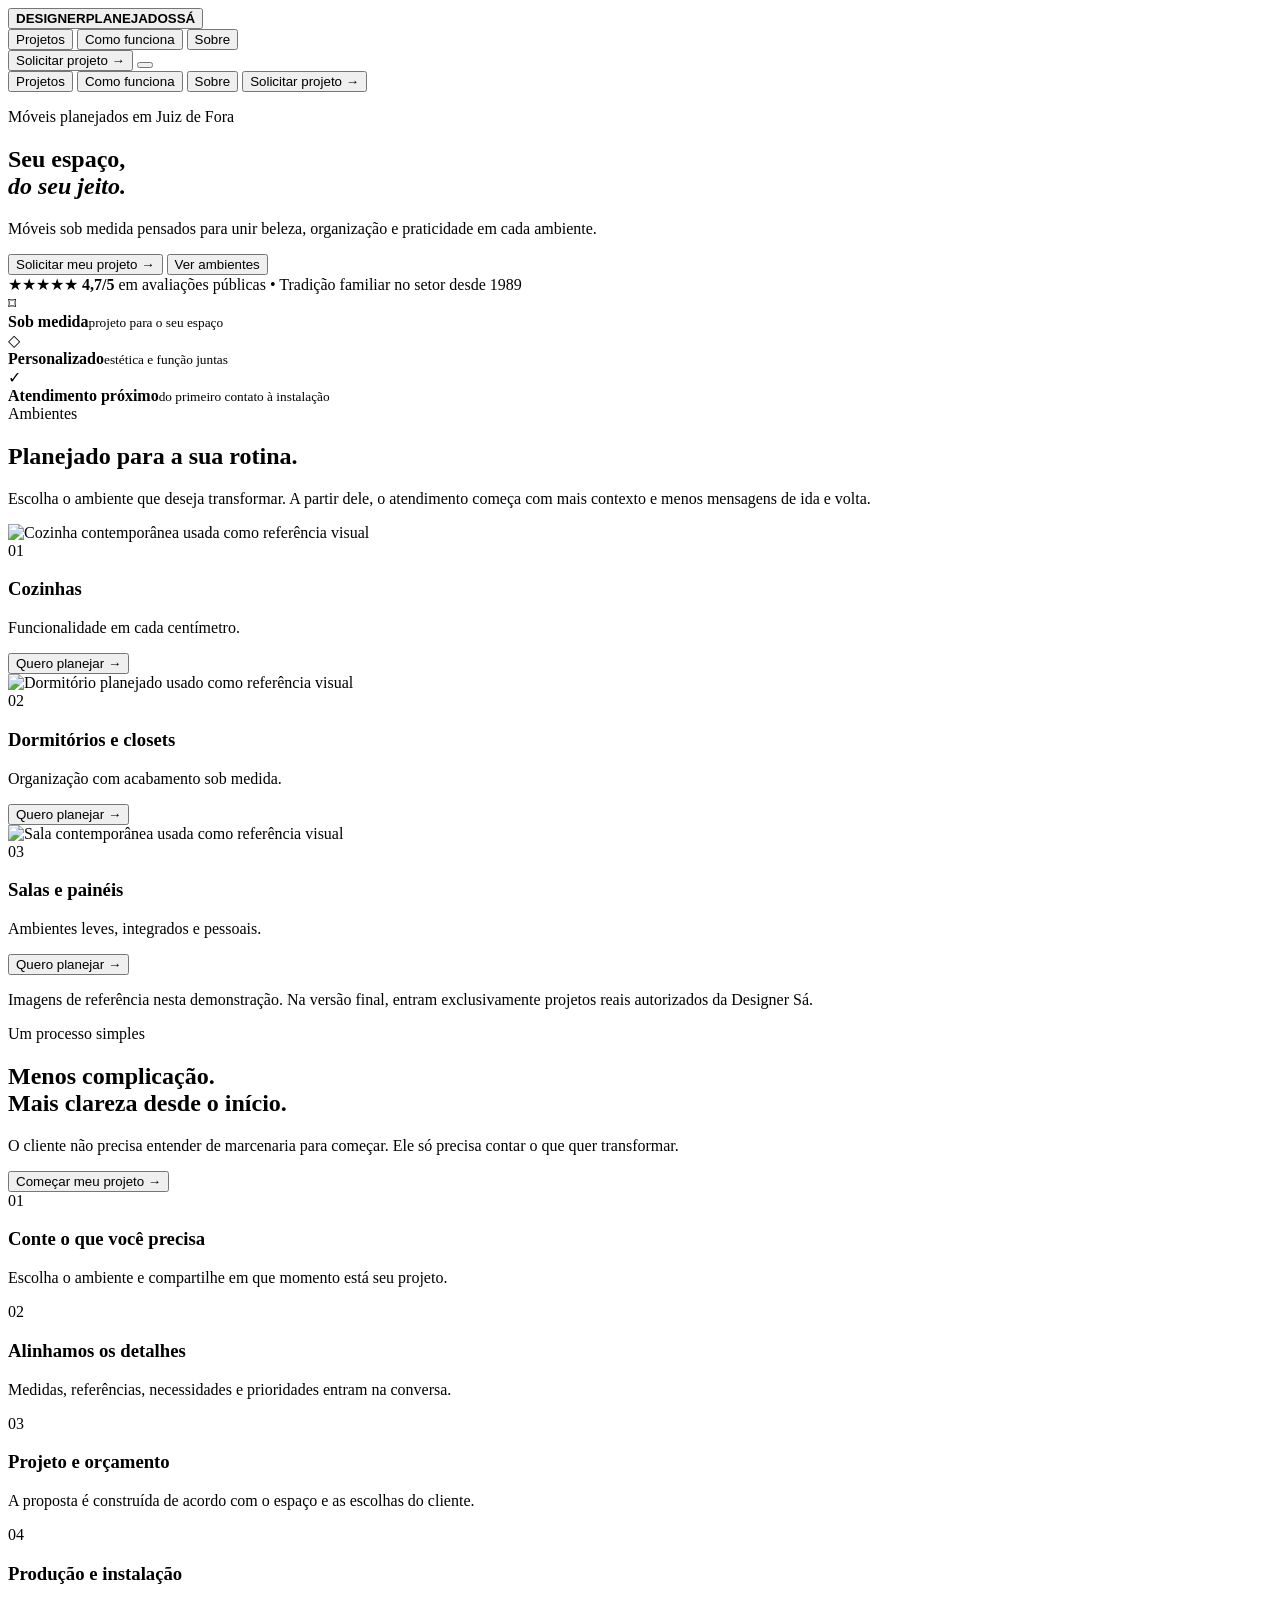
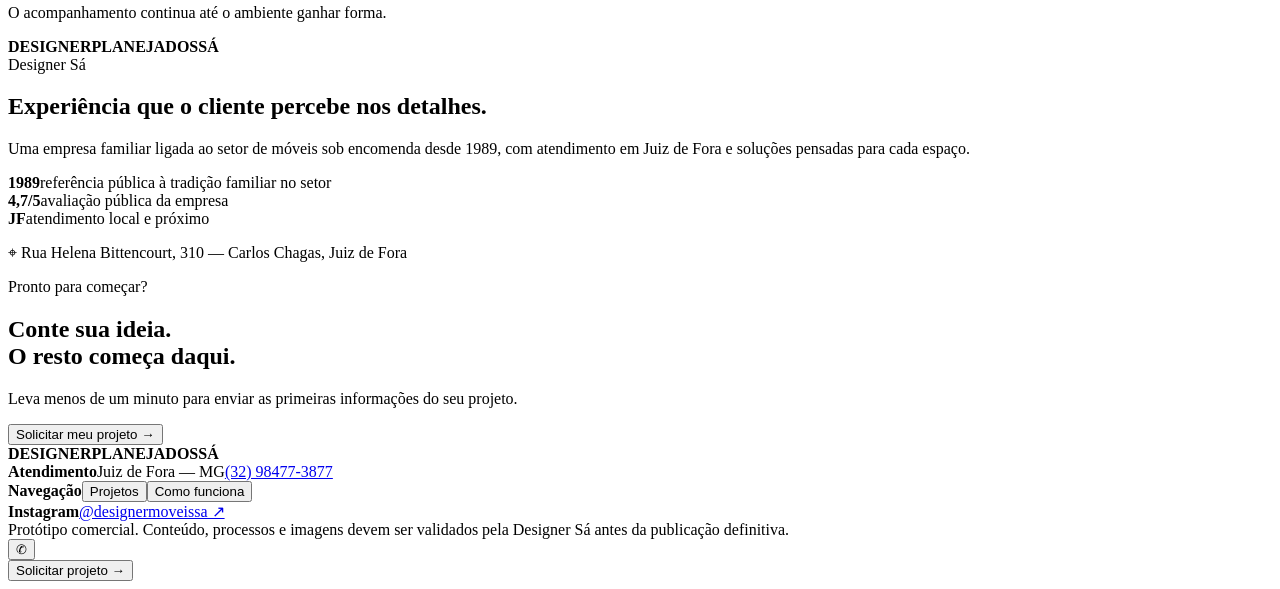
==== index.html @ a9b039d6 "feat: add commercial landing page" ====
<!doctype html>
<html lang="pt-BR">
<head>
  <meta charset="utf-8" />
  <meta name="viewport" content="width=device-width, initial-scale=1" />
  <meta name="theme-color" content="#f4efe8" />
  <meta name="description" content="Designer Móveis Planejados Sá — móveis sob medida em Juiz de Fora." />
  <title>Designer Móveis Planejados Sá | Juiz de Fora</title>
  <link rel="preconnect" href="https://images.unsplash.com" crossorigin />
  <link rel="stylesheet" href="styles.css" />
</head>
<body>
  <header class="nav-shell">
    <div class="container nav-inner">
      <button class="brand" data-scroll="top" aria-label="Ir para o início">
        <span class="brand-symbol" aria-hidden="true"><i></i><b></b></span>
        <span class="brand-rule"></span>
        <span class="brand-copy"><strong>DESIGNER</strong><strong>PLANEJADOS</strong><strong>SÁ</strong></span>
      </button>

      <nav class="desktop-nav" aria-label="Navegação principal">
        <button data-scroll="projetos">Projetos</button>
        <button data-scroll="processo">Como funciona</button>
        <button data-scroll="sobre">Sobre</button>
      </nav>

      <button class="pill dark desktop-only" data-open-quote>Solicitar projeto <span>→</span></button>
      <button class="menu-button mobile-only" id="menuButton" aria-label="Abrir menu" aria-expanded="false"><span></span><span></span></button>
    </div>
    <div class="mobile-menu" id="mobileMenu">
      <button data-scroll="projetos">Projetos</button>
      <button data-scroll="processo">Como funciona</button>
      <button data-scroll="sobre">Sobre</button>
      <button class="pill dark" data-open-quote>Solicitar projeto <span>→</span></button>
    </div>
  </header>

  <main>
    <section class="hero" id="top">
      <div class="hero-media" aria-hidden="true"></div>
      <div class="hero-shade"></div>
      <div class="container hero-content">
        <p class="eyebrow"><span></span>Móveis planejados em Juiz de Fora</p>
        <h1>Seu espaço,<br><em>do seu jeito.</em></h1>
        <p class="hero-lead">Móveis sob medida pensados para unir beleza, organização e praticidade em cada ambiente.</p>
        <div class="hero-actions">
          <button class="pill accent" data-open-quote>Solicitar meu projeto <span>→</span></button>
          <button class="pill glass" data-scroll="projetos">Ver ambientes</button>
        </div>
        <div class="hero-proof">
          <span class="stars" aria-label="Avaliação 4,7 de 5">★★★★★</span>
          <span><strong>4,7/5</strong> em avaliações públicas</span>
          <span class="sep">•</span>
          <span>Tradição familiar no setor desde 1989</span>
        </div>
      </div>
    </section>

    <section class="benefit-strip">
      <div class="container benefit-grid">
        <article><span class="line-icon">⌑</span><div><strong>Sob medida</strong><small>projeto para o seu espaço</small></div></article>
        <article><span class="line-icon">◇</span><div><strong>Personalizado</strong><small>estética e função juntas</small></div></article>
        <article><span class="line-icon">✓</span><div><strong>Atendimento próximo</strong><small>do primeiro contato à instalação</small></div></article>
      </div>
    </section>

    <section class="section projects-section" id="projetos">
      <div class="container">
        <div class="section-head">
          <div><span class="kicker">Ambientes</span><h2>Planejado para a sua rotina.</h2></div>
          <p>Escolha o ambiente que deseja transformar. A partir dele, o atendimento começa com mais contexto e menos mensagens de ida e volta.</p>
        </div>

        <div class="project-grid">
          <article class="project-card project-large">
            <img src="https://images.unsplash.com/photo-1556912167-f556f1f39fdf?auto=format&fit=crop&w=1400&q=88" alt="Cozinha contemporânea usada como referência visual" />
            <div class="card-shade"></div>
            <div class="card-content"><span>01</span><h3>Cozinhas</h3><p>Funcionalidade em cada centímetro.</p><button data-ambient="Cozinha">Quero planejar <b>→</b></button></div>
          </article>
          <article class="project-card">
            <img src="https://images.unsplash.com/photo-1616486338812-3dadae4b4ace?auto=format&fit=crop&w=1200&q=88" alt="Dormitório planejado usado como referência visual" />
            <div class="card-shade"></div>
            <div class="card-content"><span>02</span><h3>Dormitórios e closets</h3><p>Organização com acabamento sob medida.</p><button data-ambient="Quarto">Quero planejar <b>→</b></button></div>
          </article>
          <article class="project-card">
            <img src="https://images.unsplash.com/photo-1600566753086-00f18fb6b3ea?auto=format&fit=crop&w=1200&q=88" alt="Sala contemporânea usada como referência visual" />
            <div class="card-shade"></div>
            <div class="card-content"><span>03</span><h3>Salas e painéis</h3><p>Ambientes leves, integrados e pessoais.</p><button data-ambient="Sala">Quero planejar <b>→</b></button></div>
          </article>
        </div>
        <p class="demo-note">Imagens de referência nesta demonstração. Na versão final, entram exclusivamente projetos reais autorizados da Designer Sá.</p>
      </div>
    </section>

    <section class="section process-section" id="processo">
      <div class="container process-layout">
        <div class="process-copy">
          <span class="kicker">Um processo simples</span>
          <h2>Menos complicação.<br>Mais clareza desde o início.</h2>
          <p>O cliente não precisa entender de marcenaria para começar. Ele só precisa contar o que quer transformar.</p>
          <button class="inline-link" data-open-quote>Começar meu projeto <span>→</span></button>
        </div>
        <div class="steps">
          <article><span>01</span><div><h3>Conte o que você precisa</h3><p>Escolha o ambiente e compartilhe em que momento está seu projeto.</p></div></article>
          <article><span>02</span><div><h3>Alinhamos os detalhes</h3><p>Medidas, referências, necessidades e prioridades entram na conversa.</p></div></article>
          <article><span>03</span><div><h3>Projeto e orçamento</h3><p>A proposta é construída de acordo com o espaço e as escolhas do cliente.</p></div></article>
          <article><span>04</span><div><h3>Produção e instalação</h3><p>O acompanhamento continua até o ambiente ganhar forma.</p></div></article>
        </div>
      </div>
    </section>

    <section class="section trust-section" id="sobre">
      <div class="container trust-layout">
        <div class="brand-panel" aria-label="Identidade Designer Planejados Sá">
          <div class="brand-panel-mark"><span class="brand-symbol large" aria-hidden="true"><i></i><b></b></span><span class="brand-rule tall"></span><span class="brand-copy panel"><strong>DESIGNER</strong><strong>PLANEJADOS</strong><strong>SÁ</strong></span></div>
        </div>
        <div class="trust-copy">
          <span class="kicker">Designer Sá</span>
          <h2>Experiência que o cliente percebe nos detalhes.</h2>
          <p>Uma empresa familiar ligada ao setor de móveis sob encomenda desde 1989, com atendimento em Juiz de Fora e soluções pensadas para cada espaço.</p>
          <div class="trust-stats">
            <article><strong>1989</strong><span>referência pública à tradição familiar no setor</span></article>
            <article><strong>4,7/5</strong><span>avaliação pública da empresa</span></article>
            <article><strong>JF</strong><span>atendimento local e próximo</span></article>
          </div>
          <p class="address"><span>⌖</span> Rua Helena Bittencourt, 310 — Carlos Chagas, Juiz de Fora</p>
        </div>
      </div>
    </section>

    <section class="closing-section">
      <div class="container closing-box">
        <div><span class="kicker light">Pronto para começar?</span><h2>Conte sua ideia.<br>O resto começa daqui.</h2></div>
        <div class="closing-side"><p>Leva menos de um minuto para enviar as primeiras informações do seu projeto.</p><button class="pill light-button" data-open-quote>Solicitar meu projeto <span>→</span></button></div>
      </div>
    </section>
  </main>

  <footer>
    <div class="container footer-grid">
      <div class="footer-brand"><div class="brand-copy"><strong>DESIGNER</strong><strong>PLANEJADOS</strong><strong>SÁ</strong></div></div>
      <div><strong>Atendimento</strong><span>Juiz de Fora — MG</span><a href="https://wa.me/5532984773877" target="_blank" rel="noreferrer">(32) 98477-3877</a></div>
      <div><strong>Navegação</strong><button data-scroll="projetos">Projetos</button><button data-scroll="processo">Como funciona</button></div>
      <div><strong>Instagram</strong><a href="https://instagram.com/designermoveissa" target="_blank" rel="noreferrer">@designermoveissa ↗</a></div>
    </div>
    <div class="container footer-note">Protótipo comercial. Conteúdo, processos e imagens devem ser validados pela Designer Sá antes da publicação definitiva.</div>
  </footer>

  <button class="float-cta" data-open-quote aria-label="Solicitar projeto">✆</button>
  <div class="mobile-bottom"><button data-open-quote>Solicitar projeto <span>→</span></button></div>

  <div class="modal-backdrop" id="quoteModal" hidden>
    <section class="quote-modal" role="dialog" aria-modal="true" aria-labelledby="quoteTitle">
      <header class="modal-header">
        <div><span>Solicitar projeto</span><strong id="stepCounter">Etapa 1 de 4</strong></div>
        <button class="modal-close" id="modalClose" aria-label="Fechar">×</button>
      </header>
      <div class="progress"><i id="progressBar"></i></div>

      <div class="modal-body">
        <div class="quote-step active" data-step="1">
          <span class="step-kicker">Primeiro, o ambiente</span>
          <h3 id="quoteTitle">O que você deseja planejar?</h3>
          <p>Escolha uma opção para começarmos.</p>
          <div class="option-grid" id="ambientOptions"></div>
        </div>
        <div class="quote-step" data-step="2">
          <span class="step-kicker">Seu ponto de partida</span>
          <h3>Em que etapa está o projeto?</h3>
          <p>Isso ajuda a tornar o primeiro atendimento mais objetivo.</p>
          <div class="option-list" id="stageOptions"></div>
        </div>
        <div class="quote-step" data-step="3">
          <span class="step-kicker">Planejamento</span>
          <h3>Quando pretende realizar?</h3>
          <p>Não precisa ser uma data exata.</p>
          <div class="option-list" id="deadlineOptions"></div>
        </div>
        <div class="quote-step" data-step="4">
          <span class="step-kicker">Última etapa</span>
          <h3>Como podemos falar com você?</h3>
          <p>As informações serão levadas para o WhatsApp junto com o seu pedido.</p>
          <div class="fields">
            <label>Seu nome<input id="nameInput" autocomplete="name" placeholder="Ex.: Mariana"></label>
            <label>Seu WhatsApp<input id="phoneInput" inputmode="tel" autocomplete="tel" placeholder="(32) 99999-9999"></label>
            <label>Cidade<input id="cityInput" autocomplete="address-level2" value="Juiz de Fora"></label>
          </div>
        </div>
      </div>

      <footer class="modal-actions">
        <button class="back-button" id="backButton">← Voltar</button>
        <button class="continue-button" id="continueButton" disabled>Continuar <span>→</span></button>
      </footer>
    </section>
  </div>

  <script src="app.js"></script>
</body>
</html>
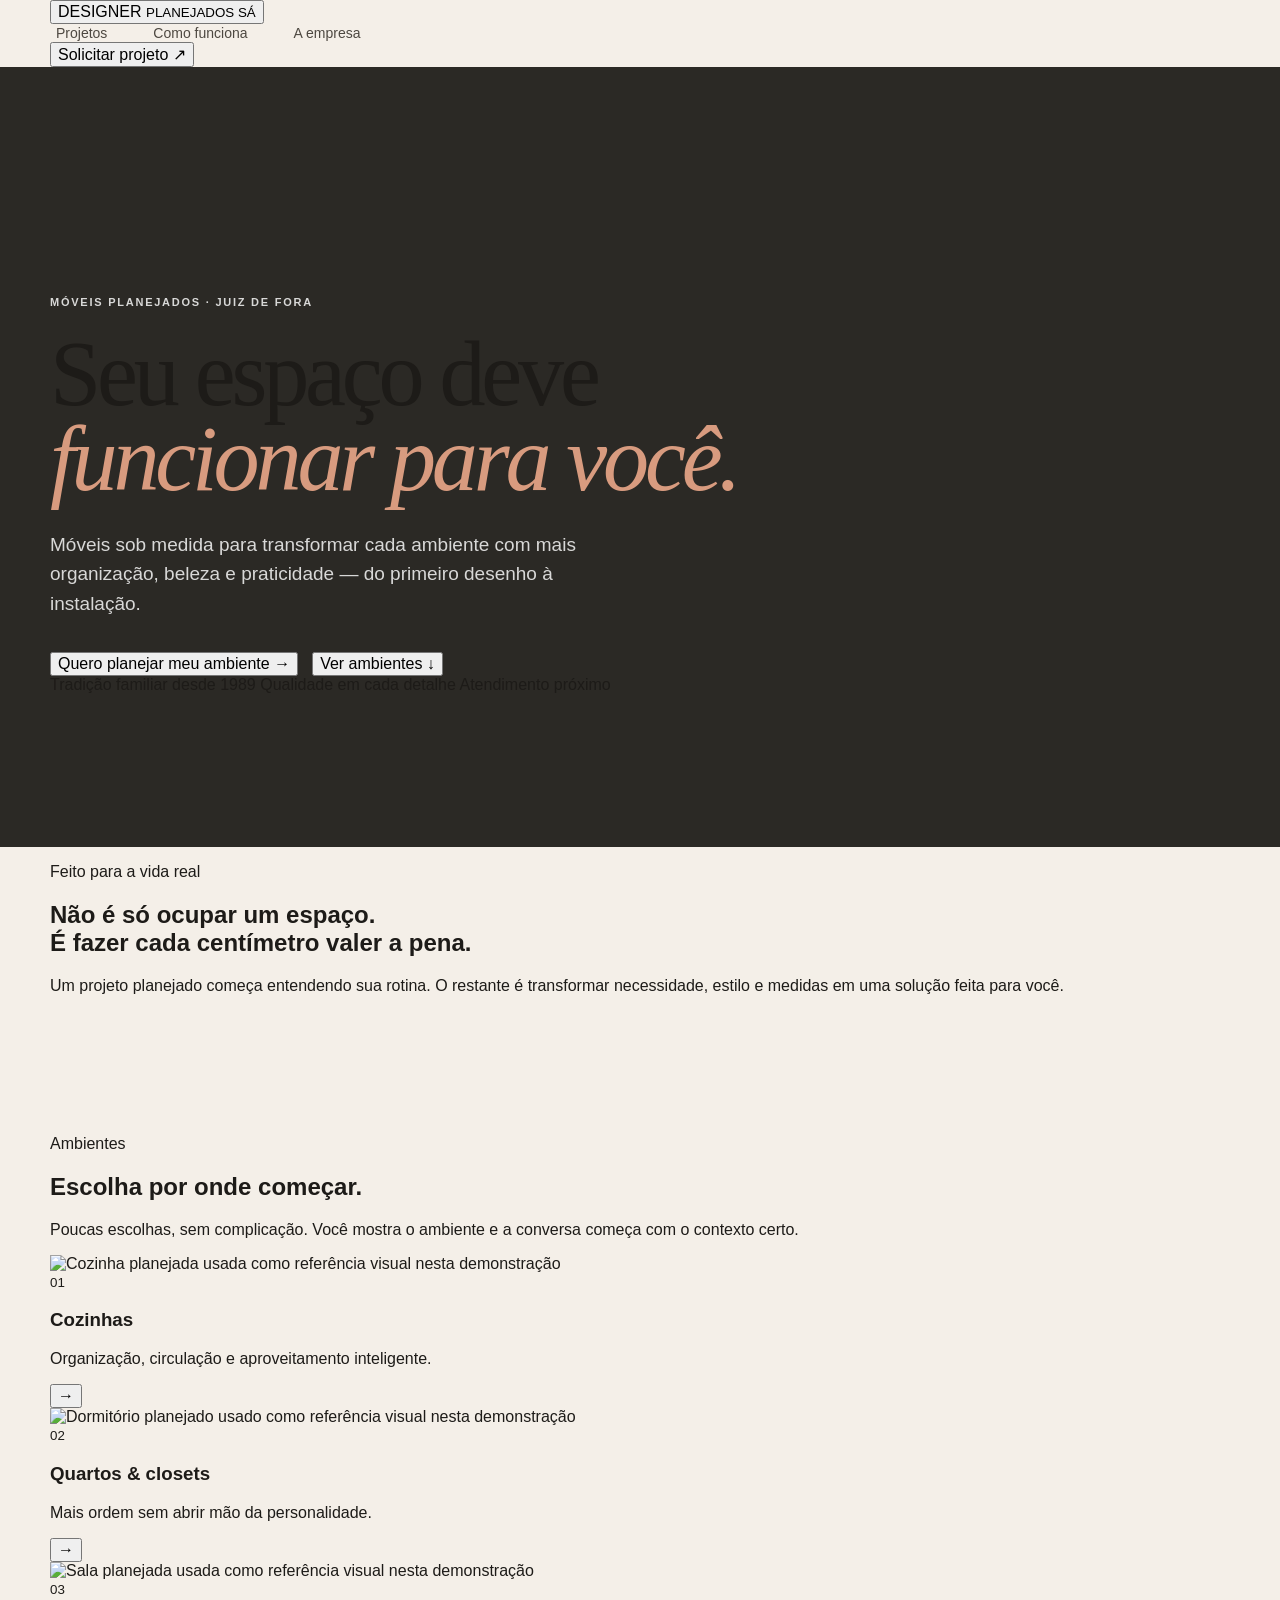
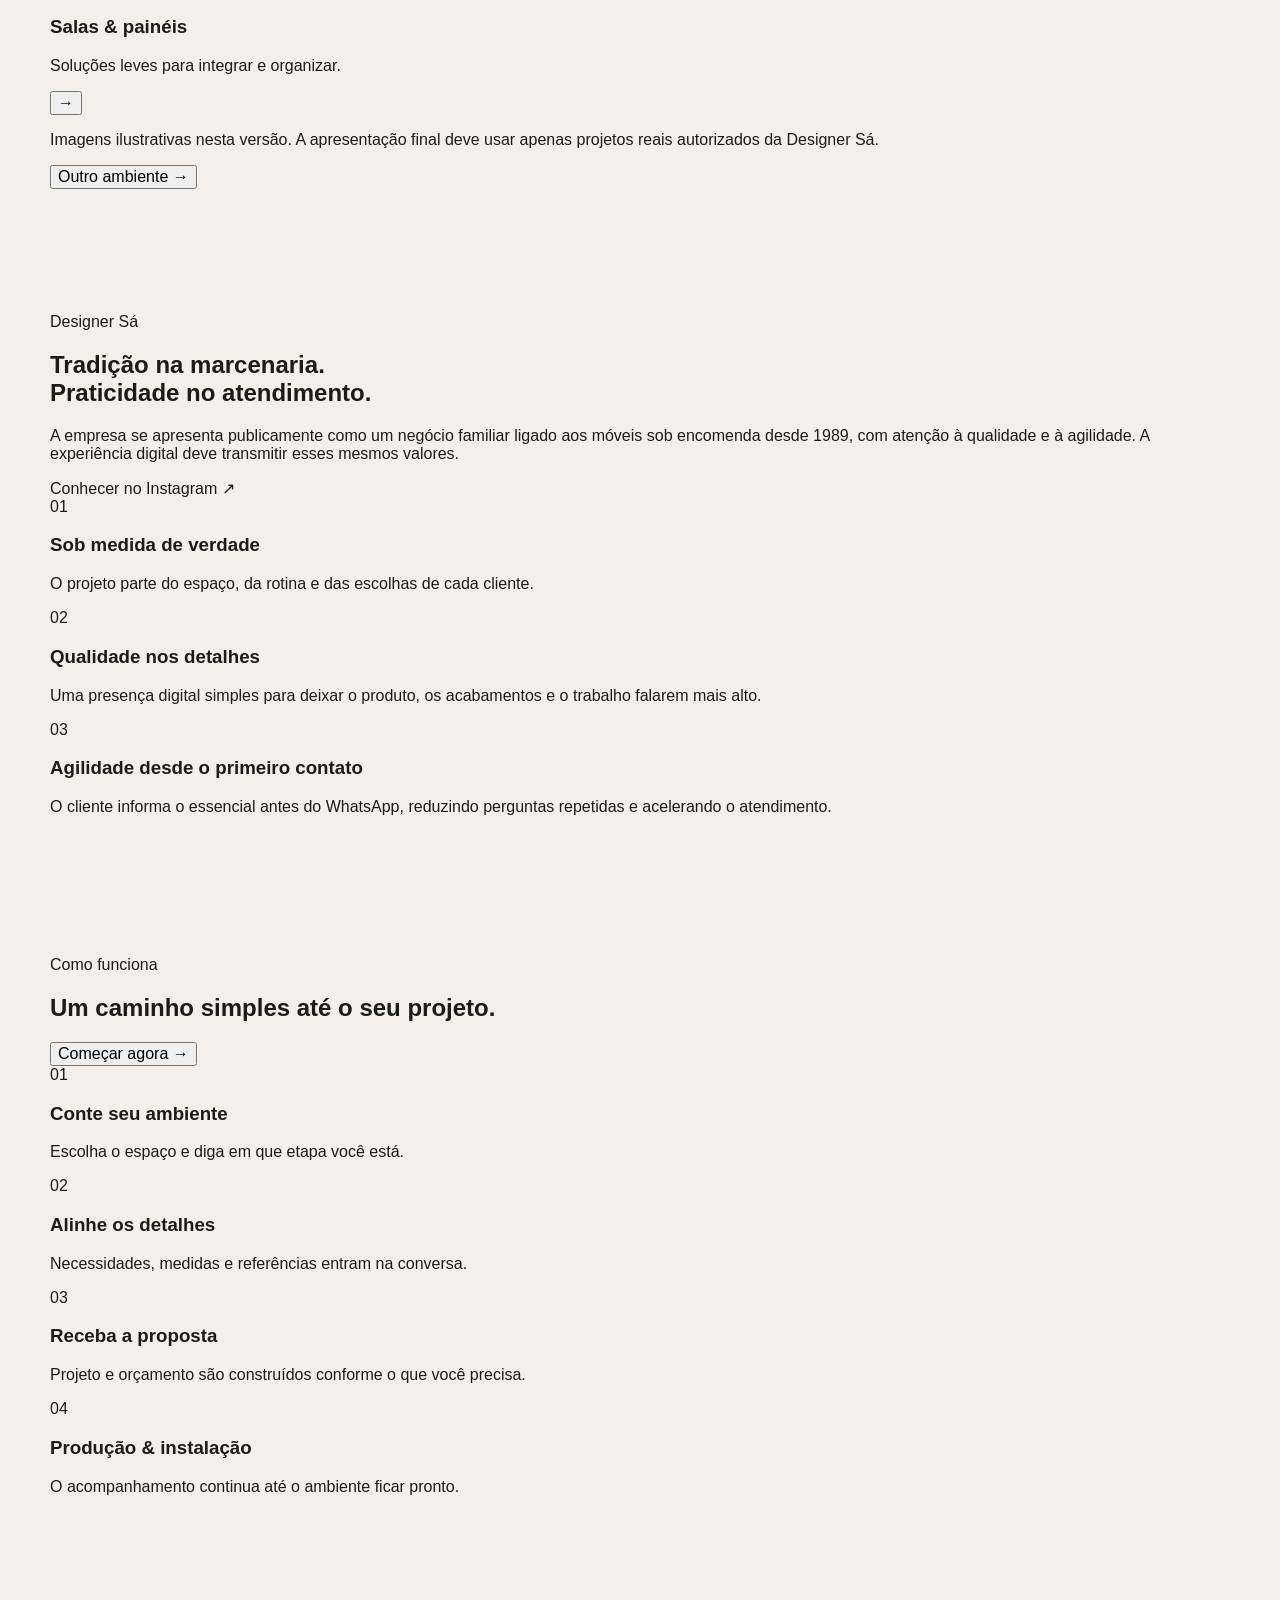
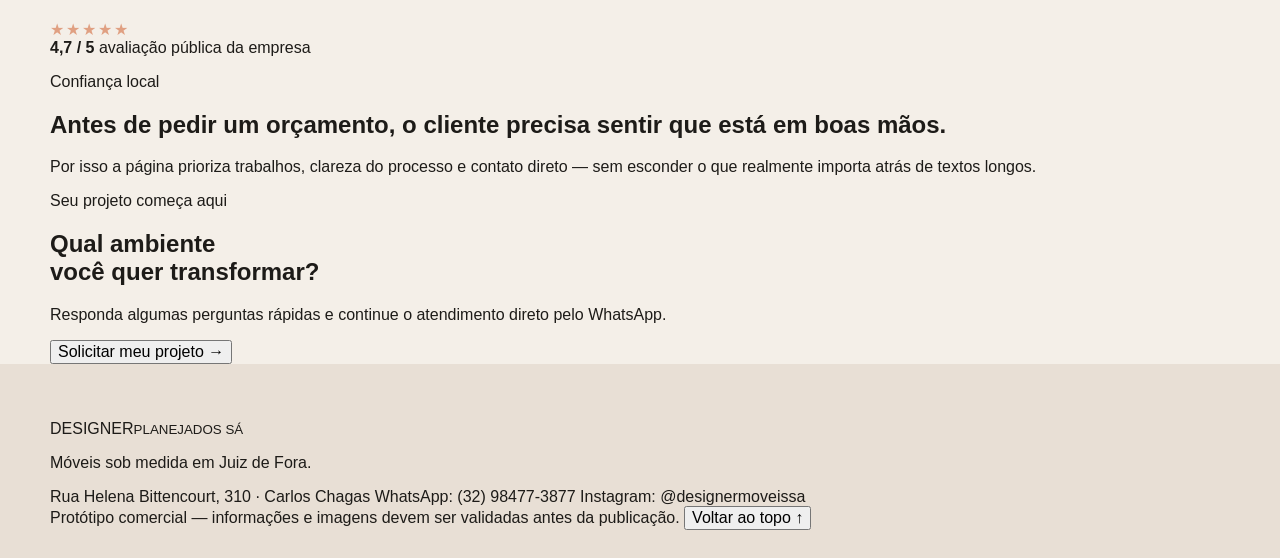
==== commit cf371a85: "feat: redesign landing page around Designer Sa brand" ====
--- a/index.html
+++ b/index.html
@@ -3,187 +3,261 @@
 <head>
   <meta charset="utf-8" />
   <meta name="viewport" content="width=device-width, initial-scale=1" />
-  <meta name="theme-color" content="#f4efe8" />
-  <meta name="description" content="Designer Móveis Planejados Sá — móveis sob medida em Juiz de Fora." />
+  <meta name="theme-color" content="#f3f0ea" />
+  <meta name="description" content="Designer Móveis Planejados Sá — móveis sob medida em Juiz de Fora, com tradição familiar, qualidade e atendimento próximo." />
   <title>Designer Móveis Planejados Sá | Juiz de Fora</title>
   <link rel="preconnect" href="https://images.unsplash.com" crossorigin />
   <link rel="stylesheet" href="styles.css" />
 </head>
 <body>
-  <header class="nav-shell">
-    <div class="container nav-inner">
-      <button class="brand" data-scroll="top" aria-label="Ir para o início">
-        <span class="brand-symbol" aria-hidden="true"><i></i><b></b></span>
-        <span class="brand-rule"></span>
-        <span class="brand-copy"><strong>DESIGNER</strong><strong>PLANEJADOS</strong><strong>SÁ</strong></span>
+  <header class="site-header" id="siteHeader">
+    <div class="container nav-row">
+      <button class="wordmark" data-scroll="top" aria-label="Voltar ao início">
+        <span>DESIGNER</span>
+        <small>PLANEJADOS SÁ</small>
       </button>
 
       <nav class="desktop-nav" aria-label="Navegação principal">
         <button data-scroll="projetos">Projetos</button>
         <button data-scroll="processo">Como funciona</button>
-        <button data-scroll="sobre">Sobre</button>
+        <button data-scroll="empresa">A empresa</button>
       </nav>
 
-      <button class="pill dark desktop-only" data-open-quote>Solicitar projeto <span>→</span></button>
-      <button class="menu-button mobile-only" id="menuButton" aria-label="Abrir menu" aria-expanded="false"><span></span><span></span></button>
-    </div>
+      <button class="nav-cta desktop-only" data-open-quote>
+        Solicitar projeto <span>↗</span>
+      </button>
+
+      <button class="menu-button mobile-only" id="menuButton" aria-label="Abrir menu" aria-expanded="false">
+        <span></span><span></span>
+      </button>
+    </div>
+
     <div class="mobile-menu" id="mobileMenu">
       <button data-scroll="projetos">Projetos</button>
       <button data-scroll="processo">Como funciona</button>
-      <button data-scroll="sobre">Sobre</button>
-      <button class="pill dark" data-open-quote>Solicitar projeto <span>→</span></button>
+      <button data-scroll="empresa">A empresa</button>
+      <button class="nav-cta" data-open-quote>Solicitar projeto <span>↗</span></button>
     </div>
   </header>
 
   <main>
     <section class="hero" id="top">
-      <div class="hero-media" aria-hidden="true"></div>
-      <div class="hero-shade"></div>
-      <div class="container hero-content">
-        <p class="eyebrow"><span></span>Móveis planejados em Juiz de Fora</p>
-        <h1>Seu espaço,<br><em>do seu jeito.</em></h1>
-        <p class="hero-lead">Móveis sob medida pensados para unir beleza, organização e praticidade em cada ambiente.</p>
-        <div class="hero-actions">
-          <button class="pill accent" data-open-quote>Solicitar meu projeto <span>→</span></button>
-          <button class="pill glass" data-scroll="projetos">Ver ambientes</button>
-        </div>
-        <div class="hero-proof">
-          <span class="stars" aria-label="Avaliação 4,7 de 5">★★★★★</span>
-          <span><strong>4,7/5</strong> em avaliações públicas</span>
-          <span class="sep">•</span>
-          <span>Tradição familiar no setor desde 1989</span>
-        </div>
-      </div>
-    </section>
-
-    <section class="benefit-strip">
-      <div class="container benefit-grid">
-        <article><span class="line-icon">⌑</span><div><strong>Sob medida</strong><small>projeto para o seu espaço</small></div></article>
-        <article><span class="line-icon">◇</span><div><strong>Personalizado</strong><small>estética e função juntas</small></div></article>
-        <article><span class="line-icon">✓</span><div><strong>Atendimento próximo</strong><small>do primeiro contato à instalação</small></div></article>
-      </div>
-    </section>
-
-    <section class="section projects-section" id="projetos">
+      <div class="hero-photo" aria-hidden="true"></div>
+      <div class="hero-overlay" aria-hidden="true"></div>
+      <div class="container hero-inner">
+        <div class="hero-copy">
+          <p class="eyebrow">Móveis planejados · Juiz de Fora</p>
+          <h1>Seu espaço deve<br><em>funcionar para você.</em></h1>
+          <p class="hero-lead">Móveis sob medida para transformar cada ambiente com mais organização, beleza e praticidade — do primeiro desenho à instalação.</p>
+
+          <div class="hero-actions">
+            <button class="button button-primary" data-open-quote>Quero planejar meu ambiente <span>→</span></button>
+            <button class="text-link light" data-scroll="projetos">Ver ambientes <span>↓</span></button>
+          </div>
+
+          <div class="hero-signals" aria-label="Diferenciais da empresa">
+            <span>Tradição familiar desde 1989</span>
+            <i></i>
+            <span>Qualidade em cada detalhe</span>
+            <i></i>
+            <span>Atendimento próximo</span>
+          </div>
+        </div>
+      </div>
+    </section>
+
+    <section class="intro section-small">
+      <div class="container intro-grid">
+        <p class="section-label">Feito para a vida real</p>
+        <div>
+          <h2>Não é só ocupar um espaço.<br>É fazer cada centímetro valer a pena.</h2>
+          <p>Um projeto planejado começa entendendo sua rotina. O restante é transformar necessidade, estilo e medidas em uma solução feita para você.</p>
+        </div>
+      </div>
+    </section>
+
+    <section class="projects section" id="projetos">
       <div class="container">
-        <div class="section-head">
-          <div><span class="kicker">Ambientes</span><h2>Planejado para a sua rotina.</h2></div>
-          <p>Escolha o ambiente que deseja transformar. A partir dele, o atendimento começa com mais contexto e menos mensagens de ida e volta.</p>
-        </div>
-
-        <div class="project-grid">
-          <article class="project-card project-large">
-            <img src="https://images.unsplash.com/photo-1556912167-f556f1f39fdf?auto=format&fit=crop&w=1400&q=88" alt="Cozinha contemporânea usada como referência visual" />
-            <div class="card-shade"></div>
-            <div class="card-content"><span>01</span><h3>Cozinhas</h3><p>Funcionalidade em cada centímetro.</p><button data-ambient="Cozinha">Quero planejar <b>→</b></button></div>
-          </article>
-          <article class="project-card">
-            <img src="https://images.unsplash.com/photo-1616486338812-3dadae4b4ace?auto=format&fit=crop&w=1200&q=88" alt="Dormitório planejado usado como referência visual" />
-            <div class="card-shade"></div>
-            <div class="card-content"><span>02</span><h3>Dormitórios e closets</h3><p>Organização com acabamento sob medida.</p><button data-ambient="Quarto">Quero planejar <b>→</b></button></div>
-          </article>
-          <article class="project-card">
-            <img src="https://images.unsplash.com/photo-1600566753086-00f18fb6b3ea?auto=format&fit=crop&w=1200&q=88" alt="Sala contemporânea usada como referência visual" />
-            <div class="card-shade"></div>
-            <div class="card-content"><span>03</span><h3>Salas e painéis</h3><p>Ambientes leves, integrados e pessoais.</p><button data-ambient="Sala">Quero planejar <b>→</b></button></div>
-          </article>
-        </div>
-        <p class="demo-note">Imagens de referência nesta demonstração. Na versão final, entram exclusivamente projetos reais autorizados da Designer Sá.</p>
-      </div>
-    </section>
-
-    <section class="section process-section" id="processo">
-      <div class="container process-layout">
-        <div class="process-copy">
-          <span class="kicker">Um processo simples</span>
-          <h2>Menos complicação.<br>Mais clareza desde o início.</h2>
-          <p>O cliente não precisa entender de marcenaria para começar. Ele só precisa contar o que quer transformar.</p>
-          <button class="inline-link" data-open-quote>Começar meu projeto <span>→</span></button>
-        </div>
-        <div class="steps">
-          <article><span>01</span><div><h3>Conte o que você precisa</h3><p>Escolha o ambiente e compartilhe em que momento está seu projeto.</p></div></article>
-          <article><span>02</span><div><h3>Alinhamos os detalhes</h3><p>Medidas, referências, necessidades e prioridades entram na conversa.</p></div></article>
-          <article><span>03</span><div><h3>Projeto e orçamento</h3><p>A proposta é construída de acordo com o espaço e as escolhas do cliente.</p></div></article>
-          <article><span>04</span><div><h3>Produção e instalação</h3><p>O acompanhamento continua até o ambiente ganhar forma.</p></div></article>
-        </div>
-      </div>
-    </section>
-
-    <section class="section trust-section" id="sobre">
-      <div class="container trust-layout">
-        <div class="brand-panel" aria-label="Identidade Designer Planejados Sá">
-          <div class="brand-panel-mark"><span class="brand-symbol large" aria-hidden="true"><i></i><b></b></span><span class="brand-rule tall"></span><span class="brand-copy panel"><strong>DESIGNER</strong><strong>PLANEJADOS</strong><strong>SÁ</strong></span></div>
-        </div>
-        <div class="trust-copy">
-          <span class="kicker">Designer Sá</span>
-          <h2>Experiência que o cliente percebe nos detalhes.</h2>
-          <p>Uma empresa familiar ligada ao setor de móveis sob encomenda desde 1989, com atendimento em Juiz de Fora e soluções pensadas para cada espaço.</p>
-          <div class="trust-stats">
-            <article><strong>1989</strong><span>referência pública à tradição familiar no setor</span></article>
-            <article><strong>4,7/5</strong><span>avaliação pública da empresa</span></article>
-            <article><strong>JF</strong><span>atendimento local e próximo</span></article>
-          </div>
-          <p class="address"><span>⌖</span> Rua Helena Bittencourt, 310 — Carlos Chagas, Juiz de Fora</p>
-        </div>
-      </div>
-    </section>
-
-    <section class="closing-section">
-      <div class="container closing-box">
-        <div><span class="kicker light">Pronto para começar?</span><h2>Conte sua ideia.<br>O resto começa daqui.</h2></div>
-        <div class="closing-side"><p>Leva menos de um minuto para enviar as primeiras informações do seu projeto.</p><button class="pill light-button" data-open-quote>Solicitar meu projeto <span>→</span></button></div>
+        <div class="section-title-row">
+          <div>
+            <p class="section-label">Ambientes</p>
+            <h2>Escolha por onde começar.</h2>
+          </div>
+          <p class="section-description">Poucas escolhas, sem complicação. Você mostra o ambiente e a conversa começa com o contexto certo.</p>
+        </div>
+
+        <div class="gallery-grid">
+          <article class="gallery-card gallery-card-main">
+            <img src="https://images.unsplash.com/photo-1556912167-f556f1f39fdf?auto=format&fit=crop&w=1600&q=88" alt="Cozinha planejada usada como referência visual nesta demonstração" />
+            <div class="gallery-overlay"></div>
+            <div class="gallery-content">
+              <div><small>01</small><h3>Cozinhas</h3><p>Organização, circulação e aproveitamento inteligente.</p></div>
+              <button data-ambient="Cozinha" aria-label="Solicitar projeto de cozinha">→</button>
+            </div>
+          </article>
+
+          <article class="gallery-card">
+            <img src="https://images.unsplash.com/photo-1616486338812-3dadae4b4ace?auto=format&fit=crop&w=1200&q=88" alt="Dormitório planejado usado como referência visual nesta demonstração" />
+            <div class="gallery-overlay"></div>
+            <div class="gallery-content">
+              <div><small>02</small><h3>Quartos & closets</h3><p>Mais ordem sem abrir mão da personalidade.</p></div>
+              <button data-ambient="Quarto" aria-label="Solicitar projeto de quarto ou closet">→</button>
+            </div>
+          </article>
+
+          <article class="gallery-card">
+            <img src="https://images.unsplash.com/photo-1600566753086-00f18fb6b3ea?auto=format&fit=crop&w=1200&q=88" alt="Sala planejada usada como referência visual nesta demonstração" />
+            <div class="gallery-overlay"></div>
+            <div class="gallery-content">
+              <div><small>03</small><h3>Salas & painéis</h3><p>Soluções leves para integrar e organizar.</p></div>
+              <button data-ambient="Sala" aria-label="Solicitar projeto de sala ou painel">→</button>
+            </div>
+          </article>
+        </div>
+
+        <div class="gallery-foot">
+          <p>Imagens ilustrativas nesta versão. A apresentação final deve usar apenas projetos reais autorizados da Designer Sá.</p>
+          <button class="text-link" data-open-quote>Outro ambiente <span>→</span></button>
+        </div>
+      </div>
+    </section>
+
+    <section class="principles" id="empresa">
+      <div class="container principles-grid">
+        <div class="principles-copy">
+          <p class="section-label warm">Designer Sá</p>
+          <h2>Tradição na marcenaria.<br>Praticidade no atendimento.</h2>
+          <p>A empresa se apresenta publicamente como um negócio familiar ligado aos móveis sob encomenda desde 1989, com atenção à qualidade e à agilidade. A experiência digital deve transmitir esses mesmos valores.</p>
+          <a class="text-link light" href="https://instagram.com/designermoveissa" target="_blank" rel="noreferrer">Conhecer no Instagram <span>↗</span></a>
+        </div>
+
+        <div class="principles-list">
+          <article>
+            <span>01</span>
+            <div><h3>Sob medida de verdade</h3><p>O projeto parte do espaço, da rotina e das escolhas de cada cliente.</p></div>
+          </article>
+          <article>
+            <span>02</span>
+            <div><h3>Qualidade nos detalhes</h3><p>Uma presença digital simples para deixar o produto, os acabamentos e o trabalho falarem mais alto.</p></div>
+          </article>
+          <article>
+            <span>03</span>
+            <div><h3>Agilidade desde o primeiro contato</h3><p>O cliente informa o essencial antes do WhatsApp, reduzindo perguntas repetidas e acelerando o atendimento.</p></div>
+          </article>
+        </div>
+      </div>
+    </section>
+
+    <section class="process section" id="processo">
+      <div class="container">
+        <div class="section-title-row process-head">
+          <div>
+            <p class="section-label">Como funciona</p>
+            <h2>Um caminho simples até o seu projeto.</h2>
+          </div>
+          <button class="button button-dark" data-open-quote>Começar agora <span>→</span></button>
+        </div>
+
+        <div class="process-steps">
+          <article><span>01</span><h3>Conte seu ambiente</h3><p>Escolha o espaço e diga em que etapa você está.</p></article>
+          <article><span>02</span><h3>Alinhe os detalhes</h3><p>Necessidades, medidas e referências entram na conversa.</p></article>
+          <article><span>03</span><h3>Receba a proposta</h3><p>Projeto e orçamento são construídos conforme o que você precisa.</p></article>
+          <article><span>04</span><h3>Produção & instalação</h3><p>O acompanhamento continua até o ambiente ficar pronto.</p></article>
+        </div>
+      </div>
+    </section>
+
+    <section class="proof section-small">
+      <div class="container proof-grid">
+        <div class="rating-card">
+          <div class="stars" aria-label="Avaliação pública 4,7 de 5">★★★★★</div>
+          <strong>4,7 / 5</strong>
+          <span>avaliação pública da empresa</span>
+        </div>
+        <div class="proof-copy">
+          <p class="section-label">Confiança local</p>
+          <h2>Antes de pedir um orçamento, o cliente precisa sentir que está em boas mãos.</h2>
+          <p>Por isso a página prioriza trabalhos, clareza do processo e contato direto — sem esconder o que realmente importa atrás de textos longos.</p>
+        </div>
+      </div>
+    </section>
+
+    <section class="final-cta">
+      <div class="final-photo" aria-hidden="true"></div>
+      <div class="final-overlay" aria-hidden="true"></div>
+      <div class="container final-inner">
+        <p class="section-label light-label">Seu projeto começa aqui</p>
+        <h2>Qual ambiente<br>você quer transformar?</h2>
+        <p>Responda algumas perguntas rápidas e continue o atendimento direto pelo WhatsApp.</p>
+        <button class="button button-light" data-open-quote>Solicitar meu projeto <span>→</span></button>
       </div>
     </section>
   </main>
 
-  <footer>
-    <div class="container footer-grid">
-      <div class="footer-brand"><div class="brand-copy"><strong>DESIGNER</strong><strong>PLANEJADOS</strong><strong>SÁ</strong></div></div>
-      <div><strong>Atendimento</strong><span>Juiz de Fora — MG</span><a href="https://wa.me/5532984773877" target="_blank" rel="noreferrer">(32) 98477-3877</a></div>
-      <div><strong>Navegação</strong><button data-scroll="projetos">Projetos</button><button data-scroll="processo">Como funciona</button></div>
-      <div><strong>Instagram</strong><a href="https://instagram.com/designermoveissa" target="_blank" rel="noreferrer">@designermoveissa ↗</a></div>
-    </div>
-    <div class="container footer-note">Protótipo comercial. Conteúdo, processos e imagens devem ser validados pela Designer Sá antes da publicação definitiva.</div>
+  <footer class="site-footer">
+    <div class="container footer-main">
+      <div class="footer-brand">
+        <div class="wordmark static"><span>DESIGNER</span><small>PLANEJADOS SÁ</small></div>
+        <p>Móveis sob medida em Juiz de Fora.</p>
+      </div>
+      <div class="footer-contact">
+        <span>Rua Helena Bittencourt, 310 · Carlos Chagas</span>
+        <a href="https://wa.me/5532984773877" target="_blank" rel="noreferrer">WhatsApp: (32) 98477-3877</a>
+        <a href="https://instagram.com/designermoveissa" target="_blank" rel="noreferrer">Instagram: @designermoveissa</a>
+      </div>
+    </div>
+    <div class="container footer-bottom">
+      <span>Protótipo comercial — informações e imagens devem ser validadas antes da publicação.</span>
+      <button data-scroll="top">Voltar ao topo ↑</button>
+    </div>
   </footer>
 
-  <button class="float-cta" data-open-quote aria-label="Solicitar projeto">✆</button>
-  <div class="mobile-bottom"><button data-open-quote>Solicitar projeto <span>→</span></button></div>
+  <div class="mobile-bottom">
+    <button data-open-quote>Solicitar projeto <span>→</span></button>
+  </div>
 
   <div class="modal-backdrop" id="quoteModal" hidden>
     <section class="quote-modal" role="dialog" aria-modal="true" aria-labelledby="quoteTitle">
       <header class="modal-header">
-        <div><span>Solicitar projeto</span><strong id="stepCounter">Etapa 1 de 4</strong></div>
-        <button class="modal-close" id="modalClose" aria-label="Fechar">×</button>
+        <div>
+          <span>Solicitar projeto</span>
+          <strong id="stepCounter">Etapa 1 de 4</strong>
+        </div>
+        <button class="modal-close" id="modalClose" aria-label="Fechar formulário">×</button>
       </header>
+
       <div class="progress"><i id="progressBar"></i></div>
 
       <div class="modal-body">
         <div class="quote-step active" data-step="1">
-          <span class="step-kicker">Primeiro, o ambiente</span>
+          <span class="step-kicker">Comece pelo ambiente</span>
           <h3 id="quoteTitle">O que você deseja planejar?</h3>
-          <p>Escolha uma opção para começarmos.</p>
+          <p>Escolha uma opção. Leva poucos segundos.</p>
           <div class="option-grid" id="ambientOptions"></div>
         </div>
+
         <div class="quote-step" data-step="2">
           <span class="step-kicker">Seu ponto de partida</span>
           <h3>Em que etapa está o projeto?</h3>
-          <p>Isso ajuda a tornar o primeiro atendimento mais objetivo.</p>
+          <p>Assim a primeira conversa já começa com o contexto certo.</p>
           <div class="option-list" id="stageOptions"></div>
         </div>
+
         <div class="quote-step" data-step="3">
           <span class="step-kicker">Planejamento</span>
           <h3>Quando pretende realizar?</h3>
           <p>Não precisa ser uma data exata.</p>
           <div class="option-list" id="deadlineOptions"></div>
         </div>
+
         <div class="quote-step" data-step="4">
           <span class="step-kicker">Última etapa</span>
           <h3>Como podemos falar com você?</h3>
-          <p>As informações serão levadas para o WhatsApp junto com o seu pedido.</p>
+          <p>Seus dados e escolhas serão levados para o WhatsApp junto com o pedido.</p>
           <div class="fields">
-            <label>Seu nome<input id="nameInput" autocomplete="name" placeholder="Ex.: Mariana"></label>
-            <label>Seu WhatsApp<input id="phoneInput" inputmode="tel" autocomplete="tel" placeholder="(32) 99999-9999"></label>
-            <label>Cidade<input id="cityInput" autocomplete="address-level2" value="Juiz de Fora"></label>
+            <label>Seu nome<input id="nameInput" autocomplete="name" placeholder="Ex.: Mariana" /></label>
+            <label>Seu WhatsApp<input id="phoneInput" inputmode="tel" autocomplete="tel" placeholder="(32) 99999-9999" /></label>
+            <label>Cidade<input id="cityInput" autocomplete="address-level2" value="Juiz de Fora" /></label>
           </div>
         </div>
       </div>
--- a/styles.css
+++ b/styles.css
@@ -0,0 +1,3 @@
+:root{--ink:#1d1b18;--muted:#746e66;--paper:#f4efe8;--white:#fffdfa;--line:#ded6cc;--accent:#b86f50;--accent-dark:#8f523a;--dark:#25211d}*{box-sizing:border-box}html{scroll-behavior:smooth}body{margin:0;font-family:Arial,Helvetica,sans-serif;background:var(--paper);color:var(--ink)}button,input{font:inherit}button{cursor:pointer}a{color:inherit;text-decoration:none}img{display:block;max-width:100%}.container{width:min(1180px,calc(100% - 40px));margin:0 auto}.nav-shell{position:fixed;inset:0 0 auto;z-index:50;background:rgba(244,239,232,.94);backdrop-filter:blur(16px);border-bottom:1px solid rgba(65,55,45,.08)}.nav-inner{height:76px;display:flex;align-items:center;gap:30px}.brand{border:0;background:transparent;padding:0;display:flex;align-items:center;color:var(--ink)}.brand-symbol{width:45px;height:38px;position:relative;display:block}.brand-symbol:before{content:"";position:absolute;width:25px;height:25px;border:2px solid var(--accent);border-radius:50%;top:1px;left:6px}.brand-symbol i{position:absolute;width:11px;height:11px;border:2px solid var(--accent);border-radius:50%;top:8px;left:13px}.brand-symbol b{position:absolute;bottom:1px;left:3px;width:33px;height:8px;border:2px solid var(--accent);border-top:0}.brand-rule{width:1px;height:38px;background:#8d8780;margin:0 12px 0 4px}.brand-copy{display:flex;flex-direction:column;align-items:flex-start;line-height:.92}.brand-copy strong{font-family:Georgia,serif;font-size:14px;font-weight:400;letter-spacing:-.04em}.desktop-nav{margin-left:auto;display:flex;gap:34px}.desktop-nav button,.mobile-menu>button{border:0;background:transparent;color:#4d4841;font-size:14px}.desktop-nav button:hover{color:var(--accent-dark)}.pill{border:0;border-radius:999px;padding:14px 19px;font-weight:800;display:inline-flex;align-items:center;justify-content:center;gap:10px}.pill.dark{background:var(--ink);color:#fff}.pill.accent{background:var(--accent);color:#fff;padding:16px 22px}.pill.accent:hover{background:#c77a5a;transform:translateY(-1px)}.pill.glass{background:rgba(255,255,255,.06);border:1px solid rgba(255,255,255,.34);color:#fff;padding:15px 21px;backdrop-filter:blur(9px)}.mobile-only,.mobile-menu{display:none}.hero{min-height:780px;position:relative;display:flex;align-items:center;padding-top:76px;overflow:hidden;background:#2b2925}.hero-media{position:absolute;inset:0;background:url('https://images.unsplash.com/photo-1600210492486-724fe5c67fb0?auto=format&fit=crop&w=2000&q=90') center 58%/cover no-repeat;transform:scale(1.01)}.hero-shade{position:absolute;inset:0;background:linear-gradient(90deg,rgba(19,17,15,.9),rgba(19,17,15,.66) 44%,rgba(19,17,15,.18) 76%)}.hero-content{position:relative;z-index:2;color:#fff}.eyebrow{margin:0 0 24px;text-transform:uppercase;letter-spacing:.16em;font-size:11px;font-weight:800;color:rgba(255,255,255,.82);display:flex;align-items:center;gap:12px}.eyebrow span{width:30px;height:1px;background:var(--accent)}.hero h1{font-family:Georgia,'Times New Roman',serif;font-size:clamp(58px,7.2vw,96px);line-height:.92;font-weight:400;letter-spacing:-.045em;margin:0;max-width:800px}.hero h1 em{color:#d89b7f;font-weight:400}.hero-lead{max-width:560px;font-size:19px;line-height:1.55;color:rgba(255,255,255,.82);margin:28px 0 0}.hero-actions{display:flex;gap:14px;margin-top:34px}.hero-proof{display:flex;align-items:center;gap:10px;flex-wrap:wrap;margin-top:42px;color:rgba(255,255,255,.74);font-size:13px}.hero-proof strong{color:#fff}.stars{letter-spacing:2px;color:#e0a082}.sep{opacity:.5}.benefit-strip{background:var(--white);border-bottom:1px solid var(--line)}.benefit-grid{min-height:112px;display:grid;grid-template-columns:repeat(3,1fr);align-items:center}.benefit-grid article{display:flex;align-items:center;gap:15px;padding:16px 36px;border-right:1px solid var(--line)}.benefit-grid article:first-child{padding-left:0}.benefit-grid article:last-child{border-right:0}.line-icon{color:var(--accent);font-size:25px;width:26px;text-align:center}.benefit-grid article div{display:flex;flex-direction:column;gap:4px}.benefit-grid strong{font-size:14px}.benefit-grid small{font-size:12px;color:var(--muted)}.section{padding:108px 0}.kicker,.step-kicker{display:block;color:var(--accent-dark);text-transform:uppercase;letter-spacing:.16em;font-size:11px;font-weight:800;margin-bottom:15px}.section-head{display:grid;grid-template-columns:1.2fr .8fr;gap:80px;align-items:end;margin-bottom:42px}.section-head h2,.process-copy h2,.trust-copy h2,.closing-box h2{font-family:Georgia,'Times New Roman',serif;font-size:clamp(40px,5vw,64px);line-height:1.02;letter-spacing:-.035em;font-weight:400;margin:0}.section-head>p{color:var(--muted);line-height:1.7;margin:0 0 6px;font-size:15px}.project-grid{display:grid;grid-template-columns:1.16fr .84fr;grid-template-rows:280px 280px;gap:16px}.project-card{position:relative;overflow:hidden;border-radius:6px;background:#d9d3ca;min-height:280px}.project-large{grid-row:1/3}.project-card img{width:100%;height:100%;object-fit:cover;transition:transform .6s ease}.project-card:hover img{transform:scale(1.025)}.card-shade{position:absolute;inset:0;background:linear-gradient(180deg,transparent 26%,rgba(15,13,11,.76) 100%)}.card-content{position:absolute;left:26px;right:26px;bottom:24px;color:#fff}.card-content>span{font-size:10px;letter-spacing:.16em;opacity:.72}.card-content h3{font-family:Georgia,serif;font-size:32px;font-weight:400;margin:5px 0 6px}.card-content p{margin:0;color:rgba(255,255,255,.74);font-size:13px}.card-content button{border:0;background:transparent;color:#fff;padding:12px 0 0;font-weight:800;font-size:12px}.card-content button b{margin-left:7px}.demo-note{margin:16px 0 0;color:#918a82;font-size:11px}.process-section{background:#ece5dc}.process-layout{display:grid;grid-template-columns:.88fr 1.12fr;gap:110px}.process-copy{position:sticky;top:120px;align-self:start}.process-copy>p{color:var(--muted);line-height:1.7;font-size:15px;max-width:450px;margin:24px 0}.inline-link{border:0;background:transparent;color:var(--accent-dark);padding:0;font-weight:800;display:inline-flex;gap:8px}.steps{border-top:1px solid #d2c9bd}.steps article{display:grid;grid-template-columns:70px 1fr;gap:22px;padding:30px 0;border-bottom:1px solid #d2c9bd}.steps article>span{color:var(--accent);font-size:12px;font-weight:800}.steps h3{font-size:20px;margin:0 0 8px}.steps p{margin:0;color:var(--muted);line-height:1.6;font-size:14px}.trust-section{background:var(--white)}.trust-layout{display:grid;grid-template-columns:.72fr 1.28fr;gap:90px;align-items:center}.brand-panel{min-height:440px;border:1px solid #e3dbd1;background:#f1eae2;display:grid;place-items:center}.brand-panel-mark{display:flex;align-items:center}.brand-symbol.large{transform:scale(2.3);margin-right:32px}.brand-rule.tall{height:88px;margin-left:12px;margin-right:22px}.brand-copy.panel strong{font-size:28px}.trust-copy>p{max-width:640px;color:var(--muted);line-height:1.75}.trust-stats{display:grid;grid-template-columns:repeat(3,1fr);gap:22px;border-top:1px solid var(--line);margin-top:34px;padding-top:30px}.trust-stats article{display:flex;flex-direction:column;gap:7px}.trust-stats strong{font-family:Georgia,serif;font-weight:400;font-size:32px}.trust-stats span{font-size:12px;color:var(--muted);line-height:1.45}.address{display:flex;gap:9px;align-items:flex-start;margin-top:28px!important;font-size:13px}.address span{color:var(--accent);font-size:19px;line-height:1}.closing-section{background:var(--white);padding:0 0 108px}.closing-box{background:var(--dark);color:#fff;min-height:330px;padding:62px;border-radius:8px;display:grid;grid-template-columns:1.15fr .85fr;gap:90px;align-items:center}.kicker.light{color:#dca386}.closing-side{max-width:390px;margin-left:auto}.closing-side p{color:rgba(255,255,255,.68);line-height:1.65;margin:0 0 22px}.light-button{background:#fff;color:var(--ink)}footer{background:#e8dfd5;padding:56px 0 28px}.footer-grid{display:grid;grid-template-columns:1.4fr repeat(3,1fr);gap:40px}.footer-grid>div{display:flex;flex-direction:column;align-items:flex-start;gap:9px;color:#69635d;font-size:12px}.footer-grid>div>strong{color:var(--ink);margin-bottom:4px}.footer-grid button{border:0;background:transparent;padding:0;color:#69635d}.footer-brand .brand-copy strong{font-size:17px;color:var(--ink)}.footer-note{border-top:1px solid #d3c9bd;margin-top:38px;padding-top:22px;color:#8c847c;font-size:10px}.float-cta{position:fixed;z-index:35;right:22px;bottom:22px;width:54px;height:54px;border:0;border-radius:50%;background:var(--ink);color:#fff;font-size:22px;box-shadow:0 12px 28px rgba(0,0,0,.18)}.mobile-bottom{display:none}.modal-backdrop{position:fixed;inset:0;z-index:100;display:grid;place-items:center;padding:20px;background:rgba(17,15,13,.66);backdrop-filter:blur(7px)}.modal-backdrop[hidden]{display:none}.quote-modal{width:min(620px,100%);max-height:calc(100vh - 40px);overflow:auto;background:var(--white);border-radius:10px;box-shadow:0 24px 80px rgba(0,0,0,.3)}.modal-header{display:flex;align-items:center;justify-content:space-between;padding:22px 26px 16px}.modal-header>div{display:flex;flex-direction:column;gap:4px}.modal-header span{font-size:12px;color:var(--muted)}.modal-header strong{font-size:13px}.modal-close{width:38px;height:38px;border:1px solid var(--line);background:transparent;border-radius:50%;font-size:24px;line-height:1}.progress{height:3px;background:#e8e0d8}.progress i{display:block;height:100%;width:25%;background:var(--accent);transition:width .25s ease}.modal-body{padding:32px 26px 24px;min-height:380px}.quote-step{display:none}.quote-step.active{display:block}.quote-step h3{font-family:Georgia,serif;font-size:34px;font-weight:400;letter-spacing:-.02em;margin:10px 0 8px}.quote-step>p{color:var(--muted);margin:0 0 24px;font-size:14px}.option-grid{display:grid;grid-template-columns:repeat(2,1fr);gap:10px}.option-grid button,.option-list button{border:1px solid var(--line);background:#fff;color:var(--ink);min-height:52px;border-radius:6px;text-align:left;padding:13px 14px;transition:.15s}.option-grid button:hover,.option-list button:hover{border-color:#b9a89b}.option-grid button.selected,.option-list button.selected{border-color:var(--accent);box-shadow:inset 0 0 0 1px var(--accent);background:#fff9f5}.option-list{display:grid;gap:10px}.option-list button{display:flex;align-items:center;justify-content:space-between;gap:10px}.fields{display:grid;gap:16px}.fields label{display:grid;gap:7px;font-size:12px;font-weight:700}.fields input{width:100%;border:1px solid var(--line);background:#fff;padding:14px;border-radius:5px;outline:none}.fields input:focus{border-color:var(--accent);box-shadow:0 0 0 3px rgba(184,111,80,.1)}.modal-actions{border-top:1px solid var(--line);padding:16px 26px 20px;display:flex;justify-content:space-between}.back-button,.continue-button{min-height:46px;border:0;border-radius:999px;padding:0 18px;font-weight:800}.back-button{background:transparent;color:#67615b}.continue-button{background:var(--ink);color:#fff}.continue-button:disabled{opacity:.3;cursor:not-allowed}
+@media(max-width:840px){.container{width:min(100% - 30px,720px)}.desktop-nav,.desktop-only{display:none}.mobile-only{display:flex}.nav-inner{height:66px}.brand-copy strong{font-size:12px}.brand-symbol{transform:scale(.9)}.menu-button{margin-left:auto;width:40px;height:40px;border:0;background:transparent;flex-direction:column;justify-content:center;gap:6px}.menu-button span{width:22px;height:1px;background:var(--ink)}.mobile-menu{padding:12px 20px 22px;background:var(--paper);border-top:1px solid var(--line)}.mobile-menu.open{display:grid;gap:6px}.mobile-menu>button{text-align:left;padding:12px 0}.mobile-menu .pill{margin-top:6px;justify-content:center;padding:14px}.hero{min-height:690px;padding-top:66px;align-items:flex-end}.hero-media{background-position:61% center}.hero-shade{background:linear-gradient(180deg,rgba(20,18,16,.18) 8%,rgba(20,18,16,.82) 70%,rgba(20,18,16,.96))}.hero-content{padding-bottom:54px}.hero h1{font-size:clamp(54px,15vw,74px)}.hero-lead{font-size:16px;max-width:94%;margin-top:20px}.hero-actions{flex-direction:column;align-items:stretch;max-width:360px;margin-top:26px}.hero-actions .pill{min-height:50px}.hero-proof{margin-top:24px;font-size:11px;max-width:380px}.hero-proof .sep{display:none}.hero-proof span:last-child{width:100%}.benefit-grid{grid-template-columns:1fr;padding:15px 0}.benefit-grid article{padding:15px 0;border-right:0;border-bottom:1px solid var(--line)}.benefit-grid article:last-child{border-bottom:0}.section{padding:76px 0}.section-head,.process-layout,.trust-layout,.closing-box{grid-template-columns:1fr;gap:32px}.section-head{align-items:start;margin-bottom:30px}.project-grid{grid-template-columns:1fr;grid-template-rows:none}.project-large{grid-row:auto}.project-card{min-height:300px}.project-large{min-height:390px}.process-layout{gap:52px}.process-copy{position:static}.steps article{grid-template-columns:45px 1fr;gap:12px}.brand-panel{min-height:290px}.brand-symbol.large{transform:scale(1.8);margin-right:20px}.brand-rule.tall{height:70px}.brand-copy.panel strong{font-size:22px}.trust-stats{gap:10px}.trust-stats strong{font-size:26px}.closing-box{padding:42px 30px;min-height:0}.closing-side{margin:0}.footer-grid{grid-template-columns:1fr 1fr}.footer-brand{grid-column:1/3}.float-cta{display:none}.mobile-bottom{display:block;position:fixed;z-index:40;inset:auto 0 0;padding:10px 15px max(10px,env(safe-area-inset-bottom));background:rgba(244,239,232,.94);border-top:1px solid var(--line);backdrop-filter:blur(12px)}.mobile-bottom button{width:100%;min-height:48px;border:0;border-radius:999px;background:var(--ink);color:#fff;font-weight:800}footer{padding-bottom:100px}}
+@media(max-width:520px){.container{width:min(100% - 24px,480px)}.brand-rule{margin-left:0;margin-right:8px}.brand-copy strong{font-size:11px}.hero{min-height:650px}.hero h1{font-size:56px}.section-head h2,.process-copy h2,.trust-copy h2,.closing-box h2{font-size:42px}.project-large{min-height:340px}.project-card{min-height:270px}.trust-stats{grid-template-columns:1fr}.trust-stats article{display:grid;grid-template-columns:90px 1fr;align-items:center}.footer-grid{grid-template-columns:1fr}.footer-brand{grid-column:auto}.modal-body{min-height:360px;padding:28px 20px 22px}.modal-header,.modal-actions{padding-left:20px;padding-right:20px}.quote-step h3{font-size:30px}.option-grid{grid-template-columns:1fr}.modal-actions{position:sticky;bottom:0;background:var(--white)}}
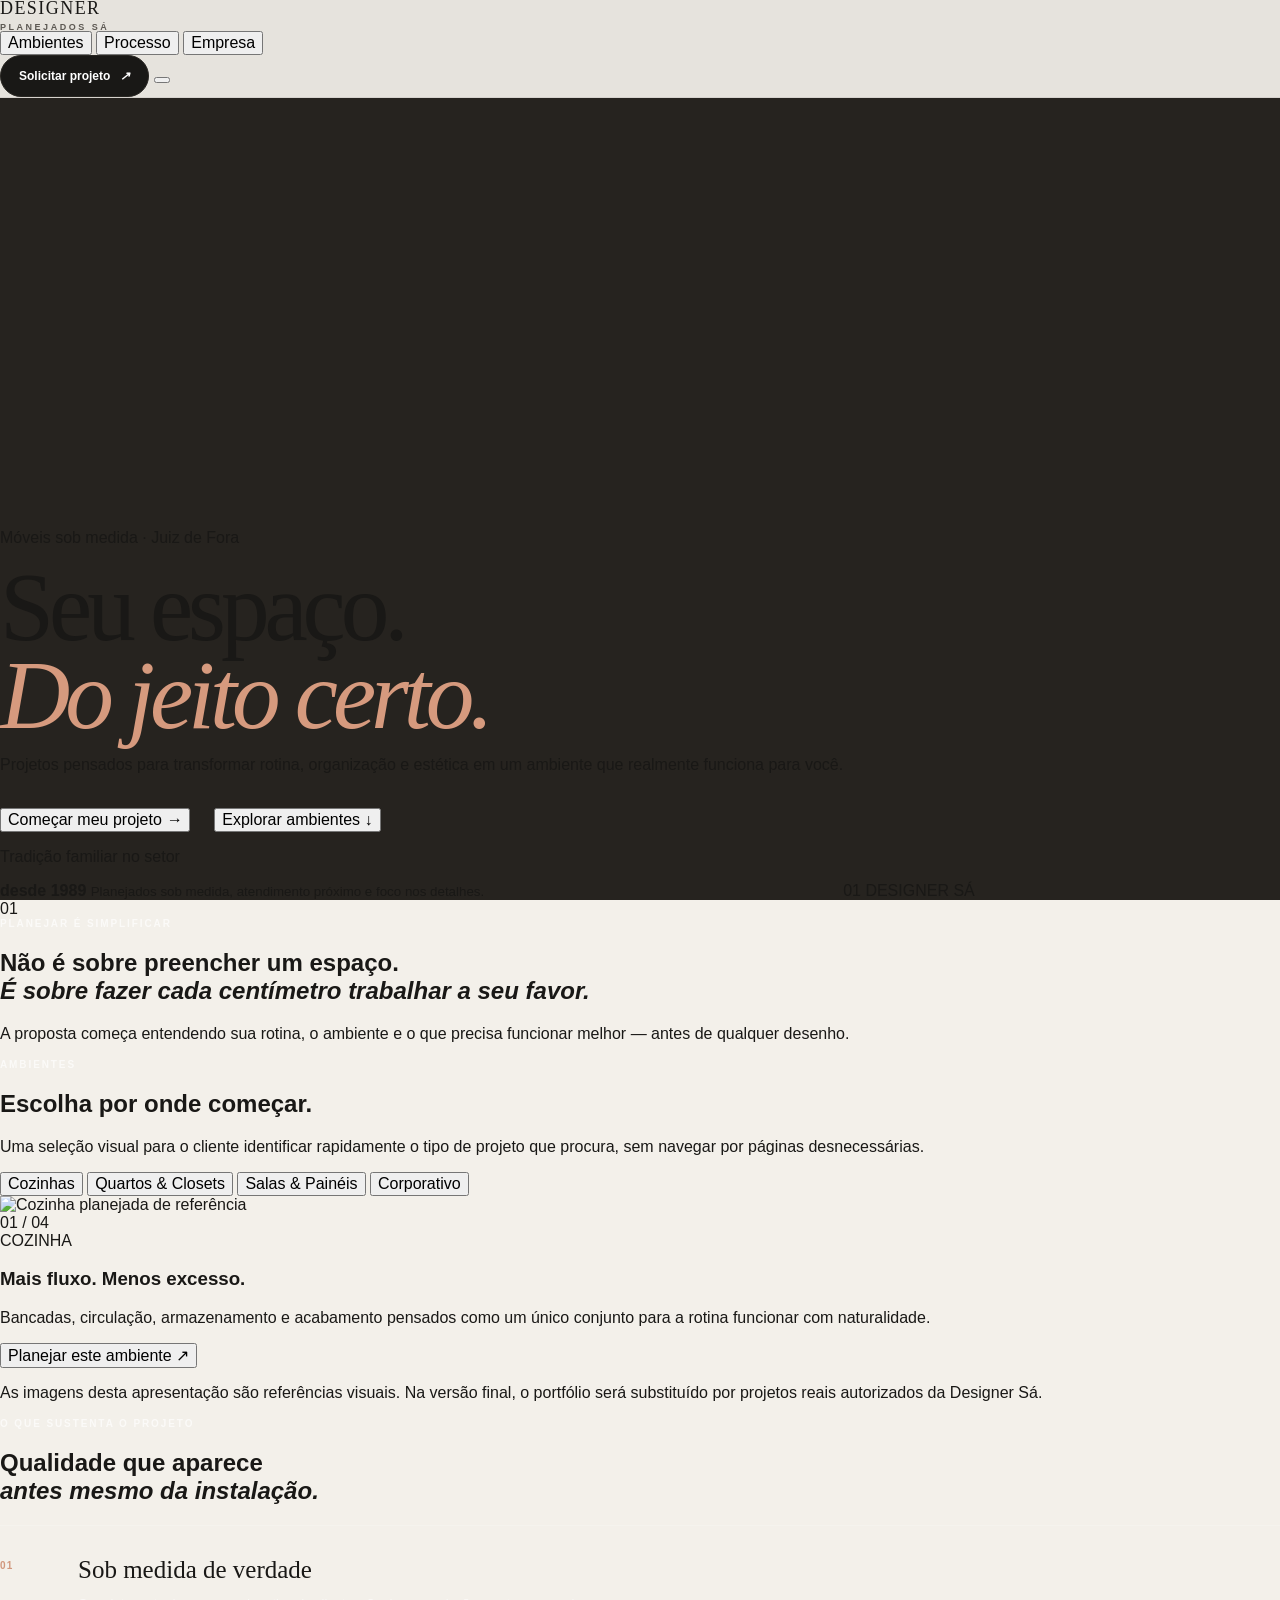
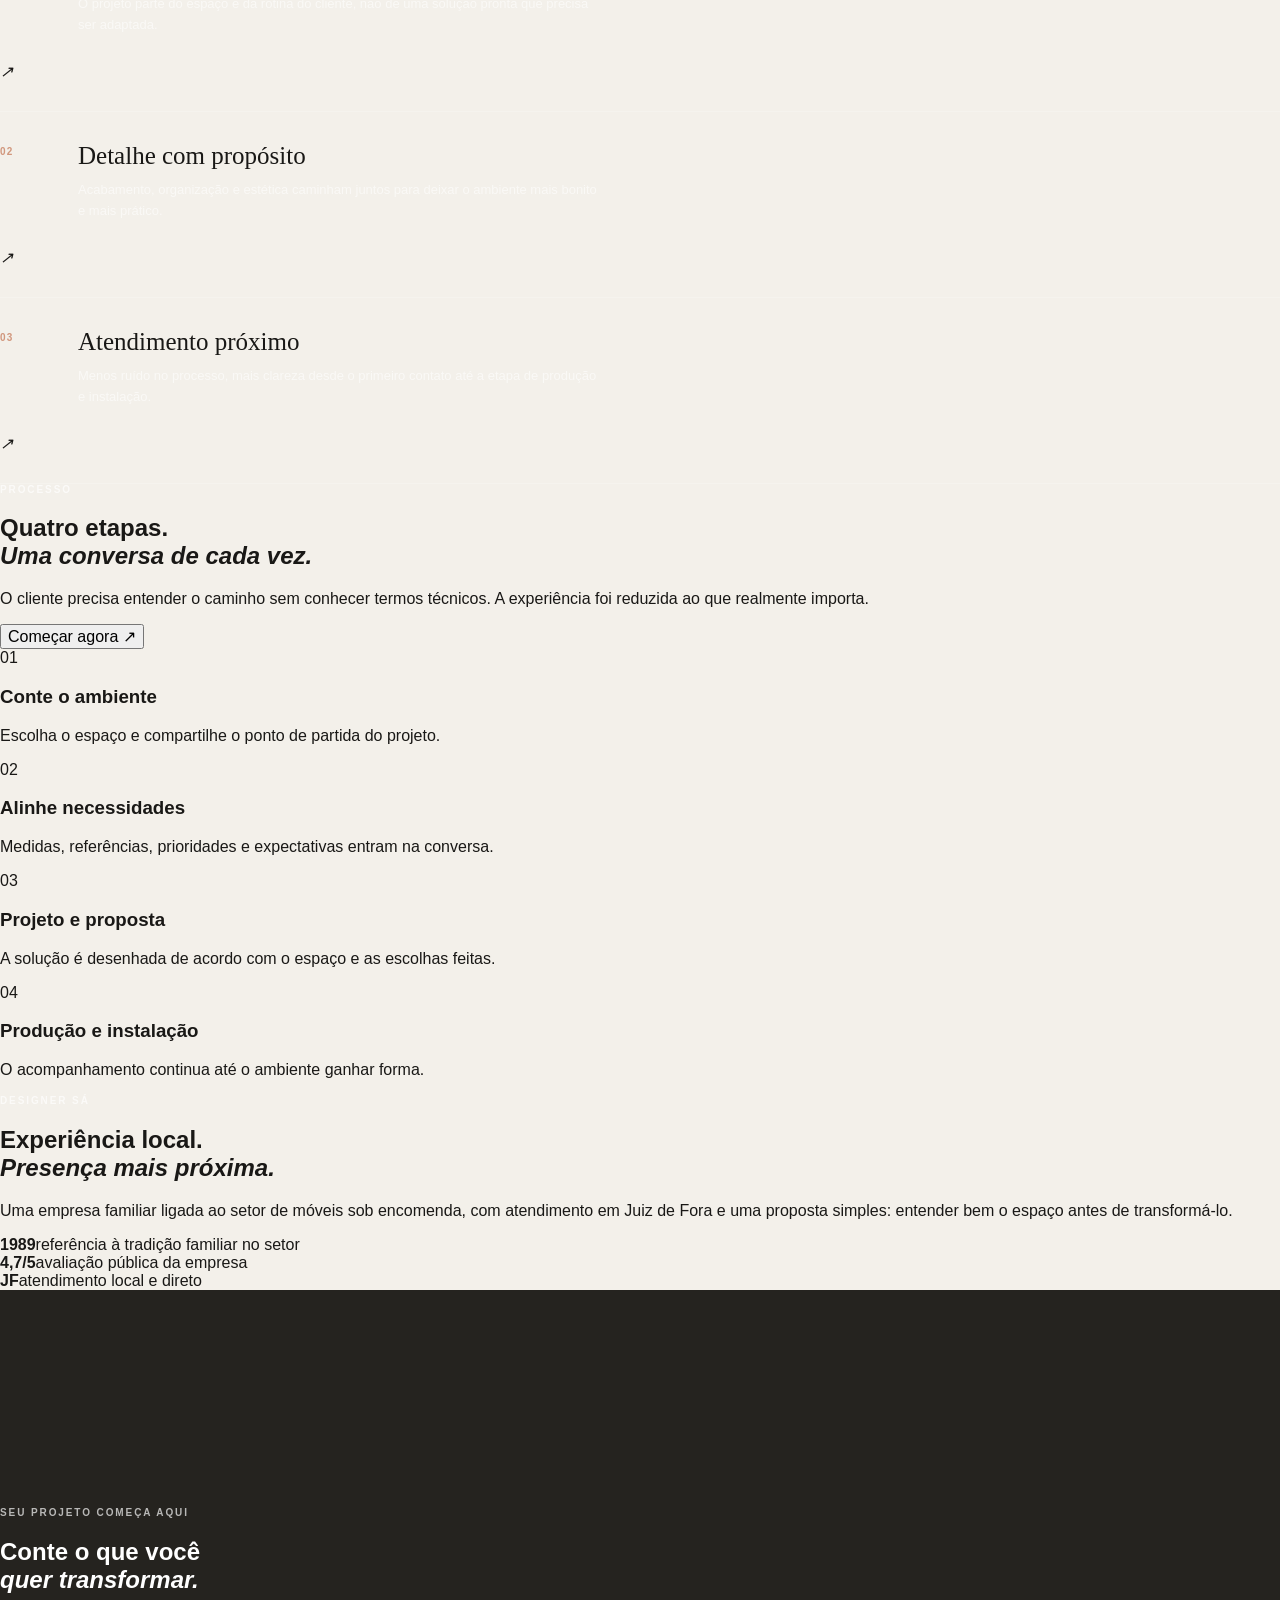
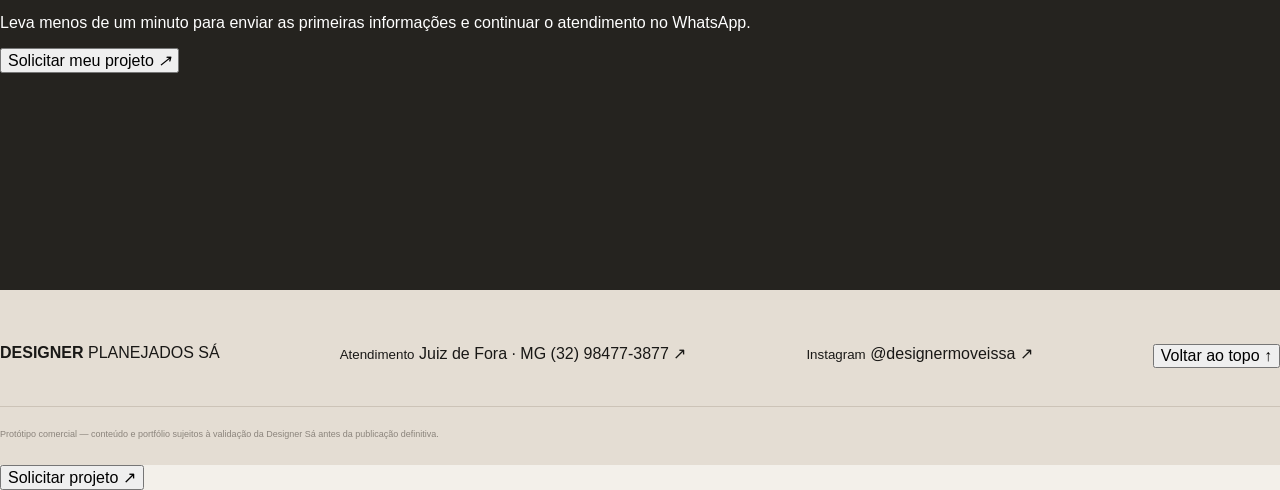
==== commit 8e6d98b1: "feat: redesign landing page with premium editorial art direction" ====
--- a/index.html
+++ b/index.html
@@ -3,270 +3,283 @@
 <head>
   <meta charset="utf-8" />
   <meta name="viewport" content="width=device-width, initial-scale=1" />
-  <meta name="theme-color" content="#f3f0ea" />
-  <meta name="description" content="Designer Móveis Planejados Sá — móveis sob medida em Juiz de Fora, com tradição familiar, qualidade e atendimento próximo." />
-  <title>Designer Móveis Planejados Sá | Juiz de Fora</title>
+  <meta name="theme-color" content="#f2eee8" />
+  <meta name="description" content="Designer Móveis Planejados Sá — móveis sob medida em Juiz de Fora com tradição familiar, atendimento próximo e soluções pensadas para cada espaço." />
+  <title>Designer Planejados Sá | Móveis sob medida em Juiz de Fora</title>
+  <link rel="preconnect" href="https://fonts.googleapis.com" />
+  <link rel="preconnect" href="https://fonts.gstatic.com" crossorigin />
+  <link href="https://fonts.googleapis.com/css2?family=DM+Sans:wght@400;500;600&family=Playfair+Display:ital,wght@0,500;1,500&display=swap" rel="stylesheet" />
   <link rel="preconnect" href="https://images.unsplash.com" crossorigin />
   <link rel="stylesheet" href="styles.css" />
 </head>
 <body>
+  <div class="page-noise" aria-hidden="true"></div>
+
   <header class="site-header" id="siteHeader">
-    <div class="container nav-row">
+    <div class="nav-shell">
       <button class="wordmark" data-scroll="top" aria-label="Voltar ao início">
         <span>DESIGNER</span>
         <small>PLANEJADOS SÁ</small>
       </button>
 
-      <nav class="desktop-nav" aria-label="Navegação principal">
-        <button data-scroll="projetos">Projetos</button>
-        <button data-scroll="processo">Como funciona</button>
-        <button data-scroll="empresa">A empresa</button>
+      <nav class="nav-links" aria-label="Navegação principal">
+        <button data-scroll="ambientes">Ambientes</button>
+        <button data-scroll="processo">Processo</button>
+        <button data-scroll="empresa">Empresa</button>
       </nav>
 
-      <button class="nav-cta desktop-only" data-open-quote>
-        Solicitar projeto <span>↗</span>
+      <button class="nav-cta" data-open-quote>
+        <span>Solicitar projeto</span>
+        <i aria-hidden="true">↗</i>
       </button>
 
-      <button class="menu-button mobile-only" id="menuButton" aria-label="Abrir menu" aria-expanded="false">
+      <button class="menu-button" id="menuButton" aria-label="Abrir menu" aria-expanded="false">
         <span></span><span></span>
       </button>
     </div>
 
     <div class="mobile-menu" id="mobileMenu">
-      <button data-scroll="projetos">Projetos</button>
-      <button data-scroll="processo">Como funciona</button>
-      <button data-scroll="empresa">A empresa</button>
-      <button class="nav-cta" data-open-quote>Solicitar projeto <span>↗</span></button>
+      <button data-scroll="ambientes">Ambientes</button>
+      <button data-scroll="processo">Processo</button>
+      <button data-scroll="empresa">Empresa</button>
+      <button class="mobile-menu-cta" data-open-quote>Solicitar projeto <span>↗</span></button>
     </div>
   </header>
 
   <main>
     <section class="hero" id="top">
-      <div class="hero-photo" aria-hidden="true"></div>
-      <div class="hero-overlay" aria-hidden="true"></div>
-      <div class="container hero-inner">
-        <div class="hero-copy">
-          <p class="eyebrow">Móveis planejados · Juiz de Fora</p>
-          <h1>Seu espaço deve<br><em>funcionar para você.</em></h1>
-          <p class="hero-lead">Móveis sob medida para transformar cada ambiente com mais organização, beleza e praticidade — do primeiro desenho à instalação.</p>
-
+      <div class="hero-image" aria-hidden="true"></div>
+      <div class="hero-wash" aria-hidden="true"></div>
+      <div class="hero-grid" aria-hidden="true"></div>
+
+      <div class="hero-content">
+        <div class="hero-copy reveal">
+          <p class="overline">Móveis sob medida · Juiz de Fora</p>
+          <h1>Seu espaço.<br><em>Do jeito certo.</em></h1>
+          <p class="hero-text">Projetos pensados para transformar rotina, organização e estética em um ambiente que realmente funciona para você.</p>
           <div class="hero-actions">
-            <button class="button button-primary" data-open-quote>Quero planejar meu ambiente <span>→</span></button>
-            <button class="text-link light" data-scroll="projetos">Ver ambientes <span>↓</span></button>
+            <button class="primary-cta" data-open-quote>
+              <span>Começar meu projeto</span>
+              <i>→</i>
+            </button>
+            <button class="quiet-link light" data-scroll="ambientes">Explorar ambientes <span>↓</span></button>
           </div>
-
-          <div class="hero-signals" aria-label="Diferenciais da empresa">
-            <span>Tradição familiar desde 1989</span>
-            <i></i>
-            <span>Qualidade em cada detalhe</span>
-            <i></i>
-            <span>Atendimento próximo</span>
-          </div>
-        </div>
-      </div>
-    </section>
-
-    <section class="intro section-small">
-      <div class="container intro-grid">
-        <p class="section-label">Feito para a vida real</p>
+        </div>
+
+        <aside class="hero-proof reveal delay-1">
+          <span class="proof-line"></span>
+          <p>Tradição familiar no setor</p>
+          <strong>desde 1989</strong>
+          <small>Planejados sob medida, atendimento próximo e foco nos detalhes.</small>
+        </aside>
+      </div>
+
+      <div class="hero-index" aria-hidden="true">
+        <span>01</span>
+        <span>DESIGNER SÁ</span>
+      </div>
+    </section>
+
+    <section class="intro-section">
+      <div class="intro-number reveal">01</div>
+      <div class="intro-copy reveal delay-1">
+        <p class="eyebrow">Planejar é simplificar</p>
+        <h2>Não é sobre preencher um espaço.<br><em>É sobre fazer cada centímetro trabalhar a seu favor.</em></h2>
+      </div>
+      <p class="intro-note reveal delay-2">A proposta começa entendendo sua rotina, o ambiente e o que precisa funcionar melhor — antes de qualquer desenho.</p>
+    </section>
+
+    <section class="rooms-section" id="ambientes">
+      <div class="section-heading reveal">
         <div>
-          <h2>Não é só ocupar um espaço.<br>É fazer cada centímetro valer a pena.</h2>
-          <p>Um projeto planejado começa entendendo sua rotina. O restante é transformar necessidade, estilo e medidas em uma solução feita para você.</p>
-        </div>
-      </div>
-    </section>
-
-    <section class="projects section" id="projetos">
-      <div class="container">
-        <div class="section-title-row">
-          <div>
-            <p class="section-label">Ambientes</p>
-            <h2>Escolha por onde começar.</h2>
-          </div>
-          <p class="section-description">Poucas escolhas, sem complicação. Você mostra o ambiente e a conversa começa com o contexto certo.</p>
-        </div>
-
-        <div class="gallery-grid">
-          <article class="gallery-card gallery-card-main">
-            <img src="https://images.unsplash.com/photo-1556912167-f556f1f39fdf?auto=format&fit=crop&w=1600&q=88" alt="Cozinha planejada usada como referência visual nesta demonstração" />
-            <div class="gallery-overlay"></div>
-            <div class="gallery-content">
-              <div><small>01</small><h3>Cozinhas</h3><p>Organização, circulação e aproveitamento inteligente.</p></div>
-              <button data-ambient="Cozinha" aria-label="Solicitar projeto de cozinha">→</button>
-            </div>
-          </article>
-
-          <article class="gallery-card">
-            <img src="https://images.unsplash.com/photo-1616486338812-3dadae4b4ace?auto=format&fit=crop&w=1200&q=88" alt="Dormitório planejado usado como referência visual nesta demonstração" />
-            <div class="gallery-overlay"></div>
-            <div class="gallery-content">
-              <div><small>02</small><h3>Quartos & closets</h3><p>Mais ordem sem abrir mão da personalidade.</p></div>
-              <button data-ambient="Quarto" aria-label="Solicitar projeto de quarto ou closet">→</button>
-            </div>
-          </article>
-
-          <article class="gallery-card">
-            <img src="https://images.unsplash.com/photo-1600566753086-00f18fb6b3ea?auto=format&fit=crop&w=1200&q=88" alt="Sala planejada usada como referência visual nesta demonstração" />
-            <div class="gallery-overlay"></div>
-            <div class="gallery-content">
-              <div><small>03</small><h3>Salas & painéis</h3><p>Soluções leves para integrar e organizar.</p></div>
-              <button data-ambient="Sala" aria-label="Solicitar projeto de sala ou painel">→</button>
-            </div>
-          </article>
-        </div>
-
-        <div class="gallery-foot">
-          <p>Imagens ilustrativas nesta versão. A apresentação final deve usar apenas projetos reais autorizados da Designer Sá.</p>
-          <button class="text-link" data-open-quote>Outro ambiente <span>→</span></button>
-        </div>
-      </div>
-    </section>
-
-    <section class="principles" id="empresa">
-      <div class="container principles-grid">
-        <div class="principles-copy">
-          <p class="section-label warm">Designer Sá</p>
-          <h2>Tradição na marcenaria.<br>Praticidade no atendimento.</h2>
-          <p>A empresa se apresenta publicamente como um negócio familiar ligado aos móveis sob encomenda desde 1989, com atenção à qualidade e à agilidade. A experiência digital deve transmitir esses mesmos valores.</p>
-          <a class="text-link light" href="https://instagram.com/designermoveissa" target="_blank" rel="noreferrer">Conhecer no Instagram <span>↗</span></a>
-        </div>
-
-        <div class="principles-list">
-          <article>
-            <span>01</span>
-            <div><h3>Sob medida de verdade</h3><p>O projeto parte do espaço, da rotina e das escolhas de cada cliente.</p></div>
-          </article>
-          <article>
-            <span>02</span>
-            <div><h3>Qualidade nos detalhes</h3><p>Uma presença digital simples para deixar o produto, os acabamentos e o trabalho falarem mais alto.</p></div>
-          </article>
-          <article>
-            <span>03</span>
-            <div><h3>Agilidade desde o primeiro contato</h3><p>O cliente informa o essencial antes do WhatsApp, reduzindo perguntas repetidas e acelerando o atendimento.</p></div>
-          </article>
-        </div>
-      </div>
-    </section>
-
-    <section class="process section" id="processo">
-      <div class="container">
-        <div class="section-title-row process-head">
-          <div>
-            <p class="section-label">Como funciona</p>
-            <h2>Um caminho simples até o seu projeto.</h2>
-          </div>
-          <button class="button button-dark" data-open-quote>Começar agora <span>→</span></button>
-        </div>
-
-        <div class="process-steps">
-          <article><span>01</span><h3>Conte seu ambiente</h3><p>Escolha o espaço e diga em que etapa você está.</p></article>
-          <article><span>02</span><h3>Alinhe os detalhes</h3><p>Necessidades, medidas e referências entram na conversa.</p></article>
-          <article><span>03</span><h3>Receba a proposta</h3><p>Projeto e orçamento são construídos conforme o que você precisa.</p></article>
-          <article><span>04</span><h3>Produção & instalação</h3><p>O acompanhamento continua até o ambiente ficar pronto.</p></article>
-        </div>
-      </div>
-    </section>
-
-    <section class="proof section-small">
-      <div class="container proof-grid">
-        <div class="rating-card">
-          <div class="stars" aria-label="Avaliação pública 4,7 de 5">★★★★★</div>
-          <strong>4,7 / 5</strong>
-          <span>avaliação pública da empresa</span>
-        </div>
-        <div class="proof-copy">
-          <p class="section-label">Confiança local</p>
-          <h2>Antes de pedir um orçamento, o cliente precisa sentir que está em boas mãos.</h2>
-          <p>Por isso a página prioriza trabalhos, clareza do processo e contato direto — sem esconder o que realmente importa atrás de textos longos.</p>
+          <p class="eyebrow">Ambientes</p>
+          <h2>Escolha por onde começar.</h2>
+        </div>
+        <p>Uma seleção visual para o cliente identificar rapidamente o tipo de projeto que procura, sem navegar por páginas desnecessárias.</p>
+      </div>
+
+      <div class="room-tabs reveal delay-1" role="tablist" aria-label="Tipos de ambiente">
+        <button class="room-tab active" data-room="cozinha" role="tab" aria-selected="true">Cozinhas</button>
+        <button class="room-tab" data-room="closet" role="tab" aria-selected="false">Quartos & Closets</button>
+        <button class="room-tab" data-room="sala" role="tab" aria-selected="false">Salas & Painéis</button>
+        <button class="room-tab" data-room="corporativo" role="tab" aria-selected="false">Corporativo</button>
+      </div>
+
+      <article class="room-stage reveal delay-2" id="roomStage">
+        <div class="room-media-wrap">
+          <img id="roomImage" src="https://images.unsplash.com/photo-1556912172-45b7abe8b7e1?auto=format&fit=crop&w=1800&q=88" alt="Cozinha planejada de referência" />
+          <div class="room-count" id="roomCount">01 / 04</div>
+        </div>
+        <div class="room-copy">
+          <span id="roomKicker">COZINHA</span>
+          <h3 id="roomTitle">Mais fluxo. Menos excesso.</h3>
+          <p id="roomText">Bancadas, circulação, armazenamento e acabamento pensados como um único conjunto para a rotina funcionar com naturalidade.</p>
+          <button class="room-action" id="roomAction" data-ambient="Cozinha">Planejar este ambiente <span>↗</span></button>
+        </div>
+      </article>
+
+      <p class="reference-note">As imagens desta apresentação são referências visuais. Na versão final, o portfólio será substituído por projetos reais autorizados da Designer Sá.</p>
+    </section>
+
+    <section class="principles-section" id="empresa">
+      <div class="principles-head reveal">
+        <p class="eyebrow light">O que sustenta o projeto</p>
+        <h2>Qualidade que aparece<br><em>antes mesmo da instalação.</em></h2>
+      </div>
+
+      <div class="principles-list">
+        <article class="principle reveal">
+          <span>01</span>
+          <div><h3>Sob medida de verdade</h3><p>O projeto parte do espaço e da rotina do cliente, não de uma solução pronta que precisa ser adaptada.</p></div>
+          <i>↗</i>
+        </article>
+        <article class="principle reveal">
+          <span>02</span>
+          <div><h3>Detalhe com propósito</h3><p>Acabamento, organização e estética caminham juntos para deixar o ambiente mais bonito e mais prático.</p></div>
+          <i>↗</i>
+        </article>
+        <article class="principle reveal">
+          <span>03</span>
+          <div><h3>Atendimento próximo</h3><p>Menos ruído no processo, mais clareza desde o primeiro contato até a etapa de produção e instalação.</p></div>
+          <i>↗</i>
+        </article>
+      </div>
+    </section>
+
+    <section class="process-section" id="processo">
+      <div class="process-intro reveal">
+        <p class="eyebrow">Processo</p>
+        <h2>Quatro etapas.<br><em>Uma conversa de cada vez.</em></h2>
+        <p>O cliente precisa entender o caminho sem conhecer termos técnicos. A experiência foi reduzida ao que realmente importa.</p>
+        <button class="quiet-link dark-link" data-open-quote>Começar agora <span>↗</span></button>
+      </div>
+
+      <div class="process-track">
+        <article class="process-step reveal">
+          <span class="step-number">01</span>
+          <div class="step-dot"></div>
+          <div><h3>Conte o ambiente</h3><p>Escolha o espaço e compartilhe o ponto de partida do projeto.</p></div>
+        </article>
+        <article class="process-step reveal">
+          <span class="step-number">02</span>
+          <div class="step-dot"></div>
+          <div><h3>Alinhe necessidades</h3><p>Medidas, referências, prioridades e expectativas entram na conversa.</p></div>
+        </article>
+        <article class="process-step reveal">
+          <span class="step-number">03</span>
+          <div class="step-dot"></div>
+          <div><h3>Projeto e proposta</h3><p>A solução é desenhada de acordo com o espaço e as escolhas feitas.</p></div>
+        </article>
+        <article class="process-step reveal">
+          <span class="step-number">04</span>
+          <div class="step-dot"></div>
+          <div><h3>Produção e instalação</h3><p>O acompanhamento continua até o ambiente ganhar forma.</p></div>
+        </article>
+      </div>
+    </section>
+
+    <section class="trust-section">
+      <div class="trust-image reveal" aria-hidden="true"></div>
+      <div class="trust-copy reveal delay-1">
+        <p class="eyebrow">Designer Sá</p>
+        <h2>Experiência local.<br><em>Presença mais próxima.</em></h2>
+        <p>Uma empresa familiar ligada ao setor de móveis sob encomenda, com atendimento em Juiz de Fora e uma proposta simples: entender bem o espaço antes de transformá-lo.</p>
+        <div class="trust-metrics">
+          <div><strong>1989</strong><span>referência à tradição familiar no setor</span></div>
+          <div><strong>4,7/5</strong><span>avaliação pública da empresa</span></div>
+          <div><strong>JF</strong><span>atendimento local e direto</span></div>
         </div>
       </div>
     </section>
 
     <section class="final-cta">
-      <div class="final-photo" aria-hidden="true"></div>
-      <div class="final-overlay" aria-hidden="true"></div>
-      <div class="container final-inner">
-        <p class="section-label light-label">Seu projeto começa aqui</p>
-        <h2>Qual ambiente<br>você quer transformar?</h2>
-        <p>Responda algumas perguntas rápidas e continue o atendimento direto pelo WhatsApp.</p>
-        <button class="button button-light" data-open-quote>Solicitar meu projeto <span>→</span></button>
+      <div class="final-orbit" aria-hidden="true"></div>
+      <div class="final-content reveal">
+        <p class="eyebrow light">Seu projeto começa aqui</p>
+        <h2>Conte o que você<br><em>quer transformar.</em></h2>
+        <p>Leva menos de um minuto para enviar as primeiras informações e continuar o atendimento no WhatsApp.</p>
+        <button class="final-button" data-open-quote>
+          <span>Solicitar meu projeto</span>
+          <i>↗</i>
+        </button>
       </div>
     </section>
   </main>
 
   <footer class="site-footer">
-    <div class="container footer-main">
+    <div class="footer-main">
       <div class="footer-brand">
-        <div class="wordmark static"><span>DESIGNER</span><small>PLANEJADOS SÁ</small></div>
-        <p>Móveis sob medida em Juiz de Fora.</p>
-      </div>
-      <div class="footer-contact">
-        <span>Rua Helena Bittencourt, 310 · Carlos Chagas</span>
-        <a href="https://wa.me/5532984773877" target="_blank" rel="noreferrer">WhatsApp: (32) 98477-3877</a>
-        <a href="https://instagram.com/designermoveissa" target="_blank" rel="noreferrer">Instagram: @designermoveissa</a>
-      </div>
+        <strong>DESIGNER</strong>
+        <span>PLANEJADOS SÁ</span>
+      </div>
+      <div class="footer-column">
+        <small>Atendimento</small>
+        <span>Juiz de Fora · MG</span>
+        <a href="https://wa.me/5532984773877" target="_blank" rel="noreferrer">(32) 98477-3877 ↗</a>
+      </div>
+      <div class="footer-column">
+        <small>Instagram</small>
+        <a href="https://instagram.com/designermoveissa" target="_blank" rel="noreferrer">@designermoveissa ↗</a>
+      </div>
+      <button class="footer-top" data-scroll="top">Voltar ao topo ↑</button>
     </div>
-    <div class="container footer-bottom">
-      <span>Protótipo comercial — informações e imagens devem ser validadas antes da publicação.</span>
-      <button data-scroll="top">Voltar ao topo ↑</button>
-    </div>
+    <div class="footer-bottom">Protótipo comercial — conteúdo e portfólio sujeitos à validação da Designer Sá antes da publicação definitiva.</div>
   </footer>
 
-  <div class="mobile-bottom">
-    <button data-open-quote>Solicitar projeto <span>→</span></button>
-  </div>
-
-  <div class="modal-backdrop" id="quoteModal" hidden>
-    <section class="quote-modal" role="dialog" aria-modal="true" aria-labelledby="quoteTitle">
-      <header class="modal-header">
+  <button class="mobile-sticky" data-open-quote>Solicitar projeto <span>↗</span></button>
+
+  <div class="quote-overlay" id="quoteOverlay" hidden>
+    <button class="overlay-close-area" data-close-quote aria-label="Fechar formulário"></button>
+    <aside class="quote-panel" role="dialog" aria-modal="true" aria-labelledby="quoteTitle">
+      <header class="quote-header">
         <div>
-          <span>Solicitar projeto</span>
-          <strong id="stepCounter">Etapa 1 de 4</strong>
-        </div>
-        <button class="modal-close" id="modalClose" aria-label="Fechar formulário">×</button>
+          <span>Seu projeto</span>
+          <strong id="stepCounter">01 — 04</strong>
+        </div>
+        <button class="quote-close" id="quoteClose" data-close-quote aria-label="Fechar">×</button>
       </header>
 
-      <div class="progress"><i id="progressBar"></i></div>
-
-      <div class="modal-body">
-        <div class="quote-step active" data-step="1">
-          <span class="step-kicker">Comece pelo ambiente</span>
-          <h3 id="quoteTitle">O que você deseja planejar?</h3>
-          <p>Escolha uma opção. Leva poucos segundos.</p>
-          <div class="option-grid" id="ambientOptions"></div>
-        </div>
-
-        <div class="quote-step" data-step="2">
-          <span class="step-kicker">Seu ponto de partida</span>
-          <h3>Em que etapa está o projeto?</h3>
-          <p>Assim a primeira conversa já começa com o contexto certo.</p>
-          <div class="option-list" id="stageOptions"></div>
-        </div>
-
-        <div class="quote-step" data-step="3">
-          <span class="step-kicker">Planejamento</span>
-          <h3>Quando pretende realizar?</h3>
-          <p>Não precisa ser uma data exata.</p>
-          <div class="option-list" id="deadlineOptions"></div>
-        </div>
-
-        <div class="quote-step" data-step="4">
-          <span class="step-kicker">Última etapa</span>
+      <div class="quote-progress"><span id="progressBar"></span></div>
+
+      <div class="quote-body">
+        <section class="quote-step active" data-step="1">
+          <p class="quote-kicker">Primeiro passo</p>
+          <h3 id="quoteTitle">Qual ambiente você quer transformar?</h3>
+          <p class="quote-help">Escolha uma opção para personalizar o atendimento.</p>
+          <div class="quote-options quote-grid" id="ambientOptions"></div>
+        </section>
+
+        <section class="quote-step" data-step="2">
+          <p class="quote-kicker">Ponto de partida</p>
+          <h3>Em que momento está o seu projeto?</h3>
+          <p class="quote-help">Isso ajuda a tornar a primeira conversa mais objetiva.</p>
+          <div class="quote-options" id="stageOptions"></div>
+        </section>
+
+        <section class="quote-step" data-step="3">
+          <p class="quote-kicker">Prazo</p>
+          <h3>Quando você pretende começar?</h3>
+          <p class="quote-help">Não precisa ser uma data exata.</p>
+          <div class="quote-options" id="deadlineOptions"></div>
+        </section>
+
+        <section class="quote-step" data-step="4">
+          <p class="quote-kicker">Última etapa</p>
           <h3>Como podemos falar com você?</h3>
-          <p>Seus dados e escolhas serão levados para o WhatsApp junto com o pedido.</p>
-          <div class="fields">
-            <label>Seu nome<input id="nameInput" autocomplete="name" placeholder="Ex.: Mariana" /></label>
-            <label>Seu WhatsApp<input id="phoneInput" inputmode="tel" autocomplete="tel" placeholder="(32) 99999-9999" /></label>
+          <p class="quote-help">Seus dados serão usados apenas para continuar este atendimento.</p>
+          <div class="form-fields">
+            <label>Nome<input id="nameInput" autocomplete="name" placeholder="Seu nome" /></label>
+            <label>WhatsApp<input id="phoneInput" inputmode="tel" autocomplete="tel" placeholder="(32) 99999-9999" /></label>
             <label>Cidade<input id="cityInput" autocomplete="address-level2" value="Juiz de Fora" /></label>
           </div>
-        </div>
-      </div>
-
-      <footer class="modal-actions">
-        <button class="back-button" id="backButton">← Voltar</button>
-        <button class="continue-button" id="continueButton" disabled>Continuar <span>→</span></button>
+        </section>
+      </div>
+
+      <footer class="quote-footer">
+        <button class="quote-back" id="backButton">← Voltar</button>
+        <button class="quote-next" id="continueButton" disabled>Continuar <span>→</span></button>
       </footer>
-    </section>
+    </aside>
   </div>
 
   <script src="app.js"></script>
--- a/styles.css
+++ b/styles.css
@@ -1,3 +1,252 @@
-:root{--ink:#1d1b18;--muted:#746e66;--paper:#f4efe8;--white:#fffdfa;--line:#ded6cc;--accent:#b86f50;--accent-dark:#8f523a;--dark:#25211d}*{box-sizing:border-box}html{scroll-behavior:smooth}body{margin:0;font-family:Arial,Helvetica,sans-serif;background:var(--paper);color:var(--ink)}button,input{font:inherit}button{cursor:pointer}a{color:inherit;text-decoration:none}img{display:block;max-width:100%}.container{width:min(1180px,calc(100% - 40px));margin:0 auto}.nav-shell{position:fixed;inset:0 0 auto;z-index:50;background:rgba(244,239,232,.94);backdrop-filter:blur(16px);border-bottom:1px solid rgba(65,55,45,.08)}.nav-inner{height:76px;display:flex;align-items:center;gap:30px}.brand{border:0;background:transparent;padding:0;display:flex;align-items:center;color:var(--ink)}.brand-symbol{width:45px;height:38px;position:relative;display:block}.brand-symbol:before{content:"";position:absolute;width:25px;height:25px;border:2px solid var(--accent);border-radius:50%;top:1px;left:6px}.brand-symbol i{position:absolute;width:11px;height:11px;border:2px solid var(--accent);border-radius:50%;top:8px;left:13px}.brand-symbol b{position:absolute;bottom:1px;left:3px;width:33px;height:8px;border:2px solid var(--accent);border-top:0}.brand-rule{width:1px;height:38px;background:#8d8780;margin:0 12px 0 4px}.brand-copy{display:flex;flex-direction:column;align-items:flex-start;line-height:.92}.brand-copy strong{font-family:Georgia,serif;font-size:14px;font-weight:400;letter-spacing:-.04em}.desktop-nav{margin-left:auto;display:flex;gap:34px}.desktop-nav button,.mobile-menu>button{border:0;background:transparent;color:#4d4841;font-size:14px}.desktop-nav button:hover{color:var(--accent-dark)}.pill{border:0;border-radius:999px;padding:14px 19px;font-weight:800;display:inline-flex;align-items:center;justify-content:center;gap:10px}.pill.dark{background:var(--ink);color:#fff}.pill.accent{background:var(--accent);color:#fff;padding:16px 22px}.pill.accent:hover{background:#c77a5a;transform:translateY(-1px)}.pill.glass{background:rgba(255,255,255,.06);border:1px solid rgba(255,255,255,.34);color:#fff;padding:15px 21px;backdrop-filter:blur(9px)}.mobile-only,.mobile-menu{display:none}.hero{min-height:780px;position:relative;display:flex;align-items:center;padding-top:76px;overflow:hidden;background:#2b2925}.hero-media{position:absolute;inset:0;background:url('https://images.unsplash.com/photo-1600210492486-724fe5c67fb0?auto=format&fit=crop&w=2000&q=90') center 58%/cover no-repeat;transform:scale(1.01)}.hero-shade{position:absolute;inset:0;background:linear-gradient(90deg,rgba(19,17,15,.9),rgba(19,17,15,.66) 44%,rgba(19,17,15,.18) 76%)}.hero-content{position:relative;z-index:2;color:#fff}.eyebrow{margin:0 0 24px;text-transform:uppercase;letter-spacing:.16em;font-size:11px;font-weight:800;color:rgba(255,255,255,.82);display:flex;align-items:center;gap:12px}.eyebrow span{width:30px;height:1px;background:var(--accent)}.hero h1{font-family:Georgia,'Times New Roman',serif;font-size:clamp(58px,7.2vw,96px);line-height:.92;font-weight:400;letter-spacing:-.045em;margin:0;max-width:800px}.hero h1 em{color:#d89b7f;font-weight:400}.hero-lead{max-width:560px;font-size:19px;line-height:1.55;color:rgba(255,255,255,.82);margin:28px 0 0}.hero-actions{display:flex;gap:14px;margin-top:34px}.hero-proof{display:flex;align-items:center;gap:10px;flex-wrap:wrap;margin-top:42px;color:rgba(255,255,255,.74);font-size:13px}.hero-proof strong{color:#fff}.stars{letter-spacing:2px;color:#e0a082}.sep{opacity:.5}.benefit-strip{background:var(--white);border-bottom:1px solid var(--line)}.benefit-grid{min-height:112px;display:grid;grid-template-columns:repeat(3,1fr);align-items:center}.benefit-grid article{display:flex;align-items:center;gap:15px;padding:16px 36px;border-right:1px solid var(--line)}.benefit-grid article:first-child{padding-left:0}.benefit-grid article:last-child{border-right:0}.line-icon{color:var(--accent);font-size:25px;width:26px;text-align:center}.benefit-grid article div{display:flex;flex-direction:column;gap:4px}.benefit-grid strong{font-size:14px}.benefit-grid small{font-size:12px;color:var(--muted)}.section{padding:108px 0}.kicker,.step-kicker{display:block;color:var(--accent-dark);text-transform:uppercase;letter-spacing:.16em;font-size:11px;font-weight:800;margin-bottom:15px}.section-head{display:grid;grid-template-columns:1.2fr .8fr;gap:80px;align-items:end;margin-bottom:42px}.section-head h2,.process-copy h2,.trust-copy h2,.closing-box h2{font-family:Georgia,'Times New Roman',serif;font-size:clamp(40px,5vw,64px);line-height:1.02;letter-spacing:-.035em;font-weight:400;margin:0}.section-head>p{color:var(--muted);line-height:1.7;margin:0 0 6px;font-size:15px}.project-grid{display:grid;grid-template-columns:1.16fr .84fr;grid-template-rows:280px 280px;gap:16px}.project-card{position:relative;overflow:hidden;border-radius:6px;background:#d9d3ca;min-height:280px}.project-large{grid-row:1/3}.project-card img{width:100%;height:100%;object-fit:cover;transition:transform .6s ease}.project-card:hover img{transform:scale(1.025)}.card-shade{position:absolute;inset:0;background:linear-gradient(180deg,transparent 26%,rgba(15,13,11,.76) 100%)}.card-content{position:absolute;left:26px;right:26px;bottom:24px;color:#fff}.card-content>span{font-size:10px;letter-spacing:.16em;opacity:.72}.card-content h3{font-family:Georgia,serif;font-size:32px;font-weight:400;margin:5px 0 6px}.card-content p{margin:0;color:rgba(255,255,255,.74);font-size:13px}.card-content button{border:0;background:transparent;color:#fff;padding:12px 0 0;font-weight:800;font-size:12px}.card-content button b{margin-left:7px}.demo-note{margin:16px 0 0;color:#918a82;font-size:11px}.process-section{background:#ece5dc}.process-layout{display:grid;grid-template-columns:.88fr 1.12fr;gap:110px}.process-copy{position:sticky;top:120px;align-self:start}.process-copy>p{color:var(--muted);line-height:1.7;font-size:15px;max-width:450px;margin:24px 0}.inline-link{border:0;background:transparent;color:var(--accent-dark);padding:0;font-weight:800;display:inline-flex;gap:8px}.steps{border-top:1px solid #d2c9bd}.steps article{display:grid;grid-template-columns:70px 1fr;gap:22px;padding:30px 0;border-bottom:1px solid #d2c9bd}.steps article>span{color:var(--accent);font-size:12px;font-weight:800}.steps h3{font-size:20px;margin:0 0 8px}.steps p{margin:0;color:var(--muted);line-height:1.6;font-size:14px}.trust-section{background:var(--white)}.trust-layout{display:grid;grid-template-columns:.72fr 1.28fr;gap:90px;align-items:center}.brand-panel{min-height:440px;border:1px solid #e3dbd1;background:#f1eae2;display:grid;place-items:center}.brand-panel-mark{display:flex;align-items:center}.brand-symbol.large{transform:scale(2.3);margin-right:32px}.brand-rule.tall{height:88px;margin-left:12px;margin-right:22px}.brand-copy.panel strong{font-size:28px}.trust-copy>p{max-width:640px;color:var(--muted);line-height:1.75}.trust-stats{display:grid;grid-template-columns:repeat(3,1fr);gap:22px;border-top:1px solid var(--line);margin-top:34px;padding-top:30px}.trust-stats article{display:flex;flex-direction:column;gap:7px}.trust-stats strong{font-family:Georgia,serif;font-weight:400;font-size:32px}.trust-stats span{font-size:12px;color:var(--muted);line-height:1.45}.address{display:flex;gap:9px;align-items:flex-start;margin-top:28px!important;font-size:13px}.address span{color:var(--accent);font-size:19px;line-height:1}.closing-section{background:var(--white);padding:0 0 108px}.closing-box{background:var(--dark);color:#fff;min-height:330px;padding:62px;border-radius:8px;display:grid;grid-template-columns:1.15fr .85fr;gap:90px;align-items:center}.kicker.light{color:#dca386}.closing-side{max-width:390px;margin-left:auto}.closing-side p{color:rgba(255,255,255,.68);line-height:1.65;margin:0 0 22px}.light-button{background:#fff;color:var(--ink)}footer{background:#e8dfd5;padding:56px 0 28px}.footer-grid{display:grid;grid-template-columns:1.4fr repeat(3,1fr);gap:40px}.footer-grid>div{display:flex;flex-direction:column;align-items:flex-start;gap:9px;color:#69635d;font-size:12px}.footer-grid>div>strong{color:var(--ink);margin-bottom:4px}.footer-grid button{border:0;background:transparent;padding:0;color:#69635d}.footer-brand .brand-copy strong{font-size:17px;color:var(--ink)}.footer-note{border-top:1px solid #d3c9bd;margin-top:38px;padding-top:22px;color:#8c847c;font-size:10px}.float-cta{position:fixed;z-index:35;right:22px;bottom:22px;width:54px;height:54px;border:0;border-radius:50%;background:var(--ink);color:#fff;font-size:22px;box-shadow:0 12px 28px rgba(0,0,0,.18)}.mobile-bottom{display:none}.modal-backdrop{position:fixed;inset:0;z-index:100;display:grid;place-items:center;padding:20px;background:rgba(17,15,13,.66);backdrop-filter:blur(7px)}.modal-backdrop[hidden]{display:none}.quote-modal{width:min(620px,100%);max-height:calc(100vh - 40px);overflow:auto;background:var(--white);border-radius:10px;box-shadow:0 24px 80px rgba(0,0,0,.3)}.modal-header{display:flex;align-items:center;justify-content:space-between;padding:22px 26px 16px}.modal-header>div{display:flex;flex-direction:column;gap:4px}.modal-header span{font-size:12px;color:var(--muted)}.modal-header strong{font-size:13px}.modal-close{width:38px;height:38px;border:1px solid var(--line);background:transparent;border-radius:50%;font-size:24px;line-height:1}.progress{height:3px;background:#e8e0d8}.progress i{display:block;height:100%;width:25%;background:var(--accent);transition:width .25s ease}.modal-body{padding:32px 26px 24px;min-height:380px}.quote-step{display:none}.quote-step.active{display:block}.quote-step h3{font-family:Georgia,serif;font-size:34px;font-weight:400;letter-spacing:-.02em;margin:10px 0 8px}.quote-step>p{color:var(--muted);margin:0 0 24px;font-size:14px}.option-grid{display:grid;grid-template-columns:repeat(2,1fr);gap:10px}.option-grid button,.option-list button{border:1px solid var(--line);background:#fff;color:var(--ink);min-height:52px;border-radius:6px;text-align:left;padding:13px 14px;transition:.15s}.option-grid button:hover,.option-list button:hover{border-color:#b9a89b}.option-grid button.selected,.option-list button.selected{border-color:var(--accent);box-shadow:inset 0 0 0 1px var(--accent);background:#fff9f5}.option-list{display:grid;gap:10px}.option-list button{display:flex;align-items:center;justify-content:space-between;gap:10px}.fields{display:grid;gap:16px}.fields label{display:grid;gap:7px;font-size:12px;font-weight:700}.fields input{width:100%;border:1px solid var(--line);background:#fff;padding:14px;border-radius:5px;outline:none}.fields input:focus{border-color:var(--accent);box-shadow:0 0 0 3px rgba(184,111,80,.1)}.modal-actions{border-top:1px solid var(--line);padding:16px 26px 20px;display:flex;justify-content:space-between}.back-button,.continue-button{min-height:46px;border:0;border-radius:999px;padding:0 18px;font-weight:800}.back-button{background:transparent;color:#67615b}.continue-button{background:var(--ink);color:#fff}.continue-button:disabled{opacity:.3;cursor:not-allowed}
-@media(max-width:840px){.container{width:min(100% - 30px,720px)}.desktop-nav,.desktop-only{display:none}.mobile-only{display:flex}.nav-inner{height:66px}.brand-copy strong{font-size:12px}.brand-symbol{transform:scale(.9)}.menu-button{margin-left:auto;width:40px;height:40px;border:0;background:transparent;flex-direction:column;justify-content:center;gap:6px}.menu-button span{width:22px;height:1px;background:var(--ink)}.mobile-menu{padding:12px 20px 22px;background:var(--paper);border-top:1px solid var(--line)}.mobile-menu.open{display:grid;gap:6px}.mobile-menu>button{text-align:left;padding:12px 0}.mobile-menu .pill{margin-top:6px;justify-content:center;padding:14px}.hero{min-height:690px;padding-top:66px;align-items:flex-end}.hero-media{background-position:61% center}.hero-shade{background:linear-gradient(180deg,rgba(20,18,16,.18) 8%,rgba(20,18,16,.82) 70%,rgba(20,18,16,.96))}.hero-content{padding-bottom:54px}.hero h1{font-size:clamp(54px,15vw,74px)}.hero-lead{font-size:16px;max-width:94%;margin-top:20px}.hero-actions{flex-direction:column;align-items:stretch;max-width:360px;margin-top:26px}.hero-actions .pill{min-height:50px}.hero-proof{margin-top:24px;font-size:11px;max-width:380px}.hero-proof .sep{display:none}.hero-proof span:last-child{width:100%}.benefit-grid{grid-template-columns:1fr;padding:15px 0}.benefit-grid article{padding:15px 0;border-right:0;border-bottom:1px solid var(--line)}.benefit-grid article:last-child{border-bottom:0}.section{padding:76px 0}.section-head,.process-layout,.trust-layout,.closing-box{grid-template-columns:1fr;gap:32px}.section-head{align-items:start;margin-bottom:30px}.project-grid{grid-template-columns:1fr;grid-template-rows:none}.project-large{grid-row:auto}.project-card{min-height:300px}.project-large{min-height:390px}.process-layout{gap:52px}.process-copy{position:static}.steps article{grid-template-columns:45px 1fr;gap:12px}.brand-panel{min-height:290px}.brand-symbol.large{transform:scale(1.8);margin-right:20px}.brand-rule.tall{height:70px}.brand-copy.panel strong{font-size:22px}.trust-stats{gap:10px}.trust-stats strong{font-size:26px}.closing-box{padding:42px 30px;min-height:0}.closing-side{margin:0}.footer-grid{grid-template-columns:1fr 1fr}.footer-brand{grid-column:1/3}.float-cta{display:none}.mobile-bottom{display:block;position:fixed;z-index:40;inset:auto 0 0;padding:10px 15px max(10px,env(safe-area-inset-bottom));background:rgba(244,239,232,.94);border-top:1px solid var(--line);backdrop-filter:blur(12px)}.mobile-bottom button{width:100%;min-height:48px;border:0;border-radius:999px;background:var(--ink);color:#fff;font-weight:800}footer{padding-bottom:100px}}
-@media(max-width:520px){.container{width:min(100% - 24px,480px)}.brand-rule{margin-left:0;margin-right:8px}.brand-copy strong{font-size:11px}.hero{min-height:650px}.hero h1{font-size:56px}.section-head h2,.process-copy h2,.trust-copy h2,.closing-box h2{font-size:42px}.project-large{min-height:340px}.project-card{min-height:270px}.trust-stats{grid-template-columns:1fr}.trust-stats article{display:grid;grid-template-columns:90px 1fr;align-items:center}.footer-grid{grid-template-columns:1fr}.footer-brand{grid-column:auto}.modal-body{min-height:360px;padding:28px 20px 22px}.modal-header,.modal-actions{padding-left:20px;padding-right:20px}.quote-step h3{font-size:30px}.option-grid{grid-template-columns:1fr}.modal-actions{position:sticky;bottom:0;background:var(--white)}}
+:root{
+  --paper:#f3f0ea;
+  --paper-2:#ebe5dc;
+  --ink:#191816;
+  --muted:#6f6a63;
+  --line:#d7d0c6;
+  --white:#fffdfa;
+  --warm:#b06d4f;
+  --warm-deep:#8f5138;
+  --dark:#1e1d1a;
+  --ease:cubic-bezier(.2,.75,.25,1);
+}
+
+*{box-sizing:border-box}
+html{scroll-behavior:smooth}
+body{margin:0;background:var(--paper);color:var(--ink);font-family:Arial,Helvetica,sans-serif;-webkit-font-smoothing:antialiased}
+button,input{font:inherit}
+button{cursor:pointer}
+a{color:inherit;text-decoration:none}
+img{display:block;width:100%;max-width:100%}
+.container{width:min(1180px,calc(100% - 48px));margin:0 auto}
+.section{padding:118px 0}
+.section-small{padding:84px 0}
+.mobile-only,.mobile-menu,.mobile-bottom{display:none}
+
+.site-header{position:fixed;z-index:60;inset:0 0 auto;background:rgba(243,240,234,.94);border-bottom:1px solid rgba(25,24,22,.08);backdrop-filter:blur(18px)}
+.nav-row{height:76px;display:flex;align-items:center;gap:34px}
+.wordmark{border:0;background:transparent;padding:0;display:flex;flex-direction:column;align-items:flex-start;line-height:.92;color:var(--ink);min-width:134px}
+.wordmark span{font-family:Georgia,'Times New Roman',serif;font-size:18px;letter-spacing:.08em;font-weight:400}
+.wordmark small{font-size:9px;letter-spacing:.28em;font-weight:800;margin-top:6px;color:#5d5953}
+.wordmark.static{cursor:default}
+.desktop-nav{display:flex;gap:34px;margin-left:auto}
+.desktop-nav button{border:0;background:transparent;color:#4e4a44;font-size:13px;padding:9px 0;position:relative}
+.desktop-nav button:after{content:"";position:absolute;left:0;right:100%;bottom:4px;height:1px;background:var(--warm);transition:right .25s var(--ease)}
+.desktop-nav button:hover:after{right:0}
+.nav-cta{border:1px solid #282622;background:var(--ink);color:#fff;border-radius:999px;padding:13px 18px;font-size:12px;font-weight:800;display:inline-flex;align-items:center;gap:10px;transition:transform .2s var(--ease),background .2s}
+.nav-cta:hover{transform:translateY(-1px);background:#2a2824}
+
+.hero{height:min(900px,100svh);min-height:720px;position:relative;display:flex;align-items:flex-end;overflow:hidden;padding-top:76px;background:#26231f}
+.hero-photo{position:absolute;inset:0;background:url('https://images.unsplash.com/photo-1600210492486-724fe5c67fb0?auto=format&fit=crop&w=2200&q=90') center 55%/cover no-repeat;transform:scale(1.012)}
+.hero-overlay{position:absolute;inset:0;background:linear-gradient(90deg,rgba(18,17,15,.88) 0%,rgba(18,17,15,.68) 42%,rgba(18,17,15,.18) 75%),linear-gradient(0deg,rgba(18,17,15,.38),transparent 42%)}
+.hero-inner{position:relative;z-index:2;color:#fff;padding-bottom:72px}
+.hero-copy{max-width:850px}
+.eyebrow,.section-label{margin:0 0 18px;text-transform:uppercase;letter-spacing:.19em;font-size:10px;font-weight:800;color:#77716a}
+.eyebrow{color:rgba(255,255,255,.68)}
+.hero h1{font-family:Georgia,'Times New Roman',serif;font-weight:400;font-size:clamp(58px,7.6vw,104px);line-height:.91;letter-spacing:-.052em;margin:0}
+.hero h1 em{font-weight:400;color:#d69a7e}
+.hero-lead{font-size:18px;line-height:1.65;color:rgba(255,255,255,.78);max-width:590px;margin:27px 0 0}
+.hero-actions{display:flex;align-items:center;gap:24px;margin-top:34px}
+.button{border:0;border-radius:999px;min-height:52px;padding:0 22px;font-size:12px;font-weight:800;display:inline-flex;align-items:center;justify-content:center;gap:13px;transition:transform .2s var(--ease),background .2s}
+.button:hover{transform:translateY(-2px)}
+.button-primary{background:#c57d5d;color:#fff}
+.button-primary:hover{background:#cf8767}
+.button-dark{background:var(--ink);color:#fff}
+.button-light{background:#fff;color:var(--ink);padding-left:24px;padding-right:24px}
+.text-link{border:0;background:transparent;padding:5px 0;color:var(--ink);font-weight:800;font-size:12px;display:inline-flex;gap:9px;align-items:center}
+.text-link.light{color:#fff}
+.hero-signals{display:flex;align-items:center;gap:14px;margin-top:48px;color:rgba(255,255,255,.66);font-size:11px;letter-spacing:.02em}
+.hero-signals i{width:3px;height:3px;border-radius:50%;background:#c7896e}
+
+.intro{background:var(--white);border-bottom:1px solid var(--line)}
+.intro-grid{display:grid;grid-template-columns:220px 1fr;gap:70px;align-items:start}
+.intro h2,.section-title-row h2,.principles-copy h2,.proof-copy h2,.final-inner h2{font-family:Georgia,'Times New Roman',serif;font-size:clamp(38px,5vw,66px);font-weight:400;letter-spacing:-.042em;line-height:1.03;margin:0}
+.intro-grid>div>p{max-width:690px;color:var(--muted);line-height:1.8;font-size:15px;margin:28px 0 0}
+
+.projects{background:var(--paper)}
+.section-title-row{display:grid;grid-template-columns:1.2fr .8fr;gap:80px;align-items:end;margin-bottom:42px}
+.section-description{color:var(--muted);font-size:14px;line-height:1.75;max-width:430px;margin:0 0 6px}
+.gallery-grid{display:grid;grid-template-columns:1.18fr .82fr;grid-template-rows:285px 285px;gap:14px}
+.gallery-card{position:relative;overflow:hidden;background:#d5cec5;min-height:285px}
+.gallery-card-main{grid-row:1/3}
+.gallery-card img{height:100%;object-fit:cover;transition:transform .7s var(--ease),filter .4s}
+.gallery-card:hover img{transform:scale(1.035)}
+.gallery-overlay{position:absolute;inset:0;background:linear-gradient(180deg,rgba(15,14,12,.04) 20%,rgba(15,14,12,.76) 100%)}
+.gallery-content{position:absolute;z-index:2;left:28px;right:26px;bottom:26px;color:#fff;display:flex;align-items:flex-end;justify-content:space-between;gap:20px}
+.gallery-content small{font-size:9px;letter-spacing:.18em;color:rgba(255,255,255,.62)}
+.gallery-content h3{font-family:Georgia,'Times New Roman',serif;font-size:30px;font-weight:400;margin:6px 0 5px}
+.gallery-card-main .gallery-content h3{font-size:38px}
+.gallery-content p{margin:0;color:rgba(255,255,255,.7);font-size:12px;line-height:1.5}
+.gallery-content button{flex:0 0 44px;width:44px;height:44px;border:1px solid rgba(255,255,255,.5);background:rgba(255,255,255,.08);color:#fff;border-radius:50%;font-size:17px;backdrop-filter:blur(8px);transition:background .2s,transform .2s}
+.gallery-content button:hover{background:#fff;color:var(--ink);transform:translateX(2px)}
+.gallery-foot{display:flex;align-items:center;justify-content:space-between;gap:28px;margin-top:18px}
+.gallery-foot p{margin:0;color:#8c867f;font-size:10px;line-height:1.5}
+
+.principles{background:var(--dark);color:#fff;padding:118px 0}
+.principles-grid{display:grid;grid-template-columns:.92fr 1.08fr;gap:110px;align-items:start}
+.section-label.warm{color:#d1977d}
+.principles-copy h2{font-size:clamp(42px,5.3vw,68px)}
+.principles-copy>p:not(.section-label){max-width:560px;color:rgba(255,255,255,.64);font-size:14px;line-height:1.8;margin:26px 0 26px}
+.principles-list{border-top:1px solid rgba(255,255,255,.18)}
+.principles-list article{display:grid;grid-template-columns:52px 1fr;gap:26px;padding:30px 0;border-bottom:1px solid rgba(255,255,255,.18)}
+.principles-list article>span{color:#d1977d;font-size:10px;font-weight:800;letter-spacing:.12em;margin-top:4px}
+.principles-list h3{font-family:Georgia,'Times New Roman',serif;font-size:25px;font-weight:400;margin:0 0 9px}
+.principles-list p{margin:0;color:rgba(255,255,255,.58);font-size:13px;line-height:1.65;max-width:520px}
+
+.process{background:var(--paper-2)}
+.process-head{align-items:center}
+.process-steps{display:grid;grid-template-columns:repeat(4,1fr);border-top:1px solid #cfc7bc}
+.process-steps article{padding:28px 28px 20px 0;border-right:1px solid #cfc7bc;min-height:205px}
+.process-steps article:not(:first-child){padding-left:28px}
+.process-steps article:last-child{border-right:0;padding-right:0}
+.process-steps span{color:var(--warm-deep);font-size:10px;font-weight:800;letter-spacing:.16em}
+.process-steps h3{font-family:Georgia,'Times New Roman',serif;font-size:23px;font-weight:400;margin:30px 0 9px}
+.process-steps p{font-size:12px;color:var(--muted);line-height:1.65;margin:0}
+
+.proof{background:var(--white)}
+.proof-grid{display:grid;grid-template-columns:.65fr 1.35fr;gap:90px;align-items:center}
+.rating-card{border:1px solid var(--line);background:var(--paper);min-height:310px;padding:42px;display:flex;flex-direction:column;justify-content:flex-end}
+.rating-card .stars{color:var(--warm);letter-spacing:5px;font-size:18px;margin-bottom:auto}
+.rating-card strong{font-family:Georgia,'Times New Roman',serif;font-size:52px;font-weight:400;letter-spacing:-.04em}
+.rating-card span{font-size:11px;color:var(--muted);margin-top:5px}
+.proof-copy>p:last-child{max-width:650px;color:var(--muted);line-height:1.75;font-size:14px;margin:25px 0 0}
+
+.final-cta{min-height:600px;position:relative;display:flex;align-items:center;overflow:hidden;background:#25231f;color:#fff}
+.final-photo{position:absolute;inset:0;background:url('https://images.unsplash.com/photo-1600585154340-be6161a56a0c?auto=format&fit=crop&w=2200&q=88') center 54%/cover no-repeat}
+.final-overlay{position:absolute;inset:0;background:linear-gradient(90deg,rgba(18,17,15,.9),rgba(18,17,15,.68) 48%,rgba(18,17,15,.2))}
+.final-inner{position:relative;z-index:2}
+.light-label{color:rgba(255,255,255,.64)}
+.final-inner h2{font-size:clamp(54px,6.4vw,86px)}
+.final-inner>p:not(.section-label){max-width:520px;color:rgba(255,255,255,.7);font-size:15px;line-height:1.7;margin:24px 0 28px}
+
+.site-footer{background:#e4ddd3;padding:54px 0 26px}
+.footer-main{display:flex;justify-content:space-between;gap:60px;align-items:flex-start}
+.footer-brand p{color:#77716a;font-size:11px;margin:16px 0 0}
+.footer-contact{display:flex;flex-direction:column;align-items:flex-end;gap:8px;font-size:11px;color:#65605a}
+.footer-contact a:hover{text-decoration:underline}
+.footer-bottom{border-top:1px solid #ccc3b7;margin-top:38px;padding-top:22px;display:flex;justify-content:space-between;gap:30px;color:#8b847c;font-size:9px}
+.footer-bottom button{border:0;background:transparent;padding:0;color:#625d57;font-size:10px}
+
+.modal-backdrop{position:fixed;inset:0;z-index:100;background:rgba(15,14,12,.7);backdrop-filter:blur(8px);display:grid;place-items:center;padding:20px}
+.modal-backdrop[hidden]{display:none}
+.quote-modal{width:min(610px,100%);max-height:calc(100svh - 36px);overflow:auto;background:var(--white);box-shadow:0 30px 100px rgba(0,0,0,.3)}
+.modal-header{padding:22px 26px 17px;display:flex;align-items:center;justify-content:space-between}
+.modal-header>div{display:flex;flex-direction:column;gap:4px}
+.modal-header span{font-size:10px;color:var(--muted);text-transform:uppercase;letter-spacing:.13em}
+.modal-header strong{font-size:12px}
+.modal-close{width:38px;height:38px;border:1px solid var(--line);background:transparent;border-radius:50%;font-size:22px;line-height:1;color:#4d4944}
+.progress{height:2px;background:#e8e1d9}
+.progress i{height:100%;width:25%;background:var(--warm);display:block;transition:width .25s var(--ease)}
+.modal-body{padding:38px 26px 26px;min-height:385px}
+.quote-step{display:none}
+.quote-step.active{display:block}
+.step-kicker{display:block;color:var(--warm-deep);text-transform:uppercase;letter-spacing:.16em;font-size:9px;font-weight:800;margin-bottom:13px}
+.quote-step h3{font-family:Georgia,'Times New Roman',serif;font-size:36px;line-height:1.05;letter-spacing:-.025em;font-weight:400;margin:0 0 10px}
+.quote-step>p{color:var(--muted);font-size:13px;line-height:1.6;margin:0 0 25px}
+.option-grid{display:grid;grid-template-columns:repeat(2,1fr);gap:9px}
+.option-grid button,.option-list button{border:1px solid var(--line);background:#fff;color:var(--ink);min-height:54px;text-align:left;padding:13px 14px;transition:border .15s,background .15s,transform .15s}
+.option-grid button:hover,.option-list button:hover{border-color:#b9aa9d;transform:translateY(-1px)}
+.option-grid button.selected,.option-list button.selected{border-color:var(--warm);background:#fff8f4;box-shadow:inset 0 0 0 1px var(--warm)}
+.option-list{display:grid;gap:9px}
+.fields{display:grid;gap:15px}
+.fields label{display:grid;gap:7px;font-size:10px;font-weight:800;text-transform:uppercase;letter-spacing:.06em;color:#5b5650}
+.fields input{width:100%;border:1px solid var(--line);background:#fff;padding:14px 13px;outline:none;border-radius:0;text-transform:none;letter-spacing:0;font-weight:400;color:var(--ink)}
+.fields input:focus{border-color:var(--warm);box-shadow:0 0 0 3px rgba(176,109,79,.1)}
+.modal-actions{border-top:1px solid var(--line);padding:16px 26px 20px;display:flex;justify-content:space-between;gap:16px}
+.back-button,.continue-button{min-height:46px;border:0;border-radius:999px;padding:0 18px;font-size:11px;font-weight:800}
+.back-button{background:transparent;color:#67615b}
+.continue-button{background:var(--ink);color:#fff;margin-left:auto}
+.continue-button:disabled{opacity:.28;cursor:not-allowed}
+
+@media(max-width:900px){
+  .container{width:min(100% - 30px,720px)}
+  .desktop-nav,.desktop-only{display:none}
+  .mobile-only{display:flex}
+  .nav-row{height:66px}
+  .wordmark span{font-size:16px}
+  .wordmark small{font-size:8px}
+  .menu-button{margin-left:auto;width:42px;height:42px;border:0;background:transparent;flex-direction:column;gap:6px;align-items:flex-end;justify-content:center;padding:0}
+  .menu-button span{width:23px;height:1px;background:var(--ink)}
+  .menu-button span:last-child{width:16px}
+  .mobile-menu{padding:10px 15px 18px;background:var(--paper);border-top:1px solid var(--line)}
+  .mobile-menu.open{display:grid;gap:4px}
+  .mobile-menu>button:not(.nav-cta){border:0;background:transparent;text-align:left;padding:12px 2px;color:#4f4a44;font-size:13px}
+  .mobile-menu .nav-cta{margin-top:5px;justify-content:center}
+
+  .hero{min-height:700px;height:92svh;padding-top:66px}
+  .hero-photo{background-position:61% center}
+  .hero-overlay{background:linear-gradient(180deg,rgba(18,17,15,.15) 4%,rgba(18,17,15,.38) 38%,rgba(18,17,15,.92) 77%,rgba(18,17,15,.98))}
+  .hero-inner{padding-bottom:54px}
+  .hero h1{font-size:clamp(52px,15vw,74px)}
+  .hero-lead{font-size:15px;line-height:1.6;max-width:95%;margin-top:21px}
+  .hero-actions{align-items:flex-start;flex-direction:column;gap:13px;margin-top:27px}
+  .button-primary{width:100%;max-width:350px}
+  .hero-signals{display:grid;grid-template-columns:auto;gap:6px;margin-top:28px;font-size:10px}
+  .hero-signals i{display:none}
+
+  .section{padding:78px 0}
+  .section-small{padding:65px 0}
+  .intro-grid,.section-title-row,.principles-grid,.proof-grid{grid-template-columns:1fr;gap:28px}
+  .intro-grid{gap:18px}
+  .intro h2,.section-title-row h2,.principles-copy h2,.proof-copy h2{font-size:clamp(38px,10vw,52px)}
+  .intro-grid>div>p{margin-top:20px;font-size:14px}
+  .section-title-row{align-items:start;margin-bottom:28px}
+  .section-description{max-width:600px}
+
+  .gallery-grid{grid-template-columns:1fr;grid-template-rows:none;gap:10px}
+  .gallery-card,.gallery-card-main{min-height:320px;grid-row:auto}
+  .gallery-card-main{min-height:420px}
+  .gallery-content{left:20px;right:20px;bottom:20px}
+  .gallery-content h3,.gallery-card-main .gallery-content h3{font-size:30px}
+  .gallery-foot{align-items:flex-start;flex-direction:column;gap:12px}
+
+  .principles{padding:80px 0}
+  .principles-grid{gap:54px}
+  .principles-list article{grid-template-columns:38px 1fr;gap:13px;padding:25px 0}
+  .principles-list h3{font-size:23px}
+
+  .process-head .button{justify-self:start}
+  .process-steps{grid-template-columns:1fr;border-top:1px solid #cfc7bc}
+  .process-steps article,.process-steps article:not(:first-child){padding:22px 0;border-right:0;border-bottom:1px solid #cfc7bc;min-height:0;display:grid;grid-template-columns:40px 1fr;column-gap:12px}
+  .process-steps article:last-child{border-bottom:0}
+  .process-steps h3{margin:0 0 7px;grid-column:2}
+  .process-steps p{grid-column:2}
+  .process-steps span{grid-column:1;grid-row:1/3;margin-top:5px}
+
+  .proof-grid{gap:38px}
+  .rating-card{min-height:240px;padding:28px}
+
+  .final-cta{min-height:590px;align-items:flex-end}
+  .final-photo{background-position:64% center}
+  .final-overlay{background:linear-gradient(180deg,rgba(18,17,15,.12) 7%,rgba(18,17,15,.43) 48%,rgba(18,17,15,.94) 100%)}
+  .final-inner{padding-bottom:64px}
+  .final-inner h2{font-size:clamp(50px,14vw,70px)}
+
+  .footer-main{flex-direction:column;gap:34px}
+  .footer-contact{align-items:flex-start}
+  .footer-bottom{padding-bottom:64px;flex-direction:column;gap:10px}
+
+  .mobile-bottom{display:block;position:fixed;z-index:45;left:12px;right:12px;bottom:12px;filter:drop-shadow(0 14px 26px rgba(0,0,0,.2))}
+  .mobile-bottom button{width:100%;height:52px;border:0;border-radius:999px;background:var(--ink);color:#fff;font-size:12px;font-weight:800;display:flex;align-items:center;justify-content:center;gap:12px}
+
+  .quote-modal{max-height:calc(100svh - 16px)}
+  .modal-backdrop{padding:8px;align-items:end}
+  .modal-body{min-height:360px;padding:30px 20px 22px}
+  .modal-header,.modal-actions{padding-left:20px;padding-right:20px}
+  .option-grid{grid-template-columns:1fr}
+  .quote-step h3{font-size:32px}
+}
+
+@media(max-width:520px){
+  .container{width:calc(100% - 26px)}
+  .hero h1{font-size:50px}
+  .hero-lead{font-size:14px}
+  .gallery-card{min-height:285px}
+  .gallery-card-main{min-height:360px}
+  .rating-card strong{font-size:46px}
+}
+
+@media(prefers-reduced-motion:reduce){
+  html{scroll-behavior:auto}
+  *,*:before,*:after{transition:none!important;animation:none!important}
+}
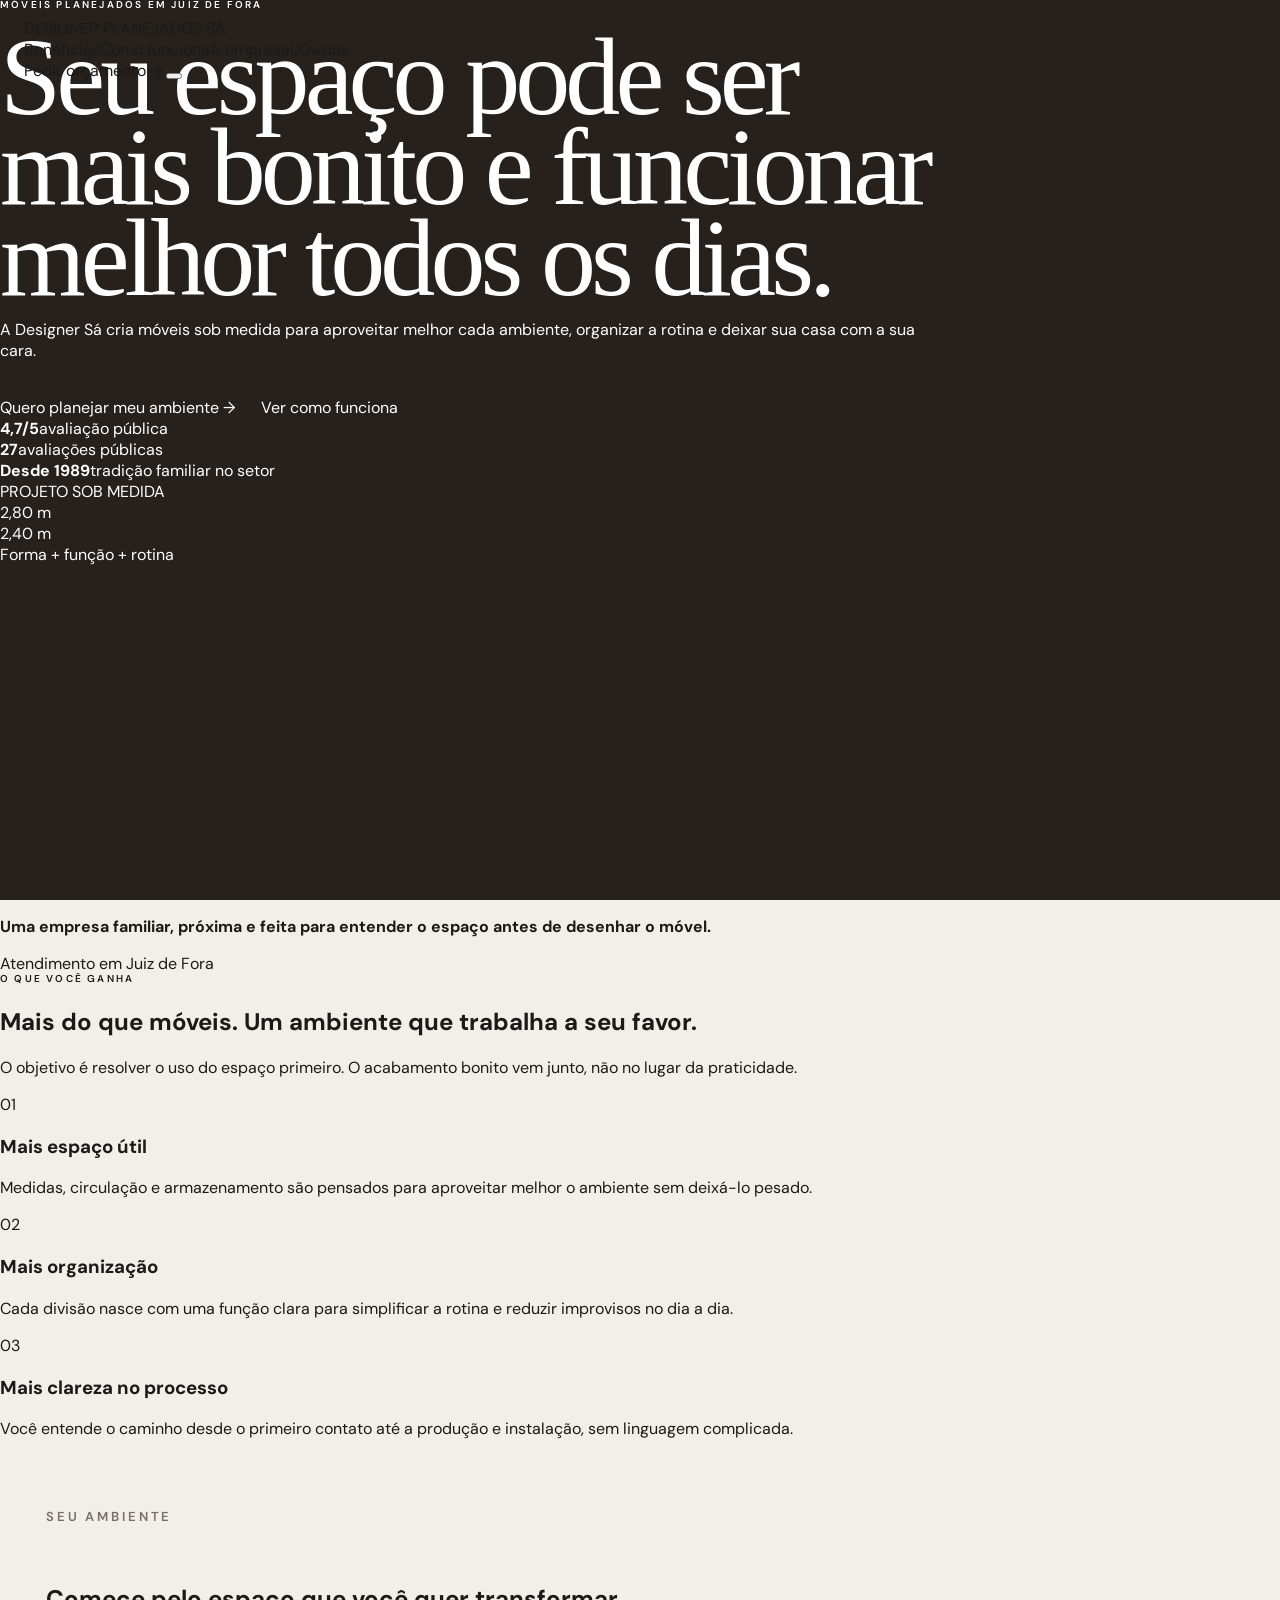
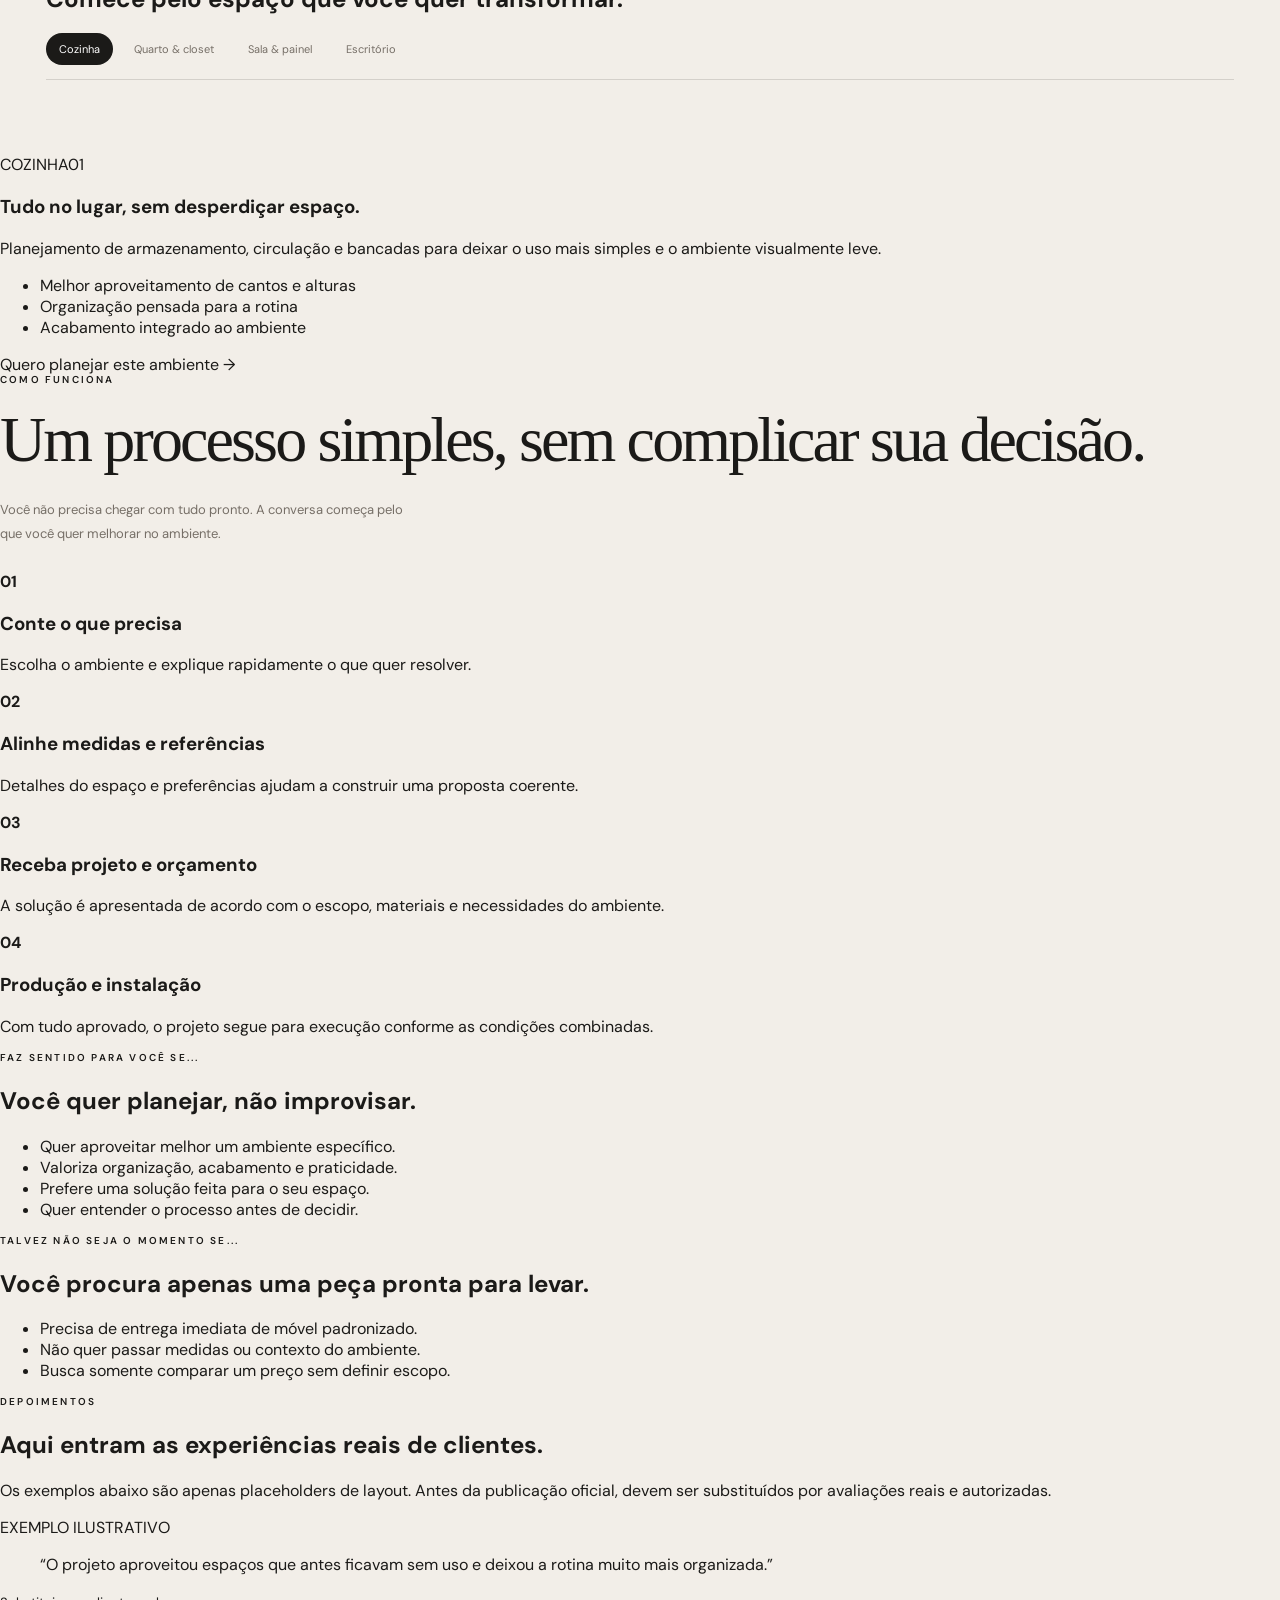
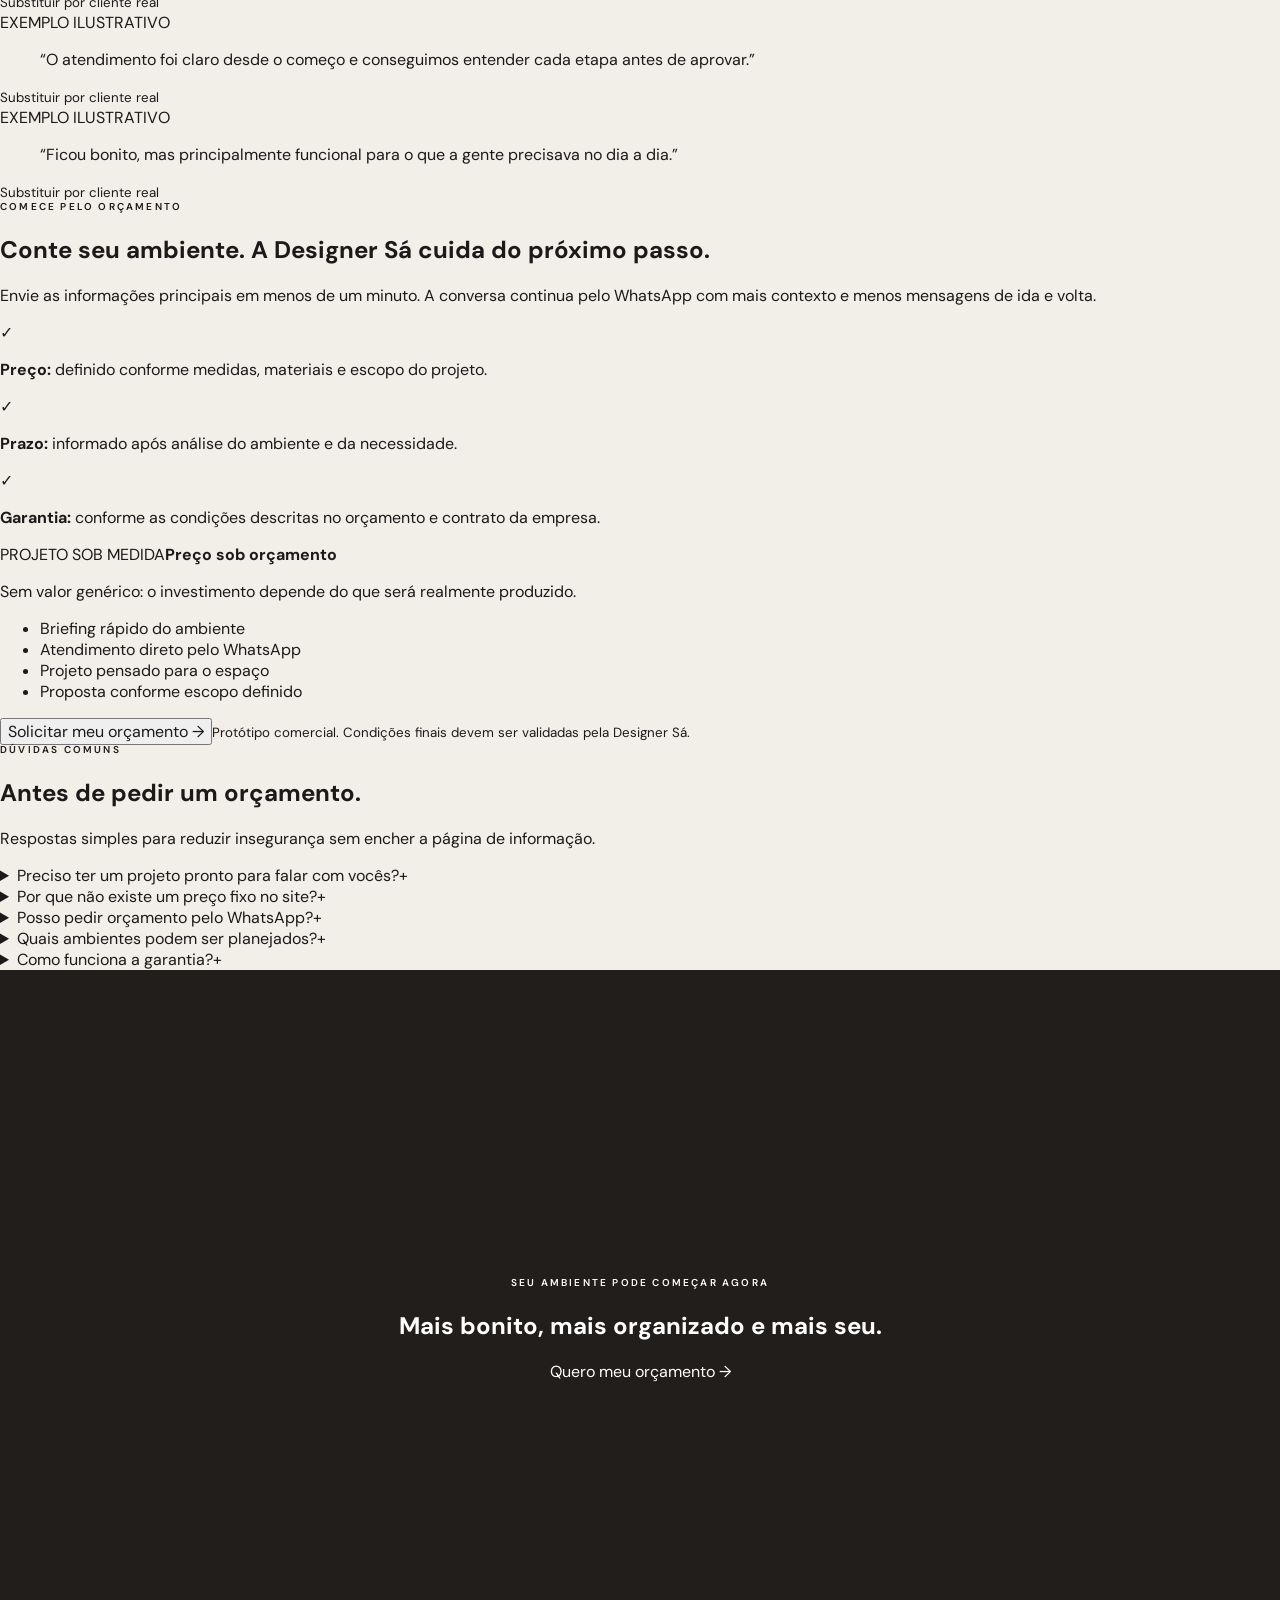
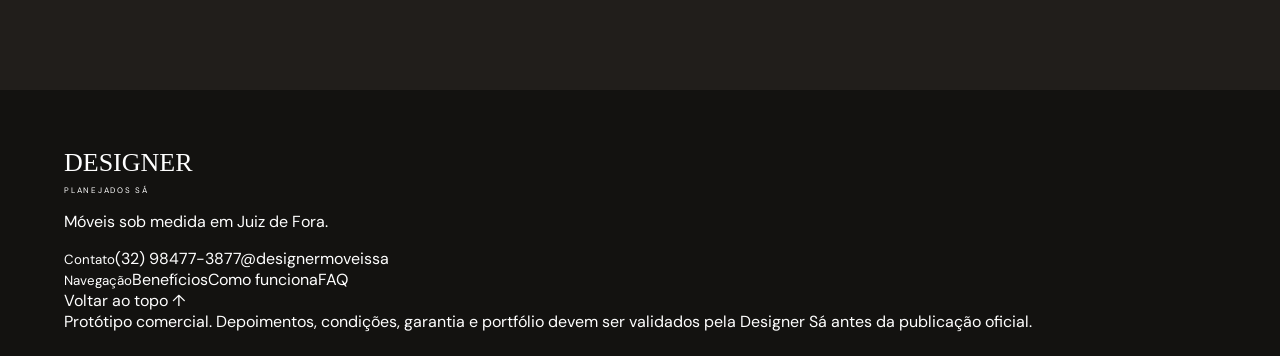
==== commit dd15ba11: "feat: rebuild landing around Designer Sa company and conversion flow" ====
--- a/index.html
+++ b/index.html
@@ -3,285 +3,89 @@
 <head>
   <meta charset="utf-8" />
   <meta name="viewport" content="width=device-width, initial-scale=1" />
-  <meta name="theme-color" content="#f2eee8" />
-  <meta name="description" content="Designer Móveis Planejados Sá — móveis sob medida em Juiz de Fora com tradição familiar, atendimento próximo e soluções pensadas para cada espaço." />
+  <meta name="theme-color" content="#f6f7f5" />
+  <meta name="description" content="Designer Móveis Planejados Sá — móveis sob medida em Juiz de Fora com atendimento próximo, tradição familiar e projetos pensados para a rotina." />
   <title>Designer Planejados Sá | Móveis sob medida em Juiz de Fora</title>
   <link rel="preconnect" href="https://fonts.googleapis.com" />
   <link rel="preconnect" href="https://fonts.gstatic.com" crossorigin />
-  <link href="https://fonts.googleapis.com/css2?family=DM+Sans:wght@400;500;600&family=Playfair+Display:ital,wght@0,500;1,500&display=swap" rel="stylesheet" />
-  <link rel="preconnect" href="https://images.unsplash.com" crossorigin />
+  <link href="https://fonts.googleapis.com/css2?family=DM+Sans:wght@400;500;600;700&family=Manrope:wght@500;600;700;800&display=swap" rel="stylesheet" />
   <link rel="stylesheet" href="styles.css" />
 </head>
 <body>
-  <div class="page-noise" aria-hidden="true"></div>
-
   <header class="site-header" id="siteHeader">
-    <div class="nav-shell">
-      <button class="wordmark" data-scroll="top" aria-label="Voltar ao início">
-        <span>DESIGNER</span>
-        <small>PLANEJADOS SÁ</small>
-      </button>
-
-      <nav class="nav-links" aria-label="Navegação principal">
-        <button data-scroll="ambientes">Ambientes</button>
-        <button data-scroll="processo">Processo</button>
-        <button data-scroll="empresa">Empresa</button>
+    <div class="container header-inner">
+      <a class="brand" href="#inicio" aria-label="Designer Planejados Sá - início">
+        <span class="brand-main">DESIGNER</span>
+        <span class="brand-sub">PLANEJADOS SÁ</span>
+      </a>
+      <nav class="nav-desktop" aria-label="Navegação principal">
+        <a href="#beneficios">Benefícios</a><a href="#como-funciona">Como funciona</a><a href="#empresa">A empresa</a><a href="#faq">Dúvidas</a>
       </nav>
-
-      <button class="nav-cta" data-open-quote>
-        <span>Solicitar projeto</span>
-        <i aria-hidden="true">↗</i>
-      </button>
-
-      <button class="menu-button" id="menuButton" aria-label="Abrir menu" aria-expanded="false">
-        <span></span><span></span>
-      </button>
+      <a class="header-cta" href="#oferta">Pedir orçamento <span>→</span></a>
+      <button class="menu-toggle" id="menuToggle" aria-label="Abrir menu" aria-expanded="false"><span></span><span></span></button>
     </div>
-
     <div class="mobile-menu" id="mobileMenu">
-      <button data-scroll="ambientes">Ambientes</button>
-      <button data-scroll="processo">Processo</button>
-      <button data-scroll="empresa">Empresa</button>
-      <button class="mobile-menu-cta" data-open-quote>Solicitar projeto <span>↗</span></button>
+      <a href="#beneficios">Benefícios</a><a href="#como-funciona">Como funciona</a><a href="#empresa">A empresa</a><a href="#faq">Dúvidas</a><a class="mobile-menu-cta" href="#oferta">Pedir orçamento <span>→</span></a>
     </div>
   </header>
 
   <main>
-    <section class="hero" id="top">
-      <div class="hero-image" aria-hidden="true"></div>
-      <div class="hero-wash" aria-hidden="true"></div>
-      <div class="hero-grid" aria-hidden="true"></div>
-
-      <div class="hero-content">
+    <section class="hero" id="inicio">
+      <div class="container hero-layout">
         <div class="hero-copy reveal">
-          <p class="overline">Móveis sob medida · Juiz de Fora</p>
-          <h1>Seu espaço.<br><em>Do jeito certo.</em></h1>
-          <p class="hero-text">Projetos pensados para transformar rotina, organização e estética em um ambiente que realmente funciona para você.</p>
-          <div class="hero-actions">
-            <button class="primary-cta" data-open-quote>
-              <span>Começar meu projeto</span>
-              <i>→</i>
-            </button>
-            <button class="quiet-link light" data-scroll="ambientes">Explorar ambientes <span>↓</span></button>
+          <p class="eyebrow">Móveis planejados em Juiz de Fora</p>
+          <h1>Seu espaço pode ser mais bonito <span>e funcionar melhor todos os dias.</span></h1>
+          <p class="hero-lead">A Designer Sá cria móveis sob medida para aproveitar melhor cada ambiente, organizar a rotina e deixar sua casa com a sua cara.</p>
+          <div class="hero-actions"><a class="button button-primary" href="#oferta">Quero planejar meu ambiente <span>→</span></a><a class="button button-ghost" href="#como-funciona">Ver como funciona</a></div>
+          <div class="proof-inline" aria-label="Provas de confiança">
+            <div><strong>4,7/5</strong><span>avaliação pública</span></div><i></i><div><strong>27</strong><span>avaliações públicas</span></div><i></i><div><strong>Desde 1989</strong><span>tradição familiar no setor</span></div>
           </div>
         </div>
-
-        <aside class="hero-proof reveal delay-1">
-          <span class="proof-line"></span>
-          <p>Tradição familiar no setor</p>
-          <strong>desde 1989</strong>
-          <small>Planejados sob medida, atendimento próximo e foco nos detalhes.</small>
-        </aside>
-      </div>
-
-      <div class="hero-index" aria-hidden="true">
-        <span>01</span>
-        <span>DESIGNER SÁ</span>
-      </div>
-    </section>
-
-    <section class="intro-section">
-      <div class="intro-number reveal">01</div>
-      <div class="intro-copy reveal delay-1">
-        <p class="eyebrow">Planejar é simplificar</p>
-        <h2>Não é sobre preencher um espaço.<br><em>É sobre fazer cada centímetro trabalhar a seu favor.</em></h2>
-      </div>
-      <p class="intro-note reveal delay-2">A proposta começa entendendo sua rotina, o ambiente e o que precisa funcionar melhor — antes de qualquer desenho.</p>
-    </section>
-
-    <section class="rooms-section" id="ambientes">
-      <div class="section-heading reveal">
-        <div>
-          <p class="eyebrow">Ambientes</p>
-          <h2>Escolha por onde começar.</h2>
-        </div>
-        <p>Uma seleção visual para o cliente identificar rapidamente o tipo de projeto que procura, sem navegar por páginas desnecessárias.</p>
-      </div>
-
-      <div class="room-tabs reveal delay-1" role="tablist" aria-label="Tipos de ambiente">
-        <button class="room-tab active" data-room="cozinha" role="tab" aria-selected="true">Cozinhas</button>
-        <button class="room-tab" data-room="closet" role="tab" aria-selected="false">Quartos & Closets</button>
-        <button class="room-tab" data-room="sala" role="tab" aria-selected="false">Salas & Painéis</button>
-        <button class="room-tab" data-room="corporativo" role="tab" aria-selected="false">Corporativo</button>
-      </div>
-
-      <article class="room-stage reveal delay-2" id="roomStage">
-        <div class="room-media-wrap">
-          <img id="roomImage" src="https://images.unsplash.com/photo-1556912172-45b7abe8b7e1?auto=format&fit=crop&w=1800&q=88" alt="Cozinha planejada de referência" />
-          <div class="room-count" id="roomCount">01 / 04</div>
-        </div>
-        <div class="room-copy">
-          <span id="roomKicker">COZINHA</span>
-          <h3 id="roomTitle">Mais fluxo. Menos excesso.</h3>
-          <p id="roomText">Bancadas, circulação, armazenamento e acabamento pensados como um único conjunto para a rotina funcionar com naturalidade.</p>
-          <button class="room-action" id="roomAction" data-ambient="Cozinha">Planejar este ambiente <span>↗</span></button>
-        </div>
-      </article>
-
-      <p class="reference-note">As imagens desta apresentação são referências visuais. Na versão final, o portfólio será substituído por projetos reais autorizados da Designer Sá.</p>
-    </section>
-
-    <section class="principles-section" id="empresa">
-      <div class="principles-head reveal">
-        <p class="eyebrow light">O que sustenta o projeto</p>
-        <h2>Qualidade que aparece<br><em>antes mesmo da instalação.</em></h2>
-      </div>
-
-      <div class="principles-list">
-        <article class="principle reveal">
-          <span>01</span>
-          <div><h3>Sob medida de verdade</h3><p>O projeto parte do espaço e da rotina do cliente, não de uma solução pronta que precisa ser adaptada.</p></div>
-          <i>↗</i>
-        </article>
-        <article class="principle reveal">
-          <span>02</span>
-          <div><h3>Detalhe com propósito</h3><p>Acabamento, organização e estética caminham juntos para deixar o ambiente mais bonito e mais prático.</p></div>
-          <i>↗</i>
-        </article>
-        <article class="principle reveal">
-          <span>03</span>
-          <div><h3>Atendimento próximo</h3><p>Menos ruído no processo, mais clareza desde o primeiro contato até a etapa de produção e instalação.</p></div>
-          <i>↗</i>
-        </article>
-      </div>
-    </section>
-
-    <section class="process-section" id="processo">
-      <div class="process-intro reveal">
-        <p class="eyebrow">Processo</p>
-        <h2>Quatro etapas.<br><em>Uma conversa de cada vez.</em></h2>
-        <p>O cliente precisa entender o caminho sem conhecer termos técnicos. A experiência foi reduzida ao que realmente importa.</p>
-        <button class="quiet-link dark-link" data-open-quote>Começar agora <span>↗</span></button>
-      </div>
-
-      <div class="process-track">
-        <article class="process-step reveal">
-          <span class="step-number">01</span>
-          <div class="step-dot"></div>
-          <div><h3>Conte o ambiente</h3><p>Escolha o espaço e compartilhe o ponto de partida do projeto.</p></div>
-        </article>
-        <article class="process-step reveal">
-          <span class="step-number">02</span>
-          <div class="step-dot"></div>
-          <div><h3>Alinhe necessidades</h3><p>Medidas, referências, prioridades e expectativas entram na conversa.</p></div>
-        </article>
-        <article class="process-step reveal">
-          <span class="step-number">03</span>
-          <div class="step-dot"></div>
-          <div><h3>Projeto e proposta</h3><p>A solução é desenhada de acordo com o espaço e as escolhas feitas.</p></div>
-        </article>
-        <article class="process-step reveal">
-          <span class="step-number">04</span>
-          <div class="step-dot"></div>
-          <div><h3>Produção e instalação</h3><p>O acompanhamento continua até o ambiente ganhar forma.</p></div>
-        </article>
-      </div>
-    </section>
-
-    <section class="trust-section">
-      <div class="trust-image reveal" aria-hidden="true"></div>
-      <div class="trust-copy reveal delay-1">
-        <p class="eyebrow">Designer Sá</p>
-        <h2>Experiência local.<br><em>Presença mais próxima.</em></h2>
-        <p>Uma empresa familiar ligada ao setor de móveis sob encomenda, com atendimento em Juiz de Fora e uma proposta simples: entender bem o espaço antes de transformá-lo.</p>
-        <div class="trust-metrics">
-          <div><strong>1989</strong><span>referência à tradição familiar no setor</span></div>
-          <div><strong>4,7/5</strong><span>avaliação pública da empresa</span></div>
-          <div><strong>JF</strong><span>atendimento local e direto</span></div>
+        <div class="hero-art reveal delay-1" aria-label="Composição visual inspirada em móveis planejados">
+          <div class="room-frame"><div class="frame-label">PROJETO SOB MEDIDA</div><div class="cabinet cabinet-a"><span></span><span></span></div><div class="cabinet cabinet-b"><span></span></div><div class="counter"></div><div class="shelf"><span></span><span></span><span></span></div><div class="measure measure-x">2,80 m</div><div class="measure measure-y">2,40 m</div><div class="room-note">Forma + função + rotina</div></div>
+          <!-- Substitua esta composição por uma foto real autorizada da Designer Sá quando houver material oficial. -->
         </div>
       </div>
     </section>
 
-    <section class="final-cta">
-      <div class="final-orbit" aria-hidden="true"></div>
-      <div class="final-content reveal">
-        <p class="eyebrow light">Seu projeto começa aqui</p>
-        <h2>Conte o que você<br><em>quer transformar.</em></h2>
-        <p>Leva menos de um minuto para enviar as primeiras informações e continuar o atendimento no WhatsApp.</p>
-        <button class="final-button" data-open-quote>
-          <span>Solicitar meu projeto</span>
-          <i>↗</i>
-        </button>
+    <section class="company-strip" id="empresa"><div class="container company-strip-inner reveal"><p><strong>Uma empresa familiar, próxima e feita para entender o espaço antes de desenhar o móvel.</strong></p><span>Atendimento em Juiz de Fora</span></div></section>
+
+    <section class="section benefits" id="beneficios">
+      <div class="container">
+        <div class="section-intro reveal"><p class="eyebrow">O que você ganha</p><h2>Mais do que móveis. <span>Um ambiente que trabalha a seu favor.</span></h2><p>O objetivo é resolver o uso do espaço primeiro. O acabamento bonito vem junto, não no lugar da praticidade.</p></div>
+        <div class="benefit-grid">
+          <article class="benefit-card reveal"><span class="benefit-index">01</span><div class="benefit-icon" aria-hidden="true"><i></i><i></i><i></i></div><h3>Mais espaço útil</h3><p>Medidas, circulação e armazenamento são pensados para aproveitar melhor o ambiente sem deixá-lo pesado.</p></article>
+          <article class="benefit-card reveal delay-1"><span class="benefit-index">02</span><div class="benefit-icon icon-lines" aria-hidden="true"><i></i><i></i><i></i></div><h3>Mais organização</h3><p>Cada divisão nasce com uma função clara para simplificar a rotina e reduzir improvisos no dia a dia.</p></article>
+          <article class="benefit-card reveal delay-2"><span class="benefit-index">03</span><div class="benefit-icon icon-path" aria-hidden="true"><i></i><i></i></div><h3>Mais clareza no processo</h3><p>Você entende o caminho desde o primeiro contato até a produção e instalação, sem linguagem complicada.</p></article>
+        </div>
       </div>
     </section>
+
+    <section class="section room-selector" aria-labelledby="roomTitle">
+      <div class="container room-layout reveal">
+        <div class="room-copy"><p class="eyebrow">Seu ambiente</p><h2 id="roomTitle">Comece pelo espaço que você quer transformar.</h2><div class="room-tabs" role="tablist" aria-label="Tipos de ambiente"><button class="room-tab active" data-room="cozinha" role="tab" aria-selected="true">Cozinha</button><button class="room-tab" data-room="closet" role="tab" aria-selected="false">Quarto & closet</button><button class="room-tab" data-room="sala" role="tab" aria-selected="false">Sala & painel</button><button class="room-tab" data-room="escritorio" role="tab" aria-selected="false">Escritório</button></div></div>
+        <div class="room-preview" id="roomPreview"><div class="preview-topline"><span id="roomLabel">COZINHA</span><span id="roomNumber">01</span></div><h3 id="roomHeadline">Tudo no lugar, sem desperdiçar espaço.</h3><p id="roomDescription">Planejamento de armazenamento, circulação e bancadas para deixar o uso mais simples e o ambiente visualmente leve.</p><ul id="roomBenefits"><li>Melhor aproveitamento de cantos e alturas</li><li>Organização pensada para a rotina</li><li>Acabamento integrado ao ambiente</li></ul><a class="text-cta" href="#oferta">Quero planejar este ambiente <span>→</span></a></div>
+      </div>
+    </section>
+
+    <section class="section process" id="como-funciona">
+      <div class="container"><div class="section-intro process-intro reveal"><p class="eyebrow">Como funciona</p><h2>Um processo simples, <span>sem complicar sua decisão.</span></h2><p>Você não precisa chegar com tudo pronto. A conversa começa pelo que você quer melhorar no ambiente.</p></div><div class="steps"><article class="step reveal"><strong>01</strong><div><h3>Conte o que precisa</h3><p>Escolha o ambiente e explique rapidamente o que quer resolver.</p></div></article><article class="step reveal"><strong>02</strong><div><h3>Alinhe medidas e referências</h3><p>Detalhes do espaço e preferências ajudam a construir uma proposta coerente.</p></div></article><article class="step reveal"><strong>03</strong><div><h3>Receba projeto e orçamento</h3><p>A solução é apresentada de acordo com o escopo, materiais e necessidades do ambiente.</p></div></article><article class="step reveal"><strong>04</strong><div><h3>Produção e instalação</h3><p>Com tudo aprovado, o projeto segue para execução conforme as condições combinadas.</p></div></article></div></div>
+    </section>
+
+    <section class="section fit-section"><div class="container fit-grid"><div class="fit-card fit-positive reveal"><p class="eyebrow">Faz sentido para você se...</p><h2>Você quer planejar, não improvisar.</h2><ul><li>Quer aproveitar melhor um ambiente específico.</li><li>Valoriza organização, acabamento e praticidade.</li><li>Prefere uma solução feita para o seu espaço.</li><li>Quer entender o processo antes de decidir.</li></ul></div><div class="fit-card fit-neutral reveal delay-1"><p class="eyebrow">Talvez não seja o momento se...</p><h2>Você procura apenas uma peça pronta para levar.</h2><ul><li>Precisa de entrega imediata de móvel padronizado.</li><li>Não quer passar medidas ou contexto do ambiente.</li><li>Busca somente comparar um preço sem definir escopo.</li></ul></div></div></section>
+
+    <section class="section testimonials" aria-labelledby="testimonialsTitle"><div class="container"><div class="section-intro reveal"><p class="eyebrow">Depoimentos</p><h2 id="testimonialsTitle">Aqui entram as experiências reais de clientes.</h2><p>Os exemplos abaixo são apenas placeholders de layout. Antes da publicação oficial, devem ser substituídos por avaliações reais e autorizadas.</p></div><div class="testimonial-grid"><article class="testimonial reveal"><span>EXEMPLO ILUSTRATIVO</span><blockquote>“O projeto aproveitou espaços que antes ficavam sem uso e deixou a rotina muito mais organizada.”</blockquote><small>Substituir por cliente real</small></article><article class="testimonial reveal delay-1"><span>EXEMPLO ILUSTRATIVO</span><blockquote>“O atendimento foi claro desde o começo e conseguimos entender cada etapa antes de aprovar.”</blockquote><small>Substituir por cliente real</small></article><article class="testimonial reveal delay-2"><span>EXEMPLO ILUSTRATIVO</span><blockquote>“Ficou bonito, mas principalmente funcional para o que a gente precisava no dia a dia.”</blockquote><small>Substituir por cliente real</small></article></div></div></section>
+
+    <section class="section offer" id="oferta"><div class="container offer-layout"><div class="offer-copy reveal"><p class="eyebrow">Comece pelo orçamento</p><h2>Conte seu ambiente. <span>A Designer Sá cuida do próximo passo.</span></h2><p>Envie as informações principais em menos de um minuto. A conversa continua pelo WhatsApp com mais contexto e menos mensagens de ida e volta.</p><div class="offer-points"><div><span>✓</span><p><strong>Preço:</strong> definido conforme medidas, materiais e escopo do projeto.</p></div><div><span>✓</span><p><strong>Prazo:</strong> informado após análise do ambiente e da necessidade.</p></div><div><span>✓</span><p><strong>Garantia:</strong> conforme as condições descritas no orçamento e contrato da empresa.</p></div></div></div><aside class="offer-card reveal delay-1"><div class="offer-card-top"><span>PROJETO SOB MEDIDA</span><strong>Preço sob orçamento</strong><p>Sem valor genérico: o investimento depende do que será realmente produzido.</p></div><ul><li>Briefing rápido do ambiente</li><li>Atendimento direto pelo WhatsApp</li><li>Projeto pensado para o espaço</li><li>Proposta conforme escopo definido</li></ul><button class="offer-button" data-open-quote>Solicitar meu orçamento <span>→</span></button><small>Protótipo comercial. Condições finais devem ser validadas pela Designer Sá.</small></aside></div></section>
+
+    <section class="section faq" id="faq"><div class="container faq-layout"><div class="faq-heading reveal"><p class="eyebrow">Dúvidas comuns</p><h2>Antes de pedir um orçamento.</h2><p>Respostas simples para reduzir insegurança sem encher a página de informação.</p></div><div class="faq-list reveal delay-1"><details><summary>Preciso ter um projeto pronto para falar com vocês?<span>+</span></summary><p>Não. Você pode começar contando qual ambiente quer transformar e o que precisa melhorar. Medidas e referências podem entrar na conversa depois.</p></details><details><summary>Por que não existe um preço fixo no site?<span>+</span></summary><p>Porque móveis planejados variam conforme medidas, materiais, quantidade de módulos, ferragens e complexidade. Um preço genérico poderia criar uma expectativa errada.</p></details><details><summary>Posso pedir orçamento pelo WhatsApp?<span>+</span></summary><p>Sim. O formulário desta página organiza as informações e já abre o WhatsApp com o resumo do seu pedido para facilitar o primeiro atendimento.</p></details><details><summary>Quais ambientes podem ser planejados?<span>+</span></summary><p>A página destaca cozinhas, quartos, closets, salas, painéis e escritórios. Outros ambientes podem ser avaliados diretamente com a equipe.</p></details><details><summary>Como funciona a garantia?<span>+</span></summary><p>As condições de garantia devem constar no orçamento ou contrato da empresa. Esta página não inventa prazo ou cobertura que ainda não tenham sido oficialmente confirmados.</p></details></div></div></section>
+
+    <section class="final-cta"><div class="container final-cta-inner reveal"><div><p class="eyebrow light">Seu ambiente pode começar agora</p><h2>Mais bonito, mais organizado e mais seu.</h2></div><a class="button button-light" href="#oferta">Quero meu orçamento <span>→</span></a></div></section>
   </main>
 
-  <footer class="site-footer">
-    <div class="footer-main">
-      <div class="footer-brand">
-        <strong>DESIGNER</strong>
-        <span>PLANEJADOS SÁ</span>
-      </div>
-      <div class="footer-column">
-        <small>Atendimento</small>
-        <span>Juiz de Fora · MG</span>
-        <a href="https://wa.me/5532984773877" target="_blank" rel="noreferrer">(32) 98477-3877 ↗</a>
-      </div>
-      <div class="footer-column">
-        <small>Instagram</small>
-        <a href="https://instagram.com/designermoveissa" target="_blank" rel="noreferrer">@designermoveissa ↗</a>
-      </div>
-      <button class="footer-top" data-scroll="top">Voltar ao topo ↑</button>
-    </div>
-    <div class="footer-bottom">Protótipo comercial — conteúdo e portfólio sujeitos à validação da Designer Sá antes da publicação definitiva.</div>
-  </footer>
+  <footer class="site-footer"><div class="container footer-grid"><div class="footer-brand"><strong>DESIGNER</strong><span>PLANEJADOS SÁ</span><p>Móveis sob medida em Juiz de Fora.</p></div><div><small>Contato</small><a href="https://wa.me/5532984773877" target="_blank" rel="noreferrer">(32) 98477-3877</a><a href="https://instagram.com/designermoveissa" target="_blank" rel="noreferrer">@designermoveissa</a></div><div><small>Navegação</small><a href="#beneficios">Benefícios</a><a href="#como-funciona">Como funciona</a><a href="#faq">FAQ</a></div><a class="back-top" href="#inicio">Voltar ao topo ↑</a></div><div class="container footer-note">Protótipo comercial. Depoimentos, condições, garantia e portfólio devem ser validados pela Designer Sá antes da publicação oficial.</div></footer>
 
-  <button class="mobile-sticky" data-open-quote>Solicitar projeto <span>↗</span></button>
-
-  <div class="quote-overlay" id="quoteOverlay" hidden>
-    <button class="overlay-close-area" data-close-quote aria-label="Fechar formulário"></button>
-    <aside class="quote-panel" role="dialog" aria-modal="true" aria-labelledby="quoteTitle">
-      <header class="quote-header">
-        <div>
-          <span>Seu projeto</span>
-          <strong id="stepCounter">01 — 04</strong>
-        </div>
-        <button class="quote-close" id="quoteClose" data-close-quote aria-label="Fechar">×</button>
-      </header>
-
-      <div class="quote-progress"><span id="progressBar"></span></div>
-
-      <div class="quote-body">
-        <section class="quote-step active" data-step="1">
-          <p class="quote-kicker">Primeiro passo</p>
-          <h3 id="quoteTitle">Qual ambiente você quer transformar?</h3>
-          <p class="quote-help">Escolha uma opção para personalizar o atendimento.</p>
-          <div class="quote-options quote-grid" id="ambientOptions"></div>
-        </section>
-
-        <section class="quote-step" data-step="2">
-          <p class="quote-kicker">Ponto de partida</p>
-          <h3>Em que momento está o seu projeto?</h3>
-          <p class="quote-help">Isso ajuda a tornar a primeira conversa mais objetiva.</p>
-          <div class="quote-options" id="stageOptions"></div>
-        </section>
-
-        <section class="quote-step" data-step="3">
-          <p class="quote-kicker">Prazo</p>
-          <h3>Quando você pretende começar?</h3>
-          <p class="quote-help">Não precisa ser uma data exata.</p>
-          <div class="quote-options" id="deadlineOptions"></div>
-        </section>
-
-        <section class="quote-step" data-step="4">
-          <p class="quote-kicker">Última etapa</p>
-          <h3>Como podemos falar com você?</h3>
-          <p class="quote-help">Seus dados serão usados apenas para continuar este atendimento.</p>
-          <div class="form-fields">
-            <label>Nome<input id="nameInput" autocomplete="name" placeholder="Seu nome" /></label>
-            <label>WhatsApp<input id="phoneInput" inputmode="tel" autocomplete="tel" placeholder="(32) 99999-9999" /></label>
-            <label>Cidade<input id="cityInput" autocomplete="address-level2" value="Juiz de Fora" /></label>
-          </div>
-        </section>
-      </div>
-
-      <footer class="quote-footer">
-        <button class="quote-back" id="backButton">← Voltar</button>
-        <button class="quote-next" id="continueButton" disabled>Continuar <span>→</span></button>
-      </footer>
-    </aside>
-  </div>
-
+  <div class="quote-overlay" id="quoteOverlay" hidden><button class="quote-backdrop" data-close-quote aria-label="Fechar formulário"></button><aside class="quote-panel" role="dialog" aria-modal="true" aria-labelledby="quoteTitle"><div class="quote-topbar"><div><span>ORÇAMENTO</span><strong id="stepCounter">1 de 4</strong></div><button class="quote-close" data-close-quote aria-label="Fechar">×</button></div><div class="quote-progress"><span id="progressBar"></span></div><div class="quote-content"><section class="quote-step active" data-step="1"><p class="eyebrow">Passo 1</p><h3 id="quoteTitle">Qual ambiente você quer planejar?</h3><p>Escolha uma opção para deixar o atendimento mais objetivo.</p><div class="option-grid" id="ambientOptions"></div></section><section class="quote-step" data-step="2"><p class="eyebrow">Passo 2</p><h3>Em que etapa você está?</h3><p>Não precisa ter tudo definido agora.</p><div class="option-list" id="stageOptions"></div></section><section class="quote-step" data-step="3"><p class="eyebrow">Passo 3</p><h3>Quando pretende começar?</h3><p>Uma estimativa já ajuda no atendimento.</p><div class="option-list" id="deadlineOptions"></div></section><section class="quote-step" data-step="4"><p class="eyebrow">Passo 4</p><h3>Como podemos falar com você?</h3><p>Ao continuar, o resumo será levado para o WhatsApp.</p><div class="form-fields"><label>Nome<input id="nameInput" autocomplete="name" placeholder="Seu nome" /></label><label>WhatsApp<input id="phoneInput" inputmode="tel" autocomplete="tel" placeholder="(32) 99999-9999" /></label><label>Cidade<input id="cityInput" autocomplete="address-level2" value="Juiz de Fora" /></label></div></section></div><div class="quote-actions"><button class="quote-back" id="backButton">← Voltar</button><button class="quote-next" id="continueButton" disabled>Continuar <span>→</span></button></div></aside></div>
   <script src="app.js"></script>
 </body>
 </html>
--- a/styles.css
+++ b/styles.css
@@ -1,252 +1,147 @@
 :root{
-  --paper:#f3f0ea;
-  --paper-2:#ebe5dc;
-  --ink:#191816;
-  --muted:#6f6a63;
-  --line:#d7d0c6;
-  --white:#fffdfa;
-  --warm:#b06d4f;
-  --warm-deep:#8f5138;
-  --dark:#1e1d1a;
-  --ease:cubic-bezier(.2,.75,.25,1);
+  --paper:#f2eee8;
+  --paper-2:#e7e0d7;
+  --ink:#1b1a18;
+  --ink-soft:#302d29;
+  --muted:#766f67;
+  --line:rgba(28,26,24,.14);
+  --accent:#a96649;
+  --accent-soft:#cf9f88;
+  --cream:#fbf8f3;
+  --white:#fff;
+  --dark:#171614;
+  --ease:cubic-bezier(.2,.8,.2,1);
 }
-
 *{box-sizing:border-box}
 html{scroll-behavior:smooth}
-body{margin:0;background:var(--paper);color:var(--ink);font-family:Arial,Helvetica,sans-serif;-webkit-font-smoothing:antialiased}
+body{margin:0;background:var(--paper);color:var(--ink);font-family:'DM Sans',Arial,sans-serif;overflow-x:hidden}
+body.panel-open{overflow:hidden}
 button,input{font:inherit}
-button{cursor:pointer}
+button{color:inherit}
 a{color:inherit;text-decoration:none}
-img{display:block;width:100%;max-width:100%}
-.container{width:min(1180px,calc(100% - 48px));margin:0 auto}
-.section{padding:118px 0}
-.section-small{padding:84px 0}
-.mobile-only,.mobile-menu,.mobile-bottom{display:none}
+img{display:block;width:100%}
+::selection{background:var(--accent);color:#fff}
+.page-noise{position:fixed;inset:0;pointer-events:none;z-index:200;opacity:.026;background-image:url("data:image/svg+xml,%3Csvg viewBox='0 0 180 180' xmlns='http://www.w3.org/2000/svg'%3E%3Cfilter id='n'%3E%3CfeTurbulence type='fractalNoise' baseFrequency='.8' numOctaves='4' stitchTiles='stitch'/%3E%3C/filter%3E%3Crect width='100%25' height='100%25' filter='url(%23n)' opacity='.6'/%3E%3C/svg%3E")}
 
-.site-header{position:fixed;z-index:60;inset:0 0 auto;background:rgba(243,240,234,.94);border-bottom:1px solid rgba(25,24,22,.08);backdrop-filter:blur(18px)}
-.nav-row{height:76px;display:flex;align-items:center;gap:34px}
-.wordmark{border:0;background:transparent;padding:0;display:flex;flex-direction:column;align-items:flex-start;line-height:.92;color:var(--ink);min-width:134px}
-.wordmark span{font-family:Georgia,'Times New Roman',serif;font-size:18px;letter-spacing:.08em;font-weight:400}
-.wordmark small{font-size:9px;letter-spacing:.28em;font-weight:800;margin-top:6px;color:#5d5953}
-.wordmark.static{cursor:default}
-.desktop-nav{display:flex;gap:34px;margin-left:auto}
-.desktop-nav button{border:0;background:transparent;color:#4e4a44;font-size:13px;padding:9px 0;position:relative}
-.desktop-nav button:after{content:"";position:absolute;left:0;right:100%;bottom:4px;height:1px;background:var(--warm);transition:right .25s var(--ease)}
-.desktop-nav button:hover:after{right:0}
-.nav-cta{border:1px solid #282622;background:var(--ink);color:#fff;border-radius:999px;padding:13px 18px;font-size:12px;font-weight:800;display:inline-flex;align-items:center;gap:10px;transition:transform .2s var(--ease),background .2s}
-.nav-cta:hover{transform:translateY(-1px);background:#2a2824}
+.site-header{position:fixed;top:0;left:0;right:0;z-index:80;padding:18px 24px;transition:.45s var(--ease)}
+.nav-shell{height:66px;max-width:1360px;margin:auto;padding:0 20px 0 22px;display:flex;align-items:center;border:1px solid transparent;border-radius:4px;color:#fff;transition:.45s var(--ease)}
+.site-header.scrolled{padding-top:10px}
+.site-header.scrolled .nav-shell{background:rgba(242,238,232,.88);border-color:rgba(24,22,20,.08);backdrop-filter:blur(18px);color:var(--ink);box-shadow:0 12px 35px rgba(22,19,16,.05)}
+.wordmark{border:0;background:transparent;padding:0;display:flex;flex-direction:column;align-items:flex-start;cursor:pointer;min-width:160px}
+.wordmark span{font-family:'Playfair Display',serif;font-size:19px;line-height:.9;letter-spacing:-.03em}
+.wordmark small{margin-top:6px;font-size:8px;letter-spacing:.22em;font-weight:600}
+.nav-links{margin-left:auto;display:flex;gap:28px}
+.nav-links button,.footer-top{border:0;background:transparent;padding:8px 0;cursor:pointer;font-size:12px;font-weight:500;opacity:.82;transition:.2s}
+.nav-links button:hover{opacity:1}
+.nav-cta{margin-left:34px;border:0;border-radius:999px;background:#fff;color:var(--ink);padding:11px 15px 11px 17px;display:flex;align-items:center;gap:20px;cursor:pointer;font-size:12px;font-weight:600;transition:.25s var(--ease)}
+.nav-cta i{font-style:normal;font-size:15px}
+.nav-cta:hover{transform:translateY(-2px)}
+.site-header.scrolled .nav-cta{background:var(--ink);color:#fff}
+.menu-button,.mobile-menu{display:none}
 
-.hero{height:min(900px,100svh);min-height:720px;position:relative;display:flex;align-items:flex-end;overflow:hidden;padding-top:76px;background:#26231f}
-.hero-photo{position:absolute;inset:0;background:url('https://images.unsplash.com/photo-1600210492486-724fe5c67fb0?auto=format&fit=crop&w=2200&q=90') center 55%/cover no-repeat;transform:scale(1.012)}
-.hero-overlay{position:absolute;inset:0;background:linear-gradient(90deg,rgba(18,17,15,.88) 0%,rgba(18,17,15,.68) 42%,rgba(18,17,15,.18) 75%),linear-gradient(0deg,rgba(18,17,15,.38),transparent 42%)}
-.hero-inner{position:relative;z-index:2;color:#fff;padding-bottom:72px}
-.hero-copy{max-width:850px}
-.eyebrow,.section-label{margin:0 0 18px;text-transform:uppercase;letter-spacing:.19em;font-size:10px;font-weight:800;color:#77716a}
-.eyebrow{color:rgba(255,255,255,.68)}
-.hero h1{font-family:Georgia,'Times New Roman',serif;font-weight:400;font-size:clamp(58px,7.6vw,104px);line-height:.91;letter-spacing:-.052em;margin:0}
-.hero h1 em{font-weight:400;color:#d69a7e}
-.hero-lead{font-size:18px;line-height:1.65;color:rgba(255,255,255,.78);max-width:590px;margin:27px 0 0}
-.hero-actions{display:flex;align-items:center;gap:24px;margin-top:34px}
-.button{border:0;border-radius:999px;min-height:52px;padding:0 22px;font-size:12px;font-weight:800;display:inline-flex;align-items:center;justify-content:center;gap:13px;transition:transform .2s var(--ease),background .2s}
-.button:hover{transform:translateY(-2px)}
-.button-primary{background:#c57d5d;color:#fff}
-.button-primary:hover{background:#cf8767}
-.button-dark{background:var(--ink);color:#fff}
-.button-light{background:#fff;color:var(--ink);padding-left:24px;padding-right:24px}
-.text-link{border:0;background:transparent;padding:5px 0;color:var(--ink);font-weight:800;font-size:12px;display:inline-flex;gap:9px;align-items:center}
-.text-link.light{color:#fff}
-.hero-signals{display:flex;align-items:center;gap:14px;margin-top:48px;color:rgba(255,255,255,.66);font-size:11px;letter-spacing:.02em}
-.hero-signals i{width:3px;height:3px;border-radius:50%;background:#c7896e}
+.hero{position:relative;min-height:100svh;background:#26211d;color:#fff;overflow:hidden}
+.hero-image{position:absolute;inset:0;background:url('https://images.unsplash.com/photo-1600585154340-be6161a56a0c?auto=format&fit=crop&w=2200&q=92') center/cover no-repeat;transform:scale(1.035);will-change:transform}
+.hero-wash{position:absolute;inset:0;background:linear-gradient(90deg,rgba(16,14,12,.86) 0%,rgba(16,14,12,.56) 42%,rgba(16,14,12,.18) 75%),linear-gradient(180deg,rgba(0,0,0,.1),rgba(0,0,0,.24))}
+.hero-grid{position:absolute;inset:0;background-image:linear-gradient(to right,transparent calc(25% - .5px),rgba(255,255,255,.08) 25%,transparent calc(25% + .5px),transparent calc(50% - .5px),rgba(255,255,255,.08) 50%,transparent calc(50% + .5px),transparent calc(75% - .5px),rgba(255,255,255,.08) 75%,transparent calc(75% + .5px));opacity:.55}
+.hero-content{position:relative;z-index:2;min-height:100svh;display:grid;grid-template-columns:minmax(0,1.7fr) minmax(250px,.55fr);gap:70px;align-items:end;padding:160px max(5vw,40px) 82px}
+.hero-copy{max-width:950px}
+.overline,.eyebrow{margin:0 0 22px;font-size:10px;line-height:1;text-transform:uppercase;letter-spacing:.22em;font-weight:600}
+.hero h1,.intro-copy h2,.section-heading h2,.principles-head h2,.process-intro h2,.trust-copy h2,.final-content h2{font-family:'Playfair Display',serif;font-weight:500;letter-spacing:-.045em;margin:0}
+.hero h1{font-size:clamp(66px,8.6vw,138px);line-height:.82;max-width:1050px}
+.hero h1 em,.intro-copy h2 em,.principles-head h2 em,.process-intro h2 em,.trust-copy h2 em,.final-content h2 em{font-weight:500;color:var(--accent-soft)}
+.hero-text{font-size:16px;line-height:1.7;max-width:545px;color:rgba(255,255,255,.74);margin:30px 0 0}
+.hero-actions{display:flex;align-items:center;gap:26px;margin-top:36px}
+.primary-cta,.final-button{border:0;background:var(--accent);color:#fff;border-radius:999px;padding:15px 17px 15px 20px;display:inline-flex;align-items:center;gap:34px;cursor:pointer;font-size:12px;font-weight:600;transition:.3s var(--ease)}
+.primary-cta i,.final-button i{font-style:normal;font-size:18px;transition:transform .25s var(--ease)}
+.primary-cta:hover{transform:translateY(-2px);background:#b77658}.primary-cta:hover i,.final-button:hover i{transform:translate(3px,-3px)}
+.quiet-link{border:0;background:transparent;color:inherit;padding:8px 0;display:inline-flex;align-items:center;gap:12px;cursor:pointer;font-size:12px;border-bottom:1px solid rgba(255,255,255,.36)}
+.hero-proof{align-self:end;border-left:1px solid rgba(255,255,255,.25);padding-left:24px;margin-bottom:18px;max-width:260px}
+.proof-line{display:block;width:36px;height:1px;background:var(--accent-soft);margin-bottom:22px}
+.hero-proof p{font-size:11px;color:rgba(255,255,255,.56);margin:0 0 4px}.hero-proof strong{font-family:'Playfair Display',serif;font-size:35px;font-weight:500}.hero-proof small{display:block;margin-top:14px;font-size:11px;line-height:1.6;color:rgba(255,255,255,.56)}
+.hero-index{position:absolute;left:24px;right:24px;bottom:24px;display:flex;justify-content:space-between;z-index:3;font-size:9px;letter-spacing:.16em;opacity:.45}
 
-.intro{background:var(--white);border-bottom:1px solid var(--line)}
-.intro-grid{display:grid;grid-template-columns:220px 1fr;gap:70px;align-items:start}
-.intro h2,.section-title-row h2,.principles-copy h2,.proof-copy h2,.final-inner h2{font-family:Georgia,'Times New Roman',serif;font-size:clamp(38px,5vw,66px);font-weight:400;letter-spacing:-.042em;line-height:1.03;margin:0}
-.intro-grid>div>p{max-width:690px;color:var(--muted);line-height:1.8;font-size:15px;margin:28px 0 0}
+.intro-section{display:grid;grid-template-columns:.18fr 1.35fr .47fr;gap:40px;align-items:start;padding:148px max(5vw,40px);border-bottom:1px solid var(--line)}
+.intro-number{font-family:'Playfair Display',serif;color:var(--accent);font-size:20px}
+.intro-copy h2{font-size:clamp(42px,5.4vw,78px);line-height:1.02;max-width:980px}
+.intro-copy h2 em{color:var(--ink);opacity:.45}
+.intro-note{margin:34px 0 0;color:var(--muted);font-size:13px;line-height:1.8;max-width:300px}
 
-.projects{background:var(--paper)}
-.section-title-row{display:grid;grid-template-columns:1.2fr .8fr;gap:80px;align-items:end;margin-bottom:42px}
-.section-description{color:var(--muted);font-size:14px;line-height:1.75;max-width:430px;margin:0 0 6px}
-.gallery-grid{display:grid;grid-template-columns:1.18fr .82fr;grid-template-rows:285px 285px;gap:14px}
-.gallery-card{position:relative;overflow:hidden;background:#d5cec5;min-height:285px}
-.gallery-card-main{grid-row:1/3}
-.gallery-card img{height:100%;object-fit:cover;transition:transform .7s var(--ease),filter .4s}
-.gallery-card:hover img{transform:scale(1.035)}
-.gallery-overlay{position:absolute;inset:0;background:linear-gradient(180deg,rgba(15,14,12,.04) 20%,rgba(15,14,12,.76) 100%)}
-.gallery-content{position:absolute;z-index:2;left:28px;right:26px;bottom:26px;color:#fff;display:flex;align-items:flex-end;justify-content:space-between;gap:20px}
-.gallery-content small{font-size:9px;letter-spacing:.18em;color:rgba(255,255,255,.62)}
-.gallery-content h3{font-family:Georgia,'Times New Roman',serif;font-size:30px;font-weight:400;margin:6px 0 5px}
-.gallery-card-main .gallery-content h3{font-size:38px}
-.gallery-content p{margin:0;color:rgba(255,255,255,.7);font-size:12px;line-height:1.5}
-.gallery-content button{flex:0 0 44px;width:44px;height:44px;border:1px solid rgba(255,255,255,.5);background:rgba(255,255,255,.08);color:#fff;border-radius:50%;font-size:17px;backdrop-filter:blur(8px);transition:background .2s,transform .2s}
-.gallery-content button:hover{background:#fff;color:var(--ink);transform:translateX(2px)}
-.gallery-foot{display:flex;align-items:center;justify-content:space-between;gap:28px;margin-top:18px}
-.gallery-foot p{margin:0;color:#8c867f;font-size:10px;line-height:1.5}
+.rooms-section{padding:126px max(5vw,40px) 138px;background:var(--cream)}
+.section-heading{display:grid;grid-template-columns:1.25fr .55fr;gap:80px;align-items:end;margin-bottom:54px}
+.section-heading h2{font-size:clamp(48px,6vw,88px);line-height:.95}
+.section-heading>p{margin:0 0 5px;color:var(--muted);font-size:13px;line-height:1.75;max-width:420px}
+.room-tabs{display:flex;gap:8px;flex-wrap:wrap;border-bottom:1px solid var(--line);padding-bottom:14px;margin-bottom:20px}
+.room-tab{border:0;background:transparent;padding:9px 13px;border-radius:999px;cursor:pointer;font-size:11px;color:var(--muted);transition:.25s var(--ease)}
+.room-tab.active{background:var(--ink);color:#fff}
+.room-stage{display:grid;grid-template-columns:1.45fr .55fr;min-height:620px;background:var(--paper);overflow:hidden}
+.room-media-wrap{position:relative;overflow:hidden;min-height:620px}
+.room-media-wrap img{height:100%;object-fit:cover;transition:opacity .35s var(--ease),transform .8s var(--ease)}
+.room-stage.is-changing img{opacity:.15;transform:scale(1.035)}
+.room-count{position:absolute;left:20px;bottom:18px;background:rgba(242,238,232,.9);backdrop-filter:blur(12px);padding:8px 10px;font-size:9px;letter-spacing:.14em}
+.room-copy{display:flex;flex-direction:column;justify-content:flex-end;padding:50px 46px 54px}
+.room-copy>span{font-size:9px;letter-spacing:.22em;color:var(--accent);font-weight:600}
+.room-copy h3{font-family:'Playfair Display',serif;font-size:clamp(38px,4vw,62px);line-height:1.02;letter-spacing:-.04em;font-weight:500;margin:16px 0 18px}
+.room-copy p{color:var(--muted);font-size:13px;line-height:1.8;margin:0 0 34px}
+.room-action{border:0;background:transparent;border-top:1px solid var(--line);padding:18px 0 0;display:flex;justify-content:space-between;cursor:pointer;font-size:12px;font-weight:600}
+.reference-note{margin:15px 0 0;color:#9b948c;font-size:9px;line-height:1.5}
 
-.principles{background:var(--dark);color:#fff;padding:118px 0}
-.principles-grid{display:grid;grid-template-columns:.92fr 1.08fr;gap:110px;align-items:start}
-.section-label.warm{color:#d1977d}
-.principles-copy h2{font-size:clamp(42px,5.3vw,68px)}
-.principles-copy>p:not(.section-label){max-width:560px;color:rgba(255,255,255,.64);font-size:14px;line-height:1.8;margin:26px 0 26px}
-.principles-list{border-top:1px solid rgba(255,255,255,.18)}
-.principles-list article{display:grid;grid-template-columns:52px 1fr;gap:26px;padding:30px 0;border-bottom:1px solid rgba(255,255,255,.18)}
-.principles-list article>span{color:#d1977d;font-size:10px;font-weight:800;letter-spacing:.12em;margin-top:4px}
-.principles-list h3{font-family:Georgia,'Times New Roman',serif;font-size:25px;font-weight:400;margin:0 0 9px}
-.principles-list p{margin:0;color:rgba(255,255,255,.58);font-size:13px;line-height:1.65;max-width:520px}
+.principles-section{background:var(--dark);color:#fff;padding:132px max(5vw,40px)}
+.principles-head{display:grid;grid-template-columns:.45fr 1.55fr;gap:40px;align-items:start;margin-bottom:64px}
+.principles-head .eyebrow{color:rgba(255,255,255,.45);padding-top:13px}
+.principles-head h2{font-size:clamp(48px,6vw,90px);line-height:.98;max-width:1000px}
+.principles-list{border-top:1px solid rgba(255,255,255,.16)}
+.principle{display:grid;grid-template-columns:90px 1fr 30px;gap:24px;align-items:center;padding:30px 4px;border-bottom:1px solid rgba(255,255,255,.16);transition:.3s var(--ease)}
+.principle:hover{padding-left:16px;padding-right:16px;background:rgba(255,255,255,.025)}
+.principle>span{font-size:10px;color:rgba(255,255,255,.4);letter-spacing:.12em}
+.principle h3{font-family:'Playfair Display',serif;font-weight:500;font-size:28px;margin:0 0 5px}.principle p{margin:0;color:rgba(255,255,255,.53);font-size:12px;line-height:1.6;max-width:660px}.principle i{font-style:normal;color:var(--accent-soft)}
 
-.process{background:var(--paper-2)}
-.process-head{align-items:center}
-.process-steps{display:grid;grid-template-columns:repeat(4,1fr);border-top:1px solid #cfc7bc}
-.process-steps article{padding:28px 28px 20px 0;border-right:1px solid #cfc7bc;min-height:205px}
-.process-steps article:not(:first-child){padding-left:28px}
-.process-steps article:last-child{border-right:0;padding-right:0}
-.process-steps span{color:var(--warm-deep);font-size:10px;font-weight:800;letter-spacing:.16em}
-.process-steps h3{font-family:Georgia,'Times New Roman',serif;font-size:23px;font-weight:400;margin:30px 0 9px}
-.process-steps p{font-size:12px;color:var(--muted);line-height:1.65;margin:0}
+.process-section{display:grid;grid-template-columns:.68fr 1.32fr;gap:9vw;padding:140px max(5vw,40px);background:var(--paper)}
+.process-intro{position:sticky;top:130px;align-self:start}
+.process-intro h2{font-size:clamp(46px,5vw,72px);line-height:1.02}
+.process-intro h2 em{color:var(--ink);opacity:.42}
+.process-intro>p:not(.eyebrow){color:var(--muted);font-size:13px;line-height:1.8;max-width:420px;margin:26px 0}
+.dark-link{color:var(--ink);border-bottom-color:rgba(0,0,0,.25)}
+.process-track{position:relative;padding-left:30px}
+.process-track:before{content:'';position:absolute;left:35px;top:12px;bottom:12px;width:1px;background:var(--line)}
+.process-step{position:relative;display:grid;grid-template-columns:52px 18px 1fr;gap:22px;min-height:178px;align-items:start}
+.step-number{font-family:'Playfair Display',serif;font-size:20px;color:var(--accent)}
+.step-dot{position:relative;width:11px;height:11px;border-radius:50%;background:var(--paper);border:2px solid var(--accent);margin-top:6px;z-index:1}
+.process-step h3{font-family:'Playfair Display',serif;font-size:30px;font-weight:500;margin:0 0 10px}.process-step p{margin:0;color:var(--muted);font-size:12px;line-height:1.7;max-width:470px}
 
-.proof{background:var(--white)}
-.proof-grid{display:grid;grid-template-columns:.65fr 1.35fr;gap:90px;align-items:center}
-.rating-card{border:1px solid var(--line);background:var(--paper);min-height:310px;padding:42px;display:flex;flex-direction:column;justify-content:flex-end}
-.rating-card .stars{color:var(--warm);letter-spacing:5px;font-size:18px;margin-bottom:auto}
-.rating-card strong{font-family:Georgia,'Times New Roman',serif;font-size:52px;font-weight:400;letter-spacing:-.04em}
-.rating-card span{font-size:11px;color:var(--muted);margin-top:5px}
-.proof-copy>p:last-child{max-width:650px;color:var(--muted);line-height:1.75;font-size:14px;margin:25px 0 0}
+.trust-section{display:grid;grid-template-columns:1fr 1fr;min-height:680px;background:var(--cream)}
+.trust-image{min-height:680px;background:url('https://images.unsplash.com/photo-1600566753086-00f18fb6b3ea?auto=format&fit=crop&w=1500&q=88') center/cover no-repeat}
+.trust-copy{display:flex;flex-direction:column;justify-content:center;padding:80px max(6vw,60px)}
+.trust-copy h2{font-size:clamp(46px,5vw,76px);line-height:1.01}
+.trust-copy>p:not(.eyebrow){color:var(--muted);font-size:13px;line-height:1.8;max-width:550px;margin:28px 0 42px}
+.trust-metrics{display:grid;grid-template-columns:repeat(3,1fr);gap:22px;border-top:1px solid var(--line);padding-top:28px}
+.trust-metrics div{display:flex;flex-direction:column;gap:8px}.trust-metrics strong{font-family:'Playfair Display',serif;font-size:31px;font-weight:500}.trust-metrics span{color:var(--muted);font-size:9px;line-height:1.5}
 
-.final-cta{min-height:600px;position:relative;display:flex;align-items:center;overflow:hidden;background:#25231f;color:#fff}
-.final-photo{position:absolute;inset:0;background:url('https://images.unsplash.com/photo-1600585154340-be6161a56a0c?auto=format&fit=crop&w=2200&q=88') center 54%/cover no-repeat}
-.final-overlay{position:absolute;inset:0;background:linear-gradient(90deg,rgba(18,17,15,.9),rgba(18,17,15,.68) 48%,rgba(18,17,15,.2))}
-.final-inner{position:relative;z-index:2}
-.light-label{color:rgba(255,255,255,.64)}
-.final-inner h2{font-size:clamp(54px,6.4vw,86px)}
-.final-inner>p:not(.section-label){max-width:520px;color:rgba(255,255,255,.7);font-size:15px;line-height:1.7;margin:24px 0 28px}
+.final-cta{position:relative;min-height:720px;background:#211e1b;color:#fff;display:grid;place-items:center;text-align:center;overflow:hidden;padding:90px 30px}
+.final-orbit{position:absolute;width:min(70vw,900px);aspect-ratio:1;border:1px solid rgba(255,255,255,.09);border-radius:50%}
+.final-orbit:before,.final-orbit:after{content:'';position:absolute;inset:12%;border:1px solid rgba(255,255,255,.07);border-radius:50%}.final-orbit:after{inset:27%}
+.final-content{position:relative;z-index:2;max-width:900px}
+.final-content h2{font-size:clamp(58px,7.2vw,106px);line-height:.92}.final-content p:not(.eyebrow){color:rgba(255,255,255,.57);max-width:480px;margin:28px auto 32px;font-size:13px;line-height:1.75}.final-button{background:#fff;color:var(--ink)}.final-button:hover{transform:translateY(-2px)}
 
-.site-footer{background:#e4ddd3;padding:54px 0 26px}
-.footer-main{display:flex;justify-content:space-between;gap:60px;align-items:flex-start}
-.footer-brand p{color:#77716a;font-size:11px;margin:16px 0 0}
-.footer-contact{display:flex;flex-direction:column;align-items:flex-end;gap:8px;font-size:11px;color:#65605a}
-.footer-contact a:hover{text-decoration:underline}
-.footer-bottom{border-top:1px solid #ccc3b7;margin-top:38px;padding-top:22px;display:flex;justify-content:space-between;gap:30px;color:#8b847c;font-size:9px}
-.footer-bottom button{border:0;background:transparent;padding:0;color:#625d57;font-size:10px}
+.site-footer{background:#131210;color:#fff;padding:58px max(5vw,40px) 24px}.footer-main{display:grid;grid-template-columns:1.2fr .8fr .8fr auto;gap:50px;align-items:start}.footer-brand{display:flex;flex-direction:column}.footer-brand strong{font-family:'Playfair Display',serif;font-size:26px;font-weight:500}.footer-brand span{font-size:8px;letter-spacing:.22em;margin-top:7px}.footer-column{display:flex;flex-direction:column;gap:8px;font-size:11px;color:rgba(255,255,255,.68)}.footer-column small{font-size:9px;text-transform:uppercase;letter-spacing:.18em;color:rgba(255,255,255,.35);margin-bottom:6px}.footer-column a:hover{color:#fff}.footer-top{color:#fff;opacity:.55}.footer-bottom{border-top:1px solid rgba(255,255,255,.12);margin-top:46px;padding-top:20px;font-size:8px;line-height:1.5;color:rgba(255,255,255,.35)}
+.mobile-sticky{display:none}
 
-.modal-backdrop{position:fixed;inset:0;z-index:100;background:rgba(15,14,12,.7);backdrop-filter:blur(8px);display:grid;place-items:center;padding:20px}
-.modal-backdrop[hidden]{display:none}
-.quote-modal{width:min(610px,100%);max-height:calc(100svh - 36px);overflow:auto;background:var(--white);box-shadow:0 30px 100px rgba(0,0,0,.3)}
-.modal-header{padding:22px 26px 17px;display:flex;align-items:center;justify-content:space-between}
-.modal-header>div{display:flex;flex-direction:column;gap:4px}
-.modal-header span{font-size:10px;color:var(--muted);text-transform:uppercase;letter-spacing:.13em}
-.modal-header strong{font-size:12px}
-.modal-close{width:38px;height:38px;border:1px solid var(--line);background:transparent;border-radius:50%;font-size:22px;line-height:1;color:#4d4944}
-.progress{height:2px;background:#e8e1d9}
-.progress i{height:100%;width:25%;background:var(--warm);display:block;transition:width .25s var(--ease)}
-.modal-body{padding:38px 26px 26px;min-height:385px}
-.quote-step{display:none}
-.quote-step.active{display:block}
-.step-kicker{display:block;color:var(--warm-deep);text-transform:uppercase;letter-spacing:.16em;font-size:9px;font-weight:800;margin-bottom:13px}
-.quote-step h3{font-family:Georgia,'Times New Roman',serif;font-size:36px;line-height:1.05;letter-spacing:-.025em;font-weight:400;margin:0 0 10px}
-.quote-step>p{color:var(--muted);font-size:13px;line-height:1.6;margin:0 0 25px}
-.option-grid{display:grid;grid-template-columns:repeat(2,1fr);gap:9px}
-.option-grid button,.option-list button{border:1px solid var(--line);background:#fff;color:var(--ink);min-height:54px;text-align:left;padding:13px 14px;transition:border .15s,background .15s,transform .15s}
-.option-grid button:hover,.option-list button:hover{border-color:#b9aa9d;transform:translateY(-1px)}
-.option-grid button.selected,.option-list button.selected{border-color:var(--warm);background:#fff8f4;box-shadow:inset 0 0 0 1px var(--warm)}
-.option-list{display:grid;gap:9px}
-.fields{display:grid;gap:15px}
-.fields label{display:grid;gap:7px;font-size:10px;font-weight:800;text-transform:uppercase;letter-spacing:.06em;color:#5b5650}
-.fields input{width:100%;border:1px solid var(--line);background:#fff;padding:14px 13px;outline:none;border-radius:0;text-transform:none;letter-spacing:0;font-weight:400;color:var(--ink)}
-.fields input:focus{border-color:var(--warm);box-shadow:0 0 0 3px rgba(176,109,79,.1)}
-.modal-actions{border-top:1px solid var(--line);padding:16px 26px 20px;display:flex;justify-content:space-between;gap:16px}
-.back-button,.continue-button{min-height:46px;border:0;border-radius:999px;padding:0 18px;font-size:11px;font-weight:800}
-.back-button{background:transparent;color:#67615b}
-.continue-button{background:var(--ink);color:#fff;margin-left:auto}
-.continue-button:disabled{opacity:.28;cursor:not-allowed}
+.quote-overlay{position:fixed;inset:0;z-index:130;background:rgba(13,12,11,.55);backdrop-filter:blur(6px)}.quote-overlay[hidden]{display:none}.overlay-close-area{position:absolute;inset:0;border:0;background:transparent;cursor:default}.quote-panel{position:absolute;right:0;top:0;bottom:0;width:min(560px,100%);background:var(--cream);display:grid;grid-template-rows:auto 3px 1fr auto;box-shadow:-30px 0 80px rgba(0,0,0,.18);animation:panelIn .42s var(--ease)}
+@keyframes panelIn{from{transform:translateX(100%)}to{transform:translateX(0)}}
+.quote-header{display:flex;justify-content:space-between;align-items:center;padding:24px 28px 18px}.quote-header>div{display:flex;flex-direction:column;gap:4px}.quote-header span{font-size:9px;text-transform:uppercase;letter-spacing:.18em;color:var(--muted)}.quote-header strong{font-size:11px}.quote-close{width:38px;height:38px;border-radius:50%;border:1px solid var(--line);background:transparent;font-size:23px;cursor:pointer}.quote-progress{background:#ddd6cd}.quote-progress span{display:block;width:25%;height:100%;background:var(--accent);transition:.3s var(--ease)}.quote-body{overflow:auto;padding:52px 28px 30px}.quote-step{display:none}.quote-step.active{display:block;animation:stepIn .3s var(--ease)}@keyframes stepIn{from{opacity:0;transform:translateY(9px)}to{opacity:1;transform:none}}.quote-kicker{font-size:9px;text-transform:uppercase;letter-spacing:.18em;color:var(--accent);font-weight:600;margin:0 0 14px}.quote-step h3{font-family:'Playfair Display',serif;font-weight:500;font-size:clamp(34px,4vw,48px);line-height:1.04;letter-spacing:-.035em;margin:0;max-width:440px}.quote-help{font-size:12px;color:var(--muted);line-height:1.6;margin:16px 0 28px}.quote-options{display:grid;gap:9px}.quote-grid{grid-template-columns:1fr 1fr}.quote-options button{border:1px solid var(--line);background:transparent;min-height:56px;padding:14px 15px;text-align:left;cursor:pointer;transition:.2s var(--ease);font-size:11px}.quote-options button:hover{border-color:rgba(169,102,73,.55);background:#fff}.quote-options button.selected{background:var(--ink);color:#fff;border-color:var(--ink)}.form-fields{display:grid;gap:17px}.form-fields label{display:grid;gap:8px;font-size:10px;text-transform:uppercase;letter-spacing:.12em;color:var(--muted)}.form-fields input{border:0;border-bottom:1px solid var(--line);background:transparent;padding:12px 0 13px;font-size:14px;outline:none;color:var(--ink)}.form-fields input:focus{border-color:var(--accent)}.quote-footer{display:flex;justify-content:space-between;gap:18px;padding:18px 28px 24px;border-top:1px solid var(--line)}.quote-back,.quote-next{border:0;background:transparent;min-height:46px;padding:0 4px;cursor:pointer;font-size:11px;font-weight:600}.quote-next{background:var(--ink);color:#fff;border-radius:999px;padding:0 20px;display:flex;align-items:center;gap:25px}.quote-next:disabled{opacity:.28;cursor:not-allowed}
+
+.reveal{opacity:0;transform:translateY(24px);transition:opacity .8s var(--ease),transform .8s var(--ease)}.reveal.in-view{opacity:1;transform:none}.delay-1{transition-delay:.1s}.delay-2{transition-delay:.18s}
 
 @media(max-width:900px){
-  .container{width:min(100% - 30px,720px)}
-  .desktop-nav,.desktop-only{display:none}
-  .mobile-only{display:flex}
-  .nav-row{height:66px}
-  .wordmark span{font-size:16px}
-  .wordmark small{font-size:8px}
-  .menu-button{margin-left:auto;width:42px;height:42px;border:0;background:transparent;flex-direction:column;gap:6px;align-items:flex-end;justify-content:center;padding:0}
-  .menu-button span{width:23px;height:1px;background:var(--ink)}
-  .menu-button span:last-child{width:16px}
-  .mobile-menu{padding:10px 15px 18px;background:var(--paper);border-top:1px solid var(--line)}
-  .mobile-menu.open{display:grid;gap:4px}
-  .mobile-menu>button:not(.nav-cta){border:0;background:transparent;text-align:left;padding:12px 2px;color:#4f4a44;font-size:13px}
-  .mobile-menu .nav-cta{margin-top:5px;justify-content:center}
-
-  .hero{min-height:700px;height:92svh;padding-top:66px}
-  .hero-photo{background-position:61% center}
-  .hero-overlay{background:linear-gradient(180deg,rgba(18,17,15,.15) 4%,rgba(18,17,15,.38) 38%,rgba(18,17,15,.92) 77%,rgba(18,17,15,.98))}
-  .hero-inner{padding-bottom:54px}
-  .hero h1{font-size:clamp(52px,15vw,74px)}
-  .hero-lead{font-size:15px;line-height:1.6;max-width:95%;margin-top:21px}
-  .hero-actions{align-items:flex-start;flex-direction:column;gap:13px;margin-top:27px}
-  .button-primary{width:100%;max-width:350px}
-  .hero-signals{display:grid;grid-template-columns:auto;gap:6px;margin-top:28px;font-size:10px}
-  .hero-signals i{display:none}
-
-  .section{padding:78px 0}
-  .section-small{padding:65px 0}
-  .intro-grid,.section-title-row,.principles-grid,.proof-grid{grid-template-columns:1fr;gap:28px}
-  .intro-grid{gap:18px}
-  .intro h2,.section-title-row h2,.principles-copy h2,.proof-copy h2{font-size:clamp(38px,10vw,52px)}
-  .intro-grid>div>p{margin-top:20px;font-size:14px}
-  .section-title-row{align-items:start;margin-bottom:28px}
-  .section-description{max-width:600px}
-
-  .gallery-grid{grid-template-columns:1fr;grid-template-rows:none;gap:10px}
-  .gallery-card,.gallery-card-main{min-height:320px;grid-row:auto}
-  .gallery-card-main{min-height:420px}
-  .gallery-content{left:20px;right:20px;bottom:20px}
-  .gallery-content h3,.gallery-card-main .gallery-content h3{font-size:30px}
-  .gallery-foot{align-items:flex-start;flex-direction:column;gap:12px}
-
-  .principles{padding:80px 0}
-  .principles-grid{gap:54px}
-  .principles-list article{grid-template-columns:38px 1fr;gap:13px;padding:25px 0}
-  .principles-list h3{font-size:23px}
-
-  .process-head .button{justify-self:start}
-  .process-steps{grid-template-columns:1fr;border-top:1px solid #cfc7bc}
-  .process-steps article,.process-steps article:not(:first-child){padding:22px 0;border-right:0;border-bottom:1px solid #cfc7bc;min-height:0;display:grid;grid-template-columns:40px 1fr;column-gap:12px}
-  .process-steps article:last-child{border-bottom:0}
-  .process-steps h3{margin:0 0 7px;grid-column:2}
-  .process-steps p{grid-column:2}
-  .process-steps span{grid-column:1;grid-row:1/3;margin-top:5px}
-
-  .proof-grid{gap:38px}
-  .rating-card{min-height:240px;padding:28px}
-
-  .final-cta{min-height:590px;align-items:flex-end}
-  .final-photo{background-position:64% center}
-  .final-overlay{background:linear-gradient(180deg,rgba(18,17,15,.12) 7%,rgba(18,17,15,.43) 48%,rgba(18,17,15,.94) 100%)}
-  .final-inner{padding-bottom:64px}
-  .final-inner h2{font-size:clamp(50px,14vw,70px)}
-
-  .footer-main{flex-direction:column;gap:34px}
-  .footer-contact{align-items:flex-start}
-  .footer-bottom{padding-bottom:64px;flex-direction:column;gap:10px}
-
-  .mobile-bottom{display:block;position:fixed;z-index:45;left:12px;right:12px;bottom:12px;filter:drop-shadow(0 14px 26px rgba(0,0,0,.2))}
-  .mobile-bottom button{width:100%;height:52px;border:0;border-radius:999px;background:var(--ink);color:#fff;font-size:12px;font-weight:800;display:flex;align-items:center;justify-content:center;gap:12px}
-
-  .quote-modal{max-height:calc(100svh - 16px)}
-  .modal-backdrop{padding:8px;align-items:end}
-  .modal-body{min-height:360px;padding:30px 20px 22px}
-  .modal-header,.modal-actions{padding-left:20px;padding-right:20px}
-  .option-grid{grid-template-columns:1fr}
-  .quote-step h3{font-size:32px}
+  .site-header{padding:10px 12px}.nav-shell{height:60px;padding:0 13px 0 15px}.nav-links,.nav-cta{display:none}.menu-button{margin-left:auto;width:40px;height:40px;border:0;background:transparent;display:flex;flex-direction:column;justify-content:center;align-items:flex-end;gap:6px;cursor:pointer;color:inherit}.menu-button span{display:block;width:21px;height:1px;background:currentColor}.menu-button span:last-child{width:14px}.mobile-menu{display:none;margin:0 12px;background:rgba(242,238,232,.98);color:var(--ink);padding:12px 18px 18px;box-shadow:0 18px 45px rgba(0,0,0,.09)}.mobile-menu.open{display:grid;gap:2px}.mobile-menu>button{border:0;background:transparent;text-align:left;padding:13px 0;font-size:12px}.mobile-menu-cta{border-top:1px solid var(--line)!important;margin-top:6px!important;padding-top:17px!important;font-weight:600}
+  .hero-content{grid-template-columns:1fr;align-items:end;padding:130px 22px 72px}.hero-copy{align-self:end}.hero h1{font-size:clamp(58px,17vw,92px)}.hero-text{font-size:14px;max-width:92%;margin-top:23px}.hero-actions{align-items:flex-start;flex-direction:column;gap:16px;margin-top:28px}.hero-proof{display:none}.hero-grid{background-image:linear-gradient(to right,transparent calc(50% - .5px),rgba(255,255,255,.07) 50%,transparent calc(50% + .5px))}.hero-index{left:14px;right:14px;bottom:14px}
+  .intro-section{grid-template-columns:1fr;padding:90px 22px;gap:18px}.intro-number{display:none}.intro-copy h2{font-size:clamp(40px,12vw,60px)}.intro-note{margin:10px 0 0}
+  .rooms-section{padding:88px 18px}.section-heading{grid-template-columns:1fr;gap:24px;margin-bottom:34px}.section-heading h2{font-size:clamp(44px,13vw,64px)}.room-tabs{overflow:auto;flex-wrap:nowrap;padding-bottom:12px;margin-right:-18px}.room-tab{flex:0 0 auto}.room-stage{grid-template-columns:1fr;min-height:auto}.room-media-wrap{min-height:390px}.room-copy{padding:34px 24px 38px}.room-copy h3{font-size:44px}.room-copy p{max-width:520px}
+  .principles-section{padding:90px 22px}.principles-head{grid-template-columns:1fr;gap:12px}.principles-head h2{font-size:clamp(45px,13vw,64px)}.principle{grid-template-columns:45px 1fr 18px;gap:12px;padding:26px 0}.principle h3{font-size:25px}
+  .process-section{grid-template-columns:1fr;padding:90px 22px;gap:60px}.process-intro{position:static}.process-intro h2{font-size:clamp(44px,12vw,62px)}.process-track{padding-left:0}.process-track:before{left:50px}.process-step{grid-template-columns:38px 18px 1fr;gap:11px;min-height:155px}.process-step h3{font-size:26px}
+  .trust-section{grid-template-columns:1fr}.trust-image{min-height:430px}.trust-copy{padding:70px 22px}.trust-copy h2{font-size:clamp(44px,12vw,64px)}.trust-metrics{grid-template-columns:1fr 1fr}.trust-metrics div:last-child{grid-column:1/-1}
+  .final-cta{min-height:620px;padding:80px 20px}.final-content h2{font-size:clamp(54px,15vw,78px)}.final-orbit{width:95vw}
+  .site-footer{padding:50px 22px 88px}.footer-main{grid-template-columns:1fr 1fr;gap:35px}.footer-brand{grid-column:1/-1}.footer-top{align-self:end;text-align:left}
+  .mobile-sticky{display:flex;position:fixed;left:12px;right:12px;bottom:12px;z-index:70;border:0;background:var(--accent);color:#fff;border-radius:999px;min-height:52px;padding:0 18px;align-items:center;justify-content:space-between;font-size:12px;font-weight:600;box-shadow:0 15px 35px rgba(40,26,18,.25)}
+  .quote-panel{width:100%}.quote-body{padding:42px 20px 24px}.quote-header,.quote-footer{padding-left:20px;padding-right:20px}.quote-grid{grid-template-columns:1fr}.quote-step h3{font-size:40px}
 }
-
-@media(max-width:520px){
-  .container{width:calc(100% - 26px)}
-  .hero h1{font-size:50px}
-  .hero-lead{font-size:14px}
-  .gallery-card{min-height:285px}
-  .gallery-card-main{min-height:360px}
-  .rating-card strong{font-size:46px}
-}
-
-@media(prefers-reduced-motion:reduce){
-  html{scroll-behavior:auto}
-  *,*:before,*:after{transition:none!important;animation:none!important}
-}
+@media(prefers-reduced-motion:reduce){*{scroll-behavior:auto!important}.reveal{opacity:1;transform:none;transition:none}.hero-image{transform:none!important}.quote-panel,.quote-step{animation:none!important}}
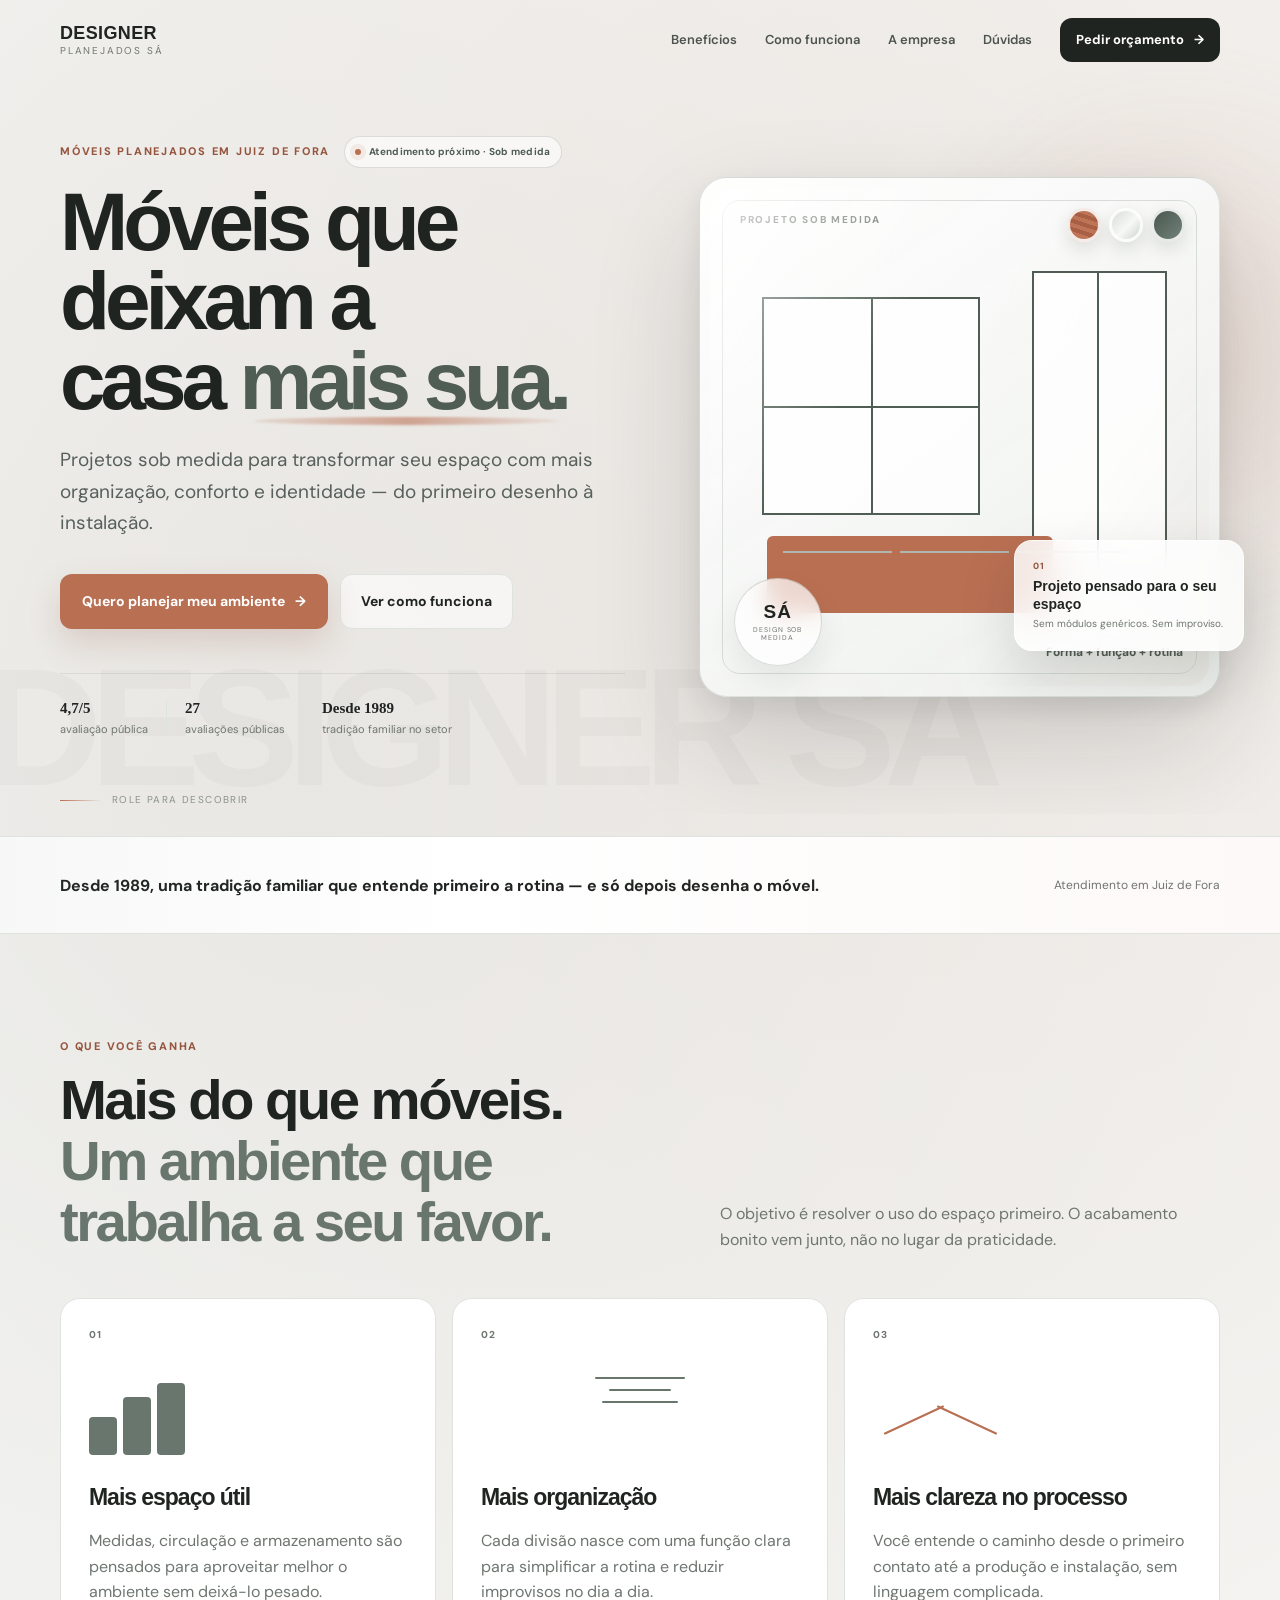
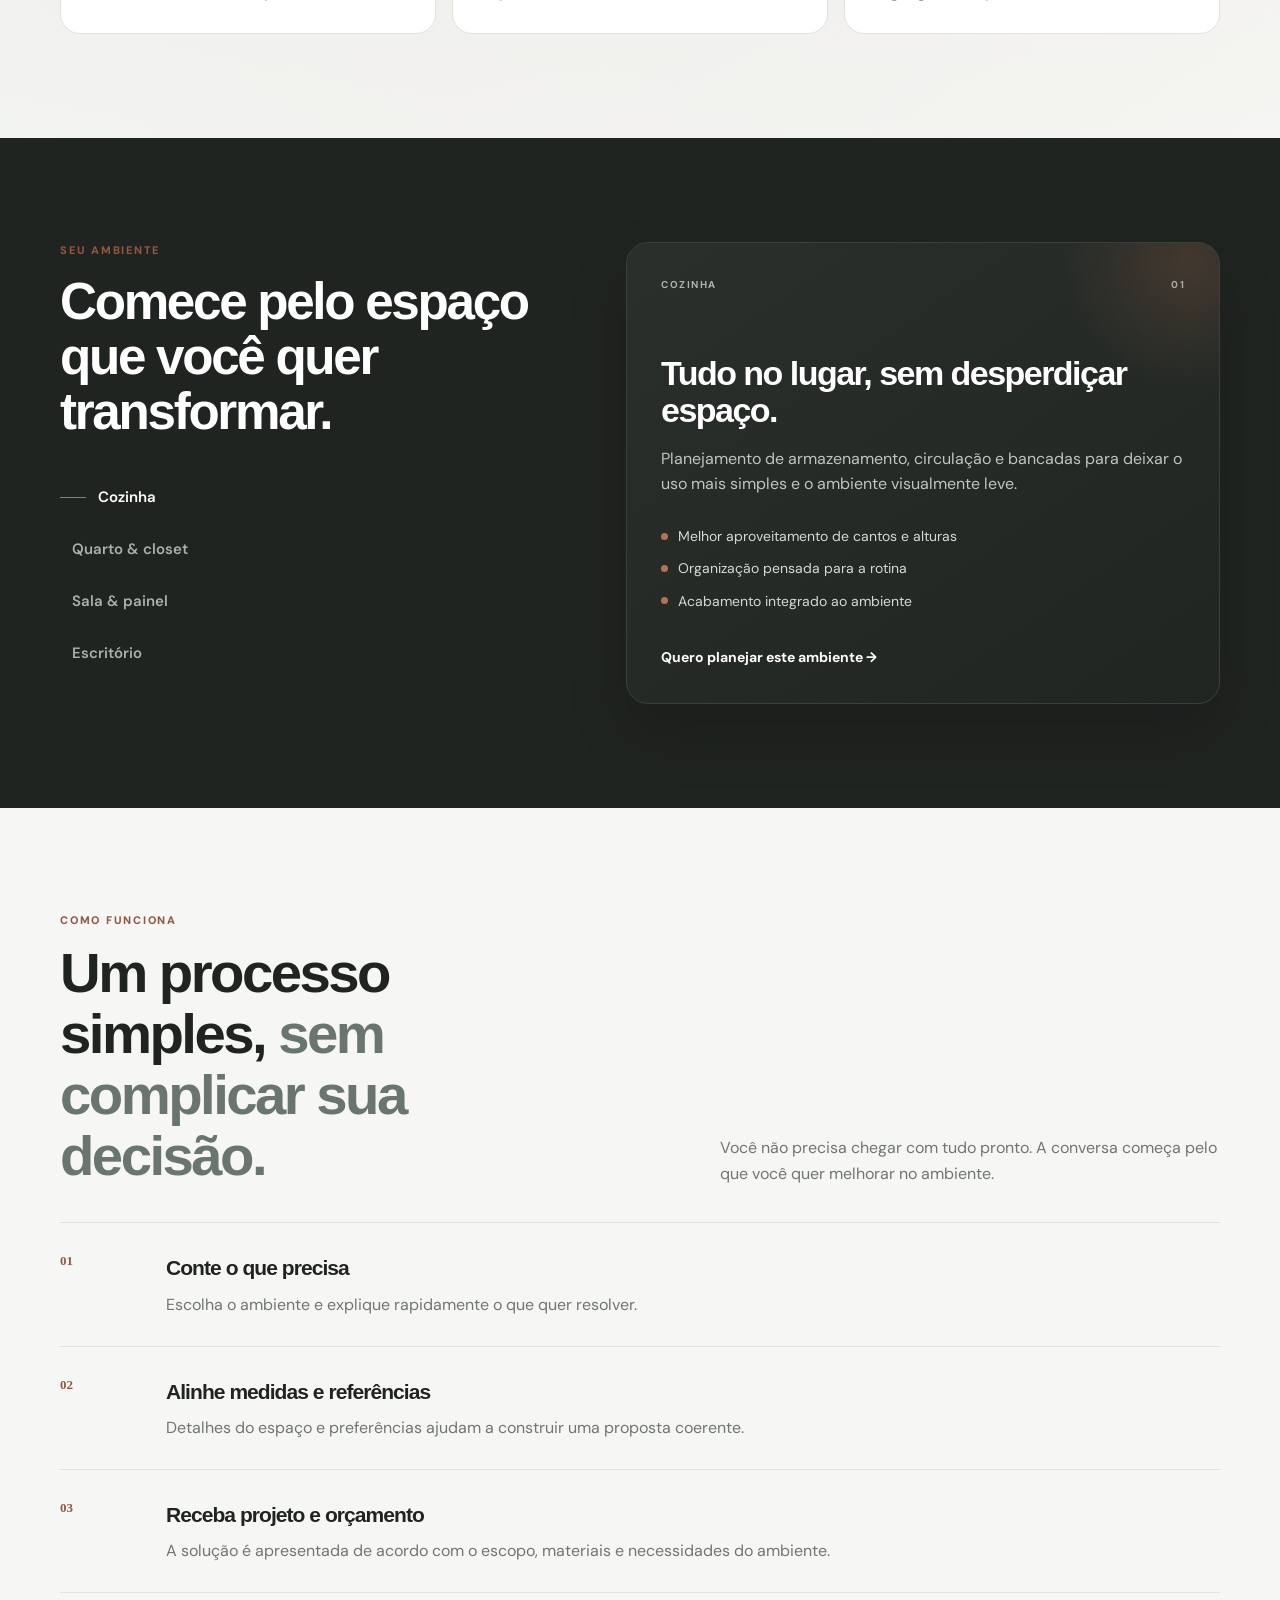
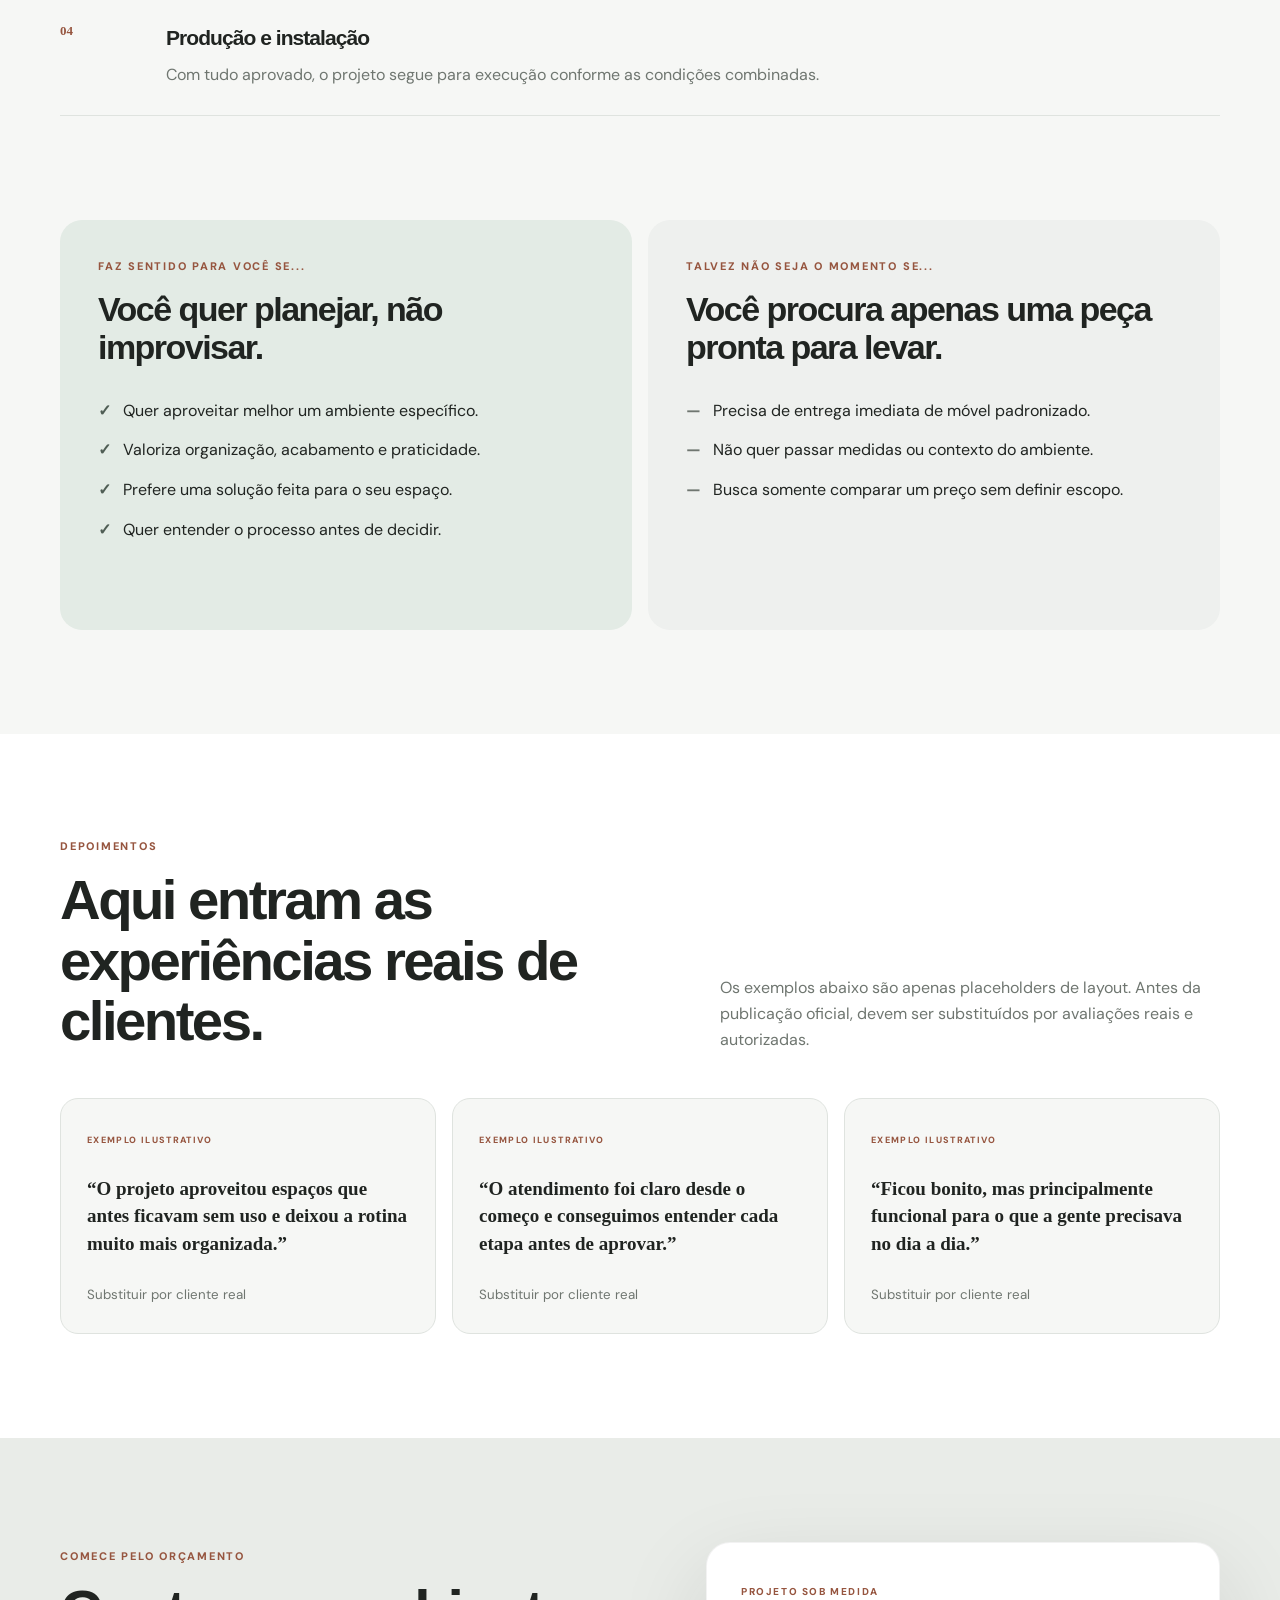
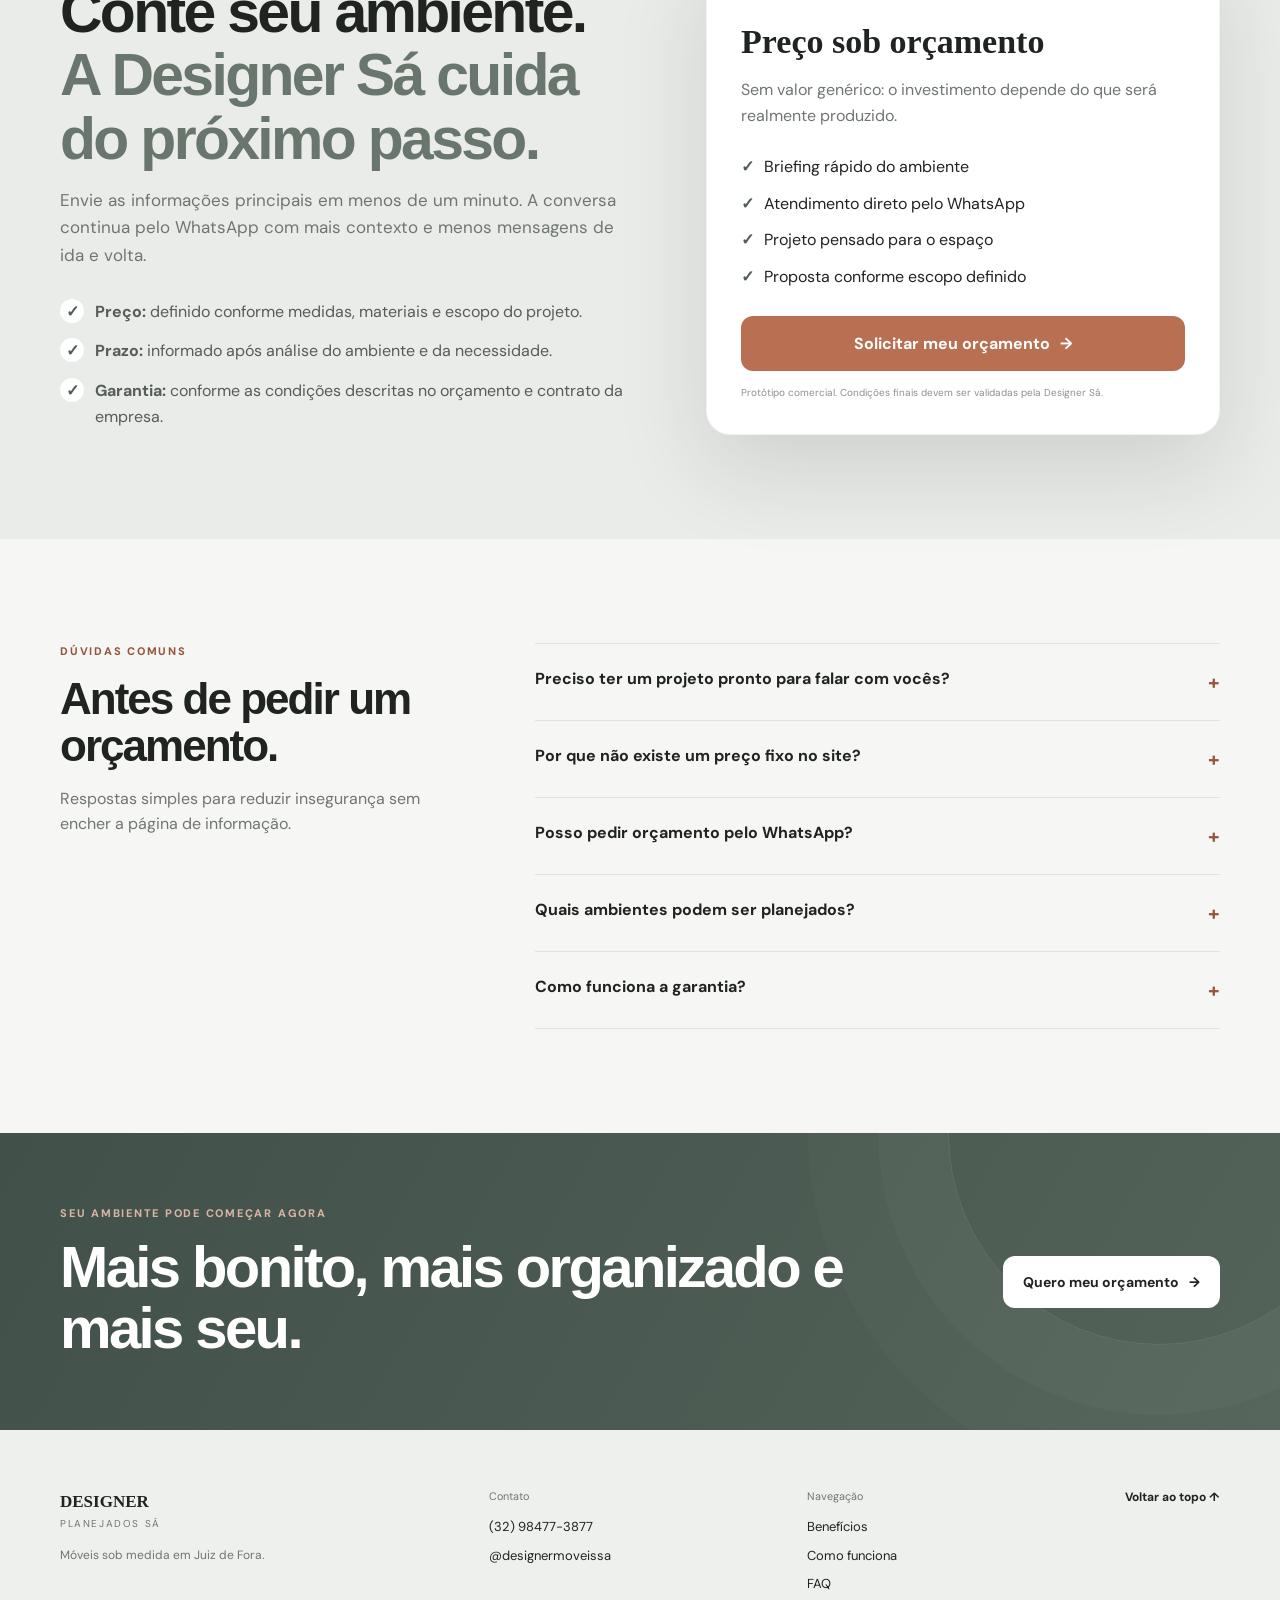
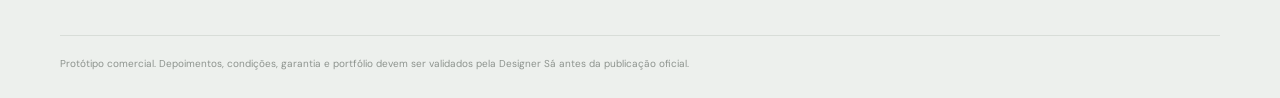
==== commit 5434a861: "feat: refine hero and premium first-impression hierarchy" ====
--- a/index.html
+++ b/index.html
@@ -10,22 +10,36 @@
   <link rel="preconnect" href="https://fonts.gstatic.com" crossorigin />
   <link href="https://fonts.googleapis.com/css2?family=DM+Sans:wght@400;500;600;700&family=Manrope:wght@500;600;700;800&display=swap" rel="stylesheet" />
   <link rel="stylesheet" href="styles.css" />
+  <link rel="stylesheet" href="premium.css" />
 </head>
-<body>
+<body class="premium-polish">
   <header class="site-header" id="siteHeader">
     <div class="container header-inner">
       <a class="brand" href="#inicio" aria-label="Designer Planejados Sá - início">
         <span class="brand-main">DESIGNER</span>
         <span class="brand-sub">PLANEJADOS SÁ</span>
       </a>
+
       <nav class="nav-desktop" aria-label="Navegação principal">
-        <a href="#beneficios">Benefícios</a><a href="#como-funciona">Como funciona</a><a href="#empresa">A empresa</a><a href="#faq">Dúvidas</a>
+        <a href="#beneficios">Benefícios</a>
+        <a href="#como-funciona">Como funciona</a>
+        <a href="#empresa">A empresa</a>
+        <a href="#faq">Dúvidas</a>
       </nav>
+
       <a class="header-cta" href="#oferta">Pedir orçamento <span>→</span></a>
-      <button class="menu-toggle" id="menuToggle" aria-label="Abrir menu" aria-expanded="false"><span></span><span></span></button>
+
+      <button class="menu-toggle" id="menuToggle" aria-label="Abrir menu" aria-expanded="false">
+        <span></span><span></span>
+      </button>
     </div>
+
     <div class="mobile-menu" id="mobileMenu">
-      <a href="#beneficios">Benefícios</a><a href="#como-funciona">Como funciona</a><a href="#empresa">A empresa</a><a href="#faq">Dúvidas</a><a class="mobile-menu-cta" href="#oferta">Pedir orçamento <span>→</span></a>
+      <a href="#beneficios">Benefícios</a>
+      <a href="#como-funciona">Como funciona</a>
+      <a href="#empresa">A empresa</a>
+      <a href="#faq">Dúvidas</a>
+      <a class="mobile-menu-cta" href="#oferta">Pedir orçamento <span>→</span></a>
     </div>
   </header>
 
@@ -33,59 +47,337 @@
     <section class="hero" id="inicio">
       <div class="container hero-layout">
         <div class="hero-copy reveal">
-          <p class="eyebrow">Móveis planejados em Juiz de Fora</p>
-          <h1>Seu espaço pode ser mais bonito <span>e funcionar melhor todos os dias.</span></h1>
-          <p class="hero-lead">A Designer Sá cria móveis sob medida para aproveitar melhor cada ambiente, organizar a rotina e deixar sua casa com a sua cara.</p>
-          <div class="hero-actions"><a class="button button-primary" href="#oferta">Quero planejar meu ambiente <span>→</span></a><a class="button button-ghost" href="#como-funciona">Ver como funciona</a></div>
+          <div class="hero-kicker-row">
+            <p class="eyebrow">Móveis planejados em Juiz de Fora</p>
+            <span class="hero-badge">Atendimento próximo · Sob medida</span>
+          </div>
+          <h1>Móveis que deixam a casa <span>mais sua.</span></h1>
+          <p class="hero-lead">Projetos sob medida para transformar seu espaço com mais organização, conforto e identidade — do primeiro desenho à instalação.</p>
+
+          <div class="hero-actions">
+            <a class="button button-primary" href="#oferta">Quero planejar meu ambiente <span>→</span></a>
+            <a class="button button-ghost" href="#como-funciona">Ver como funciona</a>
+          </div>
+
           <div class="proof-inline" aria-label="Provas de confiança">
-            <div><strong>4,7/5</strong><span>avaliação pública</span></div><i></i><div><strong>27</strong><span>avaliações públicas</span></div><i></i><div><strong>Desde 1989</strong><span>tradição familiar no setor</span></div>
-          </div>
-        </div>
+            <div><strong>4,7/5</strong><span>avaliação pública</span></div>
+            <i></i>
+            <div><strong>27</strong><span>avaliações públicas</span></div>
+            <i></i>
+            <div><strong>Desde 1989</strong><span>tradição familiar no setor</span></div>
+          </div>
+        </div>
+
         <div class="hero-art reveal delay-1" aria-label="Composição visual inspirada em móveis planejados">
-          <div class="room-frame"><div class="frame-label">PROJETO SOB MEDIDA</div><div class="cabinet cabinet-a"><span></span><span></span></div><div class="cabinet cabinet-b"><span></span></div><div class="counter"></div><div class="shelf"><span></span><span></span><span></span></div><div class="measure measure-x">2,80 m</div><div class="measure measure-y">2,40 m</div><div class="room-note">Forma + função + rotina</div></div>
+          <div class="room-frame" id="premiumRoomFrame">
+            <div class="ambient-glow" aria-hidden="true"></div>
+            <div class="frame-label">PROJETO SOB MEDIDA</div>
+            <div class="material-board" aria-hidden="true">
+              <span class="material material-wood"></span>
+              <span class="material material-stone"></span>
+              <span class="material material-green"></span>
+            </div>
+            <div class="cabinet cabinet-a"><span></span><span></span></div>
+            <div class="cabinet cabinet-b"><span></span></div>
+            <div class="counter"></div>
+            <div class="shelf"><span></span><span></span><span></span></div>
+            <div class="measure measure-x">2,80 m</div>
+            <div class="measure measure-y">2,40 m</div>
+            <div class="room-note">Forma + função + rotina</div>
+            <div class="design-seal" aria-hidden="true"><strong>SÁ</strong><span>DESIGN SOB MEDIDA</span></div>
+          </div>
+          <div class="hero-floating-card" aria-hidden="true"><span>01</span><strong>Projeto pensado para o seu espaço</strong><small>Sem módulos genéricos. Sem improviso.</small></div>
           <!-- Substitua esta composição por uma foto real autorizada da Designer Sá quando houver material oficial. -->
         </div>
       </div>
     </section>
 
-    <section class="company-strip" id="empresa"><div class="container company-strip-inner reveal"><p><strong>Uma empresa familiar, próxima e feita para entender o espaço antes de desenhar o móvel.</strong></p><span>Atendimento em Juiz de Fora</span></div></section>
+    <div class="hero-scroll-note" aria-hidden="true"><span></span> role para descobrir</div>
+
+    <section class="company-strip" id="empresa">
+      <div class="container company-strip-inner reveal">
+        <p><strong>Desde 1989, uma tradição familiar que entende primeiro a rotina — e só depois desenha o móvel.</strong></p>
+        <span>Atendimento em Juiz de Fora</span>
+      </div>
+    </section>
 
     <section class="section benefits" id="beneficios">
       <div class="container">
-        <div class="section-intro reveal"><p class="eyebrow">O que você ganha</p><h2>Mais do que móveis. <span>Um ambiente que trabalha a seu favor.</span></h2><p>O objetivo é resolver o uso do espaço primeiro. O acabamento bonito vem junto, não no lugar da praticidade.</p></div>
+        <div class="section-intro reveal">
+          <p class="eyebrow">O que você ganha</p>
+          <h2>Mais do que móveis. <span>Um ambiente que trabalha a seu favor.</span></h2>
+          <p>O objetivo é resolver o uso do espaço primeiro. O acabamento bonito vem junto, não no lugar da praticidade.</p>
+        </div>
+
         <div class="benefit-grid">
-          <article class="benefit-card reveal"><span class="benefit-index">01</span><div class="benefit-icon" aria-hidden="true"><i></i><i></i><i></i></div><h3>Mais espaço útil</h3><p>Medidas, circulação e armazenamento são pensados para aproveitar melhor o ambiente sem deixá-lo pesado.</p></article>
-          <article class="benefit-card reveal delay-1"><span class="benefit-index">02</span><div class="benefit-icon icon-lines" aria-hidden="true"><i></i><i></i><i></i></div><h3>Mais organização</h3><p>Cada divisão nasce com uma função clara para simplificar a rotina e reduzir improvisos no dia a dia.</p></article>
-          <article class="benefit-card reveal delay-2"><span class="benefit-index">03</span><div class="benefit-icon icon-path" aria-hidden="true"><i></i><i></i></div><h3>Mais clareza no processo</h3><p>Você entende o caminho desde o primeiro contato até a produção e instalação, sem linguagem complicada.</p></article>
+          <article class="benefit-card reveal">
+            <span class="benefit-index">01</span>
+            <div class="benefit-icon" aria-hidden="true"><i></i><i></i><i></i></div>
+            <h3>Mais espaço útil</h3>
+            <p>Medidas, circulação e armazenamento são pensados para aproveitar melhor o ambiente sem deixá-lo pesado.</p>
+          </article>
+          <article class="benefit-card reveal delay-1">
+            <span class="benefit-index">02</span>
+            <div class="benefit-icon icon-lines" aria-hidden="true"><i></i><i></i><i></i></div>
+            <h3>Mais organização</h3>
+            <p>Cada divisão nasce com uma função clara para simplificar a rotina e reduzir improvisos no dia a dia.</p>
+          </article>
+          <article class="benefit-card reveal delay-2">
+            <span class="benefit-index">03</span>
+            <div class="benefit-icon icon-path" aria-hidden="true"><i></i><i></i></div>
+            <h3>Mais clareza no processo</h3>
+            <p>Você entende o caminho desde o primeiro contato até a produção e instalação, sem linguagem complicada.</p>
+          </article>
         </div>
       </div>
     </section>
 
     <section class="section room-selector" aria-labelledby="roomTitle">
       <div class="container room-layout reveal">
-        <div class="room-copy"><p class="eyebrow">Seu ambiente</p><h2 id="roomTitle">Comece pelo espaço que você quer transformar.</h2><div class="room-tabs" role="tablist" aria-label="Tipos de ambiente"><button class="room-tab active" data-room="cozinha" role="tab" aria-selected="true">Cozinha</button><button class="room-tab" data-room="closet" role="tab" aria-selected="false">Quarto & closet</button><button class="room-tab" data-room="sala" role="tab" aria-selected="false">Sala & painel</button><button class="room-tab" data-room="escritorio" role="tab" aria-selected="false">Escritório</button></div></div>
-        <div class="room-preview" id="roomPreview"><div class="preview-topline"><span id="roomLabel">COZINHA</span><span id="roomNumber">01</span></div><h3 id="roomHeadline">Tudo no lugar, sem desperdiçar espaço.</h3><p id="roomDescription">Planejamento de armazenamento, circulação e bancadas para deixar o uso mais simples e o ambiente visualmente leve.</p><ul id="roomBenefits"><li>Melhor aproveitamento de cantos e alturas</li><li>Organização pensada para a rotina</li><li>Acabamento integrado ao ambiente</li></ul><a class="text-cta" href="#oferta">Quero planejar este ambiente <span>→</span></a></div>
+        <div class="room-copy">
+          <p class="eyebrow">Seu ambiente</p>
+          <h2 id="roomTitle">Comece pelo espaço que você quer transformar.</h2>
+          <div class="room-tabs" role="tablist" aria-label="Tipos de ambiente">
+            <button class="room-tab active" data-room="cozinha" role="tab" aria-selected="true">Cozinha</button>
+            <button class="room-tab" data-room="closet" role="tab" aria-selected="false">Quarto & closet</button>
+            <button class="room-tab" data-room="sala" role="tab" aria-selected="false">Sala & painel</button>
+            <button class="room-tab" data-room="escritorio" role="tab" aria-selected="false">Escritório</button>
+          </div>
+        </div>
+
+        <div class="room-preview" id="roomPreview">
+          <div class="preview-topline"><span id="roomLabel">COZINHA</span><span id="roomNumber">01</span></div>
+          <h3 id="roomHeadline">Tudo no lugar, sem desperdiçar espaço.</h3>
+          <p id="roomDescription">Planejamento de armazenamento, circulação e bancadas para deixar o uso mais simples e o ambiente visualmente leve.</p>
+          <ul id="roomBenefits">
+            <li>Melhor aproveitamento de cantos e alturas</li>
+            <li>Organização pensada para a rotina</li>
+            <li>Acabamento integrado ao ambiente</li>
+          </ul>
+          <a class="text-cta" href="#oferta">Quero planejar este ambiente <span>→</span></a>
+        </div>
       </div>
     </section>
 
     <section class="section process" id="como-funciona">
-      <div class="container"><div class="section-intro process-intro reveal"><p class="eyebrow">Como funciona</p><h2>Um processo simples, <span>sem complicar sua decisão.</span></h2><p>Você não precisa chegar com tudo pronto. A conversa começa pelo que você quer melhorar no ambiente.</p></div><div class="steps"><article class="step reveal"><strong>01</strong><div><h3>Conte o que precisa</h3><p>Escolha o ambiente e explique rapidamente o que quer resolver.</p></div></article><article class="step reveal"><strong>02</strong><div><h3>Alinhe medidas e referências</h3><p>Detalhes do espaço e preferências ajudam a construir uma proposta coerente.</p></div></article><article class="step reveal"><strong>03</strong><div><h3>Receba projeto e orçamento</h3><p>A solução é apresentada de acordo com o escopo, materiais e necessidades do ambiente.</p></div></article><article class="step reveal"><strong>04</strong><div><h3>Produção e instalação</h3><p>Com tudo aprovado, o projeto segue para execução conforme as condições combinadas.</p></div></article></div></div>
-    </section>
-
-    <section class="section fit-section"><div class="container fit-grid"><div class="fit-card fit-positive reveal"><p class="eyebrow">Faz sentido para você se...</p><h2>Você quer planejar, não improvisar.</h2><ul><li>Quer aproveitar melhor um ambiente específico.</li><li>Valoriza organização, acabamento e praticidade.</li><li>Prefere uma solução feita para o seu espaço.</li><li>Quer entender o processo antes de decidir.</li></ul></div><div class="fit-card fit-neutral reveal delay-1"><p class="eyebrow">Talvez não seja o momento se...</p><h2>Você procura apenas uma peça pronta para levar.</h2><ul><li>Precisa de entrega imediata de móvel padronizado.</li><li>Não quer passar medidas ou contexto do ambiente.</li><li>Busca somente comparar um preço sem definir escopo.</li></ul></div></div></section>
-
-    <section class="section testimonials" aria-labelledby="testimonialsTitle"><div class="container"><div class="section-intro reveal"><p class="eyebrow">Depoimentos</p><h2 id="testimonialsTitle">Aqui entram as experiências reais de clientes.</h2><p>Os exemplos abaixo são apenas placeholders de layout. Antes da publicação oficial, devem ser substituídos por avaliações reais e autorizadas.</p></div><div class="testimonial-grid"><article class="testimonial reveal"><span>EXEMPLO ILUSTRATIVO</span><blockquote>“O projeto aproveitou espaços que antes ficavam sem uso e deixou a rotina muito mais organizada.”</blockquote><small>Substituir por cliente real</small></article><article class="testimonial reveal delay-1"><span>EXEMPLO ILUSTRATIVO</span><blockquote>“O atendimento foi claro desde o começo e conseguimos entender cada etapa antes de aprovar.”</blockquote><small>Substituir por cliente real</small></article><article class="testimonial reveal delay-2"><span>EXEMPLO ILUSTRATIVO</span><blockquote>“Ficou bonito, mas principalmente funcional para o que a gente precisava no dia a dia.”</blockquote><small>Substituir por cliente real</small></article></div></div></section>
-
-    <section class="section offer" id="oferta"><div class="container offer-layout"><div class="offer-copy reveal"><p class="eyebrow">Comece pelo orçamento</p><h2>Conte seu ambiente. <span>A Designer Sá cuida do próximo passo.</span></h2><p>Envie as informações principais em menos de um minuto. A conversa continua pelo WhatsApp com mais contexto e menos mensagens de ida e volta.</p><div class="offer-points"><div><span>✓</span><p><strong>Preço:</strong> definido conforme medidas, materiais e escopo do projeto.</p></div><div><span>✓</span><p><strong>Prazo:</strong> informado após análise do ambiente e da necessidade.</p></div><div><span>✓</span><p><strong>Garantia:</strong> conforme as condições descritas no orçamento e contrato da empresa.</p></div></div></div><aside class="offer-card reveal delay-1"><div class="offer-card-top"><span>PROJETO SOB MEDIDA</span><strong>Preço sob orçamento</strong><p>Sem valor genérico: o investimento depende do que será realmente produzido.</p></div><ul><li>Briefing rápido do ambiente</li><li>Atendimento direto pelo WhatsApp</li><li>Projeto pensado para o espaço</li><li>Proposta conforme escopo definido</li></ul><button class="offer-button" data-open-quote>Solicitar meu orçamento <span>→</span></button><small>Protótipo comercial. Condições finais devem ser validadas pela Designer Sá.</small></aside></div></section>
-
-    <section class="section faq" id="faq"><div class="container faq-layout"><div class="faq-heading reveal"><p class="eyebrow">Dúvidas comuns</p><h2>Antes de pedir um orçamento.</h2><p>Respostas simples para reduzir insegurança sem encher a página de informação.</p></div><div class="faq-list reveal delay-1"><details><summary>Preciso ter um projeto pronto para falar com vocês?<span>+</span></summary><p>Não. Você pode começar contando qual ambiente quer transformar e o que precisa melhorar. Medidas e referências podem entrar na conversa depois.</p></details><details><summary>Por que não existe um preço fixo no site?<span>+</span></summary><p>Porque móveis planejados variam conforme medidas, materiais, quantidade de módulos, ferragens e complexidade. Um preço genérico poderia criar uma expectativa errada.</p></details><details><summary>Posso pedir orçamento pelo WhatsApp?<span>+</span></summary><p>Sim. O formulário desta página organiza as informações e já abre o WhatsApp com o resumo do seu pedido para facilitar o primeiro atendimento.</p></details><details><summary>Quais ambientes podem ser planejados?<span>+</span></summary><p>A página destaca cozinhas, quartos, closets, salas, painéis e escritórios. Outros ambientes podem ser avaliados diretamente com a equipe.</p></details><details><summary>Como funciona a garantia?<span>+</span></summary><p>As condições de garantia devem constar no orçamento ou contrato da empresa. Esta página não inventa prazo ou cobertura que ainda não tenham sido oficialmente confirmados.</p></details></div></div></section>
-
-    <section class="final-cta"><div class="container final-cta-inner reveal"><div><p class="eyebrow light">Seu ambiente pode começar agora</p><h2>Mais bonito, mais organizado e mais seu.</h2></div><a class="button button-light" href="#oferta">Quero meu orçamento <span>→</span></a></div></section>
+      <div class="container">
+        <div class="section-intro process-intro reveal">
+          <p class="eyebrow">Como funciona</p>
+          <h2>Um processo simples, <span>sem complicar sua decisão.</span></h2>
+          <p>Você não precisa chegar com tudo pronto. A conversa começa pelo que você quer melhorar no ambiente.</p>
+        </div>
+
+        <div class="steps">
+          <article class="step reveal"><strong>01</strong><div><h3>Conte o que precisa</h3><p>Escolha o ambiente e explique rapidamente o que quer resolver.</p></div></article>
+          <article class="step reveal"><strong>02</strong><div><h3>Alinhe medidas e referências</h3><p>Detalhes do espaço e preferências ajudam a construir uma proposta coerente.</p></div></article>
+          <article class="step reveal"><strong>03</strong><div><h3>Receba projeto e orçamento</h3><p>A solução é apresentada de acordo com o escopo, materiais e necessidades do ambiente.</p></div></article>
+          <article class="step reveal"><strong>04</strong><div><h3>Produção e instalação</h3><p>Com tudo aprovado, o projeto segue para execução conforme as condições combinadas.</p></div></article>
+        </div>
+      </div>
+    </section>
+
+    <section class="section fit-section">
+      <div class="container fit-grid">
+        <div class="fit-card fit-positive reveal">
+          <p class="eyebrow">Faz sentido para você se...</p>
+          <h2>Você quer planejar, não improvisar.</h2>
+          <ul>
+            <li>Quer aproveitar melhor um ambiente específico.</li>
+            <li>Valoriza organização, acabamento e praticidade.</li>
+            <li>Prefere uma solução feita para o seu espaço.</li>
+            <li>Quer entender o processo antes de decidir.</li>
+          </ul>
+        </div>
+        <div class="fit-card fit-neutral reveal delay-1">
+          <p class="eyebrow">Talvez não seja o momento se...</p>
+          <h2>Você procura apenas uma peça pronta para levar.</h2>
+          <ul>
+            <li>Precisa de entrega imediata de móvel padronizado.</li>
+            <li>Não quer passar medidas ou contexto do ambiente.</li>
+            <li>Busca somente comparar um preço sem definir escopo.</li>
+          </ul>
+        </div>
+      </div>
+    </section>
+
+    <section class="section testimonials" aria-labelledby="testimonialsTitle">
+      <div class="container">
+        <div class="section-intro reveal">
+          <p class="eyebrow">Depoimentos</p>
+          <h2 id="testimonialsTitle">Aqui entram as experiências reais de clientes.</h2>
+          <p>Os exemplos abaixo são apenas placeholders de layout. Antes da publicação oficial, devem ser substituídos por avaliações reais e autorizadas.</p>
+        </div>
+
+        <div class="testimonial-grid">
+          <article class="testimonial reveal">
+            <span>EXEMPLO ILUSTRATIVO</span>
+            <blockquote>“O projeto aproveitou espaços que antes ficavam sem uso e deixou a rotina muito mais organizada.”</blockquote>
+            <small>Substituir por cliente real</small>
+          </article>
+          <article class="testimonial reveal delay-1">
+            <span>EXEMPLO ILUSTRATIVO</span>
+            <blockquote>“O atendimento foi claro desde o começo e conseguimos entender cada etapa antes de aprovar.”</blockquote>
+            <small>Substituir por cliente real</small>
+          </article>
+          <article class="testimonial reveal delay-2">
+            <span>EXEMPLO ILUSTRATIVO</span>
+            <blockquote>“Ficou bonito, mas principalmente funcional para o que a gente precisava no dia a dia.”</blockquote>
+            <small>Substituir por cliente real</small>
+          </article>
+        </div>
+      </div>
+    </section>
+
+    <section class="section offer" id="oferta">
+      <div class="container offer-layout">
+        <div class="offer-copy reveal">
+          <p class="eyebrow">Comece pelo orçamento</p>
+          <h2>Conte seu ambiente. <span>A Designer Sá cuida do próximo passo.</span></h2>
+          <p>Envie as informações principais em menos de um minuto. A conversa continua pelo WhatsApp com mais contexto e menos mensagens de ida e volta.</p>
+
+          <div class="offer-points">
+            <div><span>✓</span><p><strong>Preço:</strong> definido conforme medidas, materiais e escopo do projeto.</p></div>
+            <div><span>✓</span><p><strong>Prazo:</strong> informado após análise do ambiente e da necessidade.</p></div>
+            <div><span>✓</span><p><strong>Garantia:</strong> conforme as condições descritas no orçamento e contrato da empresa.</p></div>
+          </div>
+        </div>
+
+        <aside class="offer-card reveal delay-1">
+          <div class="offer-card-top">
+            <span>PROJETO SOB MEDIDA</span>
+            <strong>Preço sob orçamento</strong>
+            <p>Sem valor genérico: o investimento depende do que será realmente produzido.</p>
+          </div>
+          <ul>
+            <li>Briefing rápido do ambiente</li>
+            <li>Atendimento direto pelo WhatsApp</li>
+            <li>Projeto pensado para o espaço</li>
+            <li>Proposta conforme escopo definido</li>
+          </ul>
+          <button class="offer-button" data-open-quote>Solicitar meu orçamento <span>→</span></button>
+          <small>Protótipo comercial. Condições finais devem ser validadas pela Designer Sá.</small>
+        </aside>
+      </div>
+    </section>
+
+    <section class="section faq" id="faq">
+      <div class="container faq-layout">
+        <div class="faq-heading reveal">
+          <p class="eyebrow">Dúvidas comuns</p>
+          <h2>Antes de pedir um orçamento.</h2>
+          <p>Respostas simples para reduzir insegurança sem encher a página de informação.</p>
+        </div>
+
+        <div class="faq-list reveal delay-1">
+          <details>
+            <summary>Preciso ter um projeto pronto para falar com vocês?<span>+</span></summary>
+            <p>Não. Você pode começar contando qual ambiente quer transformar e o que precisa melhorar. Medidas e referências podem entrar na conversa depois.</p>
+          </details>
+          <details>
+            <summary>Por que não existe um preço fixo no site?<span>+</span></summary>
+            <p>Porque móveis planejados variam conforme medidas, materiais, quantidade de módulos, ferragens e complexidade. Um preço genérico poderia criar uma expectativa errada.</p>
+          </details>
+          <details>
+            <summary>Posso pedir orçamento pelo WhatsApp?<span>+</span></summary>
+            <p>Sim. O formulário desta página organiza as informações e já abre o WhatsApp com o resumo do seu pedido para facilitar o primeiro atendimento.</p>
+          </details>
+          <details>
+            <summary>Quais ambientes podem ser planejados?<span>+</span></summary>
+            <p>A página destaca cozinhas, quartos, closets, salas, painéis e escritórios. Outros ambientes podem ser avaliados diretamente com a equipe.</p>
+          </details>
+          <details>
+            <summary>Como funciona a garantia?<span>+</span></summary>
+            <p>As condições de garantia devem constar no orçamento ou contrato da empresa. Esta página não inventa prazo ou cobertura que ainda não tenham sido oficialmente confirmados.</p>
+          </details>
+        </div>
+      </div>
+    </section>
+
+    <section class="final-cta">
+      <div class="container final-cta-inner reveal">
+        <div>
+          <p class="eyebrow light">Seu ambiente pode começar agora</p>
+          <h2>Mais bonito, mais organizado e mais seu.</h2>
+        </div>
+        <a class="button button-light" href="#oferta">Quero meu orçamento <span>→</span></a>
+      </div>
+    </section>
   </main>
 
-  <footer class="site-footer"><div class="container footer-grid"><div class="footer-brand"><strong>DESIGNER</strong><span>PLANEJADOS SÁ</span><p>Móveis sob medida em Juiz de Fora.</p></div><div><small>Contato</small><a href="https://wa.me/5532984773877" target="_blank" rel="noreferrer">(32) 98477-3877</a><a href="https://instagram.com/designermoveissa" target="_blank" rel="noreferrer">@designermoveissa</a></div><div><small>Navegação</small><a href="#beneficios">Benefícios</a><a href="#como-funciona">Como funciona</a><a href="#faq">FAQ</a></div><a class="back-top" href="#inicio">Voltar ao topo ↑</a></div><div class="container footer-note">Protótipo comercial. Depoimentos, condições, garantia e portfólio devem ser validados pela Designer Sá antes da publicação oficial.</div></footer>
-
-  <div class="quote-overlay" id="quoteOverlay" hidden><button class="quote-backdrop" data-close-quote aria-label="Fechar formulário"></button><aside class="quote-panel" role="dialog" aria-modal="true" aria-labelledby="quoteTitle"><div class="quote-topbar"><div><span>ORÇAMENTO</span><strong id="stepCounter">1 de 4</strong></div><button class="quote-close" data-close-quote aria-label="Fechar">×</button></div><div class="quote-progress"><span id="progressBar"></span></div><div class="quote-content"><section class="quote-step active" data-step="1"><p class="eyebrow">Passo 1</p><h3 id="quoteTitle">Qual ambiente você quer planejar?</h3><p>Escolha uma opção para deixar o atendimento mais objetivo.</p><div class="option-grid" id="ambientOptions"></div></section><section class="quote-step" data-step="2"><p class="eyebrow">Passo 2</p><h3>Em que etapa você está?</h3><p>Não precisa ter tudo definido agora.</p><div class="option-list" id="stageOptions"></div></section><section class="quote-step" data-step="3"><p class="eyebrow">Passo 3</p><h3>Quando pretende começar?</h3><p>Uma estimativa já ajuda no atendimento.</p><div class="option-list" id="deadlineOptions"></div></section><section class="quote-step" data-step="4"><p class="eyebrow">Passo 4</p><h3>Como podemos falar com você?</h3><p>Ao continuar, o resumo será levado para o WhatsApp.</p><div class="form-fields"><label>Nome<input id="nameInput" autocomplete="name" placeholder="Seu nome" /></label><label>WhatsApp<input id="phoneInput" inputmode="tel" autocomplete="tel" placeholder="(32) 99999-9999" /></label><label>Cidade<input id="cityInput" autocomplete="address-level2" value="Juiz de Fora" /></label></div></section></div><div class="quote-actions"><button class="quote-back" id="backButton">← Voltar</button><button class="quote-next" id="continueButton" disabled>Continuar <span>→</span></button></div></aside></div>
+  <footer class="site-footer">
+    <div class="container footer-grid">
+      <div class="footer-brand">
+        <strong>DESIGNER</strong>
+        <span>PLANEJADOS SÁ</span>
+        <p>Móveis sob medida em Juiz de Fora.</p>
+      </div>
+      <div>
+        <small>Contato</small>
+        <a href="https://wa.me/5532984773877" target="_blank" rel="noreferrer">(32) 98477-3877</a>
+        <a href="https://instagram.com/designermoveissa" target="_blank" rel="noreferrer">@designermoveissa</a>
+      </div>
+      <div>
+        <small>Navegação</small>
+        <a href="#beneficios">Benefícios</a>
+        <a href="#como-funciona">Como funciona</a>
+        <a href="#faq">FAQ</a>
+      </div>
+      <a class="back-top" href="#inicio">Voltar ao topo ↑</a>
+    </div>
+    <div class="container footer-note">Protótipo comercial. Depoimentos, condições, garantia e portfólio devem ser validados pela Designer Sá antes da publicação oficial.</div>
+  </footer>
+
+  <div class="quote-overlay" id="quoteOverlay" hidden>
+    <button class="quote-backdrop" data-close-quote aria-label="Fechar formulário"></button>
+    <aside class="quote-panel" role="dialog" aria-modal="true" aria-labelledby="quoteTitle">
+      <div class="quote-topbar">
+        <div><span>ORÇAMENTO</span><strong id="stepCounter">1 de 4</strong></div>
+        <button class="quote-close" data-close-quote aria-label="Fechar">×</button>
+      </div>
+      <div class="quote-progress"><span id="progressBar"></span></div>
+
+      <div class="quote-content">
+        <section class="quote-step active" data-step="1">
+          <p class="eyebrow">Passo 1</p>
+          <h3 id="quoteTitle">Qual ambiente você quer planejar?</h3>
+          <p>Escolha uma opção para deixar o atendimento mais objetivo.</p>
+          <div class="option-grid" id="ambientOptions"></div>
+        </section>
+
+        <section class="quote-step" data-step="2">
+          <p class="eyebrow">Passo 2</p>
+          <h3>Em que etapa você está?</h3>
+          <p>Não precisa ter tudo definido agora.</p>
+          <div class="option-list" id="stageOptions"></div>
+        </section>
+
+        <section class="quote-step" data-step="3">
+          <p class="eyebrow">Passo 3</p>
+          <h3>Quando pretende começar?</h3>
+          <p>Uma estimativa já ajuda no atendimento.</p>
+          <div class="option-list" id="deadlineOptions"></div>
+        </section>
+
+        <section class="quote-step" data-step="4">
+          <p class="eyebrow">Passo 4</p>
+          <h3>Como podemos falar com você?</h3>
+          <p>Ao continuar, o resumo será levado para o WhatsApp.</p>
+          <div class="form-fields">
+            <label>Nome<input id="nameInput" autocomplete="name" placeholder="Seu nome" /></label>
+            <label>WhatsApp<input id="phoneInput" inputmode="tel" autocomplete="tel" placeholder="(32) 99999-9999" /></label>
+            <label>Cidade<input id="cityInput" autocomplete="address-level2" value="Juiz de Fora" /></label>
+          </div>
+        </section>
+      </div>
+
+      <div class="quote-actions">
+        <button class="quote-back" id="backButton">← Voltar</button>
+        <button class="quote-next" id="continueButton" disabled>Continuar <span>→</span></button>
+      </div>
+    </aside>
+  </div>
+
   <script src="app.js"></script>
+  <script src="premium.js"></script>
 </body>
 </html>
--- a/styles.css
+++ b/styles.css
@@ -1,147 +1 @@
-:root{
-  --paper:#f2eee8;
-  --paper-2:#e7e0d7;
-  --ink:#1b1a18;
-  --ink-soft:#302d29;
-  --muted:#766f67;
-  --line:rgba(28,26,24,.14);
-  --accent:#a96649;
-  --accent-soft:#cf9f88;
-  --cream:#fbf8f3;
-  --white:#fff;
-  --dark:#171614;
-  --ease:cubic-bezier(.2,.8,.2,1);
-}
-*{box-sizing:border-box}
-html{scroll-behavior:smooth}
-body{margin:0;background:var(--paper);color:var(--ink);font-family:'DM Sans',Arial,sans-serif;overflow-x:hidden}
-body.panel-open{overflow:hidden}
-button,input{font:inherit}
-button{color:inherit}
-a{color:inherit;text-decoration:none}
-img{display:block;width:100%}
-::selection{background:var(--accent);color:#fff}
-.page-noise{position:fixed;inset:0;pointer-events:none;z-index:200;opacity:.026;background-image:url("data:image/svg+xml,%3Csvg viewBox='0 0 180 180' xmlns='http://www.w3.org/2000/svg'%3E%3Cfilter id='n'%3E%3CfeTurbulence type='fractalNoise' baseFrequency='.8' numOctaves='4' stitchTiles='stitch'/%3E%3C/filter%3E%3Crect width='100%25' height='100%25' filter='url(%23n)' opacity='.6'/%3E%3C/svg%3E")}
-
-.site-header{position:fixed;top:0;left:0;right:0;z-index:80;padding:18px 24px;transition:.45s var(--ease)}
-.nav-shell{height:66px;max-width:1360px;margin:auto;padding:0 20px 0 22px;display:flex;align-items:center;border:1px solid transparent;border-radius:4px;color:#fff;transition:.45s var(--ease)}
-.site-header.scrolled{padding-top:10px}
-.site-header.scrolled .nav-shell{background:rgba(242,238,232,.88);border-color:rgba(24,22,20,.08);backdrop-filter:blur(18px);color:var(--ink);box-shadow:0 12px 35px rgba(22,19,16,.05)}
-.wordmark{border:0;background:transparent;padding:0;display:flex;flex-direction:column;align-items:flex-start;cursor:pointer;min-width:160px}
-.wordmark span{font-family:'Playfair Display',serif;font-size:19px;line-height:.9;letter-spacing:-.03em}
-.wordmark small{margin-top:6px;font-size:8px;letter-spacing:.22em;font-weight:600}
-.nav-links{margin-left:auto;display:flex;gap:28px}
-.nav-links button,.footer-top{border:0;background:transparent;padding:8px 0;cursor:pointer;font-size:12px;font-weight:500;opacity:.82;transition:.2s}
-.nav-links button:hover{opacity:1}
-.nav-cta{margin-left:34px;border:0;border-radius:999px;background:#fff;color:var(--ink);padding:11px 15px 11px 17px;display:flex;align-items:center;gap:20px;cursor:pointer;font-size:12px;font-weight:600;transition:.25s var(--ease)}
-.nav-cta i{font-style:normal;font-size:15px}
-.nav-cta:hover{transform:translateY(-2px)}
-.site-header.scrolled .nav-cta{background:var(--ink);color:#fff}
-.menu-button,.mobile-menu{display:none}
-
-.hero{position:relative;min-height:100svh;background:#26211d;color:#fff;overflow:hidden}
-.hero-image{position:absolute;inset:0;background:url('https://images.unsplash.com/photo-1600585154340-be6161a56a0c?auto=format&fit=crop&w=2200&q=92') center/cover no-repeat;transform:scale(1.035);will-change:transform}
-.hero-wash{position:absolute;inset:0;background:linear-gradient(90deg,rgba(16,14,12,.86) 0%,rgba(16,14,12,.56) 42%,rgba(16,14,12,.18) 75%),linear-gradient(180deg,rgba(0,0,0,.1),rgba(0,0,0,.24))}
-.hero-grid{position:absolute;inset:0;background-image:linear-gradient(to right,transparent calc(25% - .5px),rgba(255,255,255,.08) 25%,transparent calc(25% + .5px),transparent calc(50% - .5px),rgba(255,255,255,.08) 50%,transparent calc(50% + .5px),transparent calc(75% - .5px),rgba(255,255,255,.08) 75%,transparent calc(75% + .5px));opacity:.55}
-.hero-content{position:relative;z-index:2;min-height:100svh;display:grid;grid-template-columns:minmax(0,1.7fr) minmax(250px,.55fr);gap:70px;align-items:end;padding:160px max(5vw,40px) 82px}
-.hero-copy{max-width:950px}
-.overline,.eyebrow{margin:0 0 22px;font-size:10px;line-height:1;text-transform:uppercase;letter-spacing:.22em;font-weight:600}
-.hero h1,.intro-copy h2,.section-heading h2,.principles-head h2,.process-intro h2,.trust-copy h2,.final-content h2{font-family:'Playfair Display',serif;font-weight:500;letter-spacing:-.045em;margin:0}
-.hero h1{font-size:clamp(66px,8.6vw,138px);line-height:.82;max-width:1050px}
-.hero h1 em,.intro-copy h2 em,.principles-head h2 em,.process-intro h2 em,.trust-copy h2 em,.final-content h2 em{font-weight:500;color:var(--accent-soft)}
-.hero-text{font-size:16px;line-height:1.7;max-width:545px;color:rgba(255,255,255,.74);margin:30px 0 0}
-.hero-actions{display:flex;align-items:center;gap:26px;margin-top:36px}
-.primary-cta,.final-button{border:0;background:var(--accent);color:#fff;border-radius:999px;padding:15px 17px 15px 20px;display:inline-flex;align-items:center;gap:34px;cursor:pointer;font-size:12px;font-weight:600;transition:.3s var(--ease)}
-.primary-cta i,.final-button i{font-style:normal;font-size:18px;transition:transform .25s var(--ease)}
-.primary-cta:hover{transform:translateY(-2px);background:#b77658}.primary-cta:hover i,.final-button:hover i{transform:translate(3px,-3px)}
-.quiet-link{border:0;background:transparent;color:inherit;padding:8px 0;display:inline-flex;align-items:center;gap:12px;cursor:pointer;font-size:12px;border-bottom:1px solid rgba(255,255,255,.36)}
-.hero-proof{align-self:end;border-left:1px solid rgba(255,255,255,.25);padding-left:24px;margin-bottom:18px;max-width:260px}
-.proof-line{display:block;width:36px;height:1px;background:var(--accent-soft);margin-bottom:22px}
-.hero-proof p{font-size:11px;color:rgba(255,255,255,.56);margin:0 0 4px}.hero-proof strong{font-family:'Playfair Display',serif;font-size:35px;font-weight:500}.hero-proof small{display:block;margin-top:14px;font-size:11px;line-height:1.6;color:rgba(255,255,255,.56)}
-.hero-index{position:absolute;left:24px;right:24px;bottom:24px;display:flex;justify-content:space-between;z-index:3;font-size:9px;letter-spacing:.16em;opacity:.45}
-
-.intro-section{display:grid;grid-template-columns:.18fr 1.35fr .47fr;gap:40px;align-items:start;padding:148px max(5vw,40px);border-bottom:1px solid var(--line)}
-.intro-number{font-family:'Playfair Display',serif;color:var(--accent);font-size:20px}
-.intro-copy h2{font-size:clamp(42px,5.4vw,78px);line-height:1.02;max-width:980px}
-.intro-copy h2 em{color:var(--ink);opacity:.45}
-.intro-note{margin:34px 0 0;color:var(--muted);font-size:13px;line-height:1.8;max-width:300px}
-
-.rooms-section{padding:126px max(5vw,40px) 138px;background:var(--cream)}
-.section-heading{display:grid;grid-template-columns:1.25fr .55fr;gap:80px;align-items:end;margin-bottom:54px}
-.section-heading h2{font-size:clamp(48px,6vw,88px);line-height:.95}
-.section-heading>p{margin:0 0 5px;color:var(--muted);font-size:13px;line-height:1.75;max-width:420px}
-.room-tabs{display:flex;gap:8px;flex-wrap:wrap;border-bottom:1px solid var(--line);padding-bottom:14px;margin-bottom:20px}
-.room-tab{border:0;background:transparent;padding:9px 13px;border-radius:999px;cursor:pointer;font-size:11px;color:var(--muted);transition:.25s var(--ease)}
-.room-tab.active{background:var(--ink);color:#fff}
-.room-stage{display:grid;grid-template-columns:1.45fr .55fr;min-height:620px;background:var(--paper);overflow:hidden}
-.room-media-wrap{position:relative;overflow:hidden;min-height:620px}
-.room-media-wrap img{height:100%;object-fit:cover;transition:opacity .35s var(--ease),transform .8s var(--ease)}
-.room-stage.is-changing img{opacity:.15;transform:scale(1.035)}
-.room-count{position:absolute;left:20px;bottom:18px;background:rgba(242,238,232,.9);backdrop-filter:blur(12px);padding:8px 10px;font-size:9px;letter-spacing:.14em}
-.room-copy{display:flex;flex-direction:column;justify-content:flex-end;padding:50px 46px 54px}
-.room-copy>span{font-size:9px;letter-spacing:.22em;color:var(--accent);font-weight:600}
-.room-copy h3{font-family:'Playfair Display',serif;font-size:clamp(38px,4vw,62px);line-height:1.02;letter-spacing:-.04em;font-weight:500;margin:16px 0 18px}
-.room-copy p{color:var(--muted);font-size:13px;line-height:1.8;margin:0 0 34px}
-.room-action{border:0;background:transparent;border-top:1px solid var(--line);padding:18px 0 0;display:flex;justify-content:space-between;cursor:pointer;font-size:12px;font-weight:600}
-.reference-note{margin:15px 0 0;color:#9b948c;font-size:9px;line-height:1.5}
-
-.principles-section{background:var(--dark);color:#fff;padding:132px max(5vw,40px)}
-.principles-head{display:grid;grid-template-columns:.45fr 1.55fr;gap:40px;align-items:start;margin-bottom:64px}
-.principles-head .eyebrow{color:rgba(255,255,255,.45);padding-top:13px}
-.principles-head h2{font-size:clamp(48px,6vw,90px);line-height:.98;max-width:1000px}
-.principles-list{border-top:1px solid rgba(255,255,255,.16)}
-.principle{display:grid;grid-template-columns:90px 1fr 30px;gap:24px;align-items:center;padding:30px 4px;border-bottom:1px solid rgba(255,255,255,.16);transition:.3s var(--ease)}
-.principle:hover{padding-left:16px;padding-right:16px;background:rgba(255,255,255,.025)}
-.principle>span{font-size:10px;color:rgba(255,255,255,.4);letter-spacing:.12em}
-.principle h3{font-family:'Playfair Display',serif;font-weight:500;font-size:28px;margin:0 0 5px}.principle p{margin:0;color:rgba(255,255,255,.53);font-size:12px;line-height:1.6;max-width:660px}.principle i{font-style:normal;color:var(--accent-soft)}
-
-.process-section{display:grid;grid-template-columns:.68fr 1.32fr;gap:9vw;padding:140px max(5vw,40px);background:var(--paper)}
-.process-intro{position:sticky;top:130px;align-self:start}
-.process-intro h2{font-size:clamp(46px,5vw,72px);line-height:1.02}
-.process-intro h2 em{color:var(--ink);opacity:.42}
-.process-intro>p:not(.eyebrow){color:var(--muted);font-size:13px;line-height:1.8;max-width:420px;margin:26px 0}
-.dark-link{color:var(--ink);border-bottom-color:rgba(0,0,0,.25)}
-.process-track{position:relative;padding-left:30px}
-.process-track:before{content:'';position:absolute;left:35px;top:12px;bottom:12px;width:1px;background:var(--line)}
-.process-step{position:relative;display:grid;grid-template-columns:52px 18px 1fr;gap:22px;min-height:178px;align-items:start}
-.step-number{font-family:'Playfair Display',serif;font-size:20px;color:var(--accent)}
-.step-dot{position:relative;width:11px;height:11px;border-radius:50%;background:var(--paper);border:2px solid var(--accent);margin-top:6px;z-index:1}
-.process-step h3{font-family:'Playfair Display',serif;font-size:30px;font-weight:500;margin:0 0 10px}.process-step p{margin:0;color:var(--muted);font-size:12px;line-height:1.7;max-width:470px}
-
-.trust-section{display:grid;grid-template-columns:1fr 1fr;min-height:680px;background:var(--cream)}
-.trust-image{min-height:680px;background:url('https://images.unsplash.com/photo-1600566753086-00f18fb6b3ea?auto=format&fit=crop&w=1500&q=88') center/cover no-repeat}
-.trust-copy{display:flex;flex-direction:column;justify-content:center;padding:80px max(6vw,60px)}
-.trust-copy h2{font-size:clamp(46px,5vw,76px);line-height:1.01}
-.trust-copy>p:not(.eyebrow){color:var(--muted);font-size:13px;line-height:1.8;max-width:550px;margin:28px 0 42px}
-.trust-metrics{display:grid;grid-template-columns:repeat(3,1fr);gap:22px;border-top:1px solid var(--line);padding-top:28px}
-.trust-metrics div{display:flex;flex-direction:column;gap:8px}.trust-metrics strong{font-family:'Playfair Display',serif;font-size:31px;font-weight:500}.trust-metrics span{color:var(--muted);font-size:9px;line-height:1.5}
-
-.final-cta{position:relative;min-height:720px;background:#211e1b;color:#fff;display:grid;place-items:center;text-align:center;overflow:hidden;padding:90px 30px}
-.final-orbit{position:absolute;width:min(70vw,900px);aspect-ratio:1;border:1px solid rgba(255,255,255,.09);border-radius:50%}
-.final-orbit:before,.final-orbit:after{content:'';position:absolute;inset:12%;border:1px solid rgba(255,255,255,.07);border-radius:50%}.final-orbit:after{inset:27%}
-.final-content{position:relative;z-index:2;max-width:900px}
-.final-content h2{font-size:clamp(58px,7.2vw,106px);line-height:.92}.final-content p:not(.eyebrow){color:rgba(255,255,255,.57);max-width:480px;margin:28px auto 32px;font-size:13px;line-height:1.75}.final-button{background:#fff;color:var(--ink)}.final-button:hover{transform:translateY(-2px)}
-
-.site-footer{background:#131210;color:#fff;padding:58px max(5vw,40px) 24px}.footer-main{display:grid;grid-template-columns:1.2fr .8fr .8fr auto;gap:50px;align-items:start}.footer-brand{display:flex;flex-direction:column}.footer-brand strong{font-family:'Playfair Display',serif;font-size:26px;font-weight:500}.footer-brand span{font-size:8px;letter-spacing:.22em;margin-top:7px}.footer-column{display:flex;flex-direction:column;gap:8px;font-size:11px;color:rgba(255,255,255,.68)}.footer-column small{font-size:9px;text-transform:uppercase;letter-spacing:.18em;color:rgba(255,255,255,.35);margin-bottom:6px}.footer-column a:hover{color:#fff}.footer-top{color:#fff;opacity:.55}.footer-bottom{border-top:1px solid rgba(255,255,255,.12);margin-top:46px;padding-top:20px;font-size:8px;line-height:1.5;color:rgba(255,255,255,.35)}
-.mobile-sticky{display:none}
-
-.quote-overlay{position:fixed;inset:0;z-index:130;background:rgba(13,12,11,.55);backdrop-filter:blur(6px)}.quote-overlay[hidden]{display:none}.overlay-close-area{position:absolute;inset:0;border:0;background:transparent;cursor:default}.quote-panel{position:absolute;right:0;top:0;bottom:0;width:min(560px,100%);background:var(--cream);display:grid;grid-template-rows:auto 3px 1fr auto;box-shadow:-30px 0 80px rgba(0,0,0,.18);animation:panelIn .42s var(--ease)}
-@keyframes panelIn{from{transform:translateX(100%)}to{transform:translateX(0)}}
-.quote-header{display:flex;justify-content:space-between;align-items:center;padding:24px 28px 18px}.quote-header>div{display:flex;flex-direction:column;gap:4px}.quote-header span{font-size:9px;text-transform:uppercase;letter-spacing:.18em;color:var(--muted)}.quote-header strong{font-size:11px}.quote-close{width:38px;height:38px;border-radius:50%;border:1px solid var(--line);background:transparent;font-size:23px;cursor:pointer}.quote-progress{background:#ddd6cd}.quote-progress span{display:block;width:25%;height:100%;background:var(--accent);transition:.3s var(--ease)}.quote-body{overflow:auto;padding:52px 28px 30px}.quote-step{display:none}.quote-step.active{display:block;animation:stepIn .3s var(--ease)}@keyframes stepIn{from{opacity:0;transform:translateY(9px)}to{opacity:1;transform:none}}.quote-kicker{font-size:9px;text-transform:uppercase;letter-spacing:.18em;color:var(--accent);font-weight:600;margin:0 0 14px}.quote-step h3{font-family:'Playfair Display',serif;font-weight:500;font-size:clamp(34px,4vw,48px);line-height:1.04;letter-spacing:-.035em;margin:0;max-width:440px}.quote-help{font-size:12px;color:var(--muted);line-height:1.6;margin:16px 0 28px}.quote-options{display:grid;gap:9px}.quote-grid{grid-template-columns:1fr 1fr}.quote-options button{border:1px solid var(--line);background:transparent;min-height:56px;padding:14px 15px;text-align:left;cursor:pointer;transition:.2s var(--ease);font-size:11px}.quote-options button:hover{border-color:rgba(169,102,73,.55);background:#fff}.quote-options button.selected{background:var(--ink);color:#fff;border-color:var(--ink)}.form-fields{display:grid;gap:17px}.form-fields label{display:grid;gap:8px;font-size:10px;text-transform:uppercase;letter-spacing:.12em;color:var(--muted)}.form-fields input{border:0;border-bottom:1px solid var(--line);background:transparent;padding:12px 0 13px;font-size:14px;outline:none;color:var(--ink)}.form-fields input:focus{border-color:var(--accent)}.quote-footer{display:flex;justify-content:space-between;gap:18px;padding:18px 28px 24px;border-top:1px solid var(--line)}.quote-back,.quote-next{border:0;background:transparent;min-height:46px;padding:0 4px;cursor:pointer;font-size:11px;font-weight:600}.quote-next{background:var(--ink);color:#fff;border-radius:999px;padding:0 20px;display:flex;align-items:center;gap:25px}.quote-next:disabled{opacity:.28;cursor:not-allowed}
-
-.reveal{opacity:0;transform:translateY(24px);transition:opacity .8s var(--ease),transform .8s var(--ease)}.reveal.in-view{opacity:1;transform:none}.delay-1{transition-delay:.1s}.delay-2{transition-delay:.18s}
-
-@media(max-width:900px){
-  .site-header{padding:10px 12px}.nav-shell{height:60px;padding:0 13px 0 15px}.nav-links,.nav-cta{display:none}.menu-button{margin-left:auto;width:40px;height:40px;border:0;background:transparent;display:flex;flex-direction:column;justify-content:center;align-items:flex-end;gap:6px;cursor:pointer;color:inherit}.menu-button span{display:block;width:21px;height:1px;background:currentColor}.menu-button span:last-child{width:14px}.mobile-menu{display:none;margin:0 12px;background:rgba(242,238,232,.98);color:var(--ink);padding:12px 18px 18px;box-shadow:0 18px 45px rgba(0,0,0,.09)}.mobile-menu.open{display:grid;gap:2px}.mobile-menu>button{border:0;background:transparent;text-align:left;padding:13px 0;font-size:12px}.mobile-menu-cta{border-top:1px solid var(--line)!important;margin-top:6px!important;padding-top:17px!important;font-weight:600}
-  .hero-content{grid-template-columns:1fr;align-items:end;padding:130px 22px 72px}.hero-copy{align-self:end}.hero h1{font-size:clamp(58px,17vw,92px)}.hero-text{font-size:14px;max-width:92%;margin-top:23px}.hero-actions{align-items:flex-start;flex-direction:column;gap:16px;margin-top:28px}.hero-proof{display:none}.hero-grid{background-image:linear-gradient(to right,transparent calc(50% - .5px),rgba(255,255,255,.07) 50%,transparent calc(50% + .5px))}.hero-index{left:14px;right:14px;bottom:14px}
-  .intro-section{grid-template-columns:1fr;padding:90px 22px;gap:18px}.intro-number{display:none}.intro-copy h2{font-size:clamp(40px,12vw,60px)}.intro-note{margin:10px 0 0}
-  .rooms-section{padding:88px 18px}.section-heading{grid-template-columns:1fr;gap:24px;margin-bottom:34px}.section-heading h2{font-size:clamp(44px,13vw,64px)}.room-tabs{overflow:auto;flex-wrap:nowrap;padding-bottom:12px;margin-right:-18px}.room-tab{flex:0 0 auto}.room-stage{grid-template-columns:1fr;min-height:auto}.room-media-wrap{min-height:390px}.room-copy{padding:34px 24px 38px}.room-copy h3{font-size:44px}.room-copy p{max-width:520px}
-  .principles-section{padding:90px 22px}.principles-head{grid-template-columns:1fr;gap:12px}.principles-head h2{font-size:clamp(45px,13vw,64px)}.principle{grid-template-columns:45px 1fr 18px;gap:12px;padding:26px 0}.principle h3{font-size:25px}
-  .process-section{grid-template-columns:1fr;padding:90px 22px;gap:60px}.process-intro{position:static}.process-intro h2{font-size:clamp(44px,12vw,62px)}.process-track{padding-left:0}.process-track:before{left:50px}.process-step{grid-template-columns:38px 18px 1fr;gap:11px;min-height:155px}.process-step h3{font-size:26px}
-  .trust-section{grid-template-columns:1fr}.trust-image{min-height:430px}.trust-copy{padding:70px 22px}.trust-copy h2{font-size:clamp(44px,12vw,64px)}.trust-metrics{grid-template-columns:1fr 1fr}.trust-metrics div:last-child{grid-column:1/-1}
-  .final-cta{min-height:620px;padding:80px 20px}.final-content h2{font-size:clamp(54px,15vw,78px)}.final-orbit{width:95vw}
-  .site-footer{padding:50px 22px 88px}.footer-main{grid-template-columns:1fr 1fr;gap:35px}.footer-brand{grid-column:1/-1}.footer-top{align-self:end;text-align:left}
-  .mobile-sticky{display:flex;position:fixed;left:12px;right:12px;bottom:12px;z-index:70;border:0;background:var(--accent);color:#fff;border-radius:999px;min-height:52px;padding:0 18px;align-items:center;justify-content:space-between;font-size:12px;font-weight:600;box-shadow:0 15px 35px rgba(40,26,18,.25)}
-  .quote-panel{width:100%}.quote-body{padding:42px 20px 24px}.quote-header,.quote-footer{padding-left:20px;padding-right:20px}.quote-grid{grid-template-columns:1fr}.quote-step h3{font-size:40px}
-}
-@media(prefers-reduced-motion:reduce){*{scroll-behavior:auto!important}.reveal{opacity:1;transform:none;transition:none}.hero-image{transform:none!important}.quote-panel,.quote-step{animation:none!important}}
+:root{--bg:#f6f7f5;--surface:#ffffff;--ink:#202421;--muted:#6f7670;--line:#dfe3df;--eucalyptus:#68766d;--eucalyptus-dark:#4f5d54;--wood:#b96f52;--wood-dark:#96553f;--stone:#e9ece8;--soft:#f0f2ef;--shadow:0 24px 70px rgba(28,34,30,.11)}*{box-sizing:border-box}html{scroll-behavior:smooth}body{margin:0;background:var(--bg);color:var(--ink);font-family:'DM Sans',sans-serif;line-height:1.6;-webkit-font-smoothing:antialiased}body.panel-open{overflow:hidden}a{color:inherit;text-decoration:none}button,input{font:inherit}button{color:inherit}.container{width:min(1160px,calc(100% - 48px));margin:0 auto}.site-header{position:fixed;inset:0 0 auto;z-index:50;transition:.25s ease}.site-header.scrolled{background:rgba(246,247,245,.92);backdrop-filter:blur(18px);border-bottom:1px solid rgba(32,36,33,.08)}.header-inner{height:80px;display:flex;align-items:center;gap:28px}.brand{display:flex;flex-direction:column;line-height:.92;min-width:150px}.brand-main{font-family:'Manrope',sans-serif;font-weight:800;font-size:18px;letter-spacing:.02em}.brand-sub{font-size:10px;letter-spacing:.18em;color:var(--muted);margin-top:5px}.nav-desktop{display:flex;gap:28px;margin-left:auto}.nav-desktop a{font-size:13px;font-weight:600;color:#4d544f;transition:.2s}.nav-desktop a:hover{color:var(--wood-dark)}.header-cta,.button,.offer-button{display:inline-flex;align-items:center;justify-content:center;gap:10px;border-radius:12px;transition:.2s ease;font-weight:700}.header-cta{background:var(--ink);color:white;padding:12px 16px;font-size:13px}.header-cta:hover,.button-primary:hover,.offer-button:hover{transform:translateY(-1px);box-shadow:0 10px 24px rgba(32,36,33,.16)}.menu-toggle,.mobile-menu{display:none}.hero{padding:148px 0 76px;min-height:760px;display:flex;align-items:center;overflow:hidden}.hero-layout{display:grid;grid-template-columns:1.04fr .96fr;gap:74px;align-items:center}.eyebrow{margin:0 0 14px;font-size:11px;letter-spacing:.16em;text-transform:uppercase;font-weight:800;color:var(--wood-dark)}.eyebrow.light{color:#d9b3a3}h1,h2,h3{font-family:'Manrope',sans-serif;margin:0;letter-spacing:-.045em}.hero h1{font-size:clamp(48px,6vw,78px);line-height:1.02;max-width:780px;font-weight:800}.hero h1 span,.section-intro h2 span,.offer-copy h2 span{color:var(--eucalyptus)}.hero-lead{font-size:18px;max-width:620px;color:#58605b;margin:24px 0 0}.hero-actions{display:flex;gap:12px;align-items:center;margin-top:32px}.button{padding:15px 20px;font-size:14px}.button-primary{background:var(--wood);color:white}.button-ghost{border:1px solid var(--line);background:rgba(255,255,255,.6)}.button-ghost:hover{background:white;border-color:#cfd5d0}.proof-inline{margin-top:44px;display:flex;align-items:center;gap:18px;flex-wrap:wrap}.proof-inline div{display:flex;flex-direction:column;gap:1px}.proof-inline strong{font-family:'Manrope';font-size:15px}.proof-inline span{font-size:11px;color:var(--muted)}.proof-inline i{width:1px;height:34px;background:var(--line)}.hero-art{position:relative;min-height:520px}.room-frame{position:absolute;inset:0;border:1px solid #cdd3ce;background:linear-gradient(145deg,#fff 0%,#f0f2ef 100%);border-radius:28px;overflow:hidden;box-shadow:var(--shadow)}.room-frame:before{content:"";position:absolute;inset:22px;border:1px solid #d7dcd8;border-radius:18px}.frame-label{position:absolute;top:34px;left:40px;font-size:10px;letter-spacing:.18em;font-weight:800;color:var(--muted)}.cabinet{position:absolute;border:2px solid var(--eucalyptus-dark);background:rgba(255,255,255,.78)}.cabinet span{position:absolute;background:var(--eucalyptus-dark)}.cabinet-a{width:42%;height:42%;left:12%;top:23%}.cabinet-a span:first-child{width:2px;top:0;bottom:0;left:50%}.cabinet-a span:last-child{height:2px;left:0;right:0;top:50%}.cabinet-b{width:26%;height:58%;right:10%;top:18%}.cabinet-b span{width:2px;top:0;bottom:0;left:48%}.counter{position:absolute;width:55%;height:15%;left:13%;bottom:16%;background:var(--wood);border-radius:6px}.shelf{position:absolute;left:16%;right:18%;top:72%;display:flex;gap:8px}.shelf span{height:2px;background:#aeb6b0;flex:1}.measure{position:absolute;font-size:10px;color:var(--muted);font-weight:700;letter-spacing:.08em}.measure-x{bottom:8%;left:35%}.measure-y{right:3%;top:45%;transform:rotate(90deg)}.room-note{position:absolute;right:36px;bottom:34px;font-size:12px;font-weight:700;color:var(--eucalyptus-dark)}.company-strip{border-top:1px solid var(--line);border-bottom:1px solid var(--line);background:var(--surface)}.company-strip-inner{min-height:96px;display:flex;align-items:center;justify-content:space-between;gap:30px}.company-strip p{margin:0;max-width:760px;font-size:16px}.company-strip span{font-size:12px;color:var(--muted)}.section{padding:104px 0}.section-intro{display:grid;grid-template-columns:1fr 1fr;column-gap:70px;align-items:end;margin-bottom:46px}.section-intro .eyebrow{grid-column:1/-1}.section-intro h2{font-size:clamp(36px,4.4vw,58px);line-height:1.08;font-weight:800}.section-intro>p:last-child{margin:0;color:var(--muted);max-width:500px;justify-self:end}.benefit-grid{display:grid;grid-template-columns:repeat(3,1fr);gap:16px}.benefit-card{background:white;border:1px solid var(--line);border-radius:20px;padding:28px;min-height:320px;display:flex;flex-direction:column}.benefit-index{font-size:10px;color:var(--muted);font-weight:800;letter-spacing:.12em}.benefit-icon{height:78px;margin:34px 0 24px;display:flex;align-items:flex-end;gap:6px}.benefit-icon i{display:block;width:28px;background:var(--eucalyptus);border-radius:4px}.benefit-icon i:nth-child(1){height:38px}.benefit-icon i:nth-child(2){height:58px}.benefit-icon i:nth-child(3){height:72px}.icon-lines{align-items:center;flex-direction:column;gap:10px}.icon-lines i{height:2px!important;width:90px}.icon-lines i:nth-child(2){width:62px}.icon-lines i:nth-child(3){width:76px}.icon-path{position:relative}.icon-path i{position:absolute;width:66px!important;height:2px!important;background:var(--wood);transform:rotate(-25deg);left:8px;top:42px}.icon-path i:last-child{transform:rotate(25deg);left:61px}.benefit-card h3{font-size:23px}.benefit-card p{color:var(--muted);margin:12px 0 0}.room-selector{background:var(--ink);color:white}.room-layout{display:grid;grid-template-columns:.9fr 1.1fr;gap:80px;align-items:start}.room-copy h2{font-size:clamp(36px,4vw,54px);line-height:1.08;max-width:500px}.room-tabs{display:flex;flex-direction:column;gap:4px;margin-top:34px}.room-tab{border:0;background:transparent;color:#a9b0ab;text-align:left;padding:12px 0;font-size:15px;font-weight:600;cursor:pointer;display:flex;align-items:center;gap:12px}.room-tab:before{content:"";width:0;height:1px;background:var(--wood);transition:.2s}.room-tab.active{color:white}.room-tab.active:before{width:26px}.room-preview{background:#2a2f2b;border:1px solid #3a413b;border-radius:22px;padding:34px;min-height:460px;display:flex;flex-direction:column;transition:.25s ease}.room-preview.is-changing{opacity:.45;transform:translateY(4px)}.preview-topline{display:flex;justify-content:space-between;color:#aeb5b0;font-size:10px;letter-spacing:.15em;font-weight:700}.room-preview h3{font-size:34px;line-height:1.1;margin-top:62px;max-width:520px}.room-preview>p{color:#bfc5c0;margin:16px 0 0;max-width:560px}.room-preview ul{margin:28px 0 34px;padding:0;list-style:none;display:grid;gap:10px}.room-preview li{color:#d4d9d5;font-size:14px;display:flex;align-items:center;gap:10px}.room-preview li:before{content:"";width:7px;height:7px;border-radius:50%;background:var(--wood)}.text-cta{margin-top:auto;color:white;font-weight:700;font-size:14px}.process-intro{margin-bottom:36px}.steps{border-top:1px solid var(--line)}.step{display:grid;grid-template-columns:80px 1fr;gap:26px;padding:28px 0;border-bottom:1px solid var(--line)}.step>strong{font-family:'Manrope';color:var(--wood-dark);font-size:13px}.step h3{font-size:21px}.step p{margin:7px 0 0;color:var(--muted)}.fit-section{padding-top:0}.fit-grid{display:grid;grid-template-columns:1fr 1fr;gap:16px}.fit-card{border-radius:22px;padding:38px;min-height:410px}.fit-card h2{font-size:34px;line-height:1.12;max-width:520px}.fit-card ul{list-style:none;padding:0;margin:32px 0 0;display:grid;gap:14px}.fit-card li{display:flex;gap:12px}.fit-card li:before{content:"✓";font-weight:800}.fit-positive{background:#e3ebe5}.fit-positive li:before{color:var(--eucalyptus-dark)}.fit-neutral{background:#eef0ee}.fit-neutral li:before{content:"—";color:var(--muted)}.testimonials{background:white}.testimonial-grid{display:grid;grid-template-columns:repeat(3,1fr);gap:16px}.testimonial{border:1px solid var(--line);border-radius:18px;padding:26px;background:var(--bg)}.testimonial>span{font-size:9px;letter-spacing:.15em;font-weight:800;color:var(--wood-dark)}.testimonial blockquote{margin:24px 0;font-family:'Manrope';font-size:19px;line-height:1.45;font-weight:600}.testimonial small{color:var(--muted)}.offer{background:var(--stone)}.offer-layout{display:grid;grid-template-columns:1.05fr .95fr;gap:78px;align-items:center}.offer-copy h2{font-size:clamp(38px,4.6vw,60px);line-height:1.08}.offer-copy>p:not(.eyebrow){color:var(--muted);font-size:17px;max-width:600px}.offer-points{display:grid;gap:14px;margin-top:30px}.offer-points>div{display:flex;gap:11px;align-items:flex-start}.offer-points span{width:24px;height:24px;border-radius:50%;background:white;display:grid;place-items:center;color:var(--eucalyptus-dark);font-weight:800;flex:0 0 auto}.offer-points p{margin:0;color:#565d58}.offer-card{background:white;border-radius:24px;padding:34px;box-shadow:var(--shadow)}.offer-card-top>span{font-size:10px;letter-spacing:.16em;font-weight:800;color:var(--wood-dark)}.offer-card-top strong{display:block;font-family:'Manrope';font-size:34px;margin-top:12px}.offer-card-top p{color:var(--muted);margin:8px 0 0}.offer-card ul{list-style:none;padding:0;margin:26px 0;display:grid;gap:11px}.offer-card li{display:flex;gap:10px}.offer-card li:before{content:"✓";color:var(--eucalyptus-dark);font-weight:800}.offer-button{width:100%;border:0;background:var(--wood);color:white;padding:15px 20px;cursor:pointer}.offer-card>small{display:block;margin-top:14px;color:#8c918d;font-size:10px;line-height:1.5}.faq-layout{display:grid;grid-template-columns:.72fr 1.28fr;gap:90px}.faq-heading h2{font-size:44px;line-height:1.08}.faq-heading>p:last-child{color:var(--muted);max-width:380px}.faq-list{border-top:1px solid var(--line)}details{border-bottom:1px solid var(--line)}summary{list-style:none;cursor:pointer;padding:22px 0;display:flex;justify-content:space-between;gap:20px;font-weight:700}summary::-webkit-details-marker{display:none}summary span{font-size:20px;color:var(--wood-dark);transition:.2s}details[open] summary span{transform:rotate(45deg)}details p{margin:-4px 0 22px;color:var(--muted);max-width:760px}.final-cta{background:var(--eucalyptus-dark);color:white;padding:72px 0}.final-cta-inner{display:flex;justify-content:space-between;align-items:center;gap:40px}.final-cta h2{font-size:clamp(36px,5vw,58px);line-height:1.05}.button-light{background:white;color:var(--ink);white-space:nowrap}.site-footer{padding:58px 0 26px;background:#edf0ed}.footer-grid{display:grid;grid-template-columns:1.4fr 1fr 1fr auto;gap:40px}.footer-brand{display:flex;flex-direction:column}.footer-brand strong{font-family:'Manrope';font-size:17px}.footer-brand span{font-size:10px;letter-spacing:.16em;color:var(--muted)}.footer-brand p{font-size:12px;color:var(--muted);margin:14px 0 0}.footer-grid>div:not(.footer-brand){display:flex;flex-direction:column;gap:8px;font-size:13px}.footer-grid small{color:var(--muted);margin-bottom:3px}.back-top{font-size:12px;font-weight:700}.footer-note{border-top:1px solid #d8ddd8;margin-top:40px;padding-top:20px;font-size:10px;color:#8d938e}.quote-overlay{position:fixed;inset:0;z-index:100;display:flex;justify-content:flex-end}.quote-overlay[hidden]{display:none}.quote-backdrop{position:absolute;inset:0;border:0;background:rgba(18,22,19,.58);backdrop-filter:blur(4px)}.quote-panel{position:relative;z-index:2;width:min(580px,100%);height:100%;background:white;display:flex;flex-direction:column;box-shadow:-30px 0 80px rgba(0,0,0,.18)}.quote-topbar{padding:20px 24px;display:flex;align-items:center;justify-content:space-between}.quote-topbar>div{display:flex;flex-direction:column;gap:3px}.quote-topbar span{font-size:9px;letter-spacing:.15em;color:var(--muted);font-weight:800}.quote-topbar strong{font-size:12px}.quote-close{border:1px solid var(--line);background:white;width:38px;height:38px;border-radius:50%;font-size:23px;cursor:pointer}.quote-progress{height:3px;background:#edf0ed}.quote-progress span{display:block;height:100%;width:25%;background:var(--wood);transition:.2s}.quote-content{padding:42px 28px;overflow:auto;flex:1}.quote-step{display:none}.quote-step.active{display:block}.quote-step h3{font-size:32px;line-height:1.14}.quote-step>p:not(.eyebrow){color:var(--muted);margin:10px 0 25px}.option-grid{display:grid;grid-template-columns:1fr 1fr;gap:10px}.option-list{display:grid;gap:10px}.option-grid button,.option-list button{min-height:52px;border:1px solid var(--line);background:#fafbfa;border-radius:10px;padding:13px;text-align:left;cursor:pointer;font-weight:600}.option-grid button:hover,.option-list button:hover,.option-grid button.selected,.option-list button.selected{border-color:var(--wood);background:#fff7f3}.form-fields{display:grid;gap:15px}.form-fields label{display:grid;gap:7px;font-size:12px;font-weight:700}.form-fields input{width:100%;border:1px solid var(--line);border-radius:10px;padding:14px;outline:none}.form-fields input:focus{border-color:var(--wood);box-shadow:0 0 0 3px rgba(185,111,82,.12)}.quote-actions{border-top:1px solid var(--line);padding:16px 24px;display:flex;justify-content:space-between;gap:12px}.quote-back,.quote-next{border:0;border-radius:10px;min-height:46px;padding:0 17px;font-weight:700;cursor:pointer}.quote-back{background:transparent}.quote-next{background:var(--ink);color:white}.quote-next:disabled{opacity:.32;cursor:not-allowed}.reveal{opacity:0;transform:translateY(16px);transition:opacity .6s ease,transform .6s ease}.reveal.in-view{opacity:1;transform:none}.delay-1{transition-delay:.08s}.delay-2{transition-delay:.16s}@media(max-width:900px){.container{width:min(100% - 30px,720px)}.header-inner{height:68px}.nav-desktop,.header-cta{display:none}.menu-toggle{display:flex;margin-left:auto;width:42px;height:42px;border:0;background:transparent;flex-direction:column;justify-content:center;gap:6px}.menu-toggle span{width:22px;height:1px;background:var(--ink)}.mobile-menu{display:none;background:rgba(246,247,245,.98);border-top:1px solid var(--line);padding:12px 18px 20px}.mobile-menu.open{display:grid}.mobile-menu a{padding:11px 0;font-weight:600;font-size:14px}.mobile-menu-cta{margin-top:8px;background:var(--ink);color:white!important;border-radius:10px;text-align:center;padding:13px!important}.hero{padding:112px 0 64px;min-height:auto}.hero-layout,.room-layout,.offer-layout,.faq-layout{grid-template-columns:1fr;gap:46px}.hero h1{font-size:clamp(44px,12vw,62px)}.hero-lead{font-size:16px}.hero-actions{align-items:stretch;flex-direction:column}.button{width:100%}.proof-inline{gap:12px;margin-top:34px}.proof-inline i{display:none}.proof-inline div{width:calc(50% - 6px)}.proof-inline div:last-child{width:100%}.hero-art{min-height:420px}.company-strip-inner{min-height:110px;flex-direction:column;align-items:flex-start;justify-content:center;gap:4px}.section{padding:74px 0}.section-intro{grid-template-columns:1fr;gap:20px}.section-intro>p:last-child{justify-self:start}.benefit-grid,.testimonial-grid,.fit-grid{grid-template-columns:1fr}.benefit-card{min-height:270px}.room-preview{min-height:390px}.room-preview h3{margin-top:42px;font-size:30px}.step{grid-template-columns:45px 1fr}.fit-card{min-height:auto}.offer-card{padding:25px}.faq-heading h2{font-size:36px}.final-cta-inner{flex-direction:column;align-items:flex-start}.button-light{width:auto}.footer-grid{grid-template-columns:1fr 1fr}.footer-brand{grid-column:1/-1}.back-top{align-self:end}.quote-panel{width:100%}.quote-content{padding:34px 20px}.option-grid{grid-template-columns:1fr}.quote-step h3{font-size:28px}}@media(max-width:520px){.container{width:calc(100% - 24px)}.hero-art{min-height:350px}.room-frame{border-radius:20px}.cabinet-a{left:8%;width:46%}.cabinet-b{right:7%;width:29%}.counter{left:9%;width:58%}.section-intro h2{font-size:34px}.room-layout{gap:32px}.fit-card{padding:27px}.testimonial{padding:22px}.footer-grid{grid-template-columns:1fr}.back-top{align-self:start}.proof-inline div{width:100%}}@media(prefers-reduced-motion:reduce){html{scroll-behavior:auto}.reveal{opacity:1;transform:none;transition:none}.header-cta,.button,.offer-button,.room-preview{transition:none}}
--- a/premium.css
+++ b/premium.css
@@ -0,0 +1,32 @@
+/* V3.1 — Premium polish */
+.premium-polish{background:
+  radial-gradient(circle at 74% 7%,rgba(185,111,82,.08),transparent 28%),
+  radial-gradient(circle at 20% 12%,rgba(104,118,109,.08),transparent 24%),
+  var(--bg)}
+.premium-polish .site-header:before{content:"";position:absolute;inset:0;pointer-events:none;background:linear-gradient(90deg,transparent,rgba(255,255,255,.58),transparent);opacity:0;transform:translateX(-45%)}
+.premium-polish .site-header.scrolled:before{animation:headerShine .9s ease both}
+@keyframes headerShine{0%{opacity:0;transform:translateX(-45%)}35%{opacity:.45}100%{opacity:0;transform:translateX(45%)}}
+.premium-polish .hero{position:relative;isolation:isolate;padding-top:136px}
+.premium-polish .hero:before{content:"";position:absolute;z-index:-2;width:620px;height:620px;border-radius:50%;right:-210px;top:45px;background:radial-gradient(circle,rgba(185,111,82,.14),rgba(185,111,82,.04) 48%,transparent 72%);filter:blur(2px)}
+.premium-polish .hero:after{content:"DESIGNER SÁ";position:absolute;z-index:-3;left:-18px;bottom:20px;font:800 clamp(88px,13vw,190px)/.8 'Manrope',sans-serif;letter-spacing:-.075em;color:rgba(32,36,33,.026);white-space:nowrap;pointer-events:none}
+.hero-kicker-row{display:flex;align-items:center;gap:14px;flex-wrap:wrap;margin-bottom:14px}.hero-kicker-row .eyebrow{margin:0}.hero-badge{display:inline-flex;align-items:center;gap:8px;padding:7px 10px;border:1px solid rgba(79,93,84,.18);border-radius:999px;background:rgba(255,255,255,.62);backdrop-filter:blur(10px);font-size:10px;font-weight:700;color:var(--eucalyptus-dark);letter-spacing:.03em}.hero-badge:before{content:"";width:6px;height:6px;border-radius:50%;background:var(--wood);box-shadow:0 0 0 5px rgba(185,111,82,.10)}
+.premium-polish .hero h1{font-size:clamp(52px,6.4vw,84px);line-height:.97;max-width:760px;letter-spacing:-.062em;text-wrap:balance}.premium-polish .hero h1 span{position:relative;display:inline-block;color:var(--eucalyptus-dark)}.premium-polish .hero h1 span:after{content:"";position:absolute;left:4%;right:2%;bottom:-5px;height:8px;border-radius:50%;background:linear-gradient(90deg,rgba(185,111,82,.14),rgba(185,111,82,.58),rgba(185,111,82,.08));filter:blur(1px);transform:skewX(-18deg)}
+.premium-polish .hero-lead{font-size:19px;line-height:1.65;max-width:585px}.premium-polish .hero-actions{margin-top:36px}
+.premium-polish .button-primary,.premium-polish .header-cta,.premium-polish .offer-button{position:relative;overflow:hidden}.premium-polish .button-primary:before,.premium-polish .header-cta:before,.premium-polish .offer-button:before{content:"";position:absolute;inset:0;background:linear-gradient(110deg,transparent 22%,rgba(255,255,255,.24) 45%,transparent 68%);transform:translateX(-120%);transition:transform .7s ease}.premium-polish .button-primary:hover:before,.premium-polish .header-cta:hover:before,.premium-polish .offer-button:hover:before{transform:translateX(120%)}
+.premium-polish .button-primary{padding:16px 22px;box-shadow:0 14px 32px rgba(150,85,63,.20)}.premium-polish .button-primary span:last-child,.premium-polish .header-cta span:last-child,.premium-polish .offer-button span:last-child{transition:transform .2s ease}.premium-polish .button-primary:hover span:last-child,.premium-polish .header-cta:hover span:last-child,.premium-polish .offer-button:hover span:last-child{transform:translateX(4px)}
+.premium-polish .proof-inline{padding-top:22px;border-top:1px solid rgba(32,36,33,.08);max-width:650px}
+.premium-polish .hero-art{perspective:1200px;transform-style:preserve-3d}
+.premium-polish .room-frame{overflow:visible;border-color:rgba(79,93,84,.18);background:linear-gradient(145deg,rgba(255,255,255,.96),rgba(237,240,237,.92));box-shadow:0 46px 110px rgba(28,34,30,.16),0 10px 30px rgba(28,34,30,.08);transform-style:preserve-3d;transition:transform .22s ease-out,box-shadow .3s ease}.premium-polish .room-frame:after{content:"";position:absolute;inset:10px;border-radius:22px;background:linear-gradient(125deg,rgba(255,255,255,.75),transparent 34%,transparent 70%,rgba(185,111,82,.05));pointer-events:none;z-index:8}.ambient-glow{position:absolute;width:230px;height:230px;border-radius:50%;right:7%;bottom:8%;background:radial-gradient(circle,rgba(185,111,82,.22),rgba(185,111,82,.04) 55%,transparent 72%);filter:blur(8px);pointer-events:none}.material-board{position:absolute;display:flex;gap:8px;right:34px;top:30px;z-index:9}.material{width:34px;height:34px;border-radius:50%;border:3px solid rgba(255,255,255,.86);box-shadow:0 7px 18px rgba(32,36,33,.13)}.material-wood{background:repeating-linear-gradient(18deg,#a95f43 0 4px,#bd7457 4px 8px)}.material-stone{background:linear-gradient(135deg,#d8dcd7,#f7f8f7 55%,#cfd5d0)}.material-green{background:linear-gradient(135deg,#49574f,#738278)}
+.design-seal{position:absolute;left:34px;bottom:30px;z-index:9;width:88px;height:88px;border:1px solid rgba(32,36,33,.15);border-radius:50%;background:rgba(255,255,255,.72);backdrop-filter:blur(12px);display:grid;place-items:center;align-content:center;text-align:center;box-shadow:0 14px 30px rgba(28,34,30,.08)}.design-seal strong{font:800 19px/1 'Manrope',sans-serif;letter-spacing:.05em}.design-seal span{margin-top:5px;font-size:7px;line-height:1.2;letter-spacing:.13em;color:var(--muted);max-width:62px}
+.hero-floating-card{position:absolute;z-index:12;right:-24px;bottom:46px;width:230px;padding:18px;border:1px solid rgba(255,255,255,.72);border-radius:18px;background:rgba(255,255,255,.84);backdrop-filter:blur(18px);box-shadow:0 24px 55px rgba(28,34,30,.15);display:grid;gap:3px;animation:floatCard 5.4s ease-in-out infinite}.hero-floating-card span{font-size:9px;letter-spacing:.14em;color:var(--wood-dark);font-weight:800}.hero-floating-card strong{font:700 14px/1.3 'Manrope',sans-serif}.hero-floating-card small{font-size:10px;color:var(--muted)}@keyframes floatCard{0%,100%{transform:translateY(0)}50%{transform:translateY(-8px)}}
+.hero-scroll-note{width:min(1160px,calc(100% - 48px));margin:-22px auto 28px;display:flex;align-items:center;gap:10px;font-size:10px;text-transform:uppercase;letter-spacing:.14em;color:#8b918c}.hero-scroll-note span{width:42px;height:1px;background:linear-gradient(90deg,var(--wood),transparent);animation:scrollLine 1.9s ease-in-out infinite}@keyframes scrollLine{0%,100%{transform:scaleX(.55);transform-origin:left}50%{transform:scaleX(1)}}
+.premium-polish .company-strip{position:relative;overflow:hidden}.premium-polish .company-strip:before{content:"";position:absolute;inset:0;background:linear-gradient(90deg,rgba(104,118,109,.055),transparent 36%,rgba(185,111,82,.045));pointer-events:none}
+.premium-polish .benefit-card,.premium-polish .testimonial,.premium-polish .fit-card,.premium-polish .offer-card{position:relative;overflow:hidden;transition:transform .28s ease,box-shadow .28s ease,border-color .28s ease}.premium-polish .benefit-card:before,.premium-polish .testimonial:before{content:"";position:absolute;inset:0 auto 0 0;width:3px;background:linear-gradient(var(--wood),var(--eucalyptus));transform:scaleY(0);transform-origin:bottom;transition:transform .28s ease}.premium-polish .benefit-card:hover,.premium-polish .testimonial:hover{transform:translateY(-6px);box-shadow:0 24px 55px rgba(28,34,30,.09);border-color:#cfd6d0}.premium-polish .benefit-card:hover:before,.premium-polish .testimonial:hover:before{transform:scaleY(1)}
+.premium-polish .room-preview{position:relative;overflow:hidden;background:linear-gradient(145deg,#292f2b,#202521);box-shadow:0 28px 60px rgba(0,0,0,.16)}.premium-polish .room-preview:after{content:"";position:absolute;width:260px;height:260px;border-radius:50%;right:-100px;top:-110px;background:radial-gradient(circle,rgba(185,111,82,.20),transparent 70%);pointer-events:none}.premium-polish .room-tab{position:relative}.premium-polish .room-tab:hover{color:#eef2ef;transform:translateX(4px)}
+.premium-polish .step{transition:padding .22s ease,background .22s ease}.premium-polish .step:hover{padding-left:14px;padding-right:14px;background:rgba(255,255,255,.62)}
+.premium-polish .offer-card{border:1px solid rgba(32,36,33,.06);box-shadow:0 34px 90px rgba(28,34,30,.13)}.premium-polish .offer-card:hover{transform:translateY(-4px);box-shadow:0 42px 100px rgba(28,34,30,.16)}
+.premium-polish .final-cta{position:relative;overflow:hidden;background:linear-gradient(120deg,#415048,#53635a)}.premium-polish .final-cta:before{content:"";position:absolute;width:420px;height:420px;border-radius:50%;right:-90px;top:-210px;border:1px solid rgba(255,255,255,.10);box-shadow:0 0 0 70px rgba(255,255,255,.025),0 0 0 140px rgba(255,255,255,.018)}.premium-polish .final-cta-inner{position:relative;z-index:2}
+.premium-polish details[open]{background:rgba(255,255,255,.56);padding-left:14px;padding-right:14px;margin-left:-14px;margin-right:-14px;border-radius:12px}.premium-polish details{transition:background .2s ease,padding .2s ease,margin .2s ease}
+@media(max-width:900px){.premium-polish .hero:after{font-size:100px;bottom:70px}.hero-floating-card{right:8px;bottom:24px;width:205px}.premium-polish .hero h1{font-size:clamp(48px,11vw,68px)}.hero-scroll-note{width:calc(100% - 30px)}}
+@media(max-width:620px){.premium-polish .hero{padding-top:118px}.hero-kicker-row{align-items:flex-start}.hero-badge{display:none}.premium-polish .hero h1{font-size:clamp(43px,13vw,58px)}.premium-polish .hero-lead{font-size:16px}.premium-polish .proof-inline{gap:12px}.premium-polish .hero-art{min-height:390px}.material-board{right:22px;top:22px}.material{width:28px;height:28px}.design-seal{width:72px;height:72px;left:22px;bottom:22px}.hero-floating-card{right:4px;bottom:16px;width:185px;padding:14px}.hero-scroll-note{display:none}.premium-polish .benefit-card:hover,.premium-polish .testimonial:hover,.premium-polish .offer-card:hover{transform:none}}
+@media(prefers-reduced-motion:reduce){.hero-floating-card,.hero-scroll-note span,.premium-polish .site-header.scrolled:before{animation:none}.premium-polish .room-frame{transition:none}}
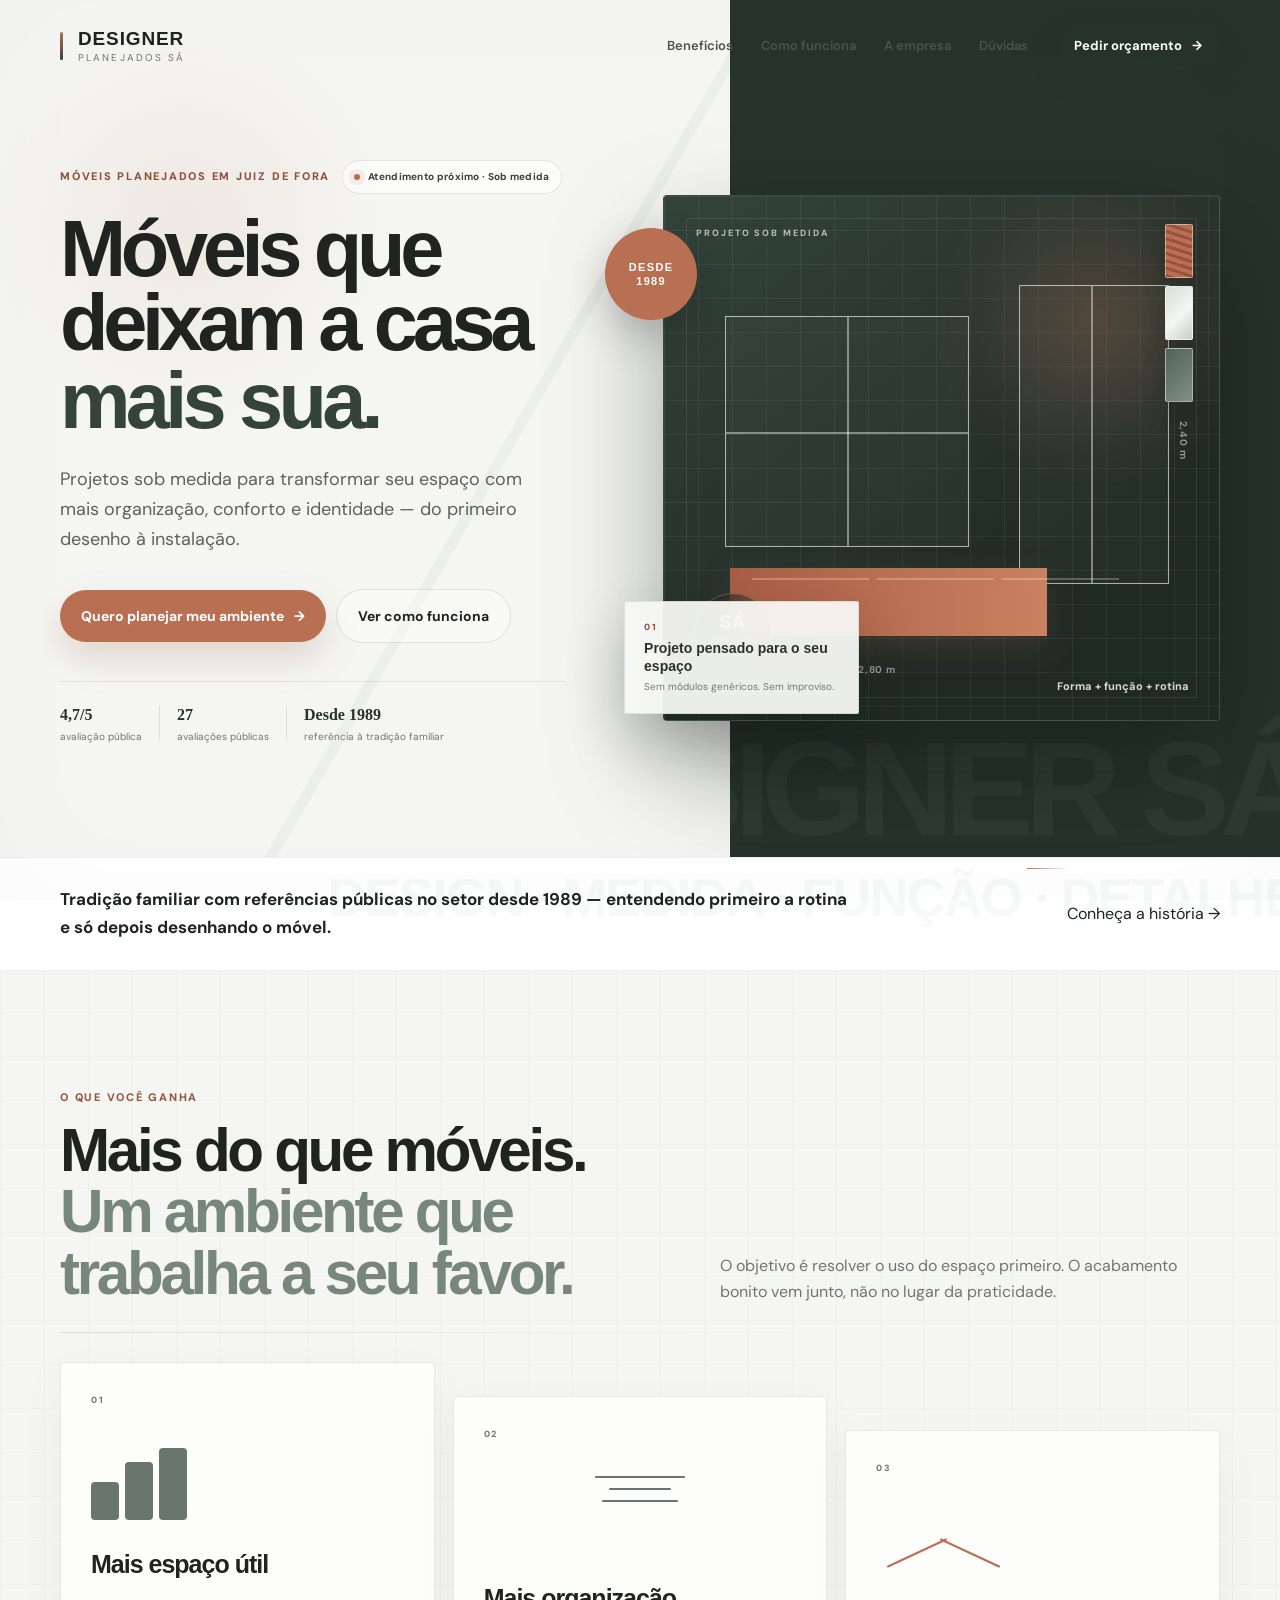
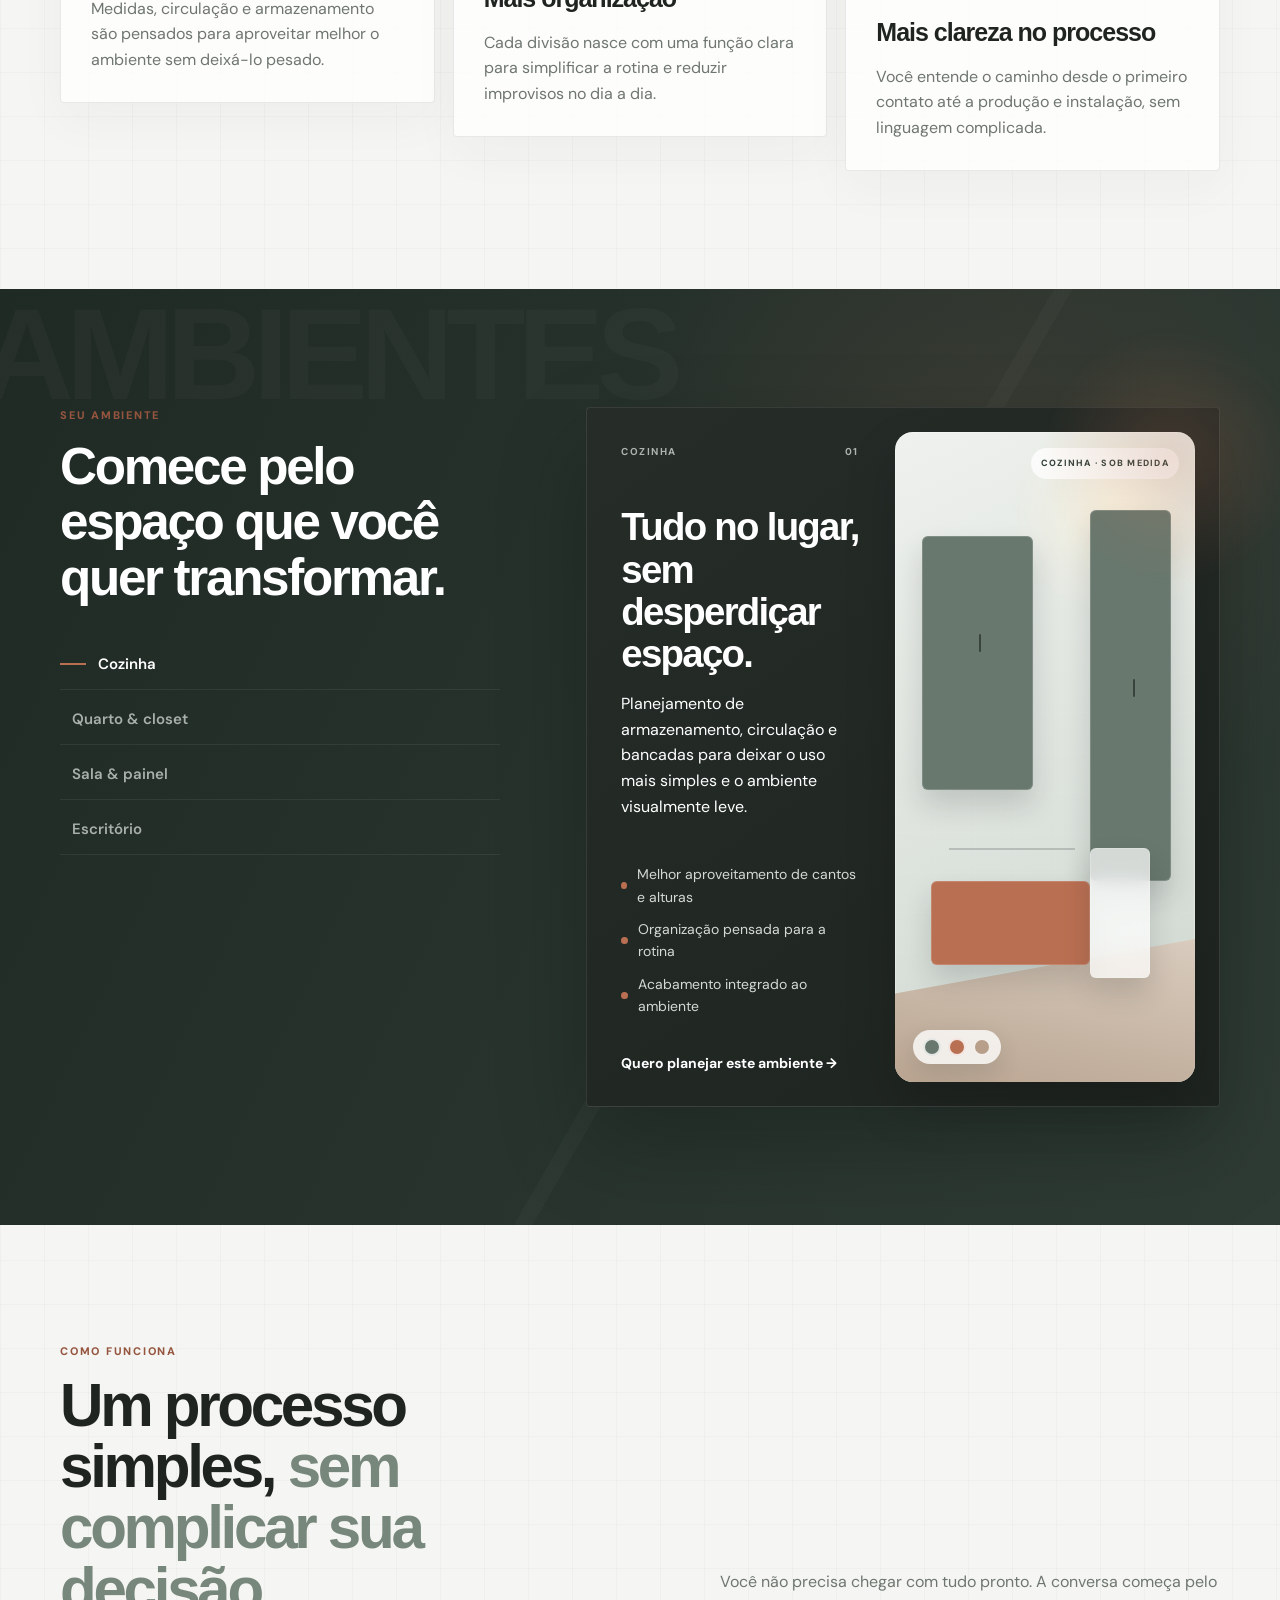
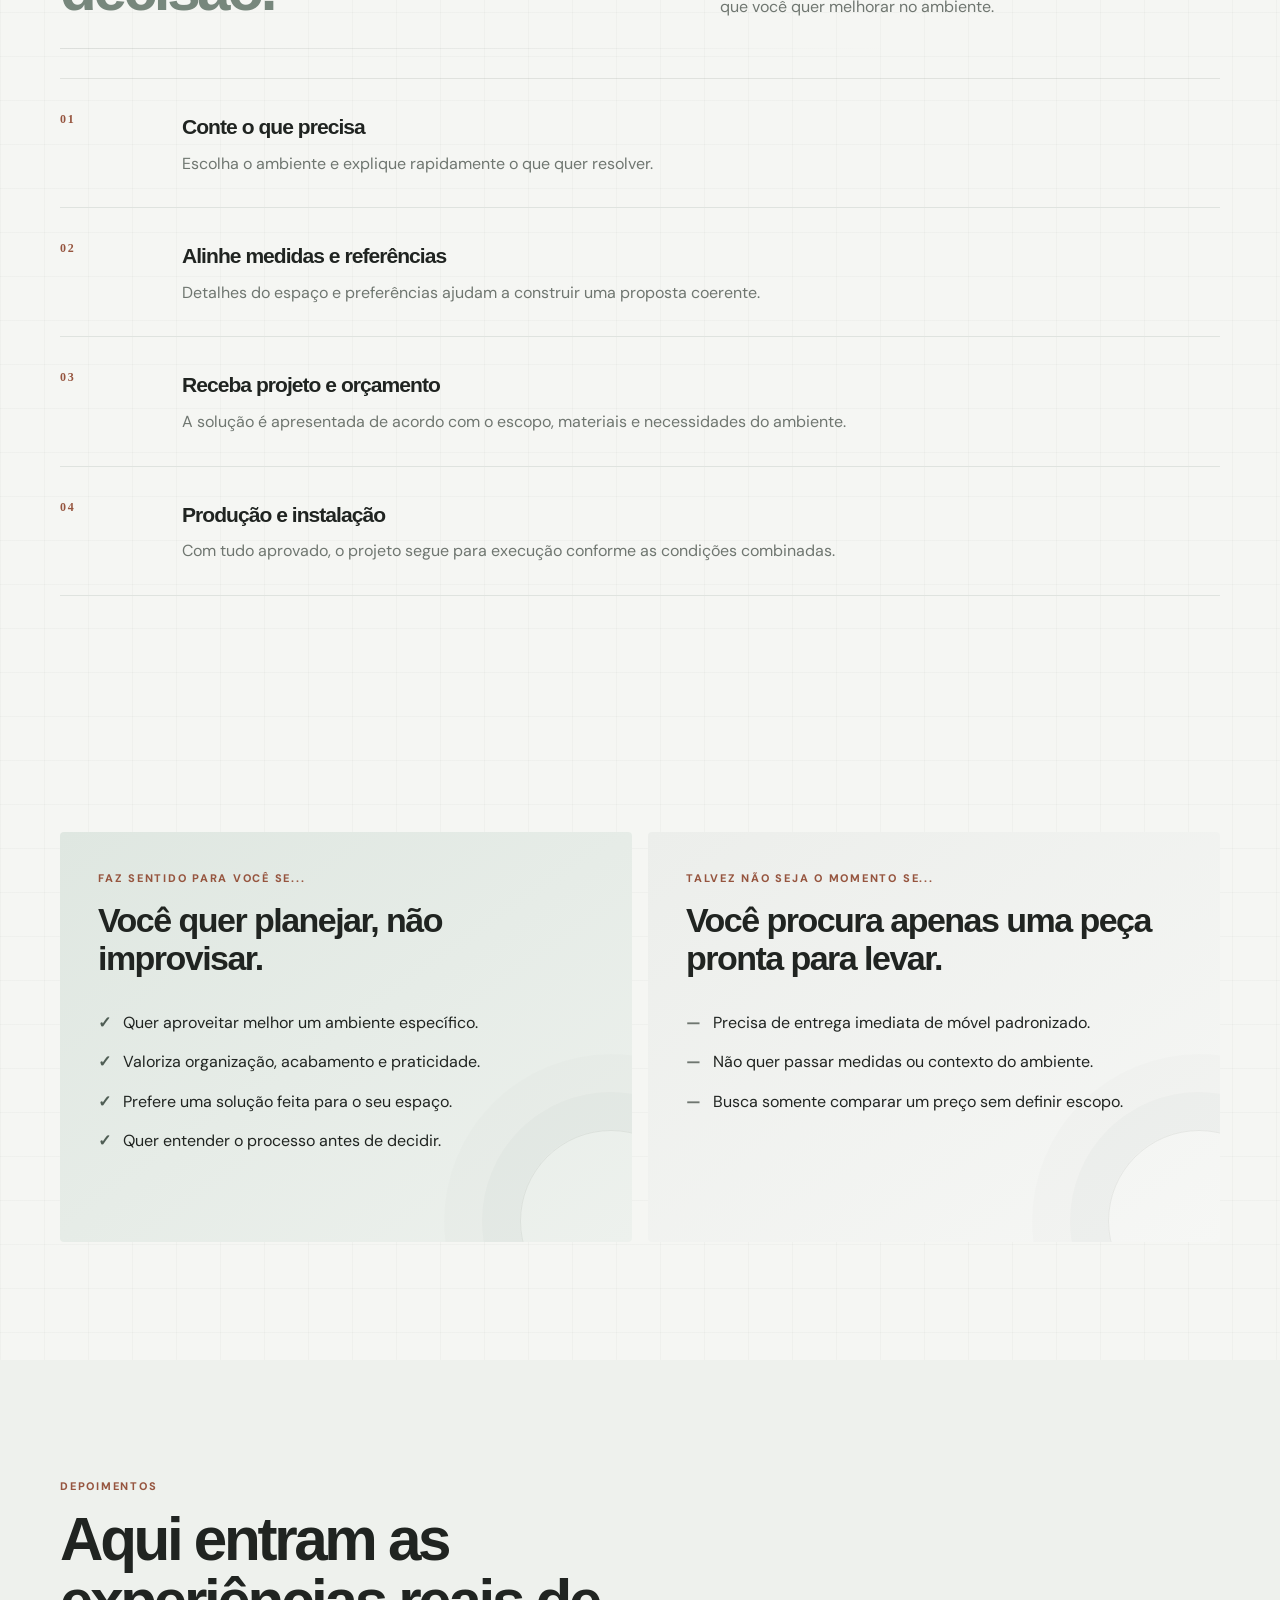
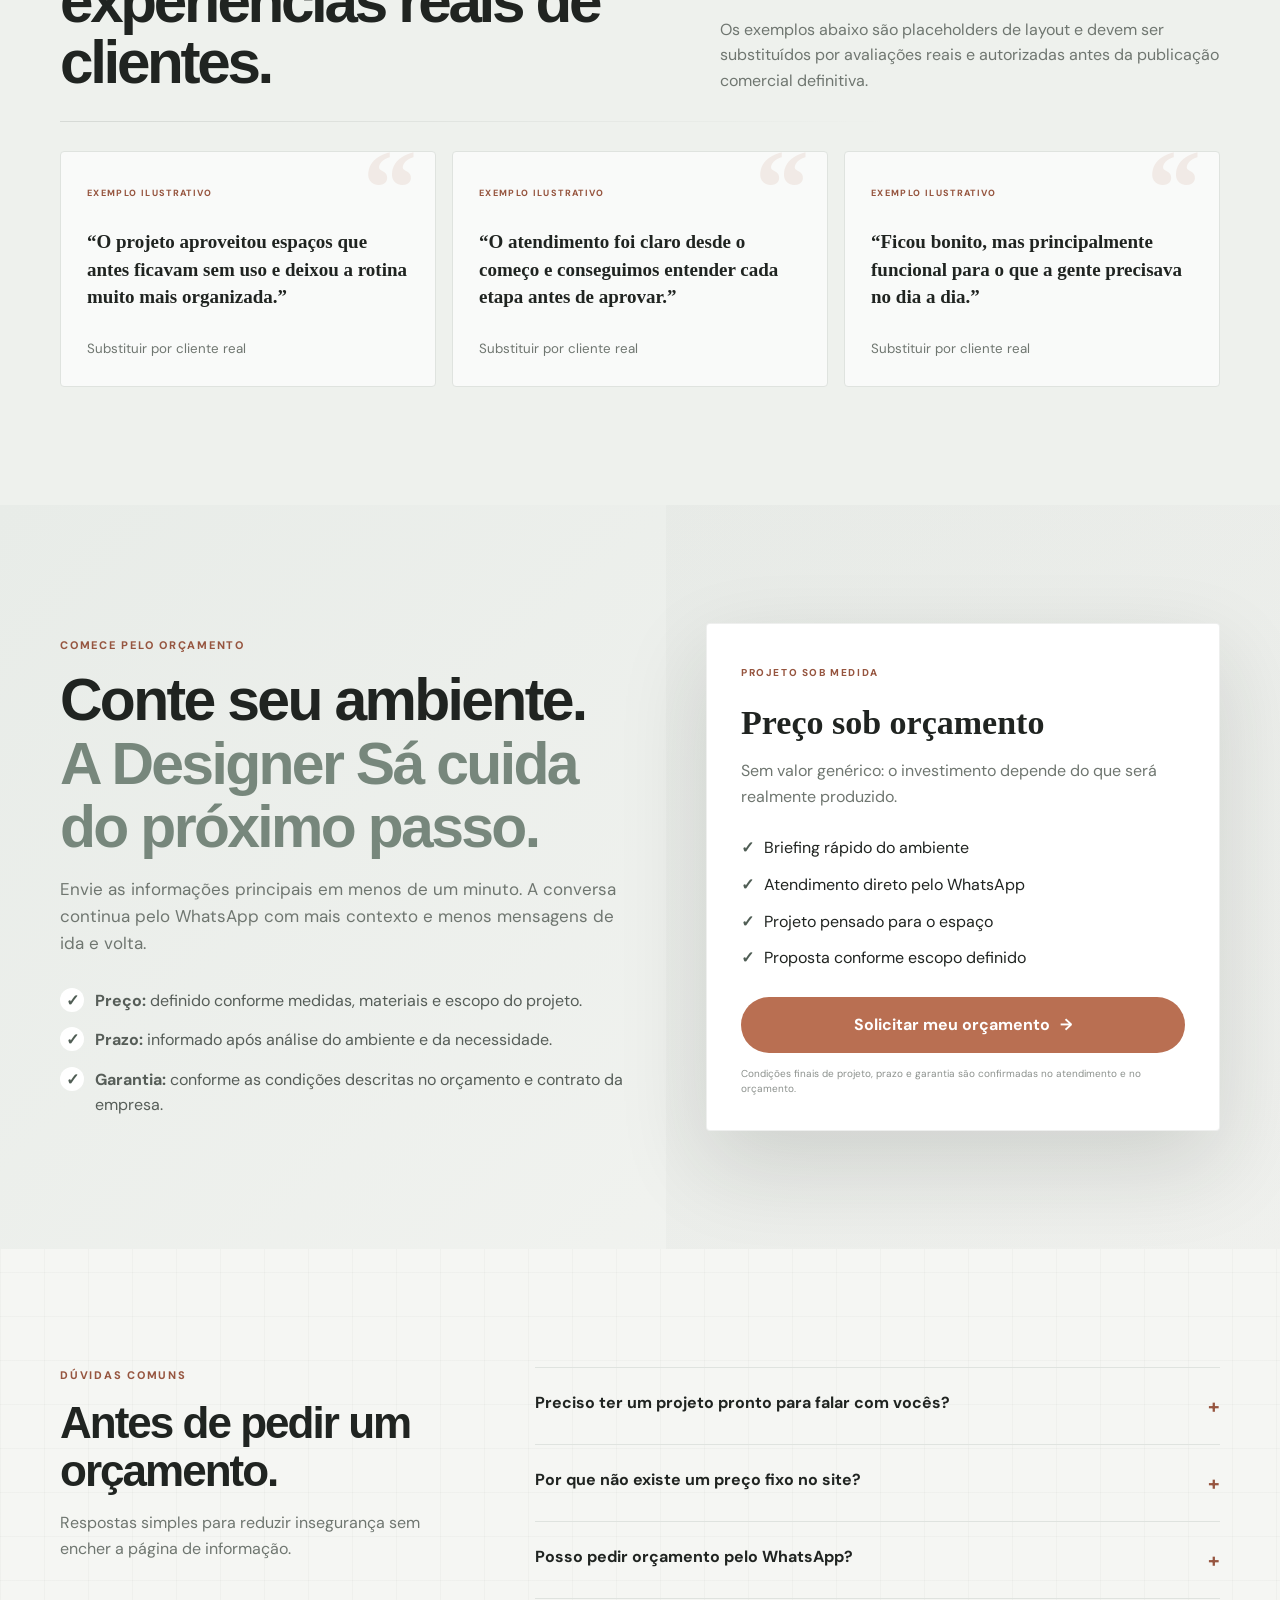
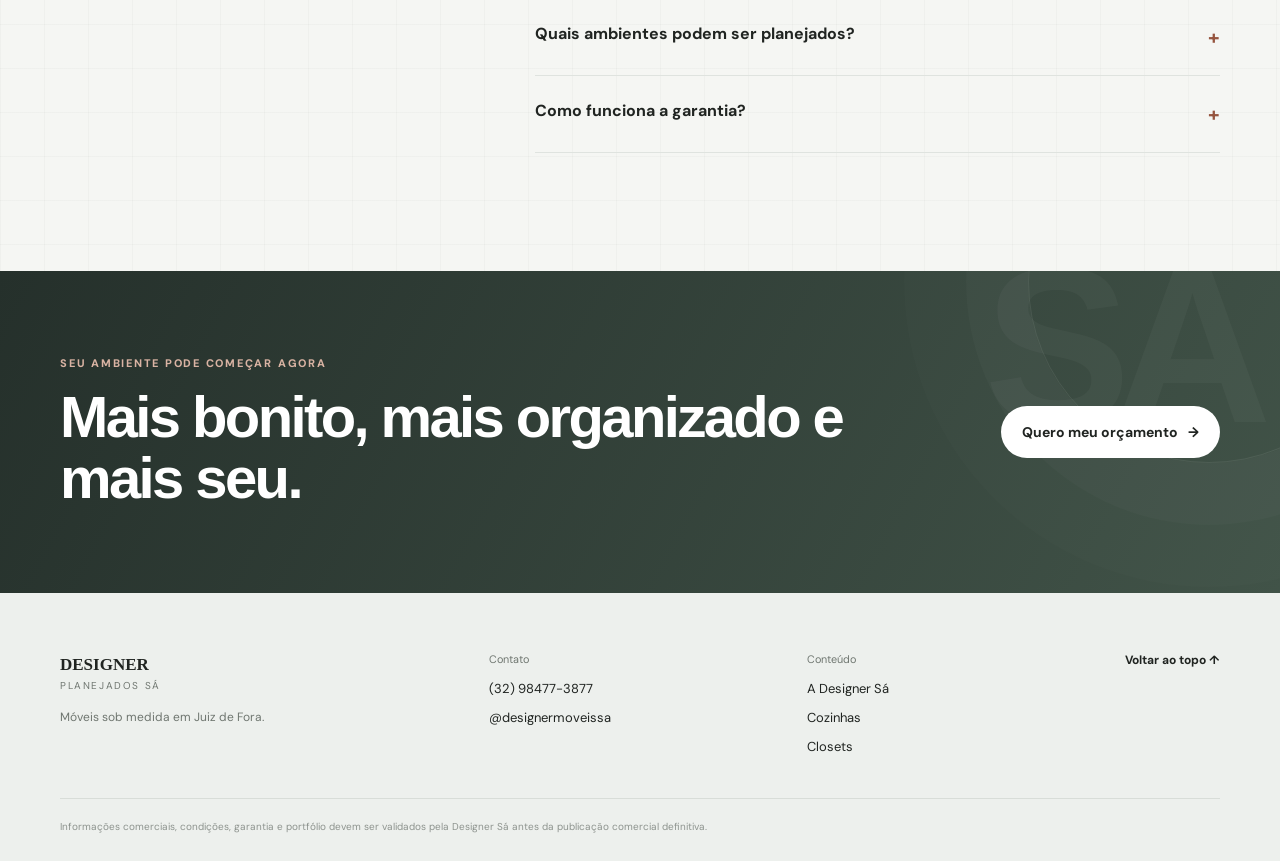
==== commit 3a86c470: "feat: upgrade homepage for local SEO, rooms and analytics" ====
--- a/index.html
+++ b/index.html
@@ -4,13 +4,40 @@
   <meta charset="utf-8" />
   <meta name="viewport" content="width=device-width, initial-scale=1" />
   <meta name="theme-color" content="#f6f7f5" />
-  <meta name="description" content="Designer Móveis Planejados Sá — móveis sob medida em Juiz de Fora com atendimento próximo, tradição familiar e projetos pensados para a rotina." />
-  <title>Designer Planejados Sá | Móveis sob medida em Juiz de Fora</title>
+  <title>Móveis planejados em Juiz de Fora | Designer Sá</title>
+  <meta name="description" content="Móveis planejados sob medida em Juiz de Fora. Cozinhas, closets, salas, quartos e escritórios com atendimento próximo da Designer Planejados Sá." />
+  <meta name="robots" content="index,follow,max-image-preview:large" />
+  <meta name="geo.region" content="BR-MG" />
+  <meta name="geo.placename" content="Juiz de Fora" />
+  <meta name="ga4-id" content="" />
+  <link rel="canonical" href="https://designer-sa-planejados.vercel.app/" />
+  <link rel="alternate" hreflang="pt-BR" href="https://designer-sa-planejados.vercel.app/" />
+  <meta property="og:locale" content="pt_BR" />
+  <meta property="og:type" content="website" />
+  <meta property="og:title" content="Móveis planejados em Juiz de Fora | Designer Sá" />
+  <meta property="og:description" content="Projetos sob medida para transformar seu espaço com mais organização, conforto e identidade." />
+  <meta property="og:url" content="https://designer-sa-planejados.vercel.app/" />
+  <meta property="og:site_name" content="Designer Planejados Sá" />
+  <meta name="twitter:card" content="summary" />
   <link rel="preconnect" href="https://fonts.googleapis.com" />
   <link rel="preconnect" href="https://fonts.gstatic.com" crossorigin />
   <link href="https://fonts.googleapis.com/css2?family=DM+Sans:wght@400;500;600;700&family=Manrope:wght@500;600;700;800&display=swap" rel="stylesheet" />
   <link rel="stylesheet" href="styles.css" />
   <link rel="stylesheet" href="premium.css" />
+  <link rel="stylesheet" href="growth.css" />
+  <script type="application/ld+json">
+  {
+    "@context":"https://schema.org",
+    "@type":"LocalBusiness",
+    "name":"Designer Planejados Sá",
+    "url":"https://designer-sa-planejados.vercel.app/",
+    "telephone":"+55 32 98477-3877",
+    "description":"Móveis planejados e sob medida em Juiz de Fora, Minas Gerais.",
+    "address":{"@type":"PostalAddress","streetAddress":"Rua Helena Bittencourt, 310","addressLocality":"Juiz de Fora","addressRegion":"MG","postalCode":"36081-272","addressCountry":"BR"},
+    "areaServed":{"@type":"City","name":"Juiz de Fora"},
+    "sameAs":["https://instagram.com/designermoveissa"]
+  }
+  </script>
 </head>
 <body class="premium-polish">
   <header class="site-header" id="siteHeader">
@@ -19,25 +46,19 @@
         <span class="brand-main">DESIGNER</span>
         <span class="brand-sub">PLANEJADOS SÁ</span>
       </a>
-
       <nav class="nav-desktop" aria-label="Navegação principal">
         <a href="#beneficios">Benefícios</a>
         <a href="#como-funciona">Como funciona</a>
-        <a href="#empresa">A empresa</a>
+        <a href="/sobre">A empresa</a>
         <a href="#faq">Dúvidas</a>
       </nav>
-
       <a class="header-cta" href="#oferta">Pedir orçamento <span>→</span></a>
-
-      <button class="menu-toggle" id="menuToggle" aria-label="Abrir menu" aria-expanded="false">
-        <span></span><span></span>
-      </button>
+      <button class="menu-toggle" id="menuToggle" aria-label="Abrir menu" aria-expanded="false"><span></span><span></span></button>
     </div>
-
     <div class="mobile-menu" id="mobileMenu">
       <a href="#beneficios">Benefícios</a>
       <a href="#como-funciona">Como funciona</a>
-      <a href="#empresa">A empresa</a>
+      <a href="/sobre">A empresa</a>
       <a href="#faq">Dúvidas</a>
       <a class="mobile-menu-cta" href="#oferta">Pedir orçamento <span>→</span></a>
     </div>
@@ -47,87 +68,37 @@
     <section class="hero" id="inicio">
       <div class="container hero-layout">
         <div class="hero-copy reveal">
-          <div class="hero-kicker-row">
-            <p class="eyebrow">Móveis planejados em Juiz de Fora</p>
-            <span class="hero-badge">Atendimento próximo · Sob medida</span>
-          </div>
+          <div class="hero-kicker-row"><p class="eyebrow">Móveis planejados em Juiz de Fora</p><span class="hero-badge">Atendimento próximo · Sob medida</span></div>
           <h1>Móveis que deixam a casa <span>mais sua.</span></h1>
           <p class="hero-lead">Projetos sob medida para transformar seu espaço com mais organização, conforto e identidade — do primeiro desenho à instalação.</p>
-
-          <div class="hero-actions">
-            <a class="button button-primary" href="#oferta">Quero planejar meu ambiente <span>→</span></a>
-            <a class="button button-ghost" href="#como-funciona">Ver como funciona</a>
-          </div>
-
-          <div class="proof-inline" aria-label="Provas de confiança">
-            <div><strong>4,7/5</strong><span>avaliação pública</span></div>
-            <i></i>
-            <div><strong>27</strong><span>avaliações públicas</span></div>
-            <i></i>
-            <div><strong>Desde 1989</strong><span>tradição familiar no setor</span></div>
-          </div>
+          <div class="hero-actions"><a class="button button-primary" href="#oferta">Quero planejar meu ambiente <span>→</span></a><a class="button button-ghost" href="#como-funciona">Ver como funciona</a></div>
+          <div class="proof-inline" aria-label="Provas de confiança"><div><strong>4,7/5</strong><span>avaliação pública</span></div><i></i><div><strong>27</strong><span>avaliações públicas</span></div><i></i><div><strong>Desde 1989</strong><span>referência à tradição familiar</span></div></div>
         </div>
-
         <div class="hero-art reveal delay-1" aria-label="Composição visual inspirada em móveis planejados">
           <div class="room-frame" id="premiumRoomFrame">
-            <div class="ambient-glow" aria-hidden="true"></div>
-            <div class="frame-label">PROJETO SOB MEDIDA</div>
-            <div class="material-board" aria-hidden="true">
-              <span class="material material-wood"></span>
-              <span class="material material-stone"></span>
-              <span class="material material-green"></span>
-            </div>
-            <div class="cabinet cabinet-a"><span></span><span></span></div>
-            <div class="cabinet cabinet-b"><span></span></div>
-            <div class="counter"></div>
-            <div class="shelf"><span></span><span></span><span></span></div>
-            <div class="measure measure-x">2,80 m</div>
-            <div class="measure measure-y">2,40 m</div>
-            <div class="room-note">Forma + função + rotina</div>
-            <div class="design-seal" aria-hidden="true"><strong>SÁ</strong><span>DESIGN SOB MEDIDA</span></div>
+            <div class="ambient-glow" aria-hidden="true"></div><div class="frame-label">PROJETO SOB MEDIDA</div>
+            <div class="material-board" aria-hidden="true"><span class="material material-wood"></span><span class="material material-stone"></span><span class="material material-green"></span></div>
+            <div class="cabinet cabinet-a"><span></span><span></span></div><div class="cabinet cabinet-b"><span></span></div><div class="counter"></div><div class="shelf"><span></span><span></span><span></span></div>
+            <div class="measure measure-x">2,80 m</div><div class="measure measure-y">2,40 m</div><div class="room-note">Forma + função + rotina</div><div class="design-seal" aria-hidden="true"><strong>SÁ</strong><span>DESIGN SOB MEDIDA</span></div>
           </div>
           <div class="hero-floating-card" aria-hidden="true"><span>01</span><strong>Projeto pensado para o seu espaço</strong><small>Sem módulos genéricos. Sem improviso.</small></div>
-          <!-- Substitua esta composição por uma foto real autorizada da Designer Sá quando houver material oficial. -->
         </div>
       </div>
     </section>
 
-    <div class="hero-scroll-note" aria-hidden="true"><span></span> role para descobrir</div>
+    <div class="hero-scroll-note" aria-hidden="true"><span></span> Continue para explorar</div>
 
     <section class="company-strip" id="empresa">
-      <div class="container company-strip-inner reveal">
-        <p><strong>Desde 1989, uma tradição familiar que entende primeiro a rotina — e só depois desenha o móvel.</strong></p>
-        <span>Atendimento em Juiz de Fora</span>
-      </div>
+      <div class="container company-strip-inner reveal"><p><strong>Tradição familiar com referências públicas no setor desde 1989 — entendendo primeiro a rotina e só depois desenhando o móvel.</strong></p><a href="/sobre">Conheça a história →</a></div>
     </section>
 
     <section class="section benefits" id="beneficios">
       <div class="container">
-        <div class="section-intro reveal">
-          <p class="eyebrow">O que você ganha</p>
-          <h2>Mais do que móveis. <span>Um ambiente que trabalha a seu favor.</span></h2>
-          <p>O objetivo é resolver o uso do espaço primeiro. O acabamento bonito vem junto, não no lugar da praticidade.</p>
-        </div>
-
+        <div class="section-intro reveal"><p class="eyebrow">O que você ganha</p><h2>Mais do que móveis. <span>Um ambiente que trabalha a seu favor.</span></h2><p>O objetivo é resolver o uso do espaço primeiro. O acabamento bonito vem junto, não no lugar da praticidade.</p></div>
         <div class="benefit-grid">
-          <article class="benefit-card reveal">
-            <span class="benefit-index">01</span>
-            <div class="benefit-icon" aria-hidden="true"><i></i><i></i><i></i></div>
-            <h3>Mais espaço útil</h3>
-            <p>Medidas, circulação e armazenamento são pensados para aproveitar melhor o ambiente sem deixá-lo pesado.</p>
-          </article>
-          <article class="benefit-card reveal delay-1">
-            <span class="benefit-index">02</span>
-            <div class="benefit-icon icon-lines" aria-hidden="true"><i></i><i></i><i></i></div>
-            <h3>Mais organização</h3>
-            <p>Cada divisão nasce com uma função clara para simplificar a rotina e reduzir improvisos no dia a dia.</p>
-          </article>
-          <article class="benefit-card reveal delay-2">
-            <span class="benefit-index">03</span>
-            <div class="benefit-icon icon-path" aria-hidden="true"><i></i><i></i></div>
-            <h3>Mais clareza no processo</h3>
-            <p>Você entende o caminho desde o primeiro contato até a produção e instalação, sem linguagem complicada.</p>
-          </article>
+          <article class="benefit-card reveal"><span class="benefit-index">01</span><div class="benefit-icon" aria-hidden="true"><i></i><i></i><i></i></div><h3>Mais espaço útil</h3><p>Medidas, circulação e armazenamento são pensados para aproveitar melhor o ambiente sem deixá-lo pesado.</p></article>
+          <article class="benefit-card reveal delay-1"><span class="benefit-index">02</span><div class="benefit-icon icon-lines" aria-hidden="true"><i></i><i></i><i></i></div><h3>Mais organização</h3><p>Cada divisão nasce com uma função clara para simplificar a rotina e reduzir improvisos no dia a dia.</p></article>
+          <article class="benefit-card reveal delay-2"><span class="benefit-index">03</span><div class="benefit-icon icon-path" aria-hidden="true"><i></i><i></i></div><h3>Mais clareza no processo</h3><p>Você entende o caminho desde o primeiro contato até a produção e instalação, sem linguagem complicada.</p></article>
         </div>
       </div>
     </section>
@@ -135,8 +106,7 @@
     <section class="section room-selector" aria-labelledby="roomTitle">
       <div class="container room-layout reveal">
         <div class="room-copy">
-          <p class="eyebrow">Seu ambiente</p>
-          <h2 id="roomTitle">Comece pelo espaço que você quer transformar.</h2>
+          <p class="eyebrow">Seu ambiente</p><h2 id="roomTitle">Comece pelo espaço que você quer transformar.</h2>
           <div class="room-tabs" role="tablist" aria-label="Tipos de ambiente">
             <button class="room-tab active" data-room="cozinha" role="tab" aria-selected="true">Cozinha</button>
             <button class="room-tab" data-room="closet" role="tab" aria-selected="false">Quarto & closet</button>
@@ -144,239 +114,57 @@
             <button class="room-tab" data-room="escritorio" role="tab" aria-selected="false">Escritório</button>
           </div>
         </div>
-
-        <div class="room-preview" id="roomPreview">
-          <div class="preview-topline"><span id="roomLabel">COZINHA</span><span id="roomNumber">01</span></div>
-          <h3 id="roomHeadline">Tudo no lugar, sem desperdiçar espaço.</h3>
-          <p id="roomDescription">Planejamento de armazenamento, circulação e bancadas para deixar o uso mais simples e o ambiente visualmente leve.</p>
-          <ul id="roomBenefits">
-            <li>Melhor aproveitamento de cantos e alturas</li>
-            <li>Organização pensada para a rotina</li>
-            <li>Acabamento integrado ao ambiente</li>
-          </ul>
-          <a class="text-cta" href="#oferta">Quero planejar este ambiente <span>→</span></a>
+        <div class="room-preview" id="roomPreview" aria-live="polite">
+          <div class="room-preview-copy">
+            <div class="preview-topline"><span id="roomLabel">COZINHA</span><span id="roomNumber">01</span></div>
+            <h3 id="roomHeadline">Tudo no lugar, sem desperdiçar espaço.</h3>
+            <p id="roomDescription">Planejamento de armazenamento, circulação e bancadas para deixar o uso mais simples e o ambiente visualmente leve.</p>
+            <ul id="roomBenefits"><li>Melhor aproveitamento de cantos e alturas</li><li>Organização pensada para a rotina</li><li>Acabamento integrado ao ambiente</li></ul>
+            <a class="text-cta" href="#oferta">Quero planejar este ambiente <span>→</span></a>
+          </div>
+          <div class="room-scene" id="roomScene" data-room="cozinha" aria-hidden="true">
+            <div class="scene-light"></div><span class="scene-piece scene-a"></span><span class="scene-piece scene-b"></span><span class="scene-piece scene-c"></span><span class="scene-piece scene-d"></span><span class="scene-piece scene-e"></span><i class="scene-handle handle-a"></i><i class="scene-handle handle-b"></i>
+            <div class="scene-materials"><i></i><i></i><i></i></div><span class="scene-caption" id="sceneCaption">COZINHA · SOB MEDIDA</span>
+          </div>
         </div>
       </div>
     </section>
 
     <section class="section process" id="como-funciona">
       <div class="container">
-        <div class="section-intro process-intro reveal">
-          <p class="eyebrow">Como funciona</p>
-          <h2>Um processo simples, <span>sem complicar sua decisão.</span></h2>
-          <p>Você não precisa chegar com tudo pronto. A conversa começa pelo que você quer melhorar no ambiente.</p>
-        </div>
-
-        <div class="steps">
-          <article class="step reveal"><strong>01</strong><div><h3>Conte o que precisa</h3><p>Escolha o ambiente e explique rapidamente o que quer resolver.</p></div></article>
-          <article class="step reveal"><strong>02</strong><div><h3>Alinhe medidas e referências</h3><p>Detalhes do espaço e preferências ajudam a construir uma proposta coerente.</p></div></article>
-          <article class="step reveal"><strong>03</strong><div><h3>Receba projeto e orçamento</h3><p>A solução é apresentada de acordo com o escopo, materiais e necessidades do ambiente.</p></div></article>
-          <article class="step reveal"><strong>04</strong><div><h3>Produção e instalação</h3><p>Com tudo aprovado, o projeto segue para execução conforme as condições combinadas.</p></div></article>
-        </div>
+        <div class="section-intro process-intro reveal"><p class="eyebrow">Como funciona</p><h2>Um processo simples, <span>sem complicar sua decisão.</span></h2><p>Você não precisa chegar com tudo pronto. A conversa começa pelo que você quer melhorar no ambiente.</p></div>
+        <div class="steps"><article class="step reveal"><strong>01</strong><div><h3>Conte o que precisa</h3><p>Escolha o ambiente e explique rapidamente o que quer resolver.</p></div></article><article class="step reveal"><strong>02</strong><div><h3>Alinhe medidas e referências</h3><p>Detalhes do espaço e preferências ajudam a construir uma proposta coerente.</p></div></article><article class="step reveal"><strong>03</strong><div><h3>Receba projeto e orçamento</h3><p>A solução é apresentada de acordo com o escopo, materiais e necessidades do ambiente.</p></div></article><article class="step reveal"><strong>04</strong><div><h3>Produção e instalação</h3><p>Com tudo aprovado, o projeto segue para execução conforme as condições combinadas.</p></div></article></div>
       </div>
     </section>
 
-    <section class="section fit-section">
-      <div class="container fit-grid">
-        <div class="fit-card fit-positive reveal">
-          <p class="eyebrow">Faz sentido para você se...</p>
-          <h2>Você quer planejar, não improvisar.</h2>
-          <ul>
-            <li>Quer aproveitar melhor um ambiente específico.</li>
-            <li>Valoriza organização, acabamento e praticidade.</li>
-            <li>Prefere uma solução feita para o seu espaço.</li>
-            <li>Quer entender o processo antes de decidir.</li>
-          </ul>
-        </div>
-        <div class="fit-card fit-neutral reveal delay-1">
-          <p class="eyebrow">Talvez não seja o momento se...</p>
-          <h2>Você procura apenas uma peça pronta para levar.</h2>
-          <ul>
-            <li>Precisa de entrega imediata de móvel padronizado.</li>
-            <li>Não quer passar medidas ou contexto do ambiente.</li>
-            <li>Busca somente comparar um preço sem definir escopo.</li>
-          </ul>
-        </div>
-      </div>
-    </section>
+    <section class="section fit-section"><div class="container fit-grid"><div class="fit-card fit-positive reveal"><p class="eyebrow">Faz sentido para você se...</p><h2>Você quer planejar, não improvisar.</h2><ul><li>Quer aproveitar melhor um ambiente específico.</li><li>Valoriza organização, acabamento e praticidade.</li><li>Prefere uma solução feita para o seu espaço.</li><li>Quer entender o processo antes de decidir.</li></ul></div><div class="fit-card fit-neutral reveal delay-1"><p class="eyebrow">Talvez não seja o momento se...</p><h2>Você procura apenas uma peça pronta para levar.</h2><ul><li>Precisa de entrega imediata de móvel padronizado.</li><li>Não quer passar medidas ou contexto do ambiente.</li><li>Busca somente comparar um preço sem definir escopo.</li></ul></div></div></section>
 
-    <section class="section testimonials" aria-labelledby="testimonialsTitle">
-      <div class="container">
-        <div class="section-intro reveal">
-          <p class="eyebrow">Depoimentos</p>
-          <h2 id="testimonialsTitle">Aqui entram as experiências reais de clientes.</h2>
-          <p>Os exemplos abaixo são apenas placeholders de layout. Antes da publicação oficial, devem ser substituídos por avaliações reais e autorizadas.</p>
-        </div>
+    <section class="section testimonials" aria-labelledby="testimonialsTitle"><div class="container"><div class="section-intro reveal"><p class="eyebrow">Depoimentos</p><h2 id="testimonialsTitle">Aqui entram as experiências reais de clientes.</h2><p>Os exemplos abaixo são placeholders de layout e devem ser substituídos por avaliações reais e autorizadas antes da publicação comercial definitiva.</p></div><div class="testimonial-grid"><article class="testimonial reveal"><span>EXEMPLO ILUSTRATIVO</span><blockquote>“O projeto aproveitou espaços que antes ficavam sem uso e deixou a rotina muito mais organizada.”</blockquote><small>Substituir por cliente real</small></article><article class="testimonial reveal delay-1"><span>EXEMPLO ILUSTRATIVO</span><blockquote>“O atendimento foi claro desde o começo e conseguimos entender cada etapa antes de aprovar.”</blockquote><small>Substituir por cliente real</small></article><article class="testimonial reveal delay-2"><span>EXEMPLO ILUSTRATIVO</span><blockquote>“Ficou bonito, mas principalmente funcional para o que a gente precisava no dia a dia.”</blockquote><small>Substituir por cliente real</small></article></div></div></section>
 
-        <div class="testimonial-grid">
-          <article class="testimonial reveal">
-            <span>EXEMPLO ILUSTRATIVO</span>
-            <blockquote>“O projeto aproveitou espaços que antes ficavam sem uso e deixou a rotina muito mais organizada.”</blockquote>
-            <small>Substituir por cliente real</small>
-          </article>
-          <article class="testimonial reveal delay-1">
-            <span>EXEMPLO ILUSTRATIVO</span>
-            <blockquote>“O atendimento foi claro desde o começo e conseguimos entender cada etapa antes de aprovar.”</blockquote>
-            <small>Substituir por cliente real</small>
-          </article>
-          <article class="testimonial reveal delay-2">
-            <span>EXEMPLO ILUSTRATIVO</span>
-            <blockquote>“Ficou bonito, mas principalmente funcional para o que a gente precisava no dia a dia.”</blockquote>
-            <small>Substituir por cliente real</small>
-          </article>
-        </div>
-      </div>
-    </section>
+    <section class="section offer" id="oferta"><div class="container offer-layout"><div class="offer-copy reveal"><p class="eyebrow">Comece pelo orçamento</p><h2>Conte seu ambiente. <span>A Designer Sá cuida do próximo passo.</span></h2><p>Envie as informações principais em menos de um minuto. A conversa continua pelo WhatsApp com mais contexto e menos mensagens de ida e volta.</p><div class="offer-points"><div><span>✓</span><p><strong>Preço:</strong> definido conforme medidas, materiais e escopo do projeto.</p></div><div><span>✓</span><p><strong>Prazo:</strong> informado após análise do ambiente e da necessidade.</p></div><div><span>✓</span><p><strong>Garantia:</strong> conforme as condições descritas no orçamento e contrato da empresa.</p></div></div></div><aside class="offer-card reveal delay-1"><div class="offer-card-top"><span>PROJETO SOB MEDIDA</span><strong>Preço sob orçamento</strong><p>Sem valor genérico: o investimento depende do que será realmente produzido.</p></div><ul><li>Briefing rápido do ambiente</li><li>Atendimento direto pelo WhatsApp</li><li>Projeto pensado para o espaço</li><li>Proposta conforme escopo definido</li></ul><button class="offer-button" data-open-quote>Solicitar meu orçamento <span>→</span></button><small>Condições finais de projeto, prazo e garantia são confirmadas no atendimento e no orçamento.</small></aside></div></section>
 
-    <section class="section offer" id="oferta">
-      <div class="container offer-layout">
-        <div class="offer-copy reveal">
-          <p class="eyebrow">Comece pelo orçamento</p>
-          <h2>Conte seu ambiente. <span>A Designer Sá cuida do próximo passo.</span></h2>
-          <p>Envie as informações principais em menos de um minuto. A conversa continua pelo WhatsApp com mais contexto e menos mensagens de ida e volta.</p>
+    <section class="section faq" id="faq"><div class="container faq-layout"><div class="faq-heading reveal"><p class="eyebrow">Dúvidas comuns</p><h2>Antes de pedir um orçamento.</h2><p>Respostas simples para reduzir insegurança sem encher a página de informação.</p></div><div class="faq-list reveal delay-1"><details><summary>Preciso ter um projeto pronto para falar com vocês?<span>+</span></summary><p>Não. Você pode começar contando qual ambiente quer transformar e o que precisa melhorar. Medidas e referências podem entrar na conversa depois.</p></details><details><summary>Por que não existe um preço fixo no site?<span>+</span></summary><p>Porque móveis planejados variam conforme medidas, materiais, quantidade de módulos, ferragens e complexidade. Um preço genérico poderia criar uma expectativa errada.</p></details><details><summary>Posso pedir orçamento pelo WhatsApp?<span>+</span></summary><p>Sim. O formulário desta página organiza as informações e já abre o WhatsApp com o resumo do seu pedido para facilitar o primeiro atendimento.</p></details><details><summary>Quais ambientes podem ser planejados?<span>+</span></summary><p>A página destaca cozinhas, quartos, closets, salas, painéis e escritórios. Outros ambientes podem ser avaliados diretamente com a equipe.</p></details><details><summary>Como funciona a garantia?<span>+</span></summary><p>As condições de garantia devem constar no orçamento ou contrato da empresa. Esta página não define prazo ou cobertura sem confirmação oficial.</p></details></div></div></section>
 
-          <div class="offer-points">
-            <div><span>✓</span><p><strong>Preço:</strong> definido conforme medidas, materiais e escopo do projeto.</p></div>
-            <div><span>✓</span><p><strong>Prazo:</strong> informado após análise do ambiente e da necessidade.</p></div>
-            <div><span>✓</span><p><strong>Garantia:</strong> conforme as condições descritas no orçamento e contrato da empresa.</p></div>
-          </div>
-        </div>
-
-        <aside class="offer-card reveal delay-1">
-          <div class="offer-card-top">
-            <span>PROJETO SOB MEDIDA</span>
-            <strong>Preço sob orçamento</strong>
-            <p>Sem valor genérico: o investimento depende do que será realmente produzido.</p>
-          </div>
-          <ul>
-            <li>Briefing rápido do ambiente</li>
-            <li>Atendimento direto pelo WhatsApp</li>
-            <li>Projeto pensado para o espaço</li>
-            <li>Proposta conforme escopo definido</li>
-          </ul>
-          <button class="offer-button" data-open-quote>Solicitar meu orçamento <span>→</span></button>
-          <small>Protótipo comercial. Condições finais devem ser validadas pela Designer Sá.</small>
-        </aside>
-      </div>
-    </section>
-
-    <section class="section faq" id="faq">
-      <div class="container faq-layout">
-        <div class="faq-heading reveal">
-          <p class="eyebrow">Dúvidas comuns</p>
-          <h2>Antes de pedir um orçamento.</h2>
-          <p>Respostas simples para reduzir insegurança sem encher a página de informação.</p>
-        </div>
-
-        <div class="faq-list reveal delay-1">
-          <details>
-            <summary>Preciso ter um projeto pronto para falar com vocês?<span>+</span></summary>
-            <p>Não. Você pode começar contando qual ambiente quer transformar e o que precisa melhorar. Medidas e referências podem entrar na conversa depois.</p>
-          </details>
-          <details>
-            <summary>Por que não existe um preço fixo no site?<span>+</span></summary>
-            <p>Porque móveis planejados variam conforme medidas, materiais, quantidade de módulos, ferragens e complexidade. Um preço genérico poderia criar uma expectativa errada.</p>
-          </details>
-          <details>
-            <summary>Posso pedir orçamento pelo WhatsApp?<span>+</span></summary>
-            <p>Sim. O formulário desta página organiza as informações e já abre o WhatsApp com o resumo do seu pedido para facilitar o primeiro atendimento.</p>
-          </details>
-          <details>
-            <summary>Quais ambientes podem ser planejados?<span>+</span></summary>
-            <p>A página destaca cozinhas, quartos, closets, salas, painéis e escritórios. Outros ambientes podem ser avaliados diretamente com a equipe.</p>
-          </details>
-          <details>
-            <summary>Como funciona a garantia?<span>+</span></summary>
-            <p>As condições de garantia devem constar no orçamento ou contrato da empresa. Esta página não inventa prazo ou cobertura que ainda não tenham sido oficialmente confirmados.</p>
-          </details>
-        </div>
-      </div>
-    </section>
-
-    <section class="final-cta">
-      <div class="container final-cta-inner reveal">
-        <div>
-          <p class="eyebrow light">Seu ambiente pode começar agora</p>
-          <h2>Mais bonito, mais organizado e mais seu.</h2>
-        </div>
-        <a class="button button-light" href="#oferta">Quero meu orçamento <span>→</span></a>
-      </div>
-    </section>
+    <section class="final-cta"><div class="container final-cta-inner reveal"><div><p class="eyebrow light">Seu ambiente pode começar agora</p><h2>Mais bonito, mais organizado e mais seu.</h2></div><a class="button button-light" href="#oferta">Quero meu orçamento <span>→</span></a></div></section>
   </main>
 
-  <footer class="site-footer">
-    <div class="container footer-grid">
-      <div class="footer-brand">
-        <strong>DESIGNER</strong>
-        <span>PLANEJADOS SÁ</span>
-        <p>Móveis sob medida em Juiz de Fora.</p>
-      </div>
-      <div>
-        <small>Contato</small>
-        <a href="https://wa.me/5532984773877" target="_blank" rel="noreferrer">(32) 98477-3877</a>
-        <a href="https://instagram.com/designermoveissa" target="_blank" rel="noreferrer">@designermoveissa</a>
-      </div>
-      <div>
-        <small>Navegação</small>
-        <a href="#beneficios">Benefícios</a>
-        <a href="#como-funciona">Como funciona</a>
-        <a href="#faq">FAQ</a>
-      </div>
-      <a class="back-top" href="#inicio">Voltar ao topo ↑</a>
-    </div>
-    <div class="container footer-note">Protótipo comercial. Depoimentos, condições, garantia e portfólio devem ser validados pela Designer Sá antes da publicação oficial.</div>
-  </footer>
+  <footer class="site-footer"><div class="container footer-grid"><div class="footer-brand"><strong>DESIGNER</strong><span>PLANEJADOS SÁ</span><p>Móveis sob medida em Juiz de Fora.</p></div><div><small>Contato</small><a href="https://wa.me/5532984773877" data-analytics-placement="footer" target="_blank" rel="noreferrer">(32) 98477-3877</a><a href="https://instagram.com/designermoveissa" data-analytics-placement="footer" target="_blank" rel="noreferrer">@designermoveissa</a></div><div><small>Conteúdo</small><a href="/sobre">A Designer Sá</a><a href="/cozinha-planejada-juiz-de-fora">Cozinhas</a><a href="/closet-planejado-juiz-de-fora">Closets</a></div><a class="back-top" href="#inicio">Voltar ao topo ↑</a></div><div class="container footer-note">Informações comerciais, condições, garantia e portfólio devem ser validados pela Designer Sá antes da publicação comercial definitiva.</div></footer>
 
   <div class="quote-overlay" id="quoteOverlay" hidden>
     <button class="quote-backdrop" data-close-quote aria-label="Fechar formulário"></button>
     <aside class="quote-panel" role="dialog" aria-modal="true" aria-labelledby="quoteTitle">
-      <div class="quote-topbar">
-        <div><span>ORÇAMENTO</span><strong id="stepCounter">1 de 4</strong></div>
-        <button class="quote-close" data-close-quote aria-label="Fechar">×</button>
+      <div class="quote-topbar"><div><span>ORÇAMENTO</span><strong id="stepCounter">1 de 4</strong></div><button class="quote-close" data-close-quote aria-label="Fechar">×</button></div><div class="quote-progress"><span id="progressBar"></span></div>
+      <div class="quote-content">
+        <section class="quote-step active" data-step="1"><p class="eyebrow">Passo 1</p><h3 id="quoteTitle">Qual ambiente você quer planejar?</h3><p>Escolha uma opção para deixar o atendimento mais objetivo.</p><div class="option-grid" id="ambientOptions"></div></section>
+        <section class="quote-step" data-step="2"><p class="eyebrow">Passo 2</p><h3>Em que etapa você está?</h3><p>Não precisa ter tudo definido agora.</p><div class="option-list" id="stageOptions"></div></section>
+        <section class="quote-step" data-step="3"><p class="eyebrow">Passo 3</p><h3>Quando pretende começar?</h3><p>Uma estimativa já ajuda no atendimento.</p><div class="option-list" id="deadlineOptions"></div></section>
+        <section class="quote-step" data-step="4"><p class="eyebrow">Passo 4</p><h3>Como podemos falar com você?</h3><p>Ao continuar, o resumo será levado para o WhatsApp.</p><div class="form-fields"><label>Nome<input id="nameInput" autocomplete="name" placeholder="Seu nome" /></label><label>WhatsApp<input id="phoneInput" inputmode="tel" autocomplete="tel" placeholder="(32) 99999-9999" /></label><label>Cidade<input id="cityInput" autocomplete="address-level2" value="Juiz de Fora" /></label></div></section>
       </div>
-      <div class="quote-progress"><span id="progressBar"></span></div>
-
-      <div class="quote-content">
-        <section class="quote-step active" data-step="1">
-          <p class="eyebrow">Passo 1</p>
-          <h3 id="quoteTitle">Qual ambiente você quer planejar?</h3>
-          <p>Escolha uma opção para deixar o atendimento mais objetivo.</p>
-          <div class="option-grid" id="ambientOptions"></div>
-        </section>
-
-        <section class="quote-step" data-step="2">
-          <p class="eyebrow">Passo 2</p>
-          <h3>Em que etapa você está?</h3>
-          <p>Não precisa ter tudo definido agora.</p>
-          <div class="option-list" id="stageOptions"></div>
-        </section>
-
-        <section class="quote-step" data-step="3">
-          <p class="eyebrow">Passo 3</p>
-          <h3>Quando pretende começar?</h3>
-          <p>Uma estimativa já ajuda no atendimento.</p>
-          <div class="option-list" id="deadlineOptions"></div>
-        </section>
-
-        <section class="quote-step" data-step="4">
-          <p class="eyebrow">Passo 4</p>
-          <h3>Como podemos falar com você?</h3>
-          <p>Ao continuar, o resumo será levado para o WhatsApp.</p>
-          <div class="form-fields">
-            <label>Nome<input id="nameInput" autocomplete="name" placeholder="Seu nome" /></label>
-            <label>WhatsApp<input id="phoneInput" inputmode="tel" autocomplete="tel" placeholder="(32) 99999-9999" /></label>
-            <label>Cidade<input id="cityInput" autocomplete="address-level2" value="Juiz de Fora" /></label>
-          </div>
-        </section>
-      </div>
-
-      <div class="quote-actions">
-        <button class="quote-back" id="backButton">← Voltar</button>
-        <button class="quote-next" id="continueButton" disabled>Continuar <span>→</span></button>
-      </div>
+      <div class="quote-actions"><button class="quote-back" id="backButton">← Voltar</button><button class="quote-next" id="continueButton" disabled>Continuar <span>→</span></button></div>
     </aside>
   </div>
 
+  <script src="analytics.js"></script>
   <script src="app.js"></script>
   <script src="premium.js"></script>
 </body>
--- a/premium.css
+++ b/premium.css
@@ -1,32 +1,254 @@
-/* V3.1 — Premium polish */
-.premium-polish{background:
-  radial-gradient(circle at 74% 7%,rgba(185,111,82,.08),transparent 28%),
-  radial-gradient(circle at 20% 12%,rgba(104,118,109,.08),transparent 24%),
-  var(--bg)}
-.premium-polish .site-header:before{content:"";position:absolute;inset:0;pointer-events:none;background:linear-gradient(90deg,transparent,rgba(255,255,255,.58),transparent);opacity:0;transform:translateX(-45%)}
-.premium-polish .site-header.scrolled:before{animation:headerShine .9s ease both}
-@keyframes headerShine{0%{opacity:0;transform:translateX(-45%)}35%{opacity:.45}100%{opacity:0;transform:translateX(45%)}}
-.premium-polish .hero{position:relative;isolation:isolate;padding-top:136px}
-.premium-polish .hero:before{content:"";position:absolute;z-index:-2;width:620px;height:620px;border-radius:50%;right:-210px;top:45px;background:radial-gradient(circle,rgba(185,111,82,.14),rgba(185,111,82,.04) 48%,transparent 72%);filter:blur(2px)}
-.premium-polish .hero:after{content:"DESIGNER SÁ";position:absolute;z-index:-3;left:-18px;bottom:20px;font:800 clamp(88px,13vw,190px)/.8 'Manrope',sans-serif;letter-spacing:-.075em;color:rgba(32,36,33,.026);white-space:nowrap;pointer-events:none}
-.hero-kicker-row{display:flex;align-items:center;gap:14px;flex-wrap:wrap;margin-bottom:14px}.hero-kicker-row .eyebrow{margin:0}.hero-badge{display:inline-flex;align-items:center;gap:8px;padding:7px 10px;border:1px solid rgba(79,93,84,.18);border-radius:999px;background:rgba(255,255,255,.62);backdrop-filter:blur(10px);font-size:10px;font-weight:700;color:var(--eucalyptus-dark);letter-spacing:.03em}.hero-badge:before{content:"";width:6px;height:6px;border-radius:50%;background:var(--wood);box-shadow:0 0 0 5px rgba(185,111,82,.10)}
-.premium-polish .hero h1{font-size:clamp(52px,6.4vw,84px);line-height:.97;max-width:760px;letter-spacing:-.062em;text-wrap:balance}.premium-polish .hero h1 span{position:relative;display:inline-block;color:var(--eucalyptus-dark)}.premium-polish .hero h1 span:after{content:"";position:absolute;left:4%;right:2%;bottom:-5px;height:8px;border-radius:50%;background:linear-gradient(90deg,rgba(185,111,82,.14),rgba(185,111,82,.58),rgba(185,111,82,.08));filter:blur(1px);transform:skewX(-18deg)}
-.premium-polish .hero-lead{font-size:19px;line-height:1.65;max-width:585px}.premium-polish .hero-actions{margin-top:36px}
-.premium-polish .button-primary,.premium-polish .header-cta,.premium-polish .offer-button{position:relative;overflow:hidden}.premium-polish .button-primary:before,.premium-polish .header-cta:before,.premium-polish .offer-button:before{content:"";position:absolute;inset:0;background:linear-gradient(110deg,transparent 22%,rgba(255,255,255,.24) 45%,transparent 68%);transform:translateX(-120%);transition:transform .7s ease}.premium-polish .button-primary:hover:before,.premium-polish .header-cta:hover:before,.premium-polish .offer-button:hover:before{transform:translateX(120%)}
-.premium-polish .button-primary{padding:16px 22px;box-shadow:0 14px 32px rgba(150,85,63,.20)}.premium-polish .button-primary span:last-child,.premium-polish .header-cta span:last-child,.premium-polish .offer-button span:last-child{transition:transform .2s ease}.premium-polish .button-primary:hover span:last-child,.premium-polish .header-cta:hover span:last-child,.premium-polish .offer-button:hover span:last-child{transform:translateX(4px)}
-.premium-polish .proof-inline{padding-top:22px;border-top:1px solid rgba(32,36,33,.08);max-width:650px}
-.premium-polish .hero-art{perspective:1200px;transform-style:preserve-3d}
-.premium-polish .room-frame{overflow:visible;border-color:rgba(79,93,84,.18);background:linear-gradient(145deg,rgba(255,255,255,.96),rgba(237,240,237,.92));box-shadow:0 46px 110px rgba(28,34,30,.16),0 10px 30px rgba(28,34,30,.08);transform-style:preserve-3d;transition:transform .22s ease-out,box-shadow .3s ease}.premium-polish .room-frame:after{content:"";position:absolute;inset:10px;border-radius:22px;background:linear-gradient(125deg,rgba(255,255,255,.75),transparent 34%,transparent 70%,rgba(185,111,82,.05));pointer-events:none;z-index:8}.ambient-glow{position:absolute;width:230px;height:230px;border-radius:50%;right:7%;bottom:8%;background:radial-gradient(circle,rgba(185,111,82,.22),rgba(185,111,82,.04) 55%,transparent 72%);filter:blur(8px);pointer-events:none}.material-board{position:absolute;display:flex;gap:8px;right:34px;top:30px;z-index:9}.material{width:34px;height:34px;border-radius:50%;border:3px solid rgba(255,255,255,.86);box-shadow:0 7px 18px rgba(32,36,33,.13)}.material-wood{background:repeating-linear-gradient(18deg,#a95f43 0 4px,#bd7457 4px 8px)}.material-stone{background:linear-gradient(135deg,#d8dcd7,#f7f8f7 55%,#cfd5d0)}.material-green{background:linear-gradient(135deg,#49574f,#738278)}
-.design-seal{position:absolute;left:34px;bottom:30px;z-index:9;width:88px;height:88px;border:1px solid rgba(32,36,33,.15);border-radius:50%;background:rgba(255,255,255,.72);backdrop-filter:blur(12px);display:grid;place-items:center;align-content:center;text-align:center;box-shadow:0 14px 30px rgba(28,34,30,.08)}.design-seal strong{font:800 19px/1 'Manrope',sans-serif;letter-spacing:.05em}.design-seal span{margin-top:5px;font-size:7px;line-height:1.2;letter-spacing:.13em;color:var(--muted);max-width:62px}
-.hero-floating-card{position:absolute;z-index:12;right:-24px;bottom:46px;width:230px;padding:18px;border:1px solid rgba(255,255,255,.72);border-radius:18px;background:rgba(255,255,255,.84);backdrop-filter:blur(18px);box-shadow:0 24px 55px rgba(28,34,30,.15);display:grid;gap:3px;animation:floatCard 5.4s ease-in-out infinite}.hero-floating-card span{font-size:9px;letter-spacing:.14em;color:var(--wood-dark);font-weight:800}.hero-floating-card strong{font:700 14px/1.3 'Manrope',sans-serif}.hero-floating-card small{font-size:10px;color:var(--muted)}@keyframes floatCard{0%,100%{transform:translateY(0)}50%{transform:translateY(-8px)}}
-.hero-scroll-note{width:min(1160px,calc(100% - 48px));margin:-22px auto 28px;display:flex;align-items:center;gap:10px;font-size:10px;text-transform:uppercase;letter-spacing:.14em;color:#8b918c}.hero-scroll-note span{width:42px;height:1px;background:linear-gradient(90deg,var(--wood),transparent);animation:scrollLine 1.9s ease-in-out infinite}@keyframes scrollLine{0%,100%{transform:scaleX(.55);transform-origin:left}50%{transform:scaleX(1)}}
-.premium-polish .company-strip{position:relative;overflow:hidden}.premium-polish .company-strip:before{content:"";position:absolute;inset:0;background:linear-gradient(90deg,rgba(104,118,109,.055),transparent 36%,rgba(185,111,82,.045));pointer-events:none}
-.premium-polish .benefit-card,.premium-polish .testimonial,.premium-polish .fit-card,.premium-polish .offer-card{position:relative;overflow:hidden;transition:transform .28s ease,box-shadow .28s ease,border-color .28s ease}.premium-polish .benefit-card:before,.premium-polish .testimonial:before{content:"";position:absolute;inset:0 auto 0 0;width:3px;background:linear-gradient(var(--wood),var(--eucalyptus));transform:scaleY(0);transform-origin:bottom;transition:transform .28s ease}.premium-polish .benefit-card:hover,.premium-polish .testimonial:hover{transform:translateY(-6px);box-shadow:0 24px 55px rgba(28,34,30,.09);border-color:#cfd6d0}.premium-polish .benefit-card:hover:before,.premium-polish .testimonial:hover:before{transform:scaleY(1)}
-.premium-polish .room-preview{position:relative;overflow:hidden;background:linear-gradient(145deg,#292f2b,#202521);box-shadow:0 28px 60px rgba(0,0,0,.16)}.premium-polish .room-preview:after{content:"";position:absolute;width:260px;height:260px;border-radius:50%;right:-100px;top:-110px;background:radial-gradient(circle,rgba(185,111,82,.20),transparent 70%);pointer-events:none}.premium-polish .room-tab{position:relative}.premium-polish .room-tab:hover{color:#eef2ef;transform:translateX(4px)}
-.premium-polish .step{transition:padding .22s ease,background .22s ease}.premium-polish .step:hover{padding-left:14px;padding-right:14px;background:rgba(255,255,255,.62)}
-.premium-polish .offer-card{border:1px solid rgba(32,36,33,.06);box-shadow:0 34px 90px rgba(28,34,30,.13)}.premium-polish .offer-card:hover{transform:translateY(-4px);box-shadow:0 42px 100px rgba(28,34,30,.16)}
-.premium-polish .final-cta{position:relative;overflow:hidden;background:linear-gradient(120deg,#415048,#53635a)}.premium-polish .final-cta:before{content:"";position:absolute;width:420px;height:420px;border-radius:50%;right:-90px;top:-210px;border:1px solid rgba(255,255,255,.10);box-shadow:0 0 0 70px rgba(255,255,255,.025),0 0 0 140px rgba(255,255,255,.018)}.premium-polish .final-cta-inner{position:relative;z-index:2}
-.premium-polish details[open]{background:rgba(255,255,255,.56);padding-left:14px;padding-right:14px;margin-left:-14px;margin-right:-14px;border-radius:12px}.premium-polish details{transition:background .2s ease,padding .2s ease,margin .2s ease}
-@media(max-width:900px){.premium-polish .hero:after{font-size:100px;bottom:70px}.hero-floating-card{right:8px;bottom:24px;width:205px}.premium-polish .hero h1{font-size:clamp(48px,11vw,68px)}.hero-scroll-note{width:calc(100% - 30px)}}
-@media(max-width:620px){.premium-polish .hero{padding-top:118px}.hero-kicker-row{align-items:flex-start}.hero-badge{display:none}.premium-polish .hero h1{font-size:clamp(43px,13vw,58px)}.premium-polish .hero-lead{font-size:16px}.premium-polish .proof-inline{gap:12px}.premium-polish .hero-art{min-height:390px}.material-board{right:22px;top:22px}.material{width:28px;height:28px}.design-seal{width:72px;height:72px;left:22px;bottom:22px}.hero-floating-card{right:4px;bottom:16px;width:185px;padding:14px}.hero-scroll-note{display:none}.premium-polish .benefit-card:hover,.premium-polish .testimonial:hover,.premium-polish .offer-card:hover{transform:none}}
-@media(prefers-reduced-motion:reduce){.hero-floating-card,.hero-scroll-note span,.premium-polish .site-header.scrolled:before{animation:none}.premium-polish .room-frame{transition:none}}
+/* V4 — Marcenaria Editorial */
+:root{
+  --v4-forest:#27332d;
+  --v4-forest-2:#34443b;
+  --v4-paper:#f5f6f3;
+  --v4-paper-2:#eef1ed;
+  --v4-clay:#b96f52;
+  --v4-clay-deep:#8e4f39;
+  --v4-sage:#77877c;
+  --v4-line:rgba(39,51,45,.12);
+  --v4-shadow:0 34px 90px rgba(28,36,31,.14);
+}
+
+html{scroll-padding-top:92px}
+body.premium-polish{
+  background:
+    linear-gradient(rgba(39,51,45,.026) 1px,transparent 1px),
+    linear-gradient(90deg,rgba(39,51,45,.026) 1px,transparent 1px),
+    var(--v4-paper);
+  background-size:44px 44px;
+}
+body.premium-polish:before{
+  content:"";position:fixed;inset:0;z-index:9998;pointer-events:none;
+  box-shadow:inset 0 0 120px rgba(39,51,45,.025);
+}
+
+/* reading progress */
+.v4-reading-progress{position:fixed;z-index:9999;top:0;left:0;width:100%;height:3px;background:transparent;pointer-events:none}
+.v4-reading-progress span{display:block;height:100%;width:var(--read,0%);background:linear-gradient(90deg,var(--v4-clay),#d49a7e);transition:width .08s linear}
+
+/* header */
+.premium-polish .site-header{padding:8px 0;transition:padding .3s ease,background .3s ease,border-color .3s ease}
+.premium-polish .site-header.scrolled{padding:0;background:rgba(245,246,243,.86);backdrop-filter:blur(22px) saturate(1.1);border-bottom:1px solid rgba(39,51,45,.08)}
+.premium-polish .header-inner{height:76px}
+.premium-polish .brand{position:relative;padding-left:18px}
+.premium-polish .brand:before{content:"";position:absolute;left:0;top:2px;bottom:2px;width:3px;border-radius:99px;background:linear-gradient(var(--v4-clay),var(--v4-forest-2))}
+.premium-polish .brand-main{font-size:19px;letter-spacing:.045em}
+.premium-polish .brand-sub{letter-spacing:.21em}
+.premium-polish .nav-desktop a{position:relative;padding:8px 0}
+.premium-polish .nav-desktop a:after{content:"";position:absolute;left:0;right:100%;bottom:2px;height:1px;background:var(--v4-clay);transition:right .24s ease}
+.premium-polish .nav-desktop a:hover:after{right:0}
+.premium-polish .header-cta{border-radius:999px;background:var(--v4-forest);padding:12px 18px;box-shadow:0 10px 28px rgba(39,51,45,.14)}
+
+/* hero — asymmetric brand piece */
+.premium-polish .hero{
+  position:relative;isolation:isolate;min-height:820px;padding:132px 0 84px;overflow:hidden;
+  background:linear-gradient(90deg,var(--v4-paper) 0 57%,var(--v4-forest) 57% 100%);
+}
+.premium-polish .hero:before{
+  content:"";position:absolute;z-index:-1;inset:0 43% 0 0;pointer-events:none;
+  background:
+    radial-gradient(circle at 25% 26%,rgba(185,111,82,.11),transparent 25%),
+    linear-gradient(120deg,transparent 0 62%,rgba(119,135,124,.07) 62% 63%,transparent 63%);
+}
+.premium-polish .hero:after{
+  content:"DESIGNER SÁ";position:absolute;z-index:0;right:-28px;bottom:14px;pointer-events:none;
+  font:800 clamp(74px,10.5vw,158px)/.8 'Manrope',sans-serif;letter-spacing:-.07em;color:rgba(255,255,255,.038);white-space:nowrap;
+}
+.premium-polish .hero-layout{position:relative;z-index:2;grid-template-columns:.92fr 1.08fr;gap:62px;align-items:center}
+.premium-polish .hero-copy{padding:28px 0}
+.hero-kicker-row{display:flex;align-items:center;gap:12px;flex-wrap:wrap;margin-bottom:18px}
+.hero-kicker-row .eyebrow{margin:0;color:var(--v4-clay-deep)}
+.hero-badge{display:inline-flex;align-items:center;gap:8px;padding:8px 11px;border-radius:999px;border:1px solid rgba(39,51,45,.11);background:rgba(255,255,255,.55);font-size:10px;font-weight:700;letter-spacing:.03em;color:var(--v4-forest-2)}
+.hero-badge:before{content:"";width:6px;height:6px;border-radius:50%;background:var(--v4-clay);box-shadow:0 0 0 5px rgba(185,111,82,.1)}
+.premium-polish .hero h1{font-size:clamp(56px,6.2vw,88px);line-height:.93;letter-spacing:-.067em;max-width:720px;text-wrap:balance}
+.premium-polish .hero h1 span{display:block;margin-top:4px;color:var(--v4-forest-2);font-weight:600;letter-spacing:-.06em}
+.premium-polish .hero h1 span:after{display:none}
+.premium-polish .hero-lead{font-size:18px;line-height:1.67;max-width:570px;color:#5a635d;margin-top:27px}
+.premium-polish .hero-actions{margin-top:34px;gap:10px}
+.premium-polish .button{border-radius:999px;padding:15px 21px}
+.premium-polish .button-primary{background:var(--v4-clay);box-shadow:0 16px 36px rgba(142,79,57,.2)}
+.premium-polish .button-ghost{border-color:rgba(39,51,45,.13);background:rgba(255,255,255,.42)}
+.premium-polish .button-primary,.premium-polish .header-cta,.premium-polish .offer-button{position:relative;overflow:hidden}
+.premium-polish .button-primary:before,.premium-polish .header-cta:before,.premium-polish .offer-button:before{content:"";position:absolute;inset:0;background:linear-gradient(110deg,transparent 28%,rgba(255,255,255,.22) 48%,transparent 68%);transform:translateX(-130%);transition:transform .65s ease}
+.premium-polish .button-primary:hover:before,.premium-polish .header-cta:hover:before,.premium-polish .offer-button:hover:before{transform:translateX(130%)}
+.premium-polish .proof-inline{margin-top:38px;padding-top:20px;border-top:1px solid rgba(39,51,45,.1);max-width:620px;gap:17px}
+.premium-polish .proof-inline strong{font-size:16px;color:var(--v4-forest)}
+.premium-polish .proof-inline span{font-size:10px}
+.premium-polish .proof-inline i{background:rgba(39,51,45,.12)}
+
+/* authorial project board */
+.premium-polish .hero-art{position:relative;min-height:560px;perspective:1300px;transform-style:preserve-3d}
+.premium-polish .hero-art:before{
+  content:"DESDE\A 1989";white-space:pre;position:absolute;z-index:14;left:-22px;top:56px;
+  width:92px;height:92px;border-radius:50%;display:grid;place-items:center;text-align:center;
+  color:white;font:800 11px/1.28 'Manrope',sans-serif;letter-spacing:.12em;
+  background:var(--v4-clay);box-shadow:0 18px 40px rgba(20,27,23,.24);
+}
+.premium-polish .room-frame{
+  position:absolute;inset:4% 0 2% 6%;overflow:hidden;border:1px solid rgba(255,255,255,.12);border-radius:4px;
+  background:
+    linear-gradient(rgba(255,255,255,.055) 1px,transparent 1px),
+    linear-gradient(90deg,rgba(255,255,255,.055) 1px,transparent 1px),
+    linear-gradient(145deg,#33433a,#202a25 72%);
+  background-size:34px 34px,34px 34px,auto;
+  box-shadow:0 48px 110px rgba(7,12,9,.34);transform-style:preserve-3d;
+  transition:transform .22s ease-out,box-shadow .3s ease;
+}
+.premium-polish .room-frame:before{content:"";position:absolute;inset:22px;border:1px solid rgba(255,255,255,.09);border-radius:0}
+.premium-polish .room-frame:after{content:"PLANTA / ELEVAÇÃO 01";position:absolute;left:31px;bottom:24px;color:rgba(255,255,255,.38);font:700 9px/1 'DM Sans',sans-serif;letter-spacing:.19em}
+.ambient-glow{position:absolute;width:330px;height:330px;border-radius:50%;right:-40px;top:-40px;background:radial-gradient(circle,rgba(185,111,82,.28),rgba(185,111,82,.04) 54%,transparent 72%);filter:blur(3px);pointer-events:none;transform:translate(calc(var(--mx,0)*18px),calc(var(--my,0)*18px));transition:transform .2s ease-out}
+.premium-polish .frame-label{top:30px;left:32px;color:rgba(255,255,255,.65);font-size:9px;letter-spacing:.22em}
+.premium-polish .cabinet{border:1px solid rgba(255,255,255,.62);background:rgba(255,255,255,.025);box-shadow:inset 0 0 0 1px rgba(255,255,255,.025)}
+.premium-polish .cabinet span{background:rgba(255,255,255,.42)}
+.premium-polish .cabinet-a{width:44%;height:44%;left:11%;top:23%}
+.premium-polish .cabinet-b{width:27%;height:57%;right:9%;top:17%}
+.premium-polish .counter{left:12%;bottom:16%;width:57%;height:13%;border-radius:0;background:linear-gradient(90deg,#a85e44,#c98161);box-shadow:0 12px 34px rgba(185,111,82,.18)}
+.premium-polish .shelf{top:73%}
+.premium-polish .shelf span{background:rgba(255,255,255,.25)}
+.premium-polish .measure{color:rgba(255,255,255,.5)}
+.premium-polish .room-note{right:30px;bottom:24px;color:rgba(255,255,255,.82);font-size:11px}
+.material-board{position:absolute;z-index:10;display:flex;flex-direction:column;gap:8px;right:26px;top:28px}
+.material{width:28px;height:54px;border-radius:2px;border:1px solid rgba(255,255,255,.45);box-shadow:0 12px 24px rgba(0,0,0,.18)}
+.material-wood{background:repeating-linear-gradient(18deg,#99523d 0 3px,#b96f52 3px 7px)}
+.material-stone{background:linear-gradient(135deg,#d8dcd7,#f5f6f4 55%,#c7cdc8)}
+.material-green{background:linear-gradient(135deg,#536259,#809087)}
+.design-seal{position:absolute;z-index:11;left:30px;bottom:49px;width:78px;height:78px;border-radius:50%;border:1px solid rgba(255,255,255,.2);background:rgba(22,29,25,.36);backdrop-filter:blur(14px);display:grid;place-items:center;align-content:center;text-align:center;color:white}
+.design-seal strong{font:800 18px/1 'Manrope',sans-serif;letter-spacing:.05em}
+.design-seal span{margin-top:5px;max-width:58px;font-size:6px;line-height:1.25;letter-spacing:.14em;color:rgba(255,255,255,.58)}
+.hero-floating-card{position:absolute;z-index:16;left:-3px;bottom:18px;width:235px;padding:18px 19px;border-radius:2px;border:1px solid rgba(39,51,45,.11);background:rgba(247,248,245,.95);box-shadow:0 26px 58px rgba(10,16,12,.22);display:grid;gap:4px;animation:v4Float 5.6s ease-in-out infinite}
+.hero-floating-card span{font-size:9px;letter-spacing:.16em;color:var(--v4-clay-deep);font-weight:800}
+.hero-floating-card strong{font:700 14px/1.3 'Manrope',sans-serif;color:var(--v4-forest)}
+.hero-floating-card small{font-size:10px;color:#737b75}
+@keyframes v4Float{0%,100%{transform:translateY(0)}50%{transform:translateY(-7px)}}
+.hero-scroll-note{position:absolute;z-index:4;right:calc((100vw - min(1160px,calc(100vw - 48px)))/2);bottom:24px;width:auto;margin:0;color:rgba(255,255,255,.46);font-size:9px;letter-spacing:.16em;text-transform:uppercase;display:flex;align-items:center;gap:9px}
+.hero-scroll-note span{width:42px;height:1px;background:linear-gradient(90deg,var(--v4-clay),rgba(255,255,255,.2));transform-origin:left;animation:v4Line 2s ease-in-out infinite}
+@keyframes v4Line{0%,100%{transform:scaleX(.45)}50%{transform:scaleX(1)}}
+
+/* company strip becomes a signature band */
+.premium-polish .company-strip{position:relative;overflow:hidden;background:white;border-color:rgba(39,51,45,.08)}
+.premium-polish .company-strip:before{content:"DESIGN · MEDIDA · FUNÇÃO · DETALHE";position:absolute;right:-18px;top:12px;color:rgba(39,51,45,.035);font:800 54px/1 'Manrope',sans-serif;letter-spacing:-.035em;white-space:nowrap}
+.premium-polish .company-strip-inner{position:relative;z-index:2;min-height:112px}
+.premium-polish .company-strip p{font-size:17px;max-width:790px}
+.premium-polish .company-strip span{border:1px solid var(--v4-line);border-radius:999px;padding:8px 12px;background:var(--v4-paper)}
+
+/* editorial section rhythm */
+.premium-polish .section{padding:118px 0}
+.premium-polish .section-intro{position:relative;margin-bottom:58px}
+.premium-polish .section-intro:after{content:"";position:absolute;left:0;right:0;bottom:-29px;height:1px;background:linear-gradient(90deg,var(--v4-line),transparent 72%)}
+.premium-polish .section-intro h2{font-size:clamp(38px,4.7vw,62px);line-height:1.02;letter-spacing:-.055em}
+.premium-polish .section-intro h2 span,.premium-polish .offer-copy h2 span{color:var(--v4-sage)}
+
+/* benefits — staggered editorial objects */
+.premium-polish .benefit-grid{gap:18px;align-items:start}
+.premium-polish .benefit-card{border-radius:4px;border-color:rgba(39,51,45,.1);min-height:330px;padding:30px;background:rgba(255,255,255,.76);box-shadow:0 16px 50px rgba(39,51,45,.04);transition:transform .3s ease,box-shadow .3s ease,background .3s ease}
+.premium-polish .benefit-card:nth-child(2){margin-top:34px}
+.premium-polish .benefit-card:nth-child(3){margin-top:68px}
+.premium-polish .benefit-card:before{content:"";position:absolute;left:0;top:0;bottom:100%;width:4px;background:linear-gradient(var(--v4-clay),var(--v4-sage));transition:bottom .32s ease}
+.premium-polish .benefit-card:hover{transform:translateY(-9px);box-shadow:0 30px 70px rgba(39,51,45,.11);background:white}
+.premium-polish .benefit-card:hover:before{bottom:0}
+.premium-polish .benefit-index{font-size:9px;letter-spacing:.18em}
+.premium-polish .benefit-card h3{font-size:25px;letter-spacing:-.04em}
+
+/* rooms — stronger contrast and interactive rail */
+.premium-polish .room-selector{position:relative;overflow:hidden;background:linear-gradient(115deg,#202a25,#2e3b34)}
+.premium-polish .room-selector:before{content:"AMBIENTES";position:absolute;left:-20px;bottom:-20px;color:rgba(255,255,255,.028);font:800 130px/1 'Manrope',sans-serif;letter-spacing:-.06em}
+.premium-polish .room-layout{position:relative;z-index:2;grid-template-columns:.82fr 1.18fr;gap:86px}
+.premium-polish .room-tab{padding:13px 0;border-bottom:1px solid rgba(255,255,255,.065);transition:padding .2s ease,color .2s ease,background .2s ease}
+.premium-polish .room-tab:before{height:2px;background:var(--v4-clay)}
+.premium-polish .room-tab:hover{padding-left:10px;color:white}
+.premium-polish .room-preview{border-radius:4px;border-color:rgba(255,255,255,.1);background:
+  linear-gradient(rgba(255,255,255,.035) 1px,transparent 1px),
+  linear-gradient(90deg,rgba(255,255,255,.035) 1px,transparent 1px),
+  #26322c;background-size:38px 38px;box-shadow:0 38px 90px rgba(0,0,0,.21)}
+.premium-polish .room-preview:after{content:"";position:absolute;right:-80px;top:-80px;width:260px;height:260px;border-radius:50%;background:radial-gradient(circle,rgba(185,111,82,.22),transparent 70%)}
+.premium-polish .room-preview h3{font-size:38px;letter-spacing:-.045em}
+
+/* process */
+.premium-polish .steps{border-color:rgba(39,51,45,.1)}
+.premium-polish .step{position:relative;grid-template-columns:96px 1fr;padding:31px 0;transition:padding .24s ease,background .24s ease}
+.premium-polish .step:after{content:"";position:absolute;left:0;bottom:-1px;width:0;height:1px;background:var(--v4-clay);transition:width .38s ease}
+.premium-polish .step:hover{padding-left:14px;padding-right:14px;background:rgba(255,255,255,.65)}
+.premium-polish .step:hover:after{width:100%}
+.premium-polish .step>strong{font-size:12px;letter-spacing:.14em}
+
+/* fit / testimonials / offer */
+.premium-polish .fit-card{border-radius:4px;position:relative;overflow:hidden}
+.premium-polish .fit-positive{background:linear-gradient(145deg,#dfe7e1,#edf1ed)}
+.premium-polish .fit-neutral{background:linear-gradient(145deg,#eceeeb,#f6f7f5)}
+.premium-polish .fit-card:after{content:"";position:absolute;width:180px;height:180px;border:1px solid rgba(39,51,45,.08);border-radius:50%;right:-70px;bottom:-70px;box-shadow:0 0 0 38px rgba(39,51,45,.018),0 0 0 76px rgba(39,51,45,.012)}
+.premium-polish .testimonials{background:var(--v4-paper-2)}
+.premium-polish .testimonial{border-radius:4px;background:rgba(255,255,255,.66);position:relative;overflow:hidden;transition:transform .28s ease,box-shadow .28s ease}
+.premium-polish .testimonial:before{content:"“";position:absolute;right:18px;top:-18px;color:rgba(185,111,82,.11);font:700 108px/1 Georgia,serif}
+.premium-polish .testimonial:hover{transform:translateY(-7px);box-shadow:0 26px 60px rgba(39,51,45,.08)}
+.premium-polish .offer{position:relative;overflow:hidden;background:linear-gradient(135deg,#e8ece8,#f4f5f2)}
+.premium-polish .offer:before{content:"";position:absolute;inset:0;background:linear-gradient(90deg,transparent 0 52%,rgba(39,51,45,.025) 52% 100%);pointer-events:none}
+.premium-polish .offer-layout{position:relative;z-index:2}
+.premium-polish .offer-card{border-radius:4px;border:1px solid rgba(39,51,45,.08);box-shadow:var(--v4-shadow);transition:transform .3s ease,box-shadow .3s ease}
+.premium-polish .offer-card:hover{transform:translateY(-7px);box-shadow:0 46px 110px rgba(39,51,45,.16)}
+.premium-polish .offer-button{border-radius:999px;background:var(--v4-clay)}
+
+/* faq */
+.premium-polish details{transition:background .22s ease,padding .22s ease,margin .22s ease}
+.premium-polish details[open]{background:rgba(255,255,255,.62);padding:0 16px;margin:0 -16px;border-radius:4px}
+.premium-polish summary{transition:color .2s ease}
+.premium-polish summary:hover{color:var(--v4-clay-deep)}
+
+/* final statement */
+.premium-polish .final-cta{position:relative;overflow:hidden;background:linear-gradient(118deg,#25302b,#415348);padding:84px 0}
+.premium-polish .final-cta:before{content:"SÁ";position:absolute;right:2vw;top:-35px;color:rgba(255,255,255,.035);font:800 220px/1 'Manrope',sans-serif;letter-spacing:-.08em}
+.premium-polish .final-cta:after{content:"";position:absolute;width:360px;height:360px;border-radius:50%;right:-110px;top:-170px;border:1px solid rgba(255,255,255,.08);box-shadow:0 0 0 62px rgba(255,255,255,.018),0 0 0 124px rgba(255,255,255,.011)}
+.premium-polish .final-cta-inner{position:relative;z-index:2}
+.premium-polish .button-light{border-radius:999px}
+
+/* magnetic / cursor-ready */
+[data-v4-magnetic]{will-change:transform;transition:transform .16s ease-out,box-shadow .2s ease}
+
+@media(max-width:980px){
+  .premium-polish .hero{background:linear-gradient(180deg,var(--v4-paper) 0 54%,var(--v4-forest) 54% 100%);padding-bottom:112px}
+  .premium-polish .hero-layout{grid-template-columns:1fr;gap:46px}
+  .premium-polish .hero-copy{padding-bottom:8px}
+  .premium-polish .hero-art{min-height:520px}
+  .premium-polish .room-frame{inset:0 3%}
+  .premium-polish .hero-art:before{left:1px;top:24px}
+  .hero-scroll-note{right:34px;bottom:30px}
+  .premium-polish .benefit-card:nth-child(2),.premium-polish .benefit-card:nth-child(3){margin-top:0}
+}
+
+@media(max-width:700px){
+  body.premium-polish{background-size:34px 34px}
+  .premium-polish .site-header{padding:0}
+  .premium-polish .header-inner{height:72px}
+  .premium-polish .hero{min-height:auto;padding:108px 0 94px;background:linear-gradient(180deg,var(--v4-paper) 0 57%,var(--v4-forest) 57% 100%)}
+  .premium-polish .hero h1{font-size:clamp(46px,14vw,62px);line-height:.95}
+  .premium-polish .hero h1 span{display:inline}
+  .premium-polish .hero-lead{font-size:16px}
+  .hero-badge{display:none}
+  .premium-polish .hero-actions{display:grid;grid-template-columns:1fr;margin-top:28px}
+  .premium-polish .button{width:100%}
+  .premium-polish .proof-inline{display:grid;grid-template-columns:repeat(3,1fr);gap:10px}
+  .premium-polish .proof-inline i{display:none}
+  .premium-polish .proof-inline strong{font-size:13px}
+  .premium-polish .proof-inline span{font-size:9px;line-height:1.3}
+  .premium-polish .hero-art{min-height:430px}
+  .premium-polish .room-frame{inset:0 0 0 5%}
+  .premium-polish .hero-art:before{width:70px;height:70px;font-size:9px;left:0;top:20px}
+  .material-board{right:18px;top:20px}.material{width:23px;height:43px}
+  .design-seal{width:64px;height:64px;left:19px;bottom:44px}.design-seal strong{font-size:15px}.design-seal span{font-size:5px}
+  .hero-floating-card{left:0;bottom:-18px;width:210px;padding:14px 16px}
+  .hero-scroll-note{display:none}
+  .premium-polish .company-strip-inner{align-items:flex-start;flex-direction:column;justify-content:center;padding:22px 0;gap:10px}
+  .premium-polish .section{padding:88px 0}
+  .premium-polish .section-intro h2{font-size:clamp(36px,11vw,48px)}
+  .premium-polish .benefit-grid{gap:12px}
+  .premium-polish .benefit-card{min-height:auto}
+  .premium-polish .room-layout{grid-template-columns:1fr;gap:36px}
+  .premium-polish .room-preview h3{font-size:31px}
+  .premium-polish .final-cta:before{font-size:150px;top:0}
+}
+
+@media(prefers-reduced-motion:reduce){
+  .hero-floating-card,.hero-scroll-note span{animation:none}
+  .premium-polish .room-frame,[data-v4-magnetic]{transition:none!important}
+}
--- a/growth.css
+++ b/growth.css
@@ -0,0 +1,59 @@
+/* V5 — Experience + Growth */
+:root{--scene-wood:#b86f52;--scene-dark:#26302a;--scene-soft:#d8ddd8;--scene-accent:#748379}
+
+/* Interactive rooms */
+.room-selector{position:relative;overflow:hidden}
+.room-selector:before{content:"";position:absolute;inset:0;pointer-events:none;background:radial-gradient(circle at 78% 20%,rgba(185,111,82,.12),transparent 30%),linear-gradient(120deg,transparent 0 58%,rgba(255,255,255,.025) 58% 59%,transparent 59%)}
+.room-layout{position:relative;z-index:2;grid-template-columns:.78fr 1.22fr;gap:64px}
+.room-preview{display:grid!important;grid-template-columns:.92fr 1.08fr;gap:28px;align-items:stretch;min-height:540px;padding:24px!important;background:linear-gradient(145deg,#262d29,#1e2420)!important}
+.room-preview-copy{display:flex;flex-direction:column;padding:12px 8px 8px 10px;min-width:0}
+.room-preview .preview-topline{margin-bottom:0}
+.room-preview h3{margin-top:46px!important;font-size:clamp(30px,3vw,42px)!important}
+.room-preview .text-cta{margin-top:auto}
+.room-scene{--scene-wall:#d8ded8;--scene-panel:#7f8d83;--scene-panel-2:#b86f52;--scene-floor:#b9a18e;position:relative;min-height:460px;border-radius:18px;overflow:hidden;background:linear-gradient(160deg,#f5f6f4,#dfe5df);box-shadow:inset 0 0 0 1px rgba(255,255,255,.25),0 24px 50px rgba(0,0,0,.18);isolation:isolate;transition:background .35s ease}
+.room-scene:before{content:"";position:absolute;inset:0;background:linear-gradient(90deg,rgba(255,255,255,.06) 1px,transparent 1px),linear-gradient(rgba(255,255,255,.06) 1px,transparent 1px);background-size:40px 40px;mix-blend-mode:overlay;opacity:.55;pointer-events:none}
+.room-scene:after{content:"";position:absolute;left:0;right:0;bottom:0;height:22%;background:linear-gradient(12deg,var(--scene-floor),#d9cabb);clip-path:polygon(0 38%,100% 0,100% 100%,0 100%);opacity:.9}
+.scene-light{position:absolute;z-index:1;width:220px;height:220px;right:-35px;top:-30px;border-radius:50%;background:radial-gradient(circle,rgba(255,248,227,.9),rgba(255,244,214,.18) 45%,transparent 70%);filter:blur(4px);transition:.35s ease}
+.scene-piece{position:absolute;z-index:3;border-radius:6px;background:var(--scene-panel);box-shadow:0 15px 28px rgba(26,31,28,.16);transition:all .42s cubic-bezier(.2,.8,.2,1)}
+.scene-piece:after{content:"";position:absolute;inset:0;border:1px solid rgba(255,255,255,.16);border-radius:inherit;pointer-events:none}
+.scene-a{left:9%;top:16%;width:37%;height:39%}.scene-b{right:8%;top:12%;width:27%;height:57%}.scene-c{left:12%;bottom:18%;width:53%;height:13%;background:var(--scene-panel-2)}.scene-d{left:18%;top:64%;width:42%;height:2px;border-radius:0;background:rgba(36,47,40,.28);box-shadow:none}.scene-e{right:15%;bottom:16%;width:20%;height:20%;background:rgba(255,255,255,.72);backdrop-filter:blur(8px)}
+.scene-handle{position:absolute;z-index:5;width:2px;height:18px;background:rgba(25,31,27,.58);border-radius:999px;transition:.4s ease}.handle-a{left:28%;top:31%}.handle-b{right:20%;top:38%}
+.scene-materials{position:absolute;z-index:8;left:18px;bottom:18px;display:flex;align-items:center;gap:7px;padding:8px 10px;border-radius:999px;background:rgba(255,255,255,.78);backdrop-filter:blur(12px);box-shadow:0 10px 24px rgba(28,34,30,.12)}
+.scene-materials i{display:block;width:18px;height:18px;border-radius:50%;border:2px solid rgba(255,255,255,.82)}
+.scene-materials i:nth-child(1){background:var(--scene-panel)}.scene-materials i:nth-child(2){background:var(--scene-panel-2)}.scene-materials i:nth-child(3){background:var(--scene-floor)}
+.scene-caption{position:absolute;z-index:8;right:16px;top:16px;font-size:9px;font-weight:800;letter-spacing:.14em;color:#334039;background:rgba(255,255,255,.76);padding:8px 10px;border-radius:999px;backdrop-filter:blur(10px)}
+
+/* Kitchen */
+.room-scene[data-room="cozinha"]{--scene-panel:#68786e;--scene-panel-2:#b96f52;--scene-floor:#b79f8a;background:linear-gradient(155deg,#eef1ed 0%,#cfd7d0 100%)}
+/* Closet */
+.room-scene[data-room="closet"]{--scene-panel:#8a7668;--scene-panel-2:#d0b18f;--scene-floor:#9b8574;background:linear-gradient(160deg,#ede7df,#cfc2b4)}
+.room-scene[data-room="closet"] .scene-a{left:8%;top:10%;width:24%;height:67%}.room-scene[data-room="closet"] .scene-b{left:35%;right:auto;top:10%;width:28%;height:67%}.room-scene[data-room="closet"] .scene-c{left:66%;bottom:auto;top:10%;width:25%;height:67%;background:var(--scene-panel)}.room-scene[data-room="closet"] .scene-d{left:40%;top:43%;width:18%;height:2px}.room-scene[data-room="closet"] .scene-e{right:20%;bottom:10%;width:28%;height:12%;background:var(--scene-panel-2)}
+.room-scene[data-room="closet"] .handle-a{left:29%;top:36%}.room-scene[data-room="closet"] .handle-b{right:35%;top:36%}
+/* Living room */
+.room-scene[data-room="sala"]{--scene-panel:#48564e;--scene-panel-2:#c28a67;--scene-floor:#b49a84;background:linear-gradient(155deg,#e7ebe7,#c5cec7)}
+.room-scene[data-room="sala"] .scene-a{left:9%;top:16%;width:67%;height:45%;background:var(--scene-panel)}.room-scene[data-room="sala"] .scene-b{right:8%;top:26%;width:16%;height:28%;background:#27312b}.room-scene[data-room="sala"] .scene-c{left:18%;bottom:22%;width:54%;height:9%;background:var(--scene-panel-2)}.room-scene[data-room="sala"] .scene-d{left:20%;top:35%;width:38%;height:21%;background:#222825;border-radius:3px}.room-scene[data-room="sala"] .scene-e{right:11%;bottom:17%;width:18%;height:9%;background:rgba(255,255,255,.65)}
+.room-scene[data-room="sala"] .scene-handle{display:none}
+/* Office */
+.room-scene[data-room="escritorio"]{--scene-panel:#50605a;--scene-panel-2:#ae6b50;--scene-floor:#a98f78;background:linear-gradient(155deg,#e8ece9,#ccd4ce)}
+.room-scene[data-room="escritorio"] .scene-a{left:10%;top:14%;width:30%;height:35%}.room-scene[data-room="escritorio"] .scene-b{right:10%;top:12%;width:28%;height:48%}.room-scene[data-room="escritorio"] .scene-c{left:17%;bottom:27%;width:65%;height:8%;background:var(--scene-panel-2)}.room-scene[data-room="escritorio"] .scene-d{left:28%;top:48%;width:25%;height:18%;background:#242a27}.room-scene[data-room="escritorio"] .scene-e{right:18%;bottom:13%;width:22%;height:10%;background:var(--scene-panel)}
+.room-scene[data-room="escritorio"] .handle-a{left:26%;top:26%}.room-scene[data-room="escritorio"] .handle-b{right:23%;top:30%}
+.room-scene.scene-changing .scene-piece,.room-scene.scene-changing .scene-handle{transform:translateY(8px) scale(.985);opacity:.4}
+
+/* Institutional / SEO pages */
+.internal-page .site-header{background:rgba(246,247,245,.94);backdrop-filter:blur(18px);border-bottom:1px solid rgba(32,36,33,.08)}
+.page-hero{padding:150px 0 82px;position:relative;overflow:hidden}
+.page-hero:after{content:"DESIGNER SÁ";position:absolute;right:-20px;bottom:10px;font:800 clamp(72px,12vw,170px)/.8 'Manrope',sans-serif;letter-spacing:-.07em;color:rgba(32,36,33,.028);pointer-events:none}
+.page-hero-grid{display:grid;grid-template-columns:1.05fr .95fr;gap:70px;align-items:end;position:relative;z-index:2}
+.page-hero h1{font-size:clamp(48px,6.5vw,82px);line-height:.98;max-width:830px}.page-hero h1 span{color:var(--eucalyptus-dark)}
+.page-hero p:not(.eyebrow){font-size:18px;color:var(--muted);max-width:580px;margin:22px 0 0}
+.page-hero-note{padding:28px;border:1px solid var(--line);border-radius:22px;background:rgba(255,255,255,.74);box-shadow:0 20px 50px rgba(28,34,30,.07)}
+.page-hero-note strong{display:block;font:700 22px/1.2 'Manrope';margin-bottom:10px}.page-hero-note p{font-size:14px!important;margin:0!important}
+.story-section{padding:96px 0;background:white}.story-grid{display:grid;grid-template-columns:.82fr 1.18fr;gap:90px}.story-sticky{position:sticky;top:120px;align-self:start}.story-sticky h2{font-size:clamp(38px,4.6vw,60px);line-height:1.05}.story-copy{display:grid;gap:42px}.story-block{padding-bottom:38px;border-bottom:1px solid var(--line)}.story-block span{display:block;font-size:10px;letter-spacing:.14em;font-weight:800;color:var(--wood-dark);margin-bottom:10px}.story-block h3{font-size:28px}.story-block p{color:var(--muted);font-size:16px;margin:12px 0 0}
+.principles{padding:96px 0}.principles-grid{display:grid;grid-template-columns:repeat(3,1fr);gap:16px}.principle{padding:32px;border-radius:20px;border:1px solid var(--line);background:white;min-height:260px}.principle strong{font:800 12px 'Manrope';color:var(--wood-dark)}.principle h3{font-size:24px;margin-top:48px}.principle p{color:var(--muted)}
+.local-contact{padding:78px 0;background:var(--ink);color:white}.local-contact-grid{display:grid;grid-template-columns:1fr 1fr;gap:60px;align-items:center}.local-contact h2{font-size:clamp(36px,4.5vw,58px);line-height:1.05}.local-contact p{color:#c4cbc6}.local-contact-card{padding:28px;border-radius:20px;background:#29312d;border:1px solid rgba(255,255,255,.08);display:grid;gap:10px}.local-contact-card a{font-weight:700}.local-contact-card small{color:#aeb7b1}
+.seo-content{padding:92px 0;background:white}.seo-grid{display:grid;grid-template-columns:.72fr 1.28fr;gap:82px}.seo-sidebar{position:sticky;top:120px;align-self:start}.seo-sidebar h2{font-size:38px;line-height:1.08}.seo-main{display:grid;gap:42px}.seo-main article{padding-bottom:36px;border-bottom:1px solid var(--line)}.seo-main h2,.seo-main h3{font-size:30px}.seo-main p{color:var(--muted)}.seo-main ul{padding-left:18px;color:var(--muted)}
+.local-links{display:flex;gap:10px;flex-wrap:wrap;margin-top:24px}.local-links a{padding:9px 12px;border:1px solid var(--line);border-radius:999px;background:white;font-size:12px;font-weight:700}
+
+@media(max-width:980px){.room-layout,.page-hero-grid,.story-grid,.seo-grid,.local-contact-grid{grid-template-columns:1fr}.room-preview{grid-template-columns:1fr}.room-scene{min-height:380px}.story-sticky,.seo-sidebar{position:static}.principles-grid{grid-template-columns:1fr 1fr}}
+@media(max-width:620px){.room-preview{padding:14px!important;gap:18px}.room-preview-copy{padding:8px 4px}.room-preview h3{margin-top:28px!important}.room-scene{min-height:320px}.scene-caption{font-size:8px}.page-hero{padding:125px 0 62px}.page-hero h1{font-size:clamp(42px,13vw,60px)}.story-section,.principles,.seo-content{padding:72px 0}.principles-grid{grid-template-columns:1fr}.principle{min-height:220px}.local-contact{padding:64px 0}}
+@media(prefers-reduced-motion:reduce){.scene-piece,.scene-handle,.room-scene{transition:none!important}}
